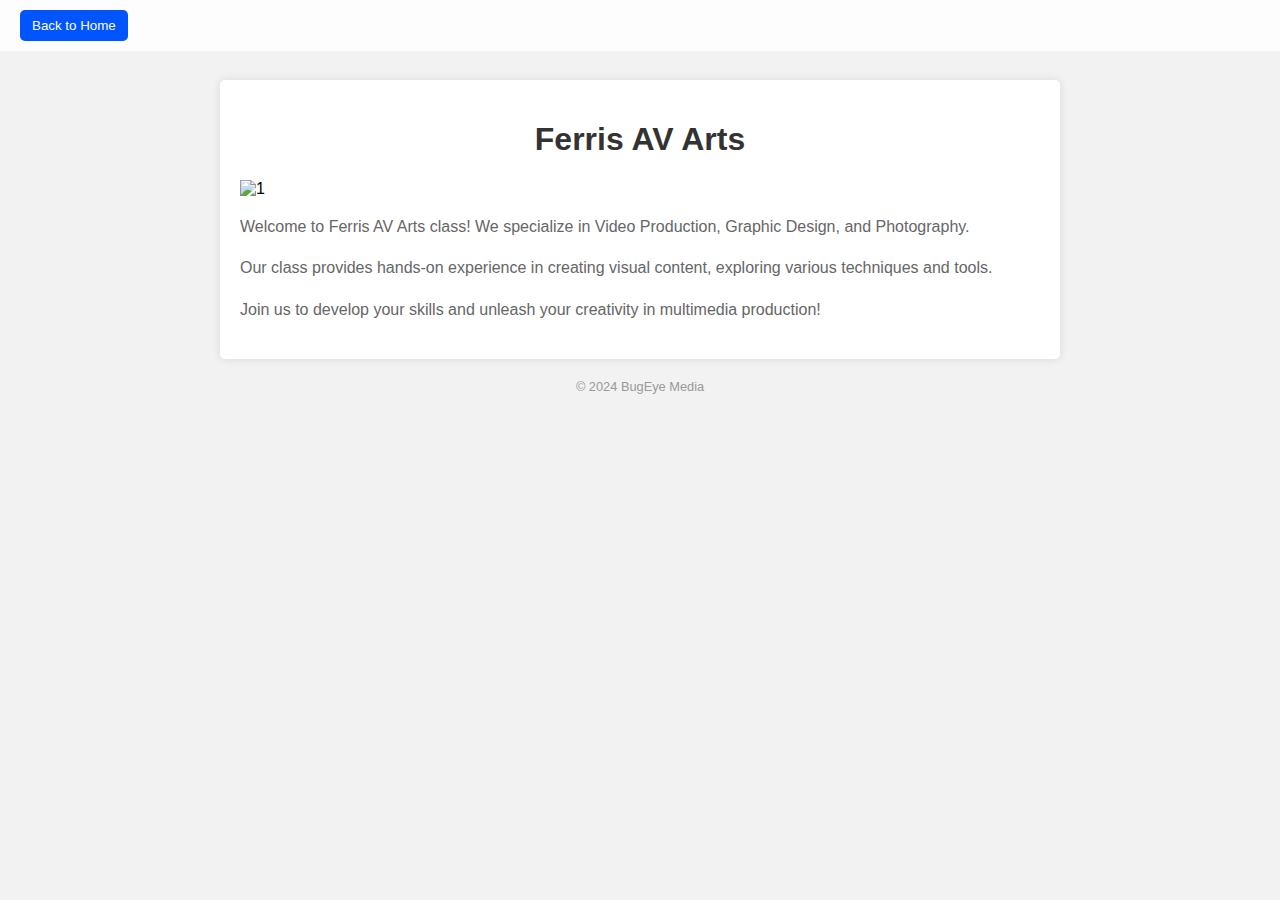
==== av/index.html @ dc014fbe "Update index.html" ====
<!DOCTYPE html>
<html lang="en">
<head>
   <meta charset="UTF-8">
   <meta name="author" content="Shaping Young Minds Into Creative Content">
   <meta name="viewport" content="width=device-width, initial-scale=1.0">
   <link rel="stylesheet" href="styles.css">
   <link rel="icon" type="image/png" href="https://bugeyemedia.com/images/favicon.png"> <!-- Favicon -->
   <meta name="theme-color" content="#0055ff">
   <meta name="description" content="PLACEHOLDER">
   <title>Ferris AV Arts</title>
   <style>
      body {
         font-family: Arial, sans-serif;
         margin: 0;
         padding: 0;
         background-color: #f2f2f2;
      }
      header {
         background-color: rgba(255, 255, 255, 0.8);
         padding: 10px 20px;
         position: fixed;
         width: 100%;
         top: 0;
         z-index: 1000;
      }
      header a {
         text-decoration: none;
         color: #fff;
      }
      header button {
         background-color: #0055ff;
         color: #fff;
         border: none;
         padding: 8px 12px;
         border-radius: 5px;
         cursor: pointer;
      }
      .container {
         max-width: 800px;
         margin: 80px auto 20px;
         background-color: #fff;
         padding: 20px;
         border-radius: 5px;
         box-shadow: 0 0 10px rgba(0,0,0,0.1);
      }
      h1 {
         text-align: center;
         color: #333;
      }
      p {
         color: #666;
         line-height: 1.6;
      }
      .carousel {
         width: 100%;
         overflow: hidden;
         position: relative;
         margin-top: 20px;
      }
      .carousel-inner {
         display: flex;
         transition: transform 0.5s ease;
      }
      .carousel-item {
         width: 100%;
         flex-shrink: 0;
      }
      .footer {
         text-align: center;
         margin-top: 20px;
         color: #999;
         font-size: 0.8em;
      }
   </style>
</head>
<body>
   <header>
      <a href="https://bugeyemedia.com"><button>Back to Home</button></a>
   </header>
   <div class="container" id="home">
      <h1>Ferris AV Arts</h1>
      <div class="carousel">
         <div class="carousel-inner">
            <div class="carousel-item"><img src="/images/1.jpg" alt="1"></div>
            <div class="carousel-item"><img src="images/2.jpg" alt="2"></div>
            <div class="carousel-item"><img src="images/3.jpg" alt="3"></div>
            <div class="carousel-item"><img src="images/4.jpg" alt="4"></div>
            <div class="carousel-item"><img src="images/5.jpg" alt="5"></div>
         </div>
      </div>
      <p>Welcome to Ferris AV Arts class! We specialize in Video Production, Graphic Design, and Photography.</p>
      <p>Our class provides hands-on experience in creating visual content, exploring various techniques and tools.</p>
      <p>Join us to develop your skills and unleash your creativity in multimedia production!</p>
   </div>
   <div class="footer">
      &copy; 2024 BugEye Media
   </div>
</body>
</html>
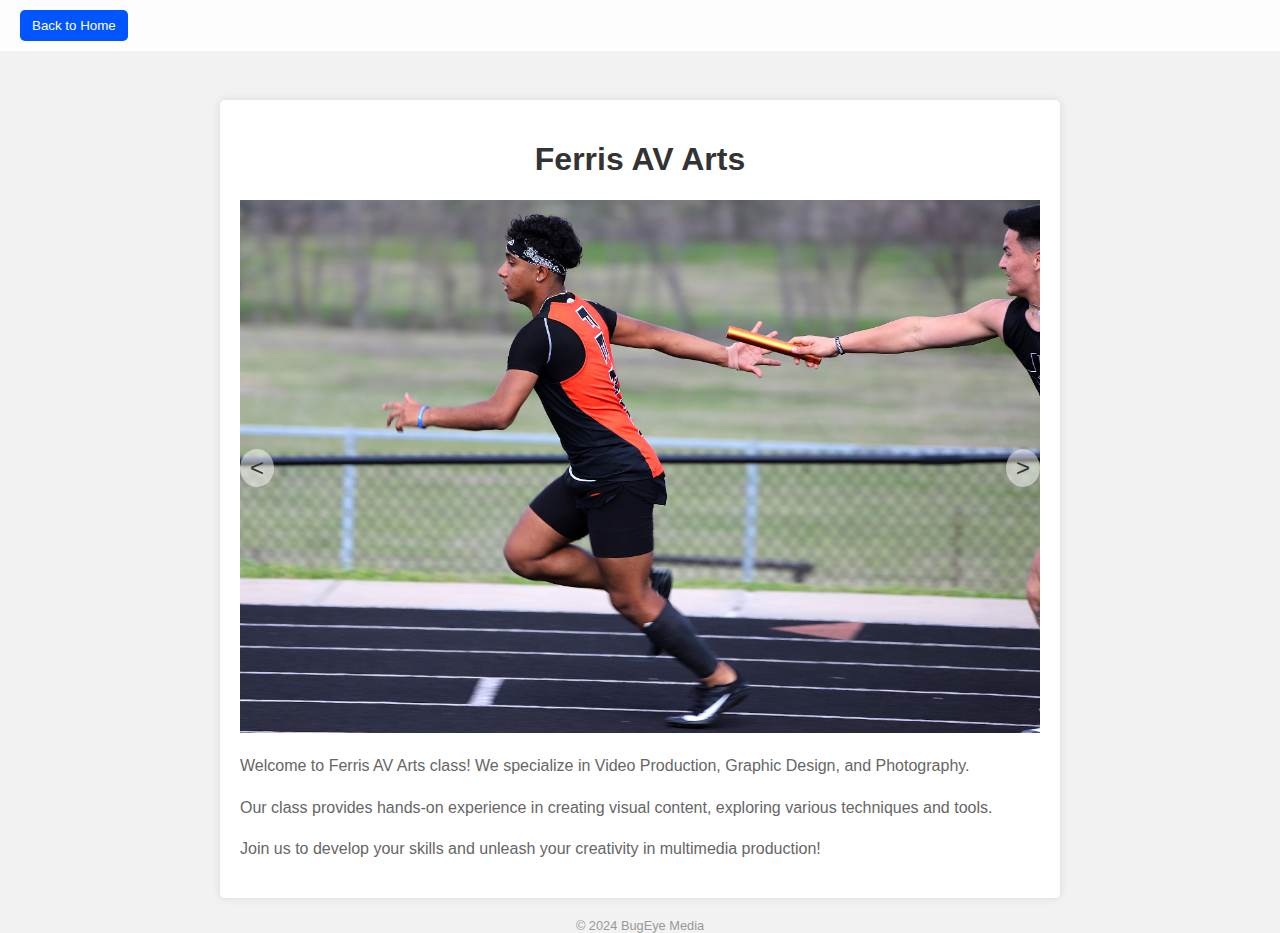
==== commit 8783ea5f: "Update index.html" ====
--- a/av/index.html
+++ b/av/index.html
@@ -38,7 +38,7 @@
       }
       .container {
          max-width: 800px;
-         margin: 80px auto 20px;
+         margin: 100px auto 20px; /* Adjusted margin top */
          background-color: #fff;
          padding: 20px;
          border-radius: 5px;
@@ -66,6 +66,37 @@
          width: 100%;
          flex-shrink: 0;
       }
+      .carousel-item img {
+         width: 100%; /* Ensure images fill the carousel */
+      }
+      .carousel-nav {
+         position: absolute;
+         top: 50%;
+         transform: translateY(-50%);
+         width: 100%;
+         display: flex;
+         justify-content: space-between;
+         pointer-events: none; /* Avoid nav interfering with click events on images */
+      }
+      .carousel-nav button {
+         background: rgba(255, 255, 255, 0.5);
+         border: none;
+         color: #333;
+         font-size: 1.5em;
+         padding: 5px 10px;
+         border-radius: 50%;
+         cursor: pointer;
+         pointer-events: all;
+      }
+      .carousel-nav button:hover {
+         background: rgba(255, 255, 255, 0.8);
+      }
+      .carousel-prev {
+         left: 10px;
+      }
+      .carousel-next {
+         right: 10px;
+      }
       .footer {
          text-align: center;
          margin-top: 20px;
@@ -81,12 +112,16 @@
    <div class="container" id="home">
       <h1>Ferris AV Arts</h1>
       <div class="carousel">
+         <div class="carousel-nav">
+            <button class="carousel-prev">&lt;</button>
+            <button class="carousel-next">&gt;</button>
+         </div>
          <div class="carousel-inner">
-            <div class="carousel-item"><img src="/images/1.jpg" alt="1"></div>
-            <div class="carousel-item"><img src="images/2.jpg" alt="2"></div>
-            <div class="carousel-item"><img src="images/3.jpg" alt="3"></div>
-            <div class="carousel-item"><img src="images/4.jpg" alt="4"></div>
-            <div class="carousel-item"><img src="images/5.jpg" alt="5"></div>
+            <div class="carousel-item"><img src="images/IMG_3672.jpg" alt="1"></div>
+            <div class="carousel-item"><img src="images/IMG_3787.jpg" alt="2"></div>
+            <div class="carousel-item"><img src="images/IMG_0081.jpg" alt="3"></div>
+            <div class="carousel-item"><img src="images/IMG_0081.jpg" alt="4"></div>
+            <div class="carousel-item"><img src="images/IMG_0092.jpg" alt="5"></div>
          </div>
       </div>
       <p>Welcome to Ferris AV Arts class! We specialize in Video Production, Graphic Design, and Photography.</p>
@@ -96,5 +131,37 @@
    <div class="footer">
       &copy; 2024 BugEye Media
    </div>
+   <script>
+      document.addEventListener('DOMContentLoaded', function() {
+         const prevBtn = document.querySelector('.carousel-prev');
+         const nextBtn = document.querySelector('.carousel-next');
+         const carousel = document.querySelector('.carousel-inner');
+         const items = document.querySelectorAll('.carousel-item');
+         let currentIndex = 0;
+
+         function showItem(index) {
+            items.forEach(item => {
+               item.style.transform = `translateX(-${index * 100}%)`;
+            });
+         }
+
+         function nextSlide() {
+            if (currentIndex < items.length - 1) {
+               currentIndex++;
+               showItem(currentIndex);
+            }
+         }
+
+         function prevSlide() {
+            if (currentIndex > 0) {
+               currentIndex--;
+               showItem(currentIndex);
+            }
+         }
+
+         nextBtn.addEventListener('click', nextSlide);
+         prevBtn.addEventListener('click', prevSlide);
+      });
+   </script>
 </body>
 </html>
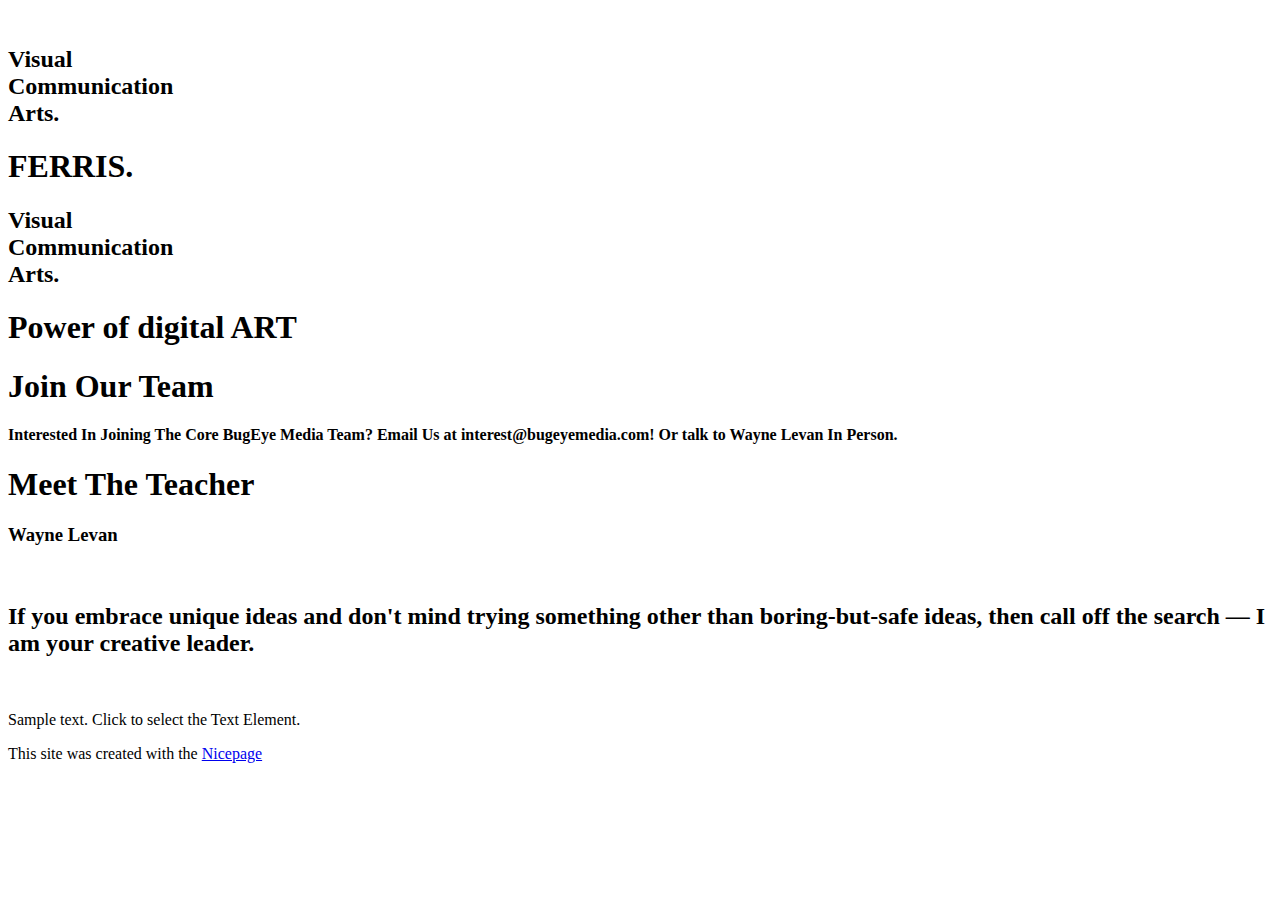
==== commit 945ab0be: "Update index.html" ====
--- a/av/index.html
+++ b/av/index.html
@@ -1,167 +1,121 @@
 <!DOCTYPE html>
-<html lang="en">
-<head>
-   <meta charset="UTF-8">
-   <meta name="author" content="Shaping Young Minds Into Creative Content">
-   <meta name="viewport" content="width=device-width, initial-scale=1.0">
-   <link rel="stylesheet" href="styles.css">
-   <link rel="icon" type="image/png" href="https://bugeyemedia.com/images/favicon.png"> <!-- Favicon -->
-   <meta name="theme-color" content="#0055ff">
-   <meta name="description" content="PLACEHOLDER">
-   <title>Ferris AV Arts</title>
-   <style>
-      body {
-         font-family: Arial, sans-serif;
-         margin: 0;
-         padding: 0;
-         background-color: #f2f2f2;
-      }
-      header {
-         background-color: rgba(255, 255, 255, 0.8);
-         padding: 10px 20px;
-         position: fixed;
-         width: 100%;
-         top: 0;
-         z-index: 1000;
-      }
-      header a {
-         text-decoration: none;
-         color: #fff;
-      }
-      header button {
-         background-color: #0055ff;
-         color: #fff;
-         border: none;
-         padding: 8px 12px;
-         border-radius: 5px;
-         cursor: pointer;
-      }
-      .container {
-         max-width: 800px;
-         margin: 100px auto 20px; /* Adjusted margin top */
-         background-color: #fff;
-         padding: 20px;
-         border-radius: 5px;
-         box-shadow: 0 0 10px rgba(0,0,0,0.1);
-      }
-      h1 {
-         text-align: center;
-         color: #333;
-      }
-      p {
-         color: #666;
-         line-height: 1.6;
-      }
-      .carousel {
-         width: 100%;
-         overflow: hidden;
-         position: relative;
-         margin-top: 20px;
-      }
-      .carousel-inner {
-         display: flex;
-         transition: transform 0.5s ease;
-      }
-      .carousel-item {
-         width: 100%;
-         flex-shrink: 0;
-      }
-      .carousel-item img {
-         width: 100%; /* Ensure images fill the carousel */
-      }
-      .carousel-nav {
-         position: absolute;
-         top: 50%;
-         transform: translateY(-50%);
-         width: 100%;
-         display: flex;
-         justify-content: space-between;
-         pointer-events: none; /* Avoid nav interfering with click events on images */
-      }
-      .carousel-nav button {
-         background: rgba(255, 255, 255, 0.5);
-         border: none;
-         color: #333;
-         font-size: 1.5em;
-         padding: 5px 10px;
-         border-radius: 50%;
-         cursor: pointer;
-         pointer-events: all;
-      }
-      .carousel-nav button:hover {
-         background: rgba(255, 255, 255, 0.8);
-      }
-      .carousel-prev {
-         left: 10px;
-      }
-      .carousel-next {
-         right: 10px;
-      }
-      .footer {
-         text-align: center;
-         margin-top: 20px;
-         color: #999;
-         font-size: 0.8em;
-      }
-   </style>
-</head>
-<body>
-   <header>
-      <a href="https://bugeyemedia.com"><button>Back to Home</button></a>
-   </header>
-   <div class="container" id="home">
-      <h1>Ferris AV Arts</h1>
-      <div class="carousel">
-         <div class="carousel-nav">
-            <button class="carousel-prev">&lt;</button>
-            <button class="carousel-next">&gt;</button>
-         </div>
-         <div class="carousel-inner">
-            <div class="carousel-item"><img src="images/IMG_3672.jpg" alt="1"></div>
-            <div class="carousel-item"><img src="images/IMG_3787.jpg" alt="2"></div>
-            <div class="carousel-item"><img src="images/IMG_0081.jpg" alt="3"></div>
-            <div class="carousel-item"><img src="images/IMG_0081.jpg" alt="4"></div>
-            <div class="carousel-item"><img src="images/IMG_0092.jpg" alt="5"></div>
-         </div>
+<html style="font-size: 16px;" lang="en"><head>
+    <meta name="viewport" content="width=device-width, initial-scale=1.0">
+    <meta charset="utf-8">
+    <meta name="keywords" content="digital​, ​A Legacy of Digital Excellence and Innovation, ​Ignite Your Brand&amp;apos;s Success With Us, Power of digital​, ​We Are The Digital Marketing Agency, Digital agency, Our Services, ​Powerful Features, Elevating Your Digital Success, What Say Our Clients​, subscribe">
+    <meta name="description" content="">
+    <title>Home</title>
+    <link rel="stylesheet" href="nicepage.css" media="screen">
+<link rel="stylesheet" href="Home.css" media="screen">
+    <script class="u-script" type="text/javascript" src="jquery.js" defer=""></script>
+    <script class="u-script" type="text/javascript" src="nicepage.js" defer=""></script>
+    <meta name="generator" content="Nicepage 6.9.2, nicepage.com">
+    <link id="u-theme-google-font" rel="stylesheet" href="https://fonts.googleapis.com/css?family=Roboto:100,100i,300,300i,400,400i,500,500i,700,700i,900,900i|Open+Sans:300,300i,400,400i,500,500i,600,600i,700,700i,800,800i">
+    <link id="u-page-google-font" rel="stylesheet" href="https://fonts.googleapis.com/css?family=Montserrat:100,100i,200,200i,300,300i,400,400i,500,500i,600,600i,700,700i,800,800i,900,900i|Titillium+Web:200,200i,300,300i,400,400i,600,600i,700,700i,900">
+    
+    
+    
+    
+    
+    
+    
+    <script type="application/ld+json">{
+		"@context": "http://schema.org",
+		"@type": "Organization",
+		"name": ""
+}</script>
+    <meta name="theme-color" content="#2359e8">
+    <meta property="og:title" content="Home">
+    <meta property="og:type" content="website">
+  <meta data-intl-tel-input-cdn-path="intlTelInput/"></head>
+  <body data-home-page="Home.html" data-home-page-title="Home" data-path-to-root="./" data-include-products="false" class="u-body u-xl-mode" data-lang="en"><header class=" u-border-no-bottom u-border-no-left u-border-no-right u-border-no-top u-clearfix u-header u-section-row-container" id="sec-8106" style="background-image: none"><div class="u-section-rows">
+        <div class="u-clearfix u-section-row u-section-row-1" data-animation-name="" data-animation-duration="0" data-animation-delay="0" data-animation-direction="" id="sec-85c7">
+          <div class="u-clearfix u-sheet u-sheet-1"></div>
+          
+          
+          
+          
+          
+        </div>
+        <div class="u-section-row u-section-row-2" id="sec-060c">
+          <div class="u-clearfix u-sheet u-sheet-2">
+            <img class="u-image u-image-circle u-image-contain u-preserve-proportions u-image-1" src="images/425126438_1030786167979731_2538899710640548622_n-removebg-preview.png" alt="" data-image-width="289" data-image-height="289">
+            <h2 class="u-custom-font u-font-montserrat u-text u-text-1">Visual<br>Communication<br>Arts.
+            </h2>
+          </div>
+          
+          
+          
+          
+          
+        </div>
+      </div></header>
+    <section class="u-clearfix u-container-align-center-xs u-container-align-left-md u-container-align-left-sm u-palette-2-light-3 u-section-1" id="sec-5283">
+      <div class="u-clearfix u-sheet u-sheet-1">
+        <h1 class="u-align-center u-text u-text-default u-text-palette-1-base u-text-1" data-animation-name="customAnimationIn" data-animation-duration="2000" data-animation-delay="0">FERRIS.</h1>
+        <div class="custom-expanded u-container-style u-group u-shape-rectangle u-group-1" data-animation-name="customAnimationIn" data-animation-duration="2000" data-animation-delay="0">
+          <div class="u-container-layout u-container-layout-1">
+            <h2 class="u-custom-font u-font-montserrat u-text u-text-2">Visual<br>Communication<br>Arts.
+            </h2>
+            <div class="u-palette-2-base u-preserve-proportions u-shape u-shape-circle u-shape-1"></div>
+          </div>
+        </div>
+        <div class="custom-expanded u-container-style u-group u-shape-rectangle u-group-2" data-animation-name="customAnimationIn" data-animation-duration="2000" data-animation-delay="0">
+          <div class="u-container-layout u-container-layout-2"></div>
+        </div>
       </div>
-      <p>Welcome to Ferris AV Arts class! We specialize in Video Production, Graphic Design, and Photography.</p>
-      <p>Our class provides hands-on experience in creating visual content, exploring various techniques and tools.</p>
-      <p>Join us to develop your skills and unleash your creativity in multimedia production!</p>
-   </div>
-   <div class="footer">
-      &copy; 2024 BugEye Media
-   </div>
-   <script>
-      document.addEventListener('DOMContentLoaded', function() {
-         const prevBtn = document.querySelector('.carousel-prev');
-         const nextBtn = document.querySelector('.carousel-next');
-         const carousel = document.querySelector('.carousel-inner');
-         const items = document.querySelectorAll('.carousel-item');
-         let currentIndex = 0;
-
-         function showItem(index) {
-            items.forEach(item => {
-               item.style.transform = `translateX(-${index * 100}%)`;
-            });
-         }
-
-         function nextSlide() {
-            if (currentIndex < items.length - 1) {
-               currentIndex++;
-               showItem(currentIndex);
-            }
-         }
-
-         function prevSlide() {
-            if (currentIndex > 0) {
-               currentIndex--;
-               showItem(currentIndex);
-            }
-         }
-
-         nextBtn.addEventListener('click', nextSlide);
-         prevBtn.addEventListener('click', prevSlide);
-      });
-   </script>
-</body>
-</html>
+    </section>
+    <section class="u-clearfix u-container-align-center u-image u-section-2" id="sec-cd82" data-image-width="2000" data-image-height="1333">
+      <div class="u-clearfix u-sheet u-sheet-1">
+        <h1 class="u-align-center u-text u-text-body-alt-color u-text-default u-text-1" data-animation-name="customAnimationIn" data-animation-duration="2000" data-animation-delay="0">Power of digital​ ART</h1>
+      </div>
+    </section>
+    <section class="u-clearfix u-palette-2-light-3 u-section-3" id="sec-819b">
+      <div class="u-clearfix u-sheet u-valign-middle-md u-sheet-1">
+        <h1 class="u-text u-text-default u-text-1">Join Our Team</h1>
+        <h4 class="u-text u-text-default u-text-2">Interested In Joining The Core BugEye Media Team? Email Us at interest@bugeyemedia.com! Or talk to Wayne Levan In Person.&nbsp;</h4>
+      </div>
+    </section>
+    <section class="u-clearfix u-container-align-center u-palette-1-base u-section-4" id="sec-9240">
+      <div class="u-clearfix u-sheet u-valign-middle-md u-valign-middle-sm u-valign-middle-xs u-sheet-1">
+        <h1 class="u-align-center u-text u-text-default u-text-1" data-animation-name="customAnimationIn" data-animation-duration="2000" data-animation-delay="0">Meet The Teacher<br>
+        </h1>
+        <h3 class="u-align-center u-text u-text-default u-text-2" data-animation-name="customAnimationIn" data-animation-duration="2000" data-animation-delay="0">Wayne Levan</h3>
+      </div>
+    </section>
+    <section class="u-clearfix u-white u-section-5" id="carousel_c618">
+      <div class="u-clearfix u-sheet u-sheet-1">
+        <div class="data-layout-selected u-clearfix u-expanded-width u-layout-wrap u-layout-wrap-1">
+          <div class="u-layout">
+            <div class="u-layout-row">
+              <div class="u-container-style u-layout-cell u-size-25 u-layout-cell-1">
+                <div class="u-container-layout u-container-layout-1"><span class="u-align-left u-file-icon u-icon u-text-palette-1-light-3 u-icon-1" data-animation-name="customAnimationIn" data-animation-duration="2000" data-animation-delay="0"><img src="images/4338295-963012ae.png" alt=""></span>
+                  <h2 class="u-align-left u-text u-text-1"> If you embrace unique ideas and don't mind trying something other than boring-but-safe ideas, then call off the search — I am your creative leader.</h2>
+                </div>
+              </div>
+              <div class="u-container-style u-layout-cell u-size-35 u-layout-cell-2">
+                <div class="u-container-layout u-valign-middle u-container-layout-2">
+                  <img class="u-expanded-width u-image u-image-default u-image-1" src="images/Wayneright.jpg" alt="" data-image-width="1500" data-image-height="843" data-animation-name="customAnimationIn" data-animation-duration="2000" data-animation-delay="0">
+                </div>
+              </div>
+            </div>
+          </div>
+        </div>
+      </div>
+    </section>
+    
+    
+    
+    <footer class="u-align-center u-clearfix u-footer u-palette-1-base u-footer" id="sec-2eda"><div class="u-clearfix u-sheet u-sheet-1">
+        <p class="u-small-text u-text u-text-variant u-text-1">Sample text. Click to select the Text Element.</p>
+      </div></footer>
+    <section class="u-backlink u-clearfix u-grey-80">
+      <p class="u-text">
+        <span>This site was created with the </span>
+        <a class="u-link" href="https://nicepage.com/" target="_blank" rel="nofollow">
+          <span>Nicepage</span>
+        </a>
+      </p>
+    </section>
+  
+</body></html>
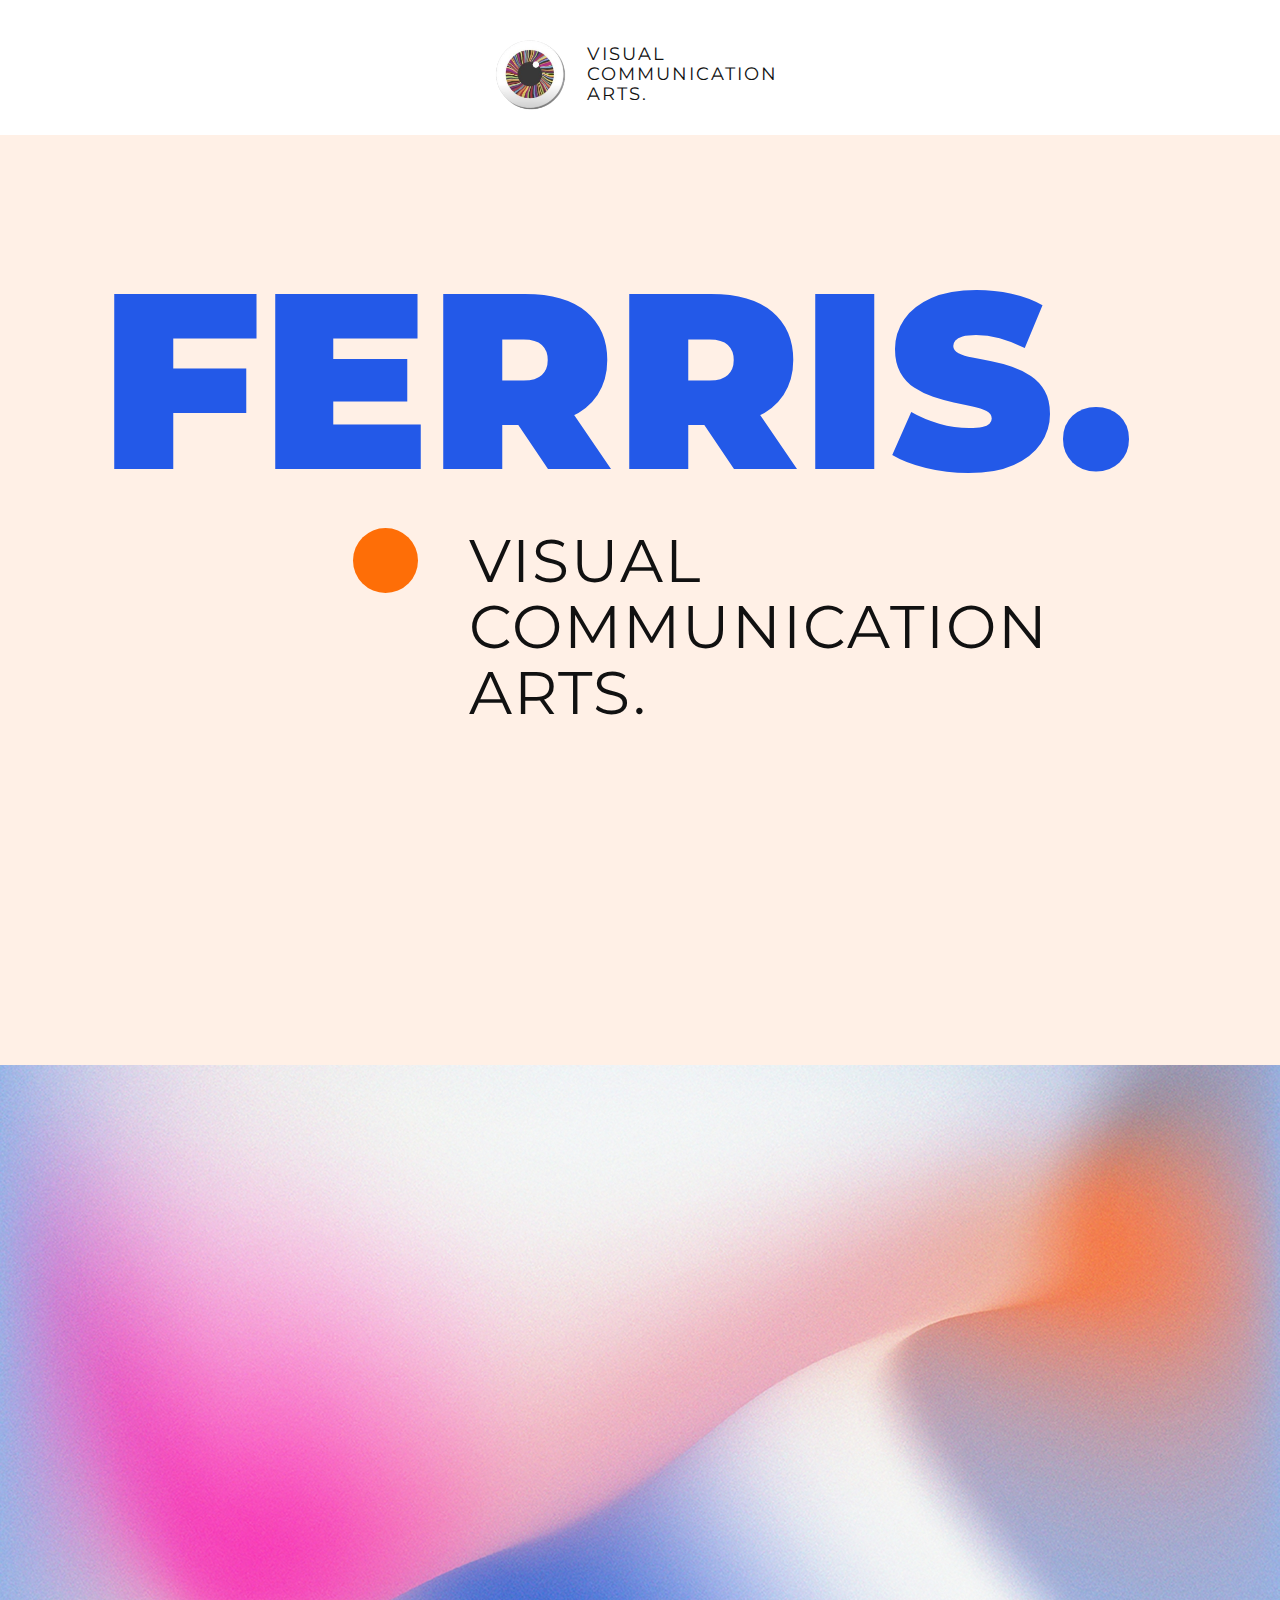
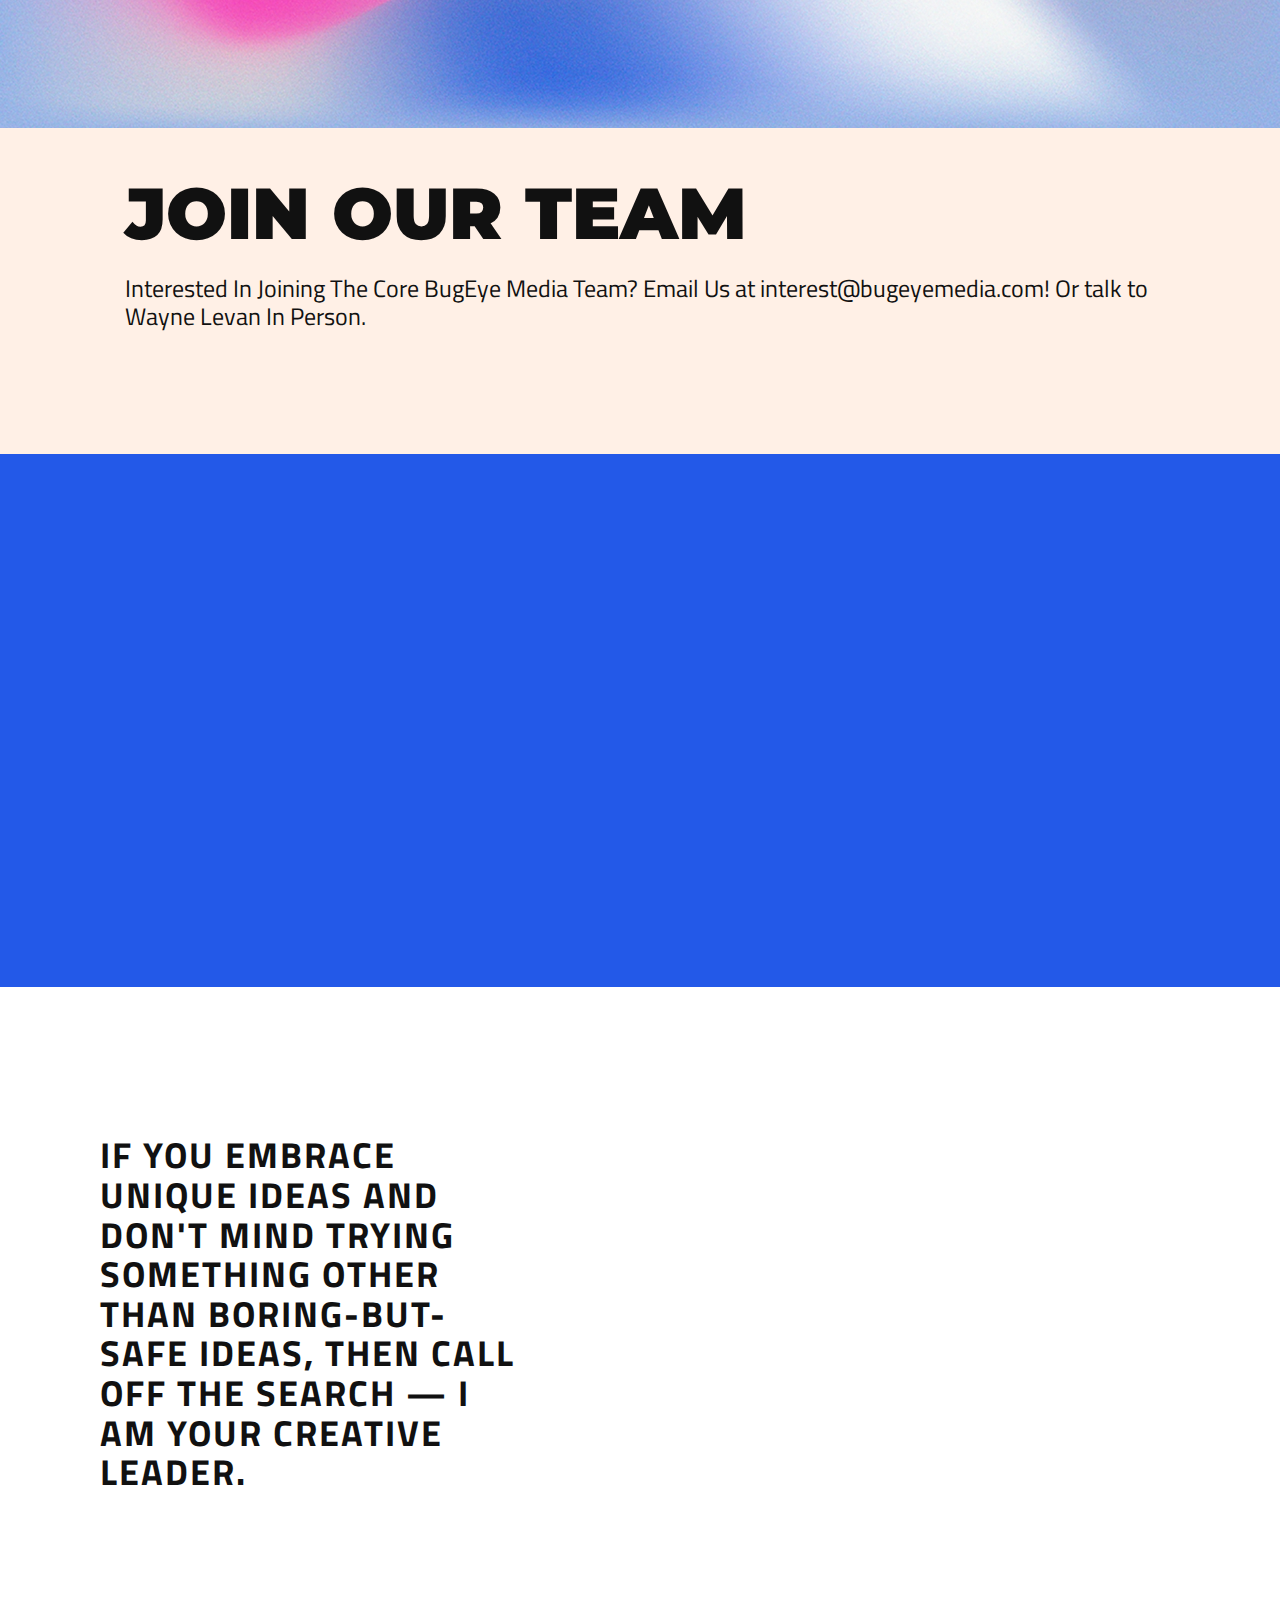
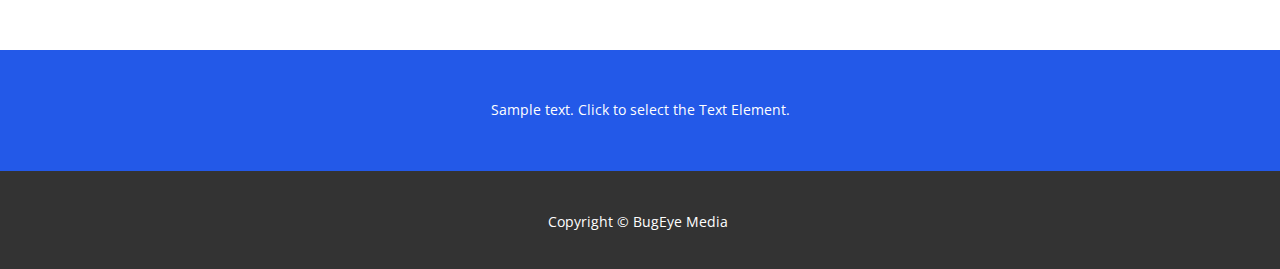
==== commit 6298812f: "Update index.html" ====
--- a/av/index.html
+++ b/av/index.html
@@ -111,9 +111,7 @@
       </div></footer>
     <section class="u-backlink u-clearfix u-grey-80">
       <p class="u-text">
-        <span>This site was created with the </span>
-        <a class="u-link" href="https://nicepage.com/" target="_blank" rel="nofollow">
-          <span>Nicepage</span>
+         <p class="u-small-text u-text u-text-variant u-text-1">Copyright © BugEye Media</p>
         </a>
       </p>
     </section>
--- a/av/nicepage.css
+++ b/av/nicepage.css
@@ -0,0 +1,42680 @@
+/*begin-commonstyles library*//*!
+ * froala_editor v4.0.6 (https://www.froala.com/wysiwyg-editor)
+ * License https://froala.com/wysiwyg-editor/terms/
+ * Copyright 2014-2021 Froala Labs
+ */
+
+.fr-clearfix::after {
+  clear: both;
+  display: block;
+  content: "";
+  height: 0; }
+
+.fr-hide-by-clipping {
+  position: absolute;
+  width: 1px;
+  height: 1px;
+  padding: 0;
+  margin: -1px;
+  overflow: hidden;
+  clip: rect(0, 0, 0, 0);
+  border: 0; }
+
+.fr-view img.fr-rounded, .fr-view .fr-img-caption.fr-rounded img {
+  border-radius: 10px;
+  -moz-border-radius: 10px;
+  -webkit-border-radius: 10px;
+  -moz-background-clip: padding;
+  -webkit-background-clip: padding-box;
+  background-clip: padding-box; }
+
+.fr-view img.fr-shadow, .fr-view .fr-img-caption.fr-shadow img {
+  -webkit-box-shadow: 10px 10px 5px 0px #cccccc;
+  -moz-box-shadow: 10px 10px 5px 0px #cccccc;
+  box-shadow: 10px 10px 5px 0px #cccccc; }
+
+.fr-view img.fr-bordered, .fr-view .fr-img-caption.fr-bordered img {
+  border: solid 5px #CCC; }
+
+.fr-view img.fr-bordered {
+  -webkit-box-sizing: content-box;
+  -moz-box-sizing: content-box;
+  box-sizing: content-box; }
+
+.fr-view .fr-img-caption.fr-bordered img {
+  -webkit-box-sizing: border-box;
+  -moz-box-sizing: border-box;
+  box-sizing: border-box; }
+
+.fr-view {
+  word-wrap: break-word; }
+  .fr-view span[style~="color:"] a {
+    color: inherit; }
+  .fr-view strong {
+    font-weight: 700; }
+  .fr-view table[border='0'] td:not([class]), .fr-view table[border='0'] th:not([class]), .fr-view table[border='0'] td[class=""], .fr-view table[border='0'] th[class=""] {
+    border-width: 0px; }
+  .fr-view table {
+    border: none;
+    border-collapse: collapse;
+    empty-cells: show;
+    max-width: 100%; }
+    .fr-view table td {
+      min-width: 5px; }
+    .fr-view table.fr-dashed-borders td, .fr-view table.fr-dashed-borders th {
+      border-style: dashed; }
+    .fr-view table.fr-alternate-rows tbody tr:nth-child(2n) {
+      background: whitesmoke; }
+    .fr-view table td, .fr-view table th {
+      border: 1px solid #DDD; }
+      .fr-view table td:empty, .fr-view table th:empty {
+        height: 20px; }
+      .fr-view table td.fr-highlighted, .fr-view table th.fr-highlighted {
+        border: 1px double red; }
+      .fr-view table td.fr-thick, .fr-view table th.fr-thick {
+        border-width: 2px; }
+    .fr-view table th {
+      background: #ececec; }
+  .fr-view hr {
+    clear: both;
+    user-select: none;
+    -o-user-select: none;
+    -moz-user-select: none;
+    -khtml-user-select: none;
+    -webkit-user-select: none;
+    -ms-user-select: none;
+    break-after: always;
+    page-break-after: always; }
+  .fr-view .fr-file {
+    position: relative; }
+    .fr-view .fr-file::after {
+      position: relative;
+      content: "\1F4CE";
+      font-weight: normal; }
+  .fr-view pre {
+    white-space: pre-wrap;
+    word-wrap: break-word;
+    overflow: visible; }
+/*  .fr-view[dir="rtl"] blockquote {
+    border-left: none;
+    border-right: solid 2px #5E35B1;
+    margin-right: 0;
+    padding-right: 5px;
+    padding-left: 0; }
+    .fr-view[dir="rtl"] blockquote blockquote {
+      border-color: #00BCD4; }
+      .fr-view[dir="rtl"] blockquote blockquote blockquote {
+        border-color: #43A047; }
+  .fr-view blockquote {
+    border-left: solid 2px #5E35B1;
+    margin-left: 0;
+    padding-left: 5px;
+    color: #5E35B1; }
+    .fr-view blockquote blockquote {
+      border-color: #00BCD4;
+      color: #00BCD4; }
+      .fr-view blockquote blockquote blockquote {
+        border-color: #43A047;
+        color: #43A047; } */
+  .fr-view span.fr-emoticon {
+    font-weight: normal;
+    font-family: "Apple Color Emoji","Segoe UI Emoji","NotoColorEmoji","Segoe UI Symbol","Android Emoji","EmojiSymbols";
+    display: inline;
+    line-height: 0; }
+    .fr-view span.fr-emoticon.fr-emoticon-img {
+      background-repeat: no-repeat !important;
+      font-size: inherit;
+      height: 1em;
+      width: 1em;
+      min-height: 20px;
+      min-width: 20px;
+      display: inline-block;
+      margin: -.1em .1em .1em;
+      line-height: 1;
+      vertical-align: middle; }
+  .fr-view .fr-text-gray {
+    color: #AAA !important; }
+  .fr-view .fr-text-bordered {
+    border-top: solid 1px #222;
+    border-bottom: solid 1px #222;
+    padding: 10px 0; }
+  .fr-view .fr-text-spaced {
+    letter-spacing: 1px; }
+  .fr-view .fr-text-uppercase {
+    text-transform: uppercase; }
+  .fr-view .fr-class-highlighted {
+    background-color: #ffff00; }
+  .fr-view .fr-class-code {
+    border-color: #cccccc;
+    border-radius: 2px;
+    -moz-border-radius: 2px;
+    -webkit-border-radius: 2px;
+    -moz-background-clip: padding;
+    -webkit-background-clip: padding-box;
+    background-clip: padding-box;
+    background: #f5f5f5;
+    padding: 10px;
+    font-family: "Courier New", Courier, monospace; }
+  .fr-view .fr-class-transparency {
+    opacity: 0.5; }
+  .fr-view img {
+    position: relative;
+    max-width: 100%; }
+    .fr-view img.fr-dib {
+      margin: 10px auto;
+      display: block;
+      float: none;
+      vertical-align: top; }
+      .fr-view img.fr-dib.fr-fil {
+        margin-left: 0;
+        text-align: left; }
+      .fr-view img.fr-dib.fr-fir {
+        margin-right: 0;
+        text-align: right; }
+    .fr-view img.fr-dii {
+      display: inline-block;
+      float: none;
+      vertical-align: bottom;
+      margin-left: 5px;
+      margin-right: 5px;
+      max-width: calc(100% - (2 * 5px)); }
+      .fr-view img.fr-dii.fr-fil {
+        float: left;
+        margin: 10px 15px 10px 0;
+        max-width: calc(100% - 5px); }
+      .fr-view img.fr-dii.fr-fir {
+        float: right;
+        margin: 10px 0 10px 15px;
+        max-width: calc(100% - 5px); }
+  .fr-view span.fr-img-caption {
+    position: relative;
+    max-width: 100%; }
+    .fr-view span.fr-img-caption.fr-dib {
+      margin: 5px auto;
+      display: block;
+      float: none;
+      vertical-align: top; }
+      .fr-view span.fr-img-caption.fr-dib.fr-fil {
+        margin-left: 0;
+        text-align: left; }
+      .fr-view span.fr-img-caption.fr-dib.fr-fir {
+        margin-right: 0;
+        text-align: right; }
+    .fr-view span.fr-img-caption.fr-dii {
+      display: inline-block;
+      float: none;
+      vertical-align: bottom;
+      margin-left: 5px;
+      margin-right: 5px;
+      max-width: calc(100% - (2 * 5px)); }
+      .fr-view span.fr-img-caption.fr-dii.fr-fil {
+        float: left;
+        margin: 5px 5px 5px 0;
+        max-width: calc(100% - 5px); }
+      .fr-view span.fr-img-caption.fr-dii.fr-fir {
+        float: right;
+        margin: 5px 0 5px 5px;
+        max-width: calc(100% - 5px); }
+  .fr-view .fr-video {
+    text-align: center;
+    position: relative; }
+    .fr-view .fr-video.fr-rv {
+      padding-bottom: 56.25%;
+      padding-top: 30px;
+      height: 0;
+      overflow: hidden; }
+      .fr-view .fr-video.fr-rv > iframe, .fr-view .fr-video.fr-rv object, .fr-view .fr-video.fr-rv embed {
+        position: absolute !important;
+        top: 0;
+        left: 0;
+        width: 100%;
+        height: 100%; }
+    .fr-view .fr-video > * {
+      -webkit-box-sizing: content-box;
+      -moz-box-sizing: content-box;
+      box-sizing: content-box;
+      max-width: 100%;
+      border: none; }
+    .fr-view .fr-video.fr-dvb {
+      display: block;
+      clear: both; }
+      .fr-view .fr-video.fr-dvb.fr-fvl {
+        text-align: left; }
+      .fr-view .fr-video.fr-dvb.fr-fvr {
+        text-align: right; }
+    .fr-view .fr-video.fr-dvi {
+      display: inline-block; }
+      .fr-view .fr-video.fr-dvi.fr-fvl {
+        float: left; }
+      .fr-view .fr-video.fr-dvi.fr-fvr {
+        float: right; }
+  .fr-view a.fr-strong {
+    font-weight: 700; }
+  .fr-view a.fr-green {
+    color: green; }
+  .fr-view .fr-img-caption {
+    text-align: center; }
+    .fr-view .fr-img-caption .fr-img-wrap {
+      padding: 0;
+      margin: auto;
+      text-align: center;
+      width: 100%; }
+      .fr-view .fr-img-caption .fr-img-wrap a {
+        display: block; }
+      .fr-view .fr-img-caption .fr-img-wrap img {
+        display: block;
+        margin: auto;
+        width: 100%; }
+      .fr-view .fr-img-caption .fr-img-wrap > span {
+        margin: auto;
+        display: block;
+        padding: 5px 5px 10px;
+        font-size: 14px;
+        font-weight: initial;
+        -webkit-box-sizing: border-box;
+        -moz-box-sizing: border-box;
+        box-sizing: border-box;
+        -webkit-opacity: 0.9;
+        -moz-opacity: 0.9;
+        opacity: 0.9;
+        -ms-filter: "progid:DXImageTransform.Microsoft.Alpha(Opacity=0)";
+        width: 100%;
+        text-align: center; }
+  .fr-view button.fr-rounded, .fr-view input.fr-rounded, .fr-view textarea.fr-rounded {
+    border-radius: 10px;
+    -moz-border-radius: 10px;
+    -webkit-border-radius: 10px;
+    -moz-background-clip: padding;
+    -webkit-background-clip: padding-box;
+    background-clip: padding-box; }
+  .fr-view button.fr-large, .fr-view input.fr-large, .fr-view textarea.fr-large {
+    font-size: 24px; }
+
+/**
+ * Image style.
+ */
+a.fr-view.fr-strong {
+  font-weight: 700; }
+a.fr-view.fr-green {
+  color: green; }
+
+/**
+ * Link style.
+ */
+img.fr-view {
+  position: relative;
+  max-width: 100%; }
+  img.fr-view.fr-dib {
+    margin: 5px auto;
+    display: block;
+    float: none;
+    vertical-align: top; }
+    img.fr-view.fr-dib.fr-fil {
+      margin-left: 0;
+      text-align: left; }
+    img.fr-view.fr-dib.fr-fir {
+      margin-right: 0;
+      text-align: right; }
+  img.fr-view.fr-dii {
+    display: inline-block;
+    float: none;
+    vertical-align: bottom;
+    margin-left: 5px;
+    margin-right: 5px;
+    max-width: calc(100% - (2 * 5px)); }
+    img.fr-view.fr-dii.fr-fil {
+      float: left;
+      margin: 5px 5px 5px 0;
+      max-width: calc(100% - 5px); }
+    img.fr-view.fr-dii.fr-fir {
+      float: right;
+      margin: 5px 0 5px 5px;
+      max-width: calc(100% - 5px); }
+
+span.fr-img-caption.fr-view {
+  position: relative;
+  max-width: 100%; }
+  span.fr-img-caption.fr-view.fr-dib {
+    margin: 5px auto;
+    display: block;
+    float: none;
+    vertical-align: top; }
+    span.fr-img-caption.fr-view.fr-dib.fr-fil {
+      margin-left: 0;
+      text-align: left; }
+    span.fr-img-caption.fr-view.fr-dib.fr-fir {
+      margin-right: 0;
+      text-align: right; }
+  span.fr-img-caption.fr-view.fr-dii {
+    display: inline-block;
+    float: none;
+    vertical-align: bottom;
+    margin-left: 5px;
+    margin-right: 5px;
+    max-width: calc(100% - (2 * 5px)); }
+    span.fr-img-caption.fr-view.fr-dii.fr-fil {
+      float: left;
+      margin: 5px 5px 5px 0;
+      max-width: calc(100% - 5px); }
+    span.fr-img-caption.fr-view.fr-dii.fr-fir {
+      float: right;
+      margin: 5px 0 5px 5px;
+      max-width: calc(100% - 5px); }
+/*end-commonstyles library*/@charset "UTF-8";
+.u-hidden-block {
+  visibility: hidden!important;
+}
+.u-locked-block {
+  pointer-events: none!important;
+}
+/*! normalize.css v4.1.1 | MIT License | github.com/necolas/normalize.css */
+html {
+  font-family: sans-serif;
+  -ms-text-size-adjust: 100%;
+  -webkit-text-size-adjust: 100%;
+}
+body {
+  margin: 0;
+}
+article,
+aside,
+details,
+figcaption,
+figure,
+footer,
+header,
+main,
+menu,
+nav,
+section,
+summary {
+  display: block;
+}
+audio,
+canvas,
+progress,
+video {
+  display: inline-block;
+}
+audio:not([controls]) {
+  display: none;
+  height: 0;
+}
+progress {
+  vertical-align: baseline;
+}
+template,
+[hidden] {
+  display: none;
+}
+a {
+  background-color: transparent;
+  -webkit-text-decoration-skip: objects;
+}
+a:active,
+a:hover {
+  outline-width: 0;
+}
+abbr[title] {
+  border-bottom: none;
+  text-decoration: underline;
+}
+b,
+strong {
+  font-weight: inherit;
+  font-weight: bold;
+}
+dfn {
+  font-style: italic;
+}
+h1 {
+  font-size: 2em;
+  margin: 0.67em 0;
+}
+mark {
+  background-color: #ff0;
+  color: #000;
+}
+small {
+  font-size: 80%;
+}
+sub,
+sup {
+  font-size: 75%;
+  line-height: 0;
+  position: relative;
+  vertical-align: baseline;
+}
+sub {
+  bottom: -0.25em;
+}
+sup {
+  top: -0.5em;
+}
+img {
+  border-style: none;
+}
+svg:not(:root) {
+  overflow: hidden;
+}
+code,
+kbd,
+pre,
+samp {
+  font-family: monospace,monospace;
+  font-size: 1em;
+}
+hr {
+  box-sizing: content-box;
+  height: 0;
+  overflow: visible;
+}
+button,
+input,
+optgroup,
+select,
+textarea {
+  color: inherit;
+  font: inherit;
+  margin: 0;
+}
+optgroup {
+  font-weight: 700;
+}
+button,
+input {
+  overflow: visible;
+}
+button,
+select {
+  text-transform: none;
+}
+button,
+html [type="button"],
+[type="reset"],
+[type="submit"] {
+  -webkit-appearance: button;
+}
+button::-moz-focus-inner,
+[type="button"]::-moz-focus-inner,
+[type="reset"]::-moz-focus-inner,
+[type="submit"]::-moz-focus-inner {
+  border-style: none;
+  padding: 0;
+}
+button:-moz-focusring,
+[type="button"]:-moz-focusring,
+[type="reset"]:-moz-focusring,
+[type="submit"]:-moz-focusring {
+  outline: 1px dotted ButtonText;
+}
+fieldset {
+  border: 1px solid silver;
+  margin: 0 2px;
+  padding: 0.35em 0.625em 0.75em;
+}
+legend {
+  box-sizing: border-box;
+  color: inherit;
+  display: table;
+  max-width: 100%;
+  padding: 0;
+  white-space: normal;
+}
+textarea {
+  overflow: auto;
+  outline: none;
+}
+button,
+select,
+input,
+textarea {
+  outline: none;
+}
+[type="checkbox"],
+[type="radio"] {
+  box-sizing: border-box;
+  padding: 0;
+}
+[type="number"]::-webkit-inner-spin-button,
+[type="number"]::-webkit-outer-spin-button {
+  height: auto;
+}
+[type="search"] {
+  -webkit-appearance: textfield;
+  outline-offset: -2px;
+}
+[type="search"]::-webkit-search-cancel-button,
+[type="search"]::-webkit-search-decoration {
+  -webkit-appearance: none;
+}
+::-webkit-input-placeholder {
+  color: inherit;
+  opacity: 0.54;
+}
+::-webkit-file-upload-button {
+  -webkit-appearance: button;
+  font: inherit;
+}
+ul,
+ol {
+  padding-left: 20px;
+}
+/* Fade effect */
+/* Over effect */
+/* Slide effect */
+/* Over and Slide effect */
+/* Flip Left effect */
+/* Flip Right effect */
+/* Flip Top effect */
+/* Flip Bottom effect */
+/* Wobble Left effect */
+/* Wobble Right effect */
+/* Wobble top effect */
+/* Wobble bottom effect */
+/* Zoom and Rotate Effects */
+/* Utility */
+.u-over-slide {
+  position: absolute;
+  left: 0;
+  top: 0;
+  width: 100%;
+  height: 100%;
+}
+.u-background-effect {
+  overflow: hidden;
+}
+.u-background-effect ~ .u-container-layout {
+  cursor: pointer;
+}
+/* Fade effect */
+.u-effect-fade .u-over-slide {
+  opacity: 0;
+  transition: all 500ms ease;
+}
+.u-effect-fade:hover .u-over-slide,
+.u-effect-fade.u-effect-active .u-over-slide {
+  opacity: 1;
+}
+/* Over effect */
+.u-effect-over-left .u-over-slide {
+  transform: translate(-100%, 0);
+  transition: all 500ms ease;
+}
+.u-effect-over-left:hover .u-over-slide,
+.u-effect-over-left.u-effect-active .u-over-slide {
+  transform: translate(0, 0);
+}
+.u-effect-over-right .u-over-slide {
+  transform: translate(100%, 0);
+  transition: all 500ms ease;
+}
+.u-effect-over-right:hover .u-over-slide,
+.u-effect-over-right.u-effect-active .u-over-slide {
+  transform: translate(0, 0);
+}
+.u-effect-over-top .u-over-slide {
+  transform: translate(0, -100%);
+  transition: all 500ms ease;
+}
+.u-effect-over-top:hover .u-over-slide,
+.u-effect-over-top.u-effect-active .u-over-slide {
+  transform: translate(0, 0);
+}
+.u-effect-over-bottom .u-over-slide {
+  transform: translate(0, 100%);
+  transition: all 500ms ease;
+}
+.u-effect-over-bottom:hover .u-over-slide,
+.u-effect-over-bottom.u-effect-active .u-over-slide {
+  transform: translate(0, 0);
+}
+.u-effect-over-topleft .u-over-slide {
+  transform: translate(-100%, -100%);
+  transition: all 500ms ease;
+}
+.u-effect-over-topleft:hover .u-over-slide,
+.u-effect-over-topleft.u-effect-active .u-over-slide {
+  transform: translate(0, 0);
+}
+.u-effect-over-topright .u-over-slide {
+  transform: translate(100%, -100%);
+  transition: all 500ms ease;
+}
+.u-effect-over-topright:hover .u-over-slide,
+.u-effect-over-topright.u-effect-active .u-over-slide {
+  transform: translate(0, 0);
+}
+.u-effect-over-bottomleft .u-over-slide {
+  transform: translate(-100%, 100%);
+  transition: all 500ms ease;
+}
+.u-effect-over-bottomleft:hover .u-over-slide,
+.u-effect-over-bottomleft.u-effect-active .u-over-slide {
+  transform: translate(0, 0);
+}
+.u-effect-over-bottomright .u-over-slide {
+  transform: translate(100%, 100%);
+  transition: all 500ms ease;
+}
+.u-effect-over-bottomright:hover .u-over-slide,
+.u-effect-over-bottomright.u-effect-active .u-over-slide {
+  transform: translate(0, 0);
+}
+/* Slide effect */
+.u-effect-slide-left .u-over-slide {
+  transform: translate(-100%, 0);
+  transition: all 500ms ease;
+}
+.u-effect-slide-left:hover .u-over-slide,
+.u-effect-slide-left.u-effect-active .u-over-slide {
+  transform: translate(0, 0);
+}
+.u-effect-slide-left .u-back-slide {
+  transition: all 500ms ease;
+}
+.u-effect-slide-left:hover .u-back-slide,
+.u-effect-slide-left.u-effect-active .u-back-slide {
+  transform: translate(100%, 0);
+}
+.u-effect-slide-right .u-over-slide {
+  transform: translate(100%, 0);
+  transition: all 500ms ease;
+}
+.u-effect-slide-right:hover .u-over-slide,
+.u-effect-slide-right.u-effect-active .u-over-slide {
+  transform: translate(0, 0);
+}
+.u-effect-slide-right .u-back-slide {
+  transition: all 500ms ease;
+}
+.u-effect-slide-right:hover .u-back-slide,
+.u-effect-slide-right.u-effect-active .u-back-slide {
+  transform: translate(-100%, 0);
+}
+.u-effect-slide-top .u-over-slide {
+  transform: translate(0, -100%);
+  transition: all 500ms ease;
+}
+.u-effect-slide-top:hover .u-over-slide,
+.u-effect-slide-top.u-effect-active .u-over-slide {
+  transform: translate(0, 0);
+}
+.u-effect-slide-top .u-back-slide {
+  transition: all 500ms ease;
+}
+.u-effect-slide-top:hover .u-back-slide,
+.u-effect-slide-top.u-effect-active .u-back-slide {
+  transform: translate(0, 100%);
+}
+.u-effect-slide-bottom .u-over-slide {
+  transform: translate(0, 100%);
+  transition: all 500ms ease;
+}
+.u-effect-slide-bottom:hover .u-over-slide,
+.u-effect-slide-bottom.u-effect-active .u-over-slide {
+  transform: translate(0, 0);
+}
+.u-effect-slide-bottom .u-back-slide {
+  transition: all 500ms ease;
+}
+.u-effect-slide-bottom:hover .u-back-slide,
+.u-effect-slide-bottom.u-effect-active .u-back-slide {
+  transform: translate(0, -100%);
+}
+.u-effect-slide-topleft .u-over-slide {
+  transform: translate(-100%, -100%);
+  transition: all 500ms ease;
+}
+.u-effect-slide-topleft:hover .u-over-slide,
+.u-effect-slide-topleft.u-effect-active .u-over-slide {
+  transform: translate(0, 0);
+}
+.u-effect-slide-topleft .u-back-slide {
+  transition: all 500ms ease;
+}
+.u-effect-slide-topleft:hover .u-back-slide,
+.u-effect-slide-topleft.u-effect-active .u-back-slide {
+  transform: translate(100%, 100%);
+}
+.u-effect-slide-topright .u-over-slide {
+  transform: translate(100%, -100%);
+  transition: all 500ms ease;
+}
+.u-effect-slide-topright:hover .u-over-slide,
+.u-effect-slide-topright.u-effect-active .u-over-slide {
+  transform: translate(0, 0);
+}
+.u-effect-slide-topright .u-back-slide {
+  transition: all 500ms ease;
+}
+.u-effect-slide-topright:hover .u-back-slide,
+.u-effect-slide-topright.u-effect-active .u-back-slide {
+  transform: translate(-100%, 100%);
+}
+.u-effect-slide-bottomleft .u-over-slide {
+  transform: translate(-100%, 100%);
+  transition: all 500ms ease;
+}
+.u-effect-slide-bottomleft:hover .u-over-slide,
+.u-effect-slide-bottomleft.u-effect-active .u-over-slide {
+  transform: translate(0, 0);
+}
+.u-effect-slide-bottomleft .u-back-slide {
+  transition: all 500ms ease;
+}
+.u-effect-slide-bottomleft:hover .u-back-slide,
+.u-effect-slide-bottomleft.u-effect-active .u-back-slide {
+  transform: translate(100%, -100%);
+}
+.u-effect-slide-bottomright .u-over-slide {
+  transform: translate(100%, 100%);
+  transition: all 500ms ease;
+}
+.u-effect-slide-bottomright:hover .u-over-slide,
+.u-effect-slide-bottomright.u-effect-active .u-over-slide {
+  transform: translate(0, 0);
+}
+.u-effect-slide-bottomright .u-back-slide {
+  transition: all 500ms ease;
+}
+.u-effect-slide-bottomright:hover .u-back-slide,
+.u-effect-slide-bottomright.u-effect-active .u-back-slide {
+  transform: translate(-100%, -100%);
+}
+/* Flip */
+.u-effect-flip-left,
+.u-effect-flip-left .u-slidesWrapper {
+  perspective: 300px;
+}
+.u-effect-flip-left .u-over-slide {
+  opacity: 0;
+  transform: rotateY(180deg);
+  transform-origin: center left;
+  transition: transform 500ms ease, transform-origin 500ms ease, opacity 0ms ease 500ms;
+}
+.u-effect-flip-left:hover .u-over-slide,
+.u-effect-flip-left.u-effect-active .u-over-slide {
+  opacity: 1;
+  transform: rotateY(0deg);
+  transition: transform 500ms ease, transform-origin 500ms ease;
+}
+.u-effect-flip-right,
+.u-effect-flip-right .u-slidesWrapper {
+  perspective: 300px;
+}
+.u-effect-flip-right .u-over-slide {
+  opacity: 0;
+  transform: rotateY(-180deg);
+  transform-origin: center right;
+  transition: transform 500ms ease, transform-origin 500ms ease, opacity 0ms ease 500ms;
+}
+.u-effect-flip-right:hover .u-over-slide,
+.u-effect-flip-right.u-effect-active .u-over-slide {
+  opacity: 1;
+  transform: rotateY(0deg);
+  transition: transform 500ms ease, transform-origin 500ms ease;
+}
+.u-effect-flip-top,
+.u-effect-flip-top .u-slidesWrapper {
+  perspective: 300px;
+}
+.u-effect-flip-top .u-over-slide {
+  opacity: 0;
+  transform: rotateX(-180deg);
+  transform-origin: center top;
+  transition: transform 500ms ease, transform-origin 500ms ease, opacity 0ms ease 500ms;
+}
+.u-effect-flip-top:hover .u-over-slide,
+.u-effect-flip-top.u-effect-active .u-over-slide {
+  opacity: 1;
+  transform: rotateX(0deg);
+  transition: transform 500ms ease, transform-origin 500ms ease;
+}
+.u-effect-flip-bottom,
+.u-effect-flip-bottom .u-slidesWrapper {
+  perspective: 300px;
+}
+.u-effect-flip-bottom .u-over-slide {
+  opacity: 0;
+  transform: rotateX(180deg);
+  transform-origin: center bottom;
+  transition: transform 500ms ease, transform-origin 500ms ease, opacity 0ms ease 500ms;
+}
+.u-effect-flip-bottom:hover .u-over-slide,
+.u-effect-flip-bottom.u-effect-active .u-over-slide {
+  opacity: 1;
+  transform: rotateX(0deg);
+  transition: transform 500ms ease, transform-origin 500ms ease;
+}
+/* Wooble */
+.u-effect-wobble-left,
+.u-effect-wobble-left .u-slidesWrapper {
+  perspective: 300px;
+}
+.u-effect-wobble-left .u-over-slide {
+  opacity: 0;
+  transform: rotateY(130deg);
+  transform-origin: center left;
+  transition: transform 500ms ease, transform-origin 500ms ease, opacity 0ms ease 500ms;
+}
+.u-effect-wobble-left:hover .u-over-slide,
+.u-effect-wobble-left.u-effect-active .u-over-slide {
+  opacity: 1;
+  transform: rotateY(0deg);
+  transform-origin: center right;
+  transition: transform 500ms ease, transform-origin 500ms ease;
+}
+.u-effect-wobble-right,
+.u-effect-wobble-right .u-slidesWrapper {
+  perspective: 300px;
+}
+.u-effect-wobble-right .u-over-slide {
+  opacity: 0;
+  transform: rotateY(-130deg);
+  transform-origin: center right;
+  transition: transform 500ms ease, transform-origin 500ms ease, opacity 0ms ease 500ms;
+}
+.u-effect-wobble-right:hover .u-over-slide,
+.u-effect-wobble-right.u-effect-active .u-over-slide {
+  opacity: 1;
+  transform: rotateY(0deg);
+  transform-origin: center left;
+  transition: transform 500ms ease, transform-origin 500ms ease;
+}
+.u-effect-wobble-top,
+.u-effect-wobble-top .u-slidesWrapper {
+  perspective: 300px;
+}
+.u-effect-wobble-top .u-over-slide {
+  opacity: 0;
+  transform: rotateX(-130deg);
+  transform-origin: center top;
+  transition: transform 500ms ease, transform-origin 500ms ease, opacity 0ms ease 500ms;
+}
+.u-effect-wobble-top:hover .u-over-slide,
+.u-effect-wobble-top.u-effect-active .u-over-slide {
+  opacity: 1;
+  transform: rotateX(0deg);
+  transform-origin: center bottom;
+  transition: transform 500ms ease, transform-origin 500ms ease;
+}
+.u-effect-wobble-bottom,
+.u-effect-wobble-bottom .u-slidesWrapper {
+  perspective: 300px;
+}
+.u-effect-wobble-bottom .u-over-slide {
+  opacity: 0;
+  transform: rotateX(130deg);
+  transform-origin: center bottom;
+  transition: transform 500ms ease, transform-origin 500ms ease, opacity 0ms ease 500ms;
+}
+.u-effect-wobble-bottom:hover .u-over-slide,
+.u-effect-wobble-bottom.u-effect-active .u-over-slide {
+  opacity: 1;
+  transform: rotateX(0deg);
+  transform-origin: center top;
+  transition: transform 500ms ease, transform-origin 500ms ease;
+}
+/* Zoom */
+.u-effect-zoom .u-over-slide {
+  transition: transform 500ms ease;
+  transform: scale(0, 0);
+}
+.u-effect-zoom:hover .u-over-slide,
+.u-effect-zoom.u-effect-active .u-over-slide {
+  transform: scale(1, 1);
+}
+.u-effect-hover-zoom .u-back-slide,
+.u-effect-hover-zoom .u-background-effect-image {
+  transition: transform 500ms ease;
+  transform: scale(1);
+}
+.u-effect-hover-zoom:hover .u-back-slide,
+.u-effect-hover-zoom:hover .u-background-effect-image,
+.u-effect-hover-zoom.u-effect-active .u-back-slide,
+.u-effect-hover-zoom.u-effect-active .u-background-effect-image {
+  transform: scale(var(--effect-scale));
+}
+.u-effect-hover-zoomOut .u-back-slide,
+.u-effect-hover-zoomOut .u-background-effect-image {
+  transition: transform 500ms ease;
+  transform: scale(var(--effect-scale));
+}
+.u-effect-hover-zoomOut:hover .u-back-slide,
+.u-effect-hover-zoomOut:hover .u-background-effect-image,
+.u-effect-hover-zoomOut.u-effect-active .u-back-slide,
+.u-effect-hover-zoomOut.u-effect-active .u-background-effect-image {
+  transform: scale(1);
+}
+.u-effect-hover-liftUp > .u-background-effect {
+  overflow: visible;
+}
+.u-effect-hover-liftUp .u-back-slide,
+.u-effect-hover-liftUp .u-background-effect-image {
+  transition: transform 500ms ease;
+  transform: scale(1);
+}
+.u-effect-hover-liftUp:hover .u-back-slide,
+.u-effect-hover-liftUp.u-effect-active .u-back-slide,
+.u-effect-hover-liftUp:hover .u-background-effect-image,
+.u-effect-hover-liftUp.u-effect-active .u-background-effect-image {
+  transform: scale(var(--effect-scale));
+  z-index: 1;
+}
+.u-effect-hover-liftUp:hover > .u-container-layout {
+  z-index: 2;
+}
+.u-effect-zoom-rotate .u-over-slide {
+  transition: transform 500ms ease;
+  transform: rotate(0deg) scale(0, 0);
+}
+.u-effect-zoom-rotate:hover .u-over-slide,
+.u-effect-zoom-rotate.u-effect-active .u-over-slide {
+  transform: rotate(360deg) scale(1, 1);
+}
+.u-effect-zoom-rotateX .u-over-slide {
+  transition: transform 500ms ease;
+  transform: rotateX(0deg) scale(0, 0);
+}
+.u-effect-zoom-rotateX:hover .u-over-slide,
+.u-effect-zoom-rotateX.u-effect-active .u-over-slide {
+  transform: rotateX(360deg) scale(1, 1);
+}
+.u-effect-zoom-rotateY .u-over-slide {
+  transition: transform 500ms ease;
+  transform: rotateY(0deg) scale(0, 0);
+}
+.u-effect-zoom-rotateY:hover .u-over-slide,
+.u-effect-zoom-rotateY.u-effect-active .u-over-slide {
+  transform: rotateY(360deg) scale(1, 1);
+}
+.u-effect-hover-slide .u-back-image,
+.u-effect-hover-slide .u-background-effect-image {
+  transition-duration: 500ms;
+  transition-timing-function: ease;
+  transition-property: left, right, top, bottom;
+}
+.u-effect-hover-slide .u-effect-hover-slide-direction-right {
+  left: auto;
+}
+.u-effect-hover-slide .u-effect-hover-slide-direction-up {
+  top: auto;
+}
+.u-effect-hover-slide:hover .u-back-image.u-effect-hover-slide-direction-left,
+.u-effect-hover-slide:hover .u-background-effect-image.u-effect-hover-slide-direction-left,
+.u-effect-hover-slide.u-effect-active .u-back-image.u-effect-hover-slide-direction-left,
+.u-effect-hover-slide.u-effect-active .u-background-effect-image.u-effect-hover-slide-direction-left {
+  left: 0 !important;
+}
+.u-effect-hover-slide:hover .u-back-image.u-effect-hover-slide-direction-right,
+.u-effect-hover-slide:hover .u-background-effect-image.u-effect-hover-slide-direction-right,
+.u-effect-hover-slide.u-effect-active .u-back-image.u-effect-hover-slide-direction-right,
+.u-effect-hover-slide.u-effect-active .u-background-effect-image.u-effect-hover-slide-direction-right {
+  right: 0 !important;
+}
+.u-effect-hover-slide:hover .u-back-image.u-effect-hover-slide-direction-up,
+.u-effect-hover-slide:hover .u-background-effect-image.u-effect-hover-slide-direction-up,
+.u-effect-hover-slide.u-effect-active .u-back-image.u-effect-hover-slide-direction-up,
+.u-effect-hover-slide.u-effect-active .u-background-effect-image.u-effect-hover-slide-direction-up {
+  bottom: 0 !important;
+}
+.u-effect-hover-slide:hover .u-back-image.u-effect-hover-slide-direction-down,
+.u-effect-hover-slide:hover .u-background-effect-image.u-effect-hover-slide-direction-down,
+.u-effect-hover-slide.u-effect-active .u-back-image.u-effect-hover-slide-direction-down,
+.u-effect-hover-slide.u-effect-active .u-background-effect-image.u-effect-hover-slide-direction-down {
+  top: 0 !important;
+}
+.u-btn {
+  /*display: inline-block;*/
+  display: table;
+  /*TODO maye need another solution for negative marin*/
+  cursor: pointer;
+  color: inherit;
+  font-size: inherit;
+  font-family: inherit;
+  line-height: inherit;
+  letter-spacing: inherit;
+  text-transform: inherit;
+  font-style: inherit;
+  font-weight: inherit;
+  text-decoration: none;
+  border: 0 none transparent;
+  outline-width: 0;
+  background-color: transparent;
+  margin: 0;
+  -webkit-text-decoration-skip: objects;
+  font-style: initial;
+  white-space: nowrap;
+  -webkit-user-select: none;
+      -ms-user-select: none;
+          user-select: none;
+  vertical-align: middle;
+  text-align: center;
+  padding: 10px 30px;
+  border-radius: 0;
+  --border-radius: 0;
+  align-self: flex-start;
+}
+.u-btn:focus,
+.u-btn:active:focus,
+.u-btn.active:focus {
+  outline: thin dotted;
+  outline: 5px auto -webkit-focus-ring-color;
+  outline-offset: -2px;
+}
+.u-btn:hover,
+.u-btn:focus {
+  text-decoration: none;
+}
+.u-btn:active,
+.u-btn.active {
+  outline: 0;
+  background-image: none;
+}
+.u-btn.disabled,
+.u-btn[disabled] {
+  opacity: 0.6;
+}
+.u-btn-circle {
+  border-radius: 50%;
+}
+.u-button-style.u-border-no-right.u-border-no-left.u-border-no-bottom,
+.u-button-style.u-border-no-top.u-border-no-left.u-border-no-bottom,
+.u-button-style.u-border-no-top.u-border-no-right.u-border-no-bottom,
+.u-button-style.u-border-no-top.u-border-no-right.u-border-no-left,
+.u-btn-rectangle {
+  border-radius: 0 !important;
+}
+.u-button-style {
+  transition-property: background-color, color, border-color;
+}
+.u-text a,
+.u-post-content a,
+.u-tab-item a,
+.u-nav-item a,
+.u-filter-item a,
+.u-product-control.u-text a {
+  font-size: inherit;
+  font-family: inherit;
+  line-height: inherit;
+  letter-spacing: inherit;
+  text-transform: inherit;
+}
+.u-text:not(ul):not(ol):not(p):not(.u-post-content):not(.u-block-content):not(.u-product-desc):not(.u-cart-block-content):not(.u-checkout-block-content) a {
+  color: inherit;
+}
+.u-text:not(ul):not(ol):not(p):not(.u-post-content):not(.u-block-content):not(.u-product-desc):not(.u-cart-block-content):not(.u-checkout-block-content) a,
+.u-text:not(ul):not(ol):not(p):not(.u-post-content):not(.u-block-content):not(.u-product-desc):not(.u-cart-block-content):not(.u-checkout-block-content) a:hover {
+  text-decoration: none;
+}
+.u-link,
+a {
+  border-top-width: 0;
+  border-left-width: 0;
+  border-right-width: 0;
+}
+.u-link {
+  display: table;
+  border-style: solid;
+  border-bottom-width: 0;
+  white-space: nowrap;
+  align-self: flex-start;
+}
+.u-link,
+.u-link:hover,
+.u-link:focus {
+  text-decoration: none;
+}
+.u-link:focus,
+.u-link:active:focus,
+.u-link.active:focus {
+  outline: thin dotted;
+  outline: 5px auto -webkit-focus-ring-color;
+  outline-offset: -2px;
+}
+.u-underline,
+.u-underline:hover {
+  text-decoration: underline;
+  border-bottom-width: 0;
+}
+.u-no-underline,
+.u-no-underline:hover {
+  text-decoration: none;
+  border-bottom-width: 0;
+}
+.u-block-content > :first-child,
+.u-product-desc > :first-child,
+.u-product-tab-pane > :first-child,
+.u-post-content > :first-child {
+  margin-top: 0;
+}
+.u-block-content > :last-child,
+.u-product-desc > :last-child,
+.u-product-tab-pane > :last-child,
+.u-post-content > :last-child {
+  margin-bottom: 0;
+}
+.u-block-content p,
+.u-product-desc p,
+.u-product-tab-pane p,
+.u-post-content p {
+  text-decoration: inherit !important;
+  color: inherit !important;
+  font-style: inherit !important;
+  font-size: inherit !important;
+  font-weight: inherit !important;
+  font-family: inherit !important;
+  line-height: inherit !important;
+  letter-spacing: inherit !important;
+  text-transform: inherit !important;
+}
+.u-logo {
+  color: inherit;
+  font-size: inherit;
+  font-family: inherit;
+  line-height: inherit;
+  letter-spacing: inherit;
+  text-transform: inherit;
+  font-style: inherit;
+  font-weight: inherit;
+  text-decoration: none;
+  border: 0 none transparent;
+  outline-width: 0;
+  background-color: transparent;
+  margin: 0;
+  -webkit-text-decoration-skip: objects;
+}
+.u-image.u-logo {
+  display: table;
+  white-space: nowrap;
+}
+.u-image.u-logo img {
+  display: block;
+}
+.u-form-horizontal {
+  display: flex;
+  flex-flow: row;
+  align-items: center;
+  flex-grow: 1;
+}
+.u-input {
+  display: block;
+  width: 100%;
+  padding: 10px 12px;
+  background-image: none;
+  background-clip: padding-box;
+  border-width: 0;
+  border-radius: 3px;
+  transition: border-color ease-in-out 0.15s, box-shadow ease-in-out 0.15s;
+  background-color: transparent;
+  color: inherit;
+  height: auto;
+}
+.u-form-horizontal .u-form-group:not(.u-label-top) label,
+.u-form-horizontal .u-form-group:not(.u-label-top) input,
+.u-form-horizontal .u-form-select-wrapper,
+.u-form-horizontal .u-form-radio-button-wrapper {
+  display: flex;
+  align-items: center;
+  justify-content: center;
+  margin-bottom: 0;
+  flex-grow: 1;
+}
+.u-form-vertical {
+  display: flex;
+  flex-wrap: wrap;
+  align-items: flex-end;
+}
+.u-form-vertical.u-form-spacing-50,
+.u-form-vertical.u-form-spacing-50 .u-form-step {
+  margin-left: -50px;
+  width: calc(100% +  50px);
+}
+.u-form-vertical.u-form-spacing-50 .u-form-group,
+.u-form-vertical.u-form-spacing-50 .u-form-step .u-form-group {
+  margin-bottom: 50px;
+}
+.u-form-vertical.u-form-spacing-50 .u-form-group:not(.u-image):not(.u-form-progress),
+.u-form-vertical.u-form-spacing-50 .u-form-step .u-form-group:not(.u-image):not(.u-form-progress) {
+  padding-left: 50px;
+}
+.u-form-vertical.u-form-spacing-50 .u-form-group.u-image,
+.u-form-vertical.u-form-spacing-50 .u-form-step .u-form-group.u-image {
+  margin-left: 50px !important;
+}
+.u-form-vertical.u-form-spacing-50 .u-form-group.u-form-line,
+.u-form-vertical.u-form-spacing-50 .u-form-step .u-form-group.u-form-line {
+  margin-left: 50px;
+}
+.u-form-vertical.u-form-spacing-49,
+.u-form-vertical.u-form-spacing-49 .u-form-step {
+  margin-left: -49px;
+  width: calc(100% +  49px);
+}
+.u-form-vertical.u-form-spacing-49 .u-form-group,
+.u-form-vertical.u-form-spacing-49 .u-form-step .u-form-group {
+  margin-bottom: 49px;
+}
+.u-form-vertical.u-form-spacing-49 .u-form-group:not(.u-image):not(.u-form-progress),
+.u-form-vertical.u-form-spacing-49 .u-form-step .u-form-group:not(.u-image):not(.u-form-progress) {
+  padding-left: 49px;
+}
+.u-form-vertical.u-form-spacing-49 .u-form-group.u-image,
+.u-form-vertical.u-form-spacing-49 .u-form-step .u-form-group.u-image {
+  margin-left: 49px !important;
+}
+.u-form-vertical.u-form-spacing-49 .u-form-group.u-form-line,
+.u-form-vertical.u-form-spacing-49 .u-form-step .u-form-group.u-form-line {
+  margin-left: 49px;
+}
+.u-form-vertical.u-form-spacing-48,
+.u-form-vertical.u-form-spacing-48 .u-form-step {
+  margin-left: -48px;
+  width: calc(100% +  48px);
+}
+.u-form-vertical.u-form-spacing-48 .u-form-group,
+.u-form-vertical.u-form-spacing-48 .u-form-step .u-form-group {
+  margin-bottom: 48px;
+}
+.u-form-vertical.u-form-spacing-48 .u-form-group:not(.u-image):not(.u-form-progress),
+.u-form-vertical.u-form-spacing-48 .u-form-step .u-form-group:not(.u-image):not(.u-form-progress) {
+  padding-left: 48px;
+}
+.u-form-vertical.u-form-spacing-48 .u-form-group.u-image,
+.u-form-vertical.u-form-spacing-48 .u-form-step .u-form-group.u-image {
+  margin-left: 48px !important;
+}
+.u-form-vertical.u-form-spacing-48 .u-form-group.u-form-line,
+.u-form-vertical.u-form-spacing-48 .u-form-step .u-form-group.u-form-line {
+  margin-left: 48px;
+}
+.u-form-vertical.u-form-spacing-47,
+.u-form-vertical.u-form-spacing-47 .u-form-step {
+  margin-left: -47px;
+  width: calc(100% +  47px);
+}
+.u-form-vertical.u-form-spacing-47 .u-form-group,
+.u-form-vertical.u-form-spacing-47 .u-form-step .u-form-group {
+  margin-bottom: 47px;
+}
+.u-form-vertical.u-form-spacing-47 .u-form-group:not(.u-image):not(.u-form-progress),
+.u-form-vertical.u-form-spacing-47 .u-form-step .u-form-group:not(.u-image):not(.u-form-progress) {
+  padding-left: 47px;
+}
+.u-form-vertical.u-form-spacing-47 .u-form-group.u-image,
+.u-form-vertical.u-form-spacing-47 .u-form-step .u-form-group.u-image {
+  margin-left: 47px !important;
+}
+.u-form-vertical.u-form-spacing-47 .u-form-group.u-form-line,
+.u-form-vertical.u-form-spacing-47 .u-form-step .u-form-group.u-form-line {
+  margin-left: 47px;
+}
+.u-form-vertical.u-form-spacing-46,
+.u-form-vertical.u-form-spacing-46 .u-form-step {
+  margin-left: -46px;
+  width: calc(100% +  46px);
+}
+.u-form-vertical.u-form-spacing-46 .u-form-group,
+.u-form-vertical.u-form-spacing-46 .u-form-step .u-form-group {
+  margin-bottom: 46px;
+}
+.u-form-vertical.u-form-spacing-46 .u-form-group:not(.u-image):not(.u-form-progress),
+.u-form-vertical.u-form-spacing-46 .u-form-step .u-form-group:not(.u-image):not(.u-form-progress) {
+  padding-left: 46px;
+}
+.u-form-vertical.u-form-spacing-46 .u-form-group.u-image,
+.u-form-vertical.u-form-spacing-46 .u-form-step .u-form-group.u-image {
+  margin-left: 46px !important;
+}
+.u-form-vertical.u-form-spacing-46 .u-form-group.u-form-line,
+.u-form-vertical.u-form-spacing-46 .u-form-step .u-form-group.u-form-line {
+  margin-left: 46px;
+}
+.u-form-vertical.u-form-spacing-45,
+.u-form-vertical.u-form-spacing-45 .u-form-step {
+  margin-left: -45px;
+  width: calc(100% +  45px);
+}
+.u-form-vertical.u-form-spacing-45 .u-form-group,
+.u-form-vertical.u-form-spacing-45 .u-form-step .u-form-group {
+  margin-bottom: 45px;
+}
+.u-form-vertical.u-form-spacing-45 .u-form-group:not(.u-image):not(.u-form-progress),
+.u-form-vertical.u-form-spacing-45 .u-form-step .u-form-group:not(.u-image):not(.u-form-progress) {
+  padding-left: 45px;
+}
+.u-form-vertical.u-form-spacing-45 .u-form-group.u-image,
+.u-form-vertical.u-form-spacing-45 .u-form-step .u-form-group.u-image {
+  margin-left: 45px !important;
+}
+.u-form-vertical.u-form-spacing-45 .u-form-group.u-form-line,
+.u-form-vertical.u-form-spacing-45 .u-form-step .u-form-group.u-form-line {
+  margin-left: 45px;
+}
+.u-form-vertical.u-form-spacing-44,
+.u-form-vertical.u-form-spacing-44 .u-form-step {
+  margin-left: -44px;
+  width: calc(100% +  44px);
+}
+.u-form-vertical.u-form-spacing-44 .u-form-group,
+.u-form-vertical.u-form-spacing-44 .u-form-step .u-form-group {
+  margin-bottom: 44px;
+}
+.u-form-vertical.u-form-spacing-44 .u-form-group:not(.u-image):not(.u-form-progress),
+.u-form-vertical.u-form-spacing-44 .u-form-step .u-form-group:not(.u-image):not(.u-form-progress) {
+  padding-left: 44px;
+}
+.u-form-vertical.u-form-spacing-44 .u-form-group.u-image,
+.u-form-vertical.u-form-spacing-44 .u-form-step .u-form-group.u-image {
+  margin-left: 44px !important;
+}
+.u-form-vertical.u-form-spacing-44 .u-form-group.u-form-line,
+.u-form-vertical.u-form-spacing-44 .u-form-step .u-form-group.u-form-line {
+  margin-left: 44px;
+}
+.u-form-vertical.u-form-spacing-43,
+.u-form-vertical.u-form-spacing-43 .u-form-step {
+  margin-left: -43px;
+  width: calc(100% +  43px);
+}
+.u-form-vertical.u-form-spacing-43 .u-form-group,
+.u-form-vertical.u-form-spacing-43 .u-form-step .u-form-group {
+  margin-bottom: 43px;
+}
+.u-form-vertical.u-form-spacing-43 .u-form-group:not(.u-image):not(.u-form-progress),
+.u-form-vertical.u-form-spacing-43 .u-form-step .u-form-group:not(.u-image):not(.u-form-progress) {
+  padding-left: 43px;
+}
+.u-form-vertical.u-form-spacing-43 .u-form-group.u-image,
+.u-form-vertical.u-form-spacing-43 .u-form-step .u-form-group.u-image {
+  margin-left: 43px !important;
+}
+.u-form-vertical.u-form-spacing-43 .u-form-group.u-form-line,
+.u-form-vertical.u-form-spacing-43 .u-form-step .u-form-group.u-form-line {
+  margin-left: 43px;
+}
+.u-form-vertical.u-form-spacing-42,
+.u-form-vertical.u-form-spacing-42 .u-form-step {
+  margin-left: -42px;
+  width: calc(100% +  42px);
+}
+.u-form-vertical.u-form-spacing-42 .u-form-group,
+.u-form-vertical.u-form-spacing-42 .u-form-step .u-form-group {
+  margin-bottom: 42px;
+}
+.u-form-vertical.u-form-spacing-42 .u-form-group:not(.u-image):not(.u-form-progress),
+.u-form-vertical.u-form-spacing-42 .u-form-step .u-form-group:not(.u-image):not(.u-form-progress) {
+  padding-left: 42px;
+}
+.u-form-vertical.u-form-spacing-42 .u-form-group.u-image,
+.u-form-vertical.u-form-spacing-42 .u-form-step .u-form-group.u-image {
+  margin-left: 42px !important;
+}
+.u-form-vertical.u-form-spacing-42 .u-form-group.u-form-line,
+.u-form-vertical.u-form-spacing-42 .u-form-step .u-form-group.u-form-line {
+  margin-left: 42px;
+}
+.u-form-vertical.u-form-spacing-41,
+.u-form-vertical.u-form-spacing-41 .u-form-step {
+  margin-left: -41px;
+  width: calc(100% +  41px);
+}
+.u-form-vertical.u-form-spacing-41 .u-form-group,
+.u-form-vertical.u-form-spacing-41 .u-form-step .u-form-group {
+  margin-bottom: 41px;
+}
+.u-form-vertical.u-form-spacing-41 .u-form-group:not(.u-image):not(.u-form-progress),
+.u-form-vertical.u-form-spacing-41 .u-form-step .u-form-group:not(.u-image):not(.u-form-progress) {
+  padding-left: 41px;
+}
+.u-form-vertical.u-form-spacing-41 .u-form-group.u-image,
+.u-form-vertical.u-form-spacing-41 .u-form-step .u-form-group.u-image {
+  margin-left: 41px !important;
+}
+.u-form-vertical.u-form-spacing-41 .u-form-group.u-form-line,
+.u-form-vertical.u-form-spacing-41 .u-form-step .u-form-group.u-form-line {
+  margin-left: 41px;
+}
+.u-form-vertical.u-form-spacing-40,
+.u-form-vertical.u-form-spacing-40 .u-form-step {
+  margin-left: -40px;
+  width: calc(100% +  40px);
+}
+.u-form-vertical.u-form-spacing-40 .u-form-group,
+.u-form-vertical.u-form-spacing-40 .u-form-step .u-form-group {
+  margin-bottom: 40px;
+}
+.u-form-vertical.u-form-spacing-40 .u-form-group:not(.u-image):not(.u-form-progress),
+.u-form-vertical.u-form-spacing-40 .u-form-step .u-form-group:not(.u-image):not(.u-form-progress) {
+  padding-left: 40px;
+}
+.u-form-vertical.u-form-spacing-40 .u-form-group.u-image,
+.u-form-vertical.u-form-spacing-40 .u-form-step .u-form-group.u-image {
+  margin-left: 40px !important;
+}
+.u-form-vertical.u-form-spacing-40 .u-form-group.u-form-line,
+.u-form-vertical.u-form-spacing-40 .u-form-step .u-form-group.u-form-line {
+  margin-left: 40px;
+}
+.u-form-vertical.u-form-spacing-39,
+.u-form-vertical.u-form-spacing-39 .u-form-step {
+  margin-left: -39px;
+  width: calc(100% +  39px);
+}
+.u-form-vertical.u-form-spacing-39 .u-form-group,
+.u-form-vertical.u-form-spacing-39 .u-form-step .u-form-group {
+  margin-bottom: 39px;
+}
+.u-form-vertical.u-form-spacing-39 .u-form-group:not(.u-image):not(.u-form-progress),
+.u-form-vertical.u-form-spacing-39 .u-form-step .u-form-group:not(.u-image):not(.u-form-progress) {
+  padding-left: 39px;
+}
+.u-form-vertical.u-form-spacing-39 .u-form-group.u-image,
+.u-form-vertical.u-form-spacing-39 .u-form-step .u-form-group.u-image {
+  margin-left: 39px !important;
+}
+.u-form-vertical.u-form-spacing-39 .u-form-group.u-form-line,
+.u-form-vertical.u-form-spacing-39 .u-form-step .u-form-group.u-form-line {
+  margin-left: 39px;
+}
+.u-form-vertical.u-form-spacing-38,
+.u-form-vertical.u-form-spacing-38 .u-form-step {
+  margin-left: -38px;
+  width: calc(100% +  38px);
+}
+.u-form-vertical.u-form-spacing-38 .u-form-group,
+.u-form-vertical.u-form-spacing-38 .u-form-step .u-form-group {
+  margin-bottom: 38px;
+}
+.u-form-vertical.u-form-spacing-38 .u-form-group:not(.u-image):not(.u-form-progress),
+.u-form-vertical.u-form-spacing-38 .u-form-step .u-form-group:not(.u-image):not(.u-form-progress) {
+  padding-left: 38px;
+}
+.u-form-vertical.u-form-spacing-38 .u-form-group.u-image,
+.u-form-vertical.u-form-spacing-38 .u-form-step .u-form-group.u-image {
+  margin-left: 38px !important;
+}
+.u-form-vertical.u-form-spacing-38 .u-form-group.u-form-line,
+.u-form-vertical.u-form-spacing-38 .u-form-step .u-form-group.u-form-line {
+  margin-left: 38px;
+}
+.u-form-vertical.u-form-spacing-37,
+.u-form-vertical.u-form-spacing-37 .u-form-step {
+  margin-left: -37px;
+  width: calc(100% +  37px);
+}
+.u-form-vertical.u-form-spacing-37 .u-form-group,
+.u-form-vertical.u-form-spacing-37 .u-form-step .u-form-group {
+  margin-bottom: 37px;
+}
+.u-form-vertical.u-form-spacing-37 .u-form-group:not(.u-image):not(.u-form-progress),
+.u-form-vertical.u-form-spacing-37 .u-form-step .u-form-group:not(.u-image):not(.u-form-progress) {
+  padding-left: 37px;
+}
+.u-form-vertical.u-form-spacing-37 .u-form-group.u-image,
+.u-form-vertical.u-form-spacing-37 .u-form-step .u-form-group.u-image {
+  margin-left: 37px !important;
+}
+.u-form-vertical.u-form-spacing-37 .u-form-group.u-form-line,
+.u-form-vertical.u-form-spacing-37 .u-form-step .u-form-group.u-form-line {
+  margin-left: 37px;
+}
+.u-form-vertical.u-form-spacing-36,
+.u-form-vertical.u-form-spacing-36 .u-form-step {
+  margin-left: -36px;
+  width: calc(100% +  36px);
+}
+.u-form-vertical.u-form-spacing-36 .u-form-group,
+.u-form-vertical.u-form-spacing-36 .u-form-step .u-form-group {
+  margin-bottom: 36px;
+}
+.u-form-vertical.u-form-spacing-36 .u-form-group:not(.u-image):not(.u-form-progress),
+.u-form-vertical.u-form-spacing-36 .u-form-step .u-form-group:not(.u-image):not(.u-form-progress) {
+  padding-left: 36px;
+}
+.u-form-vertical.u-form-spacing-36 .u-form-group.u-image,
+.u-form-vertical.u-form-spacing-36 .u-form-step .u-form-group.u-image {
+  margin-left: 36px !important;
+}
+.u-form-vertical.u-form-spacing-36 .u-form-group.u-form-line,
+.u-form-vertical.u-form-spacing-36 .u-form-step .u-form-group.u-form-line {
+  margin-left: 36px;
+}
+.u-form-vertical.u-form-spacing-35,
+.u-form-vertical.u-form-spacing-35 .u-form-step {
+  margin-left: -35px;
+  width: calc(100% +  35px);
+}
+.u-form-vertical.u-form-spacing-35 .u-form-group,
+.u-form-vertical.u-form-spacing-35 .u-form-step .u-form-group {
+  margin-bottom: 35px;
+}
+.u-form-vertical.u-form-spacing-35 .u-form-group:not(.u-image):not(.u-form-progress),
+.u-form-vertical.u-form-spacing-35 .u-form-step .u-form-group:not(.u-image):not(.u-form-progress) {
+  padding-left: 35px;
+}
+.u-form-vertical.u-form-spacing-35 .u-form-group.u-image,
+.u-form-vertical.u-form-spacing-35 .u-form-step .u-form-group.u-image {
+  margin-left: 35px !important;
+}
+.u-form-vertical.u-form-spacing-35 .u-form-group.u-form-line,
+.u-form-vertical.u-form-spacing-35 .u-form-step .u-form-group.u-form-line {
+  margin-left: 35px;
+}
+.u-form-vertical.u-form-spacing-34,
+.u-form-vertical.u-form-spacing-34 .u-form-step {
+  margin-left: -34px;
+  width: calc(100% +  34px);
+}
+.u-form-vertical.u-form-spacing-34 .u-form-group,
+.u-form-vertical.u-form-spacing-34 .u-form-step .u-form-group {
+  margin-bottom: 34px;
+}
+.u-form-vertical.u-form-spacing-34 .u-form-group:not(.u-image):not(.u-form-progress),
+.u-form-vertical.u-form-spacing-34 .u-form-step .u-form-group:not(.u-image):not(.u-form-progress) {
+  padding-left: 34px;
+}
+.u-form-vertical.u-form-spacing-34 .u-form-group.u-image,
+.u-form-vertical.u-form-spacing-34 .u-form-step .u-form-group.u-image {
+  margin-left: 34px !important;
+}
+.u-form-vertical.u-form-spacing-34 .u-form-group.u-form-line,
+.u-form-vertical.u-form-spacing-34 .u-form-step .u-form-group.u-form-line {
+  margin-left: 34px;
+}
+.u-form-vertical.u-form-spacing-33,
+.u-form-vertical.u-form-spacing-33 .u-form-step {
+  margin-left: -33px;
+  width: calc(100% +  33px);
+}
+.u-form-vertical.u-form-spacing-33 .u-form-group,
+.u-form-vertical.u-form-spacing-33 .u-form-step .u-form-group {
+  margin-bottom: 33px;
+}
+.u-form-vertical.u-form-spacing-33 .u-form-group:not(.u-image):not(.u-form-progress),
+.u-form-vertical.u-form-spacing-33 .u-form-step .u-form-group:not(.u-image):not(.u-form-progress) {
+  padding-left: 33px;
+}
+.u-form-vertical.u-form-spacing-33 .u-form-group.u-image,
+.u-form-vertical.u-form-spacing-33 .u-form-step .u-form-group.u-image {
+  margin-left: 33px !important;
+}
+.u-form-vertical.u-form-spacing-33 .u-form-group.u-form-line,
+.u-form-vertical.u-form-spacing-33 .u-form-step .u-form-group.u-form-line {
+  margin-left: 33px;
+}
+.u-form-vertical.u-form-spacing-32,
+.u-form-vertical.u-form-spacing-32 .u-form-step {
+  margin-left: -32px;
+  width: calc(100% +  32px);
+}
+.u-form-vertical.u-form-spacing-32 .u-form-group,
+.u-form-vertical.u-form-spacing-32 .u-form-step .u-form-group {
+  margin-bottom: 32px;
+}
+.u-form-vertical.u-form-spacing-32 .u-form-group:not(.u-image):not(.u-form-progress),
+.u-form-vertical.u-form-spacing-32 .u-form-step .u-form-group:not(.u-image):not(.u-form-progress) {
+  padding-left: 32px;
+}
+.u-form-vertical.u-form-spacing-32 .u-form-group.u-image,
+.u-form-vertical.u-form-spacing-32 .u-form-step .u-form-group.u-image {
+  margin-left: 32px !important;
+}
+.u-form-vertical.u-form-spacing-32 .u-form-group.u-form-line,
+.u-form-vertical.u-form-spacing-32 .u-form-step .u-form-group.u-form-line {
+  margin-left: 32px;
+}
+.u-form-vertical.u-form-spacing-31,
+.u-form-vertical.u-form-spacing-31 .u-form-step {
+  margin-left: -31px;
+  width: calc(100% +  31px);
+}
+.u-form-vertical.u-form-spacing-31 .u-form-group,
+.u-form-vertical.u-form-spacing-31 .u-form-step .u-form-group {
+  margin-bottom: 31px;
+}
+.u-form-vertical.u-form-spacing-31 .u-form-group:not(.u-image):not(.u-form-progress),
+.u-form-vertical.u-form-spacing-31 .u-form-step .u-form-group:not(.u-image):not(.u-form-progress) {
+  padding-left: 31px;
+}
+.u-form-vertical.u-form-spacing-31 .u-form-group.u-image,
+.u-form-vertical.u-form-spacing-31 .u-form-step .u-form-group.u-image {
+  margin-left: 31px !important;
+}
+.u-form-vertical.u-form-spacing-31 .u-form-group.u-form-line,
+.u-form-vertical.u-form-spacing-31 .u-form-step .u-form-group.u-form-line {
+  margin-left: 31px;
+}
+.u-form-vertical.u-form-spacing-30,
+.u-form-vertical.u-form-spacing-30 .u-form-step {
+  margin-left: -30px;
+  width: calc(100% +  30px);
+}
+.u-form-vertical.u-form-spacing-30 .u-form-group,
+.u-form-vertical.u-form-spacing-30 .u-form-step .u-form-group {
+  margin-bottom: 30px;
+}
+.u-form-vertical.u-form-spacing-30 .u-form-group:not(.u-image):not(.u-form-progress),
+.u-form-vertical.u-form-spacing-30 .u-form-step .u-form-group:not(.u-image):not(.u-form-progress) {
+  padding-left: 30px;
+}
+.u-form-vertical.u-form-spacing-30 .u-form-group.u-image,
+.u-form-vertical.u-form-spacing-30 .u-form-step .u-form-group.u-image {
+  margin-left: 30px !important;
+}
+.u-form-vertical.u-form-spacing-30 .u-form-group.u-form-line,
+.u-form-vertical.u-form-spacing-30 .u-form-step .u-form-group.u-form-line {
+  margin-left: 30px;
+}
+.u-form-vertical.u-form-spacing-29,
+.u-form-vertical.u-form-spacing-29 .u-form-step {
+  margin-left: -29px;
+  width: calc(100% +  29px);
+}
+.u-form-vertical.u-form-spacing-29 .u-form-group,
+.u-form-vertical.u-form-spacing-29 .u-form-step .u-form-group {
+  margin-bottom: 29px;
+}
+.u-form-vertical.u-form-spacing-29 .u-form-group:not(.u-image):not(.u-form-progress),
+.u-form-vertical.u-form-spacing-29 .u-form-step .u-form-group:not(.u-image):not(.u-form-progress) {
+  padding-left: 29px;
+}
+.u-form-vertical.u-form-spacing-29 .u-form-group.u-image,
+.u-form-vertical.u-form-spacing-29 .u-form-step .u-form-group.u-image {
+  margin-left: 29px !important;
+}
+.u-form-vertical.u-form-spacing-29 .u-form-group.u-form-line,
+.u-form-vertical.u-form-spacing-29 .u-form-step .u-form-group.u-form-line {
+  margin-left: 29px;
+}
+.u-form-vertical.u-form-spacing-28,
+.u-form-vertical.u-form-spacing-28 .u-form-step {
+  margin-left: -28px;
+  width: calc(100% +  28px);
+}
+.u-form-vertical.u-form-spacing-28 .u-form-group,
+.u-form-vertical.u-form-spacing-28 .u-form-step .u-form-group {
+  margin-bottom: 28px;
+}
+.u-form-vertical.u-form-spacing-28 .u-form-group:not(.u-image):not(.u-form-progress),
+.u-form-vertical.u-form-spacing-28 .u-form-step .u-form-group:not(.u-image):not(.u-form-progress) {
+  padding-left: 28px;
+}
+.u-form-vertical.u-form-spacing-28 .u-form-group.u-image,
+.u-form-vertical.u-form-spacing-28 .u-form-step .u-form-group.u-image {
+  margin-left: 28px !important;
+}
+.u-form-vertical.u-form-spacing-28 .u-form-group.u-form-line,
+.u-form-vertical.u-form-spacing-28 .u-form-step .u-form-group.u-form-line {
+  margin-left: 28px;
+}
+.u-form-vertical.u-form-spacing-27,
+.u-form-vertical.u-form-spacing-27 .u-form-step {
+  margin-left: -27px;
+  width: calc(100% +  27px);
+}
+.u-form-vertical.u-form-spacing-27 .u-form-group,
+.u-form-vertical.u-form-spacing-27 .u-form-step .u-form-group {
+  margin-bottom: 27px;
+}
+.u-form-vertical.u-form-spacing-27 .u-form-group:not(.u-image):not(.u-form-progress),
+.u-form-vertical.u-form-spacing-27 .u-form-step .u-form-group:not(.u-image):not(.u-form-progress) {
+  padding-left: 27px;
+}
+.u-form-vertical.u-form-spacing-27 .u-form-group.u-image,
+.u-form-vertical.u-form-spacing-27 .u-form-step .u-form-group.u-image {
+  margin-left: 27px !important;
+}
+.u-form-vertical.u-form-spacing-27 .u-form-group.u-form-line,
+.u-form-vertical.u-form-spacing-27 .u-form-step .u-form-group.u-form-line {
+  margin-left: 27px;
+}
+.u-form-vertical.u-form-spacing-26,
+.u-form-vertical.u-form-spacing-26 .u-form-step {
+  margin-left: -26px;
+  width: calc(100% +  26px);
+}
+.u-form-vertical.u-form-spacing-26 .u-form-group,
+.u-form-vertical.u-form-spacing-26 .u-form-step .u-form-group {
+  margin-bottom: 26px;
+}
+.u-form-vertical.u-form-spacing-26 .u-form-group:not(.u-image):not(.u-form-progress),
+.u-form-vertical.u-form-spacing-26 .u-form-step .u-form-group:not(.u-image):not(.u-form-progress) {
+  padding-left: 26px;
+}
+.u-form-vertical.u-form-spacing-26 .u-form-group.u-image,
+.u-form-vertical.u-form-spacing-26 .u-form-step .u-form-group.u-image {
+  margin-left: 26px !important;
+}
+.u-form-vertical.u-form-spacing-26 .u-form-group.u-form-line,
+.u-form-vertical.u-form-spacing-26 .u-form-step .u-form-group.u-form-line {
+  margin-left: 26px;
+}
+.u-form-vertical.u-form-spacing-25,
+.u-form-vertical.u-form-spacing-25 .u-form-step {
+  margin-left: -25px;
+  width: calc(100% +  25px);
+}
+.u-form-vertical.u-form-spacing-25 .u-form-group,
+.u-form-vertical.u-form-spacing-25 .u-form-step .u-form-group {
+  margin-bottom: 25px;
+}
+.u-form-vertical.u-form-spacing-25 .u-form-group:not(.u-image):not(.u-form-progress),
+.u-form-vertical.u-form-spacing-25 .u-form-step .u-form-group:not(.u-image):not(.u-form-progress) {
+  padding-left: 25px;
+}
+.u-form-vertical.u-form-spacing-25 .u-form-group.u-image,
+.u-form-vertical.u-form-spacing-25 .u-form-step .u-form-group.u-image {
+  margin-left: 25px !important;
+}
+.u-form-vertical.u-form-spacing-25 .u-form-group.u-form-line,
+.u-form-vertical.u-form-spacing-25 .u-form-step .u-form-group.u-form-line {
+  margin-left: 25px;
+}
+.u-form-vertical.u-form-spacing-24,
+.u-form-vertical.u-form-spacing-24 .u-form-step {
+  margin-left: -24px;
+  width: calc(100% +  24px);
+}
+.u-form-vertical.u-form-spacing-24 .u-form-group,
+.u-form-vertical.u-form-spacing-24 .u-form-step .u-form-group {
+  margin-bottom: 24px;
+}
+.u-form-vertical.u-form-spacing-24 .u-form-group:not(.u-image):not(.u-form-progress),
+.u-form-vertical.u-form-spacing-24 .u-form-step .u-form-group:not(.u-image):not(.u-form-progress) {
+  padding-left: 24px;
+}
+.u-form-vertical.u-form-spacing-24 .u-form-group.u-image,
+.u-form-vertical.u-form-spacing-24 .u-form-step .u-form-group.u-image {
+  margin-left: 24px !important;
+}
+.u-form-vertical.u-form-spacing-24 .u-form-group.u-form-line,
+.u-form-vertical.u-form-spacing-24 .u-form-step .u-form-group.u-form-line {
+  margin-left: 24px;
+}
+.u-form-vertical.u-form-spacing-23,
+.u-form-vertical.u-form-spacing-23 .u-form-step {
+  margin-left: -23px;
+  width: calc(100% +  23px);
+}
+.u-form-vertical.u-form-spacing-23 .u-form-group,
+.u-form-vertical.u-form-spacing-23 .u-form-step .u-form-group {
+  margin-bottom: 23px;
+}
+.u-form-vertical.u-form-spacing-23 .u-form-group:not(.u-image):not(.u-form-progress),
+.u-form-vertical.u-form-spacing-23 .u-form-step .u-form-group:not(.u-image):not(.u-form-progress) {
+  padding-left: 23px;
+}
+.u-form-vertical.u-form-spacing-23 .u-form-group.u-image,
+.u-form-vertical.u-form-spacing-23 .u-form-step .u-form-group.u-image {
+  margin-left: 23px !important;
+}
+.u-form-vertical.u-form-spacing-23 .u-form-group.u-form-line,
+.u-form-vertical.u-form-spacing-23 .u-form-step .u-form-group.u-form-line {
+  margin-left: 23px;
+}
+.u-form-vertical.u-form-spacing-22,
+.u-form-vertical.u-form-spacing-22 .u-form-step {
+  margin-left: -22px;
+  width: calc(100% +  22px);
+}
+.u-form-vertical.u-form-spacing-22 .u-form-group,
+.u-form-vertical.u-form-spacing-22 .u-form-step .u-form-group {
+  margin-bottom: 22px;
+}
+.u-form-vertical.u-form-spacing-22 .u-form-group:not(.u-image):not(.u-form-progress),
+.u-form-vertical.u-form-spacing-22 .u-form-step .u-form-group:not(.u-image):not(.u-form-progress) {
+  padding-left: 22px;
+}
+.u-form-vertical.u-form-spacing-22 .u-form-group.u-image,
+.u-form-vertical.u-form-spacing-22 .u-form-step .u-form-group.u-image {
+  margin-left: 22px !important;
+}
+.u-form-vertical.u-form-spacing-22 .u-form-group.u-form-line,
+.u-form-vertical.u-form-spacing-22 .u-form-step .u-form-group.u-form-line {
+  margin-left: 22px;
+}
+.u-form-vertical.u-form-spacing-21,
+.u-form-vertical.u-form-spacing-21 .u-form-step {
+  margin-left: -21px;
+  width: calc(100% +  21px);
+}
+.u-form-vertical.u-form-spacing-21 .u-form-group,
+.u-form-vertical.u-form-spacing-21 .u-form-step .u-form-group {
+  margin-bottom: 21px;
+}
+.u-form-vertical.u-form-spacing-21 .u-form-group:not(.u-image):not(.u-form-progress),
+.u-form-vertical.u-form-spacing-21 .u-form-step .u-form-group:not(.u-image):not(.u-form-progress) {
+  padding-left: 21px;
+}
+.u-form-vertical.u-form-spacing-21 .u-form-group.u-image,
+.u-form-vertical.u-form-spacing-21 .u-form-step .u-form-group.u-image {
+  margin-left: 21px !important;
+}
+.u-form-vertical.u-form-spacing-21 .u-form-group.u-form-line,
+.u-form-vertical.u-form-spacing-21 .u-form-step .u-form-group.u-form-line {
+  margin-left: 21px;
+}
+.u-form-vertical.u-form-spacing-20,
+.u-form-vertical.u-form-spacing-20 .u-form-step {
+  margin-left: -20px;
+  width: calc(100% +  20px);
+}
+.u-form-vertical.u-form-spacing-20 .u-form-group,
+.u-form-vertical.u-form-spacing-20 .u-form-step .u-form-group {
+  margin-bottom: 20px;
+}
+.u-form-vertical.u-form-spacing-20 .u-form-group:not(.u-image):not(.u-form-progress),
+.u-form-vertical.u-form-spacing-20 .u-form-step .u-form-group:not(.u-image):not(.u-form-progress) {
+  padding-left: 20px;
+}
+.u-form-vertical.u-form-spacing-20 .u-form-group.u-image,
+.u-form-vertical.u-form-spacing-20 .u-form-step .u-form-group.u-image {
+  margin-left: 20px !important;
+}
+.u-form-vertical.u-form-spacing-20 .u-form-group.u-form-line,
+.u-form-vertical.u-form-spacing-20 .u-form-step .u-form-group.u-form-line {
+  margin-left: 20px;
+}
+.u-form-vertical.u-form-spacing-19,
+.u-form-vertical.u-form-spacing-19 .u-form-step {
+  margin-left: -19px;
+  width: calc(100% +  19px);
+}
+.u-form-vertical.u-form-spacing-19 .u-form-group,
+.u-form-vertical.u-form-spacing-19 .u-form-step .u-form-group {
+  margin-bottom: 19px;
+}
+.u-form-vertical.u-form-spacing-19 .u-form-group:not(.u-image):not(.u-form-progress),
+.u-form-vertical.u-form-spacing-19 .u-form-step .u-form-group:not(.u-image):not(.u-form-progress) {
+  padding-left: 19px;
+}
+.u-form-vertical.u-form-spacing-19 .u-form-group.u-image,
+.u-form-vertical.u-form-spacing-19 .u-form-step .u-form-group.u-image {
+  margin-left: 19px !important;
+}
+.u-form-vertical.u-form-spacing-19 .u-form-group.u-form-line,
+.u-form-vertical.u-form-spacing-19 .u-form-step .u-form-group.u-form-line {
+  margin-left: 19px;
+}
+.u-form-vertical.u-form-spacing-18,
+.u-form-vertical.u-form-spacing-18 .u-form-step {
+  margin-left: -18px;
+  width: calc(100% +  18px);
+}
+.u-form-vertical.u-form-spacing-18 .u-form-group,
+.u-form-vertical.u-form-spacing-18 .u-form-step .u-form-group {
+  margin-bottom: 18px;
+}
+.u-form-vertical.u-form-spacing-18 .u-form-group:not(.u-image):not(.u-form-progress),
+.u-form-vertical.u-form-spacing-18 .u-form-step .u-form-group:not(.u-image):not(.u-form-progress) {
+  padding-left: 18px;
+}
+.u-form-vertical.u-form-spacing-18 .u-form-group.u-image,
+.u-form-vertical.u-form-spacing-18 .u-form-step .u-form-group.u-image {
+  margin-left: 18px !important;
+}
+.u-form-vertical.u-form-spacing-18 .u-form-group.u-form-line,
+.u-form-vertical.u-form-spacing-18 .u-form-step .u-form-group.u-form-line {
+  margin-left: 18px;
+}
+.u-form-vertical.u-form-spacing-17,
+.u-form-vertical.u-form-spacing-17 .u-form-step {
+  margin-left: -17px;
+  width: calc(100% +  17px);
+}
+.u-form-vertical.u-form-spacing-17 .u-form-group,
+.u-form-vertical.u-form-spacing-17 .u-form-step .u-form-group {
+  margin-bottom: 17px;
+}
+.u-form-vertical.u-form-spacing-17 .u-form-group:not(.u-image):not(.u-form-progress),
+.u-form-vertical.u-form-spacing-17 .u-form-step .u-form-group:not(.u-image):not(.u-form-progress) {
+  padding-left: 17px;
+}
+.u-form-vertical.u-form-spacing-17 .u-form-group.u-image,
+.u-form-vertical.u-form-spacing-17 .u-form-step .u-form-group.u-image {
+  margin-left: 17px !important;
+}
+.u-form-vertical.u-form-spacing-17 .u-form-group.u-form-line,
+.u-form-vertical.u-form-spacing-17 .u-form-step .u-form-group.u-form-line {
+  margin-left: 17px;
+}
+.u-form-vertical.u-form-spacing-16,
+.u-form-vertical.u-form-spacing-16 .u-form-step {
+  margin-left: -16px;
+  width: calc(100% +  16px);
+}
+.u-form-vertical.u-form-spacing-16 .u-form-group,
+.u-form-vertical.u-form-spacing-16 .u-form-step .u-form-group {
+  margin-bottom: 16px;
+}
+.u-form-vertical.u-form-spacing-16 .u-form-group:not(.u-image):not(.u-form-progress),
+.u-form-vertical.u-form-spacing-16 .u-form-step .u-form-group:not(.u-image):not(.u-form-progress) {
+  padding-left: 16px;
+}
+.u-form-vertical.u-form-spacing-16 .u-form-group.u-image,
+.u-form-vertical.u-form-spacing-16 .u-form-step .u-form-group.u-image {
+  margin-left: 16px !important;
+}
+.u-form-vertical.u-form-spacing-16 .u-form-group.u-form-line,
+.u-form-vertical.u-form-spacing-16 .u-form-step .u-form-group.u-form-line {
+  margin-left: 16px;
+}
+.u-form-vertical.u-form-spacing-15,
+.u-form-vertical.u-form-spacing-15 .u-form-step {
+  margin-left: -15px;
+  width: calc(100% +  15px);
+}
+.u-form-vertical.u-form-spacing-15 .u-form-group,
+.u-form-vertical.u-form-spacing-15 .u-form-step .u-form-group {
+  margin-bottom: 15px;
+}
+.u-form-vertical.u-form-spacing-15 .u-form-group:not(.u-image):not(.u-form-progress),
+.u-form-vertical.u-form-spacing-15 .u-form-step .u-form-group:not(.u-image):not(.u-form-progress) {
+  padding-left: 15px;
+}
+.u-form-vertical.u-form-spacing-15 .u-form-group.u-image,
+.u-form-vertical.u-form-spacing-15 .u-form-step .u-form-group.u-image {
+  margin-left: 15px !important;
+}
+.u-form-vertical.u-form-spacing-15 .u-form-group.u-form-line,
+.u-form-vertical.u-form-spacing-15 .u-form-step .u-form-group.u-form-line {
+  margin-left: 15px;
+}
+.u-form-vertical.u-form-spacing-14,
+.u-form-vertical.u-form-spacing-14 .u-form-step {
+  margin-left: -14px;
+  width: calc(100% +  14px);
+}
+.u-form-vertical.u-form-spacing-14 .u-form-group,
+.u-form-vertical.u-form-spacing-14 .u-form-step .u-form-group {
+  margin-bottom: 14px;
+}
+.u-form-vertical.u-form-spacing-14 .u-form-group:not(.u-image):not(.u-form-progress),
+.u-form-vertical.u-form-spacing-14 .u-form-step .u-form-group:not(.u-image):not(.u-form-progress) {
+  padding-left: 14px;
+}
+.u-form-vertical.u-form-spacing-14 .u-form-group.u-image,
+.u-form-vertical.u-form-spacing-14 .u-form-step .u-form-group.u-image {
+  margin-left: 14px !important;
+}
+.u-form-vertical.u-form-spacing-14 .u-form-group.u-form-line,
+.u-form-vertical.u-form-spacing-14 .u-form-step .u-form-group.u-form-line {
+  margin-left: 14px;
+}
+.u-form-vertical.u-form-spacing-13,
+.u-form-vertical.u-form-spacing-13 .u-form-step {
+  margin-left: -13px;
+  width: calc(100% +  13px);
+}
+.u-form-vertical.u-form-spacing-13 .u-form-group,
+.u-form-vertical.u-form-spacing-13 .u-form-step .u-form-group {
+  margin-bottom: 13px;
+}
+.u-form-vertical.u-form-spacing-13 .u-form-group:not(.u-image):not(.u-form-progress),
+.u-form-vertical.u-form-spacing-13 .u-form-step .u-form-group:not(.u-image):not(.u-form-progress) {
+  padding-left: 13px;
+}
+.u-form-vertical.u-form-spacing-13 .u-form-group.u-image,
+.u-form-vertical.u-form-spacing-13 .u-form-step .u-form-group.u-image {
+  margin-left: 13px !important;
+}
+.u-form-vertical.u-form-spacing-13 .u-form-group.u-form-line,
+.u-form-vertical.u-form-spacing-13 .u-form-step .u-form-group.u-form-line {
+  margin-left: 13px;
+}
+.u-form-vertical.u-form-spacing-12,
+.u-form-vertical.u-form-spacing-12 .u-form-step {
+  margin-left: -12px;
+  width: calc(100% +  12px);
+}
+.u-form-vertical.u-form-spacing-12 .u-form-group,
+.u-form-vertical.u-form-spacing-12 .u-form-step .u-form-group {
+  margin-bottom: 12px;
+}
+.u-form-vertical.u-form-spacing-12 .u-form-group:not(.u-image):not(.u-form-progress),
+.u-form-vertical.u-form-spacing-12 .u-form-step .u-form-group:not(.u-image):not(.u-form-progress) {
+  padding-left: 12px;
+}
+.u-form-vertical.u-form-spacing-12 .u-form-group.u-image,
+.u-form-vertical.u-form-spacing-12 .u-form-step .u-form-group.u-image {
+  margin-left: 12px !important;
+}
+.u-form-vertical.u-form-spacing-12 .u-form-group.u-form-line,
+.u-form-vertical.u-form-spacing-12 .u-form-step .u-form-group.u-form-line {
+  margin-left: 12px;
+}
+.u-form-vertical.u-form-spacing-11,
+.u-form-vertical.u-form-spacing-11 .u-form-step {
+  margin-left: -11px;
+  width: calc(100% +  11px);
+}
+.u-form-vertical.u-form-spacing-11 .u-form-group,
+.u-form-vertical.u-form-spacing-11 .u-form-step .u-form-group {
+  margin-bottom: 11px;
+}
+.u-form-vertical.u-form-spacing-11 .u-form-group:not(.u-image):not(.u-form-progress),
+.u-form-vertical.u-form-spacing-11 .u-form-step .u-form-group:not(.u-image):not(.u-form-progress) {
+  padding-left: 11px;
+}
+.u-form-vertical.u-form-spacing-11 .u-form-group.u-image,
+.u-form-vertical.u-form-spacing-11 .u-form-step .u-form-group.u-image {
+  margin-left: 11px !important;
+}
+.u-form-vertical.u-form-spacing-11 .u-form-group.u-form-line,
+.u-form-vertical.u-form-spacing-11 .u-form-step .u-form-group.u-form-line {
+  margin-left: 11px;
+}
+.u-form-vertical.u-form-spacing-10,
+.u-form-vertical.u-form-spacing-10 .u-form-step {
+  margin-left: -10px;
+  width: calc(100% +  10px);
+}
+.u-form-vertical.u-form-spacing-10 .u-form-group,
+.u-form-vertical.u-form-spacing-10 .u-form-step .u-form-group {
+  margin-bottom: 10px;
+}
+.u-form-vertical.u-form-spacing-10 .u-form-group:not(.u-image):not(.u-form-progress),
+.u-form-vertical.u-form-spacing-10 .u-form-step .u-form-group:not(.u-image):not(.u-form-progress) {
+  padding-left: 10px;
+}
+.u-form-vertical.u-form-spacing-10 .u-form-group.u-image,
+.u-form-vertical.u-form-spacing-10 .u-form-step .u-form-group.u-image {
+  margin-left: 10px !important;
+}
+.u-form-vertical.u-form-spacing-10 .u-form-group.u-form-line,
+.u-form-vertical.u-form-spacing-10 .u-form-step .u-form-group.u-form-line {
+  margin-left: 10px;
+}
+.u-form-vertical.u-form-spacing-9,
+.u-form-vertical.u-form-spacing-9 .u-form-step {
+  margin-left: -9px;
+  width: calc(100% +  9px);
+}
+.u-form-vertical.u-form-spacing-9 .u-form-group,
+.u-form-vertical.u-form-spacing-9 .u-form-step .u-form-group {
+  margin-bottom: 9px;
+}
+.u-form-vertical.u-form-spacing-9 .u-form-group:not(.u-image):not(.u-form-progress),
+.u-form-vertical.u-form-spacing-9 .u-form-step .u-form-group:not(.u-image):not(.u-form-progress) {
+  padding-left: 9px;
+}
+.u-form-vertical.u-form-spacing-9 .u-form-group.u-image,
+.u-form-vertical.u-form-spacing-9 .u-form-step .u-form-group.u-image {
+  margin-left: 9px !important;
+}
+.u-form-vertical.u-form-spacing-9 .u-form-group.u-form-line,
+.u-form-vertical.u-form-spacing-9 .u-form-step .u-form-group.u-form-line {
+  margin-left: 9px;
+}
+.u-form-vertical.u-form-spacing-8,
+.u-form-vertical.u-form-spacing-8 .u-form-step {
+  margin-left: -8px;
+  width: calc(100% +  8px);
+}
+.u-form-vertical.u-form-spacing-8 .u-form-group,
+.u-form-vertical.u-form-spacing-8 .u-form-step .u-form-group {
+  margin-bottom: 8px;
+}
+.u-form-vertical.u-form-spacing-8 .u-form-group:not(.u-image):not(.u-form-progress),
+.u-form-vertical.u-form-spacing-8 .u-form-step .u-form-group:not(.u-image):not(.u-form-progress) {
+  padding-left: 8px;
+}
+.u-form-vertical.u-form-spacing-8 .u-form-group.u-image,
+.u-form-vertical.u-form-spacing-8 .u-form-step .u-form-group.u-image {
+  margin-left: 8px !important;
+}
+.u-form-vertical.u-form-spacing-8 .u-form-group.u-form-line,
+.u-form-vertical.u-form-spacing-8 .u-form-step .u-form-group.u-form-line {
+  margin-left: 8px;
+}
+.u-form-vertical.u-form-spacing-7,
+.u-form-vertical.u-form-spacing-7 .u-form-step {
+  margin-left: -7px;
+  width: calc(100% +  7px);
+}
+.u-form-vertical.u-form-spacing-7 .u-form-group,
+.u-form-vertical.u-form-spacing-7 .u-form-step .u-form-group {
+  margin-bottom: 7px;
+}
+.u-form-vertical.u-form-spacing-7 .u-form-group:not(.u-image):not(.u-form-progress),
+.u-form-vertical.u-form-spacing-7 .u-form-step .u-form-group:not(.u-image):not(.u-form-progress) {
+  padding-left: 7px;
+}
+.u-form-vertical.u-form-spacing-7 .u-form-group.u-image,
+.u-form-vertical.u-form-spacing-7 .u-form-step .u-form-group.u-image {
+  margin-left: 7px !important;
+}
+.u-form-vertical.u-form-spacing-7 .u-form-group.u-form-line,
+.u-form-vertical.u-form-spacing-7 .u-form-step .u-form-group.u-form-line {
+  margin-left: 7px;
+}
+.u-form-vertical.u-form-spacing-6,
+.u-form-vertical.u-form-spacing-6 .u-form-step {
+  margin-left: -6px;
+  width: calc(100% +  6px);
+}
+.u-form-vertical.u-form-spacing-6 .u-form-group,
+.u-form-vertical.u-form-spacing-6 .u-form-step .u-form-group {
+  margin-bottom: 6px;
+}
+.u-form-vertical.u-form-spacing-6 .u-form-group:not(.u-image):not(.u-form-progress),
+.u-form-vertical.u-form-spacing-6 .u-form-step .u-form-group:not(.u-image):not(.u-form-progress) {
+  padding-left: 6px;
+}
+.u-form-vertical.u-form-spacing-6 .u-form-group.u-image,
+.u-form-vertical.u-form-spacing-6 .u-form-step .u-form-group.u-image {
+  margin-left: 6px !important;
+}
+.u-form-vertical.u-form-spacing-6 .u-form-group.u-form-line,
+.u-form-vertical.u-form-spacing-6 .u-form-step .u-form-group.u-form-line {
+  margin-left: 6px;
+}
+.u-form-vertical.u-form-spacing-5,
+.u-form-vertical.u-form-spacing-5 .u-form-step {
+  margin-left: -5px;
+  width: calc(100% +  5px);
+}
+.u-form-vertical.u-form-spacing-5 .u-form-group,
+.u-form-vertical.u-form-spacing-5 .u-form-step .u-form-group {
+  margin-bottom: 5px;
+}
+.u-form-vertical.u-form-spacing-5 .u-form-group:not(.u-image):not(.u-form-progress),
+.u-form-vertical.u-form-spacing-5 .u-form-step .u-form-group:not(.u-image):not(.u-form-progress) {
+  padding-left: 5px;
+}
+.u-form-vertical.u-form-spacing-5 .u-form-group.u-image,
+.u-form-vertical.u-form-spacing-5 .u-form-step .u-form-group.u-image {
+  margin-left: 5px !important;
+}
+.u-form-vertical.u-form-spacing-5 .u-form-group.u-form-line,
+.u-form-vertical.u-form-spacing-5 .u-form-step .u-form-group.u-form-line {
+  margin-left: 5px;
+}
+.u-form-vertical.u-form-spacing-4,
+.u-form-vertical.u-form-spacing-4 .u-form-step {
+  margin-left: -4px;
+  width: calc(100% +  4px);
+}
+.u-form-vertical.u-form-spacing-4 .u-form-group,
+.u-form-vertical.u-form-spacing-4 .u-form-step .u-form-group {
+  margin-bottom: 4px;
+}
+.u-form-vertical.u-form-spacing-4 .u-form-group:not(.u-image):not(.u-form-progress),
+.u-form-vertical.u-form-spacing-4 .u-form-step .u-form-group:not(.u-image):not(.u-form-progress) {
+  padding-left: 4px;
+}
+.u-form-vertical.u-form-spacing-4 .u-form-group.u-image,
+.u-form-vertical.u-form-spacing-4 .u-form-step .u-form-group.u-image {
+  margin-left: 4px !important;
+}
+.u-form-vertical.u-form-spacing-4 .u-form-group.u-form-line,
+.u-form-vertical.u-form-spacing-4 .u-form-step .u-form-group.u-form-line {
+  margin-left: 4px;
+}
+.u-form-vertical.u-form-spacing-3,
+.u-form-vertical.u-form-spacing-3 .u-form-step {
+  margin-left: -3px;
+  width: calc(100% +  3px);
+}
+.u-form-vertical.u-form-spacing-3 .u-form-group,
+.u-form-vertical.u-form-spacing-3 .u-form-step .u-form-group {
+  margin-bottom: 3px;
+}
+.u-form-vertical.u-form-spacing-3 .u-form-group:not(.u-image):not(.u-form-progress),
+.u-form-vertical.u-form-spacing-3 .u-form-step .u-form-group:not(.u-image):not(.u-form-progress) {
+  padding-left: 3px;
+}
+.u-form-vertical.u-form-spacing-3 .u-form-group.u-image,
+.u-form-vertical.u-form-spacing-3 .u-form-step .u-form-group.u-image {
+  margin-left: 3px !important;
+}
+.u-form-vertical.u-form-spacing-3 .u-form-group.u-form-line,
+.u-form-vertical.u-form-spacing-3 .u-form-step .u-form-group.u-form-line {
+  margin-left: 3px;
+}
+.u-form-vertical.u-form-spacing-2,
+.u-form-vertical.u-form-spacing-2 .u-form-step {
+  margin-left: -2px;
+  width: calc(100% +  2px);
+}
+.u-form-vertical.u-form-spacing-2 .u-form-group,
+.u-form-vertical.u-form-spacing-2 .u-form-step .u-form-group {
+  margin-bottom: 2px;
+}
+.u-form-vertical.u-form-spacing-2 .u-form-group:not(.u-image):not(.u-form-progress),
+.u-form-vertical.u-form-spacing-2 .u-form-step .u-form-group:not(.u-image):not(.u-form-progress) {
+  padding-left: 2px;
+}
+.u-form-vertical.u-form-spacing-2 .u-form-group.u-image,
+.u-form-vertical.u-form-spacing-2 .u-form-step .u-form-group.u-image {
+  margin-left: 2px !important;
+}
+.u-form-vertical.u-form-spacing-2 .u-form-group.u-form-line,
+.u-form-vertical.u-form-spacing-2 .u-form-step .u-form-group.u-form-line {
+  margin-left: 2px;
+}
+.u-form-vertical.u-form-spacing-1,
+.u-form-vertical.u-form-spacing-1 .u-form-step {
+  margin-left: -1px;
+  width: calc(100% +  1px);
+}
+.u-form-vertical.u-form-spacing-1 .u-form-group,
+.u-form-vertical.u-form-spacing-1 .u-form-step .u-form-group {
+  margin-bottom: 1px;
+}
+.u-form-vertical.u-form-spacing-1 .u-form-group:not(.u-image):not(.u-form-progress),
+.u-form-vertical.u-form-spacing-1 .u-form-step .u-form-group:not(.u-image):not(.u-form-progress) {
+  padding-left: 1px;
+}
+.u-form-vertical.u-form-spacing-1 .u-form-group.u-image,
+.u-form-vertical.u-form-spacing-1 .u-form-step .u-form-group.u-image {
+  margin-left: 1px !important;
+}
+.u-form-vertical.u-form-spacing-1 .u-form-group.u-form-line,
+.u-form-vertical.u-form-spacing-1 .u-form-step .u-form-group.u-form-line {
+  margin-left: 1px;
+}
+.u-form-vertical.u-form-spacing-0,
+.u-form-vertical.u-form-spacing-0 .u-form-step {
+  margin-left: 0px;
+  width: calc(100% +  0px);
+}
+.u-form-vertical.u-form-spacing-0 .u-form-group,
+.u-form-vertical.u-form-spacing-0 .u-form-step .u-form-group {
+  margin-bottom: 0px;
+}
+.u-form-vertical.u-form-spacing-0 .u-form-group:not(.u-image):not(.u-form-progress),
+.u-form-vertical.u-form-spacing-0 .u-form-step .u-form-group:not(.u-image):not(.u-form-progress) {
+  padding-left: 0px;
+}
+.u-form-vertical.u-form-spacing-0 .u-form-group.u-image,
+.u-form-vertical.u-form-spacing-0 .u-form-step .u-form-group.u-image {
+  margin-left: 0px !important;
+}
+.u-form-vertical.u-form-spacing-0 .u-form-group.u-form-line,
+.u-form-vertical.u-form-spacing-0 .u-form-step .u-form-group.u-form-line {
+  margin-left: 0px;
+}
+.u-form-vertical .u-form-group {
+  width: 100%;
+}
+.u-form-vertical .u-form-partition-factor-10 {
+  width: 10%;
+}
+.u-form-vertical .u-form-partition-factor-9 {
+  width: 11.11111111%;
+}
+.u-form-vertical .u-form-partition-factor-8 {
+  width: 12.5%;
+}
+.u-form-vertical .u-form-partition-factor-7 {
+  width: 14.28571429%;
+}
+.u-form-vertical .u-form-partition-factor-6 {
+  width: 16.66666667%;
+}
+.u-form-vertical .u-form-partition-factor-5 {
+  width: 20%;
+}
+.u-form-vertical .u-form-partition-factor-4 {
+  width: 25%;
+}
+.u-form-vertical .u-form-partition-factor-3 {
+  width: 33.33333333%;
+}
+.u-form-vertical .u-form-partition-factor-2 {
+  width: 50%;
+}
+.u-form-vertical .u-form-partition-factor-1 {
+  width: 100%;
+}
+@media (max-width: 575px) {
+  .u-form-vertical .u-form-group {
+    width: 100%;
+  }
+}
+@media (max-width: 575px) {
+  .u-form-vertical .u-form-group.u-label-left {
+    display: block;
+  }
+}
+.u-form-vertical.u-inner-form::before,
+.u-form-vertical.u-inner-form::after {
+  content: "";
+  width: 100%;
+  height: 0;
+  order: 1;
+}
+.u-form-vertical .u-form-image ~ .u-form-group {
+  order: 1;
+}
+.u-form-vertical .u-form-image ~ .u-form-image ~ .u-form-group {
+  order: 2;
+}
+.u-label-left {
+  display: flex;
+}
+.u-label-left label:nth-child(1) {
+  flex: none;
+  min-width: 100px;
+}
+.u-label-left label + input,
+.u-label-left label + textarea,
+.u-label-left label + .u-form-select-wrapper,
+.u-label-left label + div.u-input {
+  flex-grow: 1;
+}
+.u-agree-label {
+  width: auto!important;
+}
+.u-label-left.u-form-agree label + input {
+  flex-grow: 0;
+}
+.u-form-submit.u-label-left label {
+  pointer-events: none;
+}
+.u-form-submit.u-label-left .u-btn-submit {
+  pointer-events: auto;
+}
+.u-form-horizontal .u-form-group:not(.u-label-top) {
+  display: flex;
+  flex: 0 0 auto;
+  flex-flow: row nowrap;
+  align-items: center;
+  margin-bottom: 0;
+  flex-grow: 1;
+}
+.u-form-horizontal .u-form-group.u-label-top:not(.u-form-submit) {
+  width: 100%;
+}
+.u-form-horizontal .u-form-group.u-form-image {
+  display: none;
+}
+.u-form-horizontal .u-form-group.u-form-line {
+  display: none;
+}
+.u-form-horizontal .u-form-submit {
+  display: flex;
+  flex-grow: 0 !important;
+}
+.u-form-horizontal .u-form-submit label {
+  display: none !important;
+}
+.u-form-horizontal .u-form-group.u-label-top.u-form-submit {
+  align-self: flex-end;
+}
+.u-form-horizontal .u-form-group:not(.u-label-top) label {
+  display: flex;
+  flex-grow: 0;
+  margin-right: 10px;
+}
+.u-form-horizontal .u-form-group:not(.u-label-top) .u-input {
+  display: flex;
+  width: 0;
+  vertical-align: middle;
+  flex-grow: 1;
+  flex-shrink: 1;
+  min-width: 0px;
+}
+.u-label-none:not(.u-form-agree):not(.u-form-checkbox) > label {
+  display: none !important;
+}
+.u-form-horizontal .input-group {
+  width: auto;
+}
+.u-form-control-hidden {
+  display: none !important;
+}
+.u-form .u-btn-submit,
+.u-form .u-btn-step {
+  margin-top: 1px;
+  margin-bottom: 1px;
+  position: relative;
+}
+.u-form-horizontal .u-form-group:not(.u-label-top) {
+  flex-shrink: 1;
+  min-width: 0;
+}
+/* ********  spacing ******** */
+.u-form-horizontal.u-form-spacing-50 .u-form-group {
+  margin-right: 50px;
+}
+.u-form-horizontal.u-form-spacing-49 .u-form-group {
+  margin-right: 49px;
+}
+.u-form-horizontal.u-form-spacing-48 .u-form-group {
+  margin-right: 48px;
+}
+.u-form-horizontal.u-form-spacing-47 .u-form-group {
+  margin-right: 47px;
+}
+.u-form-horizontal.u-form-spacing-46 .u-form-group {
+  margin-right: 46px;
+}
+.u-form-horizontal.u-form-spacing-45 .u-form-group {
+  margin-right: 45px;
+}
+.u-form-horizontal.u-form-spacing-44 .u-form-group {
+  margin-right: 44px;
+}
+.u-form-horizontal.u-form-spacing-43 .u-form-group {
+  margin-right: 43px;
+}
+.u-form-horizontal.u-form-spacing-42 .u-form-group {
+  margin-right: 42px;
+}
+.u-form-horizontal.u-form-spacing-41 .u-form-group {
+  margin-right: 41px;
+}
+.u-form-horizontal.u-form-spacing-40 .u-form-group {
+  margin-right: 40px;
+}
+.u-form-horizontal.u-form-spacing-39 .u-form-group {
+  margin-right: 39px;
+}
+.u-form-horizontal.u-form-spacing-38 .u-form-group {
+  margin-right: 38px;
+}
+.u-form-horizontal.u-form-spacing-37 .u-form-group {
+  margin-right: 37px;
+}
+.u-form-horizontal.u-form-spacing-36 .u-form-group {
+  margin-right: 36px;
+}
+.u-form-horizontal.u-form-spacing-35 .u-form-group {
+  margin-right: 35px;
+}
+.u-form-horizontal.u-form-spacing-34 .u-form-group {
+  margin-right: 34px;
+}
+.u-form-horizontal.u-form-spacing-33 .u-form-group {
+  margin-right: 33px;
+}
+.u-form-horizontal.u-form-spacing-32 .u-form-group {
+  margin-right: 32px;
+}
+.u-form-horizontal.u-form-spacing-31 .u-form-group {
+  margin-right: 31px;
+}
+.u-form-horizontal.u-form-spacing-30 .u-form-group {
+  margin-right: 30px;
+}
+.u-form-horizontal.u-form-spacing-29 .u-form-group {
+  margin-right: 29px;
+}
+.u-form-horizontal.u-form-spacing-28 .u-form-group {
+  margin-right: 28px;
+}
+.u-form-horizontal.u-form-spacing-27 .u-form-group {
+  margin-right: 27px;
+}
+.u-form-horizontal.u-form-spacing-26 .u-form-group {
+  margin-right: 26px;
+}
+.u-form-horizontal.u-form-spacing-25 .u-form-group {
+  margin-right: 25px;
+}
+.u-form-horizontal.u-form-spacing-24 .u-form-group {
+  margin-right: 24px;
+}
+.u-form-horizontal.u-form-spacing-23 .u-form-group {
+  margin-right: 23px;
+}
+.u-form-horizontal.u-form-spacing-22 .u-form-group {
+  margin-right: 22px;
+}
+.u-form-horizontal.u-form-spacing-21 .u-form-group {
+  margin-right: 21px;
+}
+.u-form-horizontal.u-form-spacing-20 .u-form-group {
+  margin-right: 20px;
+}
+.u-form-horizontal.u-form-spacing-19 .u-form-group {
+  margin-right: 19px;
+}
+.u-form-horizontal.u-form-spacing-18 .u-form-group {
+  margin-right: 18px;
+}
+.u-form-horizontal.u-form-spacing-17 .u-form-group {
+  margin-right: 17px;
+}
+.u-form-horizontal.u-form-spacing-16 .u-form-group {
+  margin-right: 16px;
+}
+.u-form-horizontal.u-form-spacing-15 .u-form-group {
+  margin-right: 15px;
+}
+.u-form-horizontal.u-form-spacing-14 .u-form-group {
+  margin-right: 14px;
+}
+.u-form-horizontal.u-form-spacing-13 .u-form-group {
+  margin-right: 13px;
+}
+.u-form-horizontal.u-form-spacing-12 .u-form-group {
+  margin-right: 12px;
+}
+.u-form-horizontal.u-form-spacing-11 .u-form-group {
+  margin-right: 11px;
+}
+.u-form-horizontal.u-form-spacing-10 .u-form-group {
+  margin-right: 10px;
+}
+.u-form-horizontal.u-form-spacing-9 .u-form-group {
+  margin-right: 9px;
+}
+.u-form-horizontal.u-form-spacing-8 .u-form-group {
+  margin-right: 8px;
+}
+.u-form-horizontal.u-form-spacing-7 .u-form-group {
+  margin-right: 7px;
+}
+.u-form-horizontal.u-form-spacing-6 .u-form-group {
+  margin-right: 6px;
+}
+.u-form-horizontal.u-form-spacing-5 .u-form-group {
+  margin-right: 5px;
+}
+.u-form-horizontal.u-form-spacing-4 .u-form-group {
+  margin-right: 4px;
+}
+.u-form-horizontal.u-form-spacing-3 .u-form-group {
+  margin-right: 3px;
+}
+.u-form-horizontal.u-form-spacing-2 .u-form-group {
+  margin-right: 2px;
+}
+.u-form-horizontal.u-form-spacing-1 .u-form-group {
+  margin-right: 1px;
+}
+.u-form-horizontal.u-form-spacing-0 .u-form-group {
+  margin-right: 0px;
+}
+/* ********  end of spacing ******** */
+.u-form-horizontal .u-form-group.u-form-submit {
+  margin-right: 0;
+}
+.u-form div.u-form-send-error,
+.u-form div.u-form-send-success {
+  display: none;
+  position: absolute;
+  bottom: 0px;
+  left: 0px;
+  width: 100%;
+  text-align: center;
+  color: #fff;
+  padding: 20px;
+  border: none;
+}
+.u-form .u-form-group.u-form-checkbox,
+.u-form .u-form-group.u-form-agree {
+  display: flex;
+}
+.u-form .u-form-group.u-form-checkbox input[type="checkbox"],
+.u-form .u-form-group.u-form-agree input[type="checkbox"] {
+  float: left;
+  flex-shrink: 0;
+}
+.u-form .u-form-group.u-form-checkbox label.u-field-label:last-child,
+.u-form .u-form-group.u-form-agree label.u-field-label:last-child,
+.u-form .u-form-group.u-form-checkbox label.u-label:last-child,
+.u-form .u-form-group.u-form-agree label.u-label:last-child {
+  margin-left: 5px;
+}
+.u-form .u-form-group.u-form-checkbox label.u-field-label:last-child a,
+.u-form .u-form-group.u-form-agree label.u-field-label:last-child a,
+.u-form .u-form-group.u-form-checkbox label.u-label:last-child a,
+.u-form .u-form-group.u-form-agree label.u-label:last-child a {
+  margin-top: 0;
+  margin-bottom: 0;
+}
+.u-form .u-form-horizontal .u-form-group.u-form-checkbox,
+.u-form .u-form-horizontal .u-form-group.u-form-agree {
+  align-items: center;
+}
+.u-form .u-form-horizontal input[type="checkbox"] {
+  width: 13px;
+  max-width: 13px;
+  margin-bottom: 3px;
+  min-width: 13px;
+}
+.u-form .u-form-vertical .u-form-group.u-form-checkbox,
+.u-form .u-form-vertical .u-form-group.u-form-agree {
+  align-items: baseline;
+}
+.u-form .u-form-send-message-close {
+  color: white;
+  position: absolute;
+  right: 8px;
+  top: 0;
+}
+.u-form-send-message {
+  z-index: 1;
+}
+.u-form-send-error {
+  background: #F95D51;
+}
+.u-form-send-success {
+  background: #62C584;
+}
+.u-form {
+  position: relative;
+  font-size: 1rem;
+  height: auto !important;
+}
+.u-form-group {
+  text-align: start;
+}
+.u-btn-submit,
+.u-btn-step {
+  display: inline-block;
+}
+.u-field-label,
+.u-label {
+  font-weight: normal;
+}
+.u-form ::placeholder {
+  opacity: 0.5;
+}
+.u-form :-ms-input-placeholder {
+  opacity: 1;
+}
+.u-form-horizontal .u-form-submit {
+  margin-right: 0 !important;
+}
+@media (max-width: 767px) {
+  .u-form-horizontal {
+    flex-direction: column;
+    align-items: stretch;
+    margin: -0.5rem !important;
+  }
+  .u-form-horizontal .u-form-group {
+    border: 0.5rem solid transparent !important;
+    margin-right: 0 !important;
+  }
+  .u-form-horizontal label {
+    display: none;
+  }
+  .u-form-horizontal .u-btn-submit {
+    flex-grow: 1;
+  }
+}
+.u-input-round {
+  border-radius: 4px;
+}
+.u-input-rectangle {
+  border-radius: 0;
+}
+.u-form-select-wrapper {
+  position: relative;
+}
+.u-form-select-wrapper select {
+  -webkit-appearance: none;
+     -moz-appearance: none;
+          appearance: none;
+}
+.u-form-select-wrapper .u-caret {
+  position: absolute;
+  top: 50%;
+  transform: translateY(-50%);
+  right: 10px;
+  pointer-events: none;
+}
+.u-form-select-wrapper select[size] ~ .u-caret {
+  display: none;
+}
+.u-btn-submit-container {
+  width: 100%;
+  pointer-events: none;
+}
+.u-form-file-upload input[type="file"] {
+  display: none !important;
+}
+.u-form-file-upload .u-file-template {
+  display: none !important;
+}
+.u-form-file-upload .u-file-input-wrapper,
+.u-form-file-upload .u-file-list,
+.u-form-file-upload .u-file-item {
+  display: flex;
+}
+.u-form-file-upload .u-file-input-wrapper {
+  flex-wrap: wrap;
+}
+.u-form-file-upload .u-file-item {
+  align-items: center;
+}
+.u-form-file-upload .u-file-name {
+  overflow: hidden;
+  text-overflow: ellipsis;
+  word-wrap: normal;
+}
+.u-form-file-upload .u-file-list {
+  flex: 1 0 auto;
+  flex-direction: column;
+  max-width: 100%;
+}
+.u-form-file-upload .u-file-remove {
+  margin-left: 0.5em;
+}
+.u-form-file-upload .u-upload-button {
+  margin: 0 0.5em 0 0;
+}
+.u-form-file-upload .u-file-remove {
+  cursor: pointer;
+}
+.u-form-file-upload .u-file-max {
+  flex-basis: 100%;
+  margin-top: 0.5em;
+  margin-bottom: 0;
+}
+.u-form-text.u-text {
+  margin-top: 0;
+  margin-bottom: 0;
+}
+.u-input-row {
+  display: flex;
+  align-items: center;
+}
+.u-input-row:first-child {
+  margin-top: 0 !important;
+}
+.u-input-row input {
+  margin: 0;
+  flex-shrink: 0;
+}
+.u-input-row .u-field-label,
+.u-input-row .u-label {
+  display: inline-block;
+  margin-left: 5px;
+  margin-bottom: 0;
+}
+.u-form-radiobutton.u-form-input-layout-horizontal .u-form-radio-button-wrapper,
+.u-form-radiobutton.u-form-input-layout-horizontal .u-form-checkbox-group-wrapper,
+.u-form-checkbox-group.u-form-input-layout-horizontal .u-form-radio-button-wrapper,
+.u-form-checkbox-group.u-form-input-layout-horizontal .u-form-checkbox-group-wrapper {
+  display: flex;
+  align-items: center;
+  flex-wrap: wrap;
+}
+.u-form-radiobutton.u-form-input-layout-horizontal .u-form-radio-button-wrapper .u-input-row,
+.u-form-radiobutton.u-form-input-layout-horizontal .u-form-checkbox-group-wrapper .u-input-row,
+.u-form-checkbox-group.u-form-input-layout-horizontal .u-form-radio-button-wrapper .u-input-row,
+.u-form-checkbox-group.u-form-input-layout-horizontal .u-form-checkbox-group-wrapper .u-input-row {
+  margin-top: 0;
+  margin-right: 1em;
+}
+.u-form-rating .u-input-hidden {
+  height: 100%;
+  width: 0 !important;
+  opacity: 0;
+  flex-grow: 0;
+  float: right;
+  display: block;
+  border: none;
+  pointer-events: none;
+  margin-left: -12%;
+}
+.u-form-rating .u-rating-icons {
+  display: flex;
+}
+.u-form-rating .u-rating-icons .u-form-rating-item {
+  display: inline;
+  line-height: 0;
+  cursor: pointer;
+}
+.u-form-horizontal .u-form-rating.u-form-group {
+  display: none;
+}
+.u-form-signature div {
+  position: relative;
+}
+.u-form-signature div canvas {
+  width: 100%;
+  height: 200px;
+}
+.u-form-signature div .u-clear-button {
+  position: absolute;
+  top: 2px;
+  right: 5px;
+  cursor: pointer;
+  margin: 0;
+}
+.u-form-gallery.u-layout-grid .u-back-slide {
+  height: auto;
+}
+.u-form-gallery.u-layout-grid .u-over-slide {
+  display: flex;
+  position: relative;
+  height: auto;
+}
+.u-form-gallery.u-layout-grid input {
+  margin: 0;
+  vertical-align: middle;
+}
+.u-form {
+  --thumb-color: transparent;
+  --thumb-hover-color: transparent;
+  --thumb-border-width: 0;
+  --thumb-border-color: transparent;
+  --thumb-radius: 50%;
+  --thumb-shadow: none;
+  --thumb-size: 13px;
+  --track-color: transparent;
+  --track-active-color: transparent;
+  --range-width: 50%;
+  --number-width: 100px;
+}
+.u-form-number {
+  --progress: 0%;
+}
+.u-form-number .u-input-row {
+  flex: 1;
+}
+.u-form-number .u-input-row .u-input:not(:first-child) {
+  margin-left: 12px;
+}
+.u-form-number.u-form-number-layout-range .u-input-row:after {
+  content: attr(data-value);
+  display: inline-block;
+  margin-left: 12px;
+}
+.u-form-number input[type="number"] {
+  width: var(--number-width);
+}
+.u-form-number input[type="range"] {
+  -webkit-appearance: none;
+  padding-left: 0;
+  padding-right: 0;
+  border: 0;
+}
+.u-form-number-layout-range.u-form-number input[type="range"] {
+  flex-shrink: 1;
+  width: var(--range-width);
+}
+.u-form-number-layout-range-number.u-form-number input[type="range"] {
+  flex: 1 1 0;
+}
+.u-form-number input[type="range"]:focus {
+  outline: none;
+}
+.u-form-number input[type="range"]::-webkit-slider-thumb {
+  -webkit-appearance: none;
+  width: var(--thumb-size);
+  height: var(--thumb-size);
+  border-radius: var(--thumb-radius);
+  background: var(--thumb-color);
+  border: var(--thumb-border-width) solid var(--thumb-border-color);
+  box-shadow: var(--thumb-shadow);
+  margin-top: -6px;
+}
+.u-form-number input[type="range"]::-webkit-slider-thumb:hover {
+  background: var(--thumb-hover-color);
+}
+.u-form-number input[type="range"]::-webkit-slider-runnable-track {
+  height: 2px;
+  border: none;
+  border-radius: 0;
+  box-shadow: none;
+}
+.u-form-number input[type="range"]::-webkit-slider-runnable-track {
+  background: linear-gradient(var(--track-active-color), var(--track-active-color)) 0/var(--progress) 100% no-repeat, var(--track-color);
+}
+.u-form-number input[type="range"]::-moz-range-thumb {
+  width: var(--thumb-size);
+  height: var(--thumb-size);
+  transform: translateY(-1px);
+  border-radius: var(--thumb-radius);
+  background: var(--thumb-color);
+  border: var(--thumb-border-width) solid var(--thumb-border-color);
+  box-shadow: var(--thumb-shadow);
+}
+.u-form-number input[type="range"]::-moz-range-thumb:hover {
+  background: var(--thumb-hover-color);
+}
+.u-form-number input[type="range"]::-moz-range-track {
+  height: 2px;
+  border: none;
+  border-radius: 0;
+  box-shadow: none;
+}
+.u-form-number input[type="range"]::-moz-range-track {
+  background: linear-gradient(var(--track-active-color), var(--track-active-color)) 0/var(--progress) 100% no-repeat, var(--track-color);
+}
+.u-form.u-carousel form {
+  width: 100%;
+  margin-left: unset;
+}
+.u-form.u-carousel .u-carousel-inner {
+  z-index: 1;
+}
+.u-form.u-carousel .u-form-step.u-carousel-item.u-active {
+  display: flex;
+  flex-wrap: wrap;
+  align-items: flex-end;
+}
+.u-form.u-carousel .u-form-submit {
+  padding-left: 0 !important;
+  margin-bottom: 0 !important;
+}
+.u-form.u-carousel .u-form-submit .u-btn {
+  margin-left: 0;
+  margin-right: 12px;
+}
+.u-form.u-carousel .u-form-submit.u-align-right .u-btn {
+  margin-left: 12px;
+  margin-right: 0;
+}
+.u-form {
+  --progress-spacing: 0px;
+  --bar-size: 0px;
+  --bar-default-color: transparent;
+  --bar-active-color: transparent;
+  --step-icon-default-color: transparent;
+  --step-icon-done-color: transparent;
+  --step-icon-active-color: transparent;
+  --step-icon-text-default-color: transparent;
+  --step-icon-text-done-color: transparent;
+  --step-icon-text-active-color: transparent;
+  --step-text-default-color: transparent;
+  --step-text-done-color: transparent;
+  --step-text-active-color: transparent;
+  --step-icon-border-color: transparent;
+  --step-icon-border-width: 0px;
+  --step-icon-border-radius: 0px;
+  --step-icon-size: 0px;
+  
+}
+.u-form-progress-responsive {
+  --step-icon-size: 0px;
+}
+.u-form-progress-inner {
+  display: flex;
+  justify-content: space-between;
+  counter-reset: step;
+  margin-top: 0;
+  margin-bottom: 2em;
+  position: relative;
+  margin-left: var(--progress-spacing);
+  margin-right: var(--progress-spacing);
+}
+.u-form-progress-inner:before,
+.u-form-progress-bar {
+  content: '';
+  position: absolute;
+  top: 50%;
+  left: calc(var(--step-icon-size) / 2);
+  width: calc(100% - var(--step-icon-size));
+  transform: translateY(-50%);
+  background-color: var(--bar-default-color);
+  height: var(--bar-size);
+}
+.u-form-progress.u-hidden-bar .u-form-progress-inner:before,
+.u-form-progress.u-hidden-bar .u-form-progress-bar {
+  display: none;
+}
+.u-form-progress-bar {
+  background-color: var(--bar-active-color);
+  transition: 0.5s;
+  width: 0;
+}
+.u-form-progress-step {
+  display: flex;
+  justify-content: center;
+  align-items: center;
+  z-index: 1;
+  margin-right: 7px;
+}
+.u-form-progress-step:last-child {
+  margin-right: 0;
+}
+.u-form-progress-responsive .u-form-progress-step {
+  display: none;
+}
+.u-form-progress-icon.u-icon {
+  display: flex;
+  align-items: center;
+  justify-content: center;
+  overflow: hidden;
+  transition: .5s;
+  counter-increment: step;
+  background-color: var(--step-icon-default-color);
+  border: var(--step-icon-border-width) solid var(--step-icon-border-color);
+  border-radius: var(--step-icon-border-radius);
+  color: var(--step-icon-text-default-color);
+  width: var(--step-icon-size);
+  height: var(--step-icon-size);
+}
+.u-form-progress-icon.u-icon svg:first-child {
+  width: 100% !important;
+  height: 100% !important;
+}
+.u-form-progress-icon.u-icon img {
+  height: 100% !important;
+  width: auto !important;
+}
+.u-form-progress-icon.u-icon:empty:before {
+  line-height: normal;
+}
+.u-form-progress-icon-text .u-form-progress-step .u-form-progress-icon.u-icon {
+  transform: none;
+}
+.u-form-progress-icon-text .u-form-progress-step .u-form-progress-icon.u-icon:empty:before {
+  content: counter(step);
+}
+.u-form-progress-step.active .u-form-progress-icon {
+  transform: scale(2);
+  background-color: var(--step-icon-active-color);
+  color: var(--step-icon-text-active-color);
+}
+.u-form-progress-step.done .u-form-progress-icon {
+  background-color: var(--step-icon-done-color);
+  color: var(--step-icon-text-done-color);
+}
+.u-form-progress .u-form-progress-text {
+  position: absolute;
+  top: calc(100% + 0.5rem);
+  bottom: auto;
+  color: var(--step-text-default-color);
+}
+.u-form-progress .u-form-progress-step.active .u-form-progress-text {
+  color: var(--step-text-active-color);
+}
+.u-form-progress .u-form-progress-step.done .u-form-progress-text {
+  color: var(--step-text-done-color);
+}
+.u-form-progress-text-top .u-form-progress-text {
+  top: auto;
+  bottom: calc(100% + 0.5rem);
+}
+.u-form-progress-text-top .u-form-progress-inner {
+  margin-bottom: 0;
+  margin-top: 2em;
+}
+.u-progress-text-hidden .u-form-progress-inner {
+  margin-bottom: 0;
+}
+.u-progress-text-hidden .u-form-progress-text {
+  display: none !important;
+}
+@media (min-width: 1400px) {
+  .u-progress-text-hidden-xxl .u-form-progress-inner {
+    margin-bottom: 0;
+  }
+  .u-progress-text-hidden-xxl .u-form-progress-text {
+    display: none !important;
+  }
+}
+@media (min-width: 1200px) {
+  .u-xl-mode .u-progress-text-hidden-xl .u-form-progress-inner {
+    margin-bottom: 0;
+  }
+  .u-xl-mode .u-progress-text-hidden-xl .u-form-progress-text {
+    display: none !important;
+  }
+}
+@media (min-width: 1200px) and (max-width: 1399px) {
+  .u-xxl-mode .u-progress-text-hidden-xl .u-form-progress-inner {
+    margin-bottom: 0;
+  }
+  .u-xxl-mode .u-progress-text-hidden-xl .u-form-progress-text {
+    display: none !important;
+  }
+}
+@media (min-width: 992px) and (max-width: 1199px) {
+  .u-progress-text-hidden-lg .u-form-progress-inner {
+    margin-bottom: 0;
+  }
+  .u-progress-text-hidden-lg .u-form-progress-text {
+    display: none !important;
+  }
+}
+@media (min-width: 768px) and (max-width: 991px) {
+  .u-progress-text-hidden-md .u-form-progress-inner {
+    margin-bottom: 0;
+  }
+  .u-progress-text-hidden-md .u-form-progress-text {
+    display: none !important;
+  }
+}
+@media (min-width: 576px) and (max-width: 767px) {
+  .u-progress-text-hidden-sm .u-form-progress-inner {
+    margin-bottom: 0;
+  }
+  .u-progress-text-hidden-sm .u-form-progress-text {
+    display: none !important;
+  }
+}
+@media (max-width: 575px) {
+  .u-progress-text-hidden-xs .u-form-progress-inner {
+    margin-bottom: 0;
+  }
+  .u-progress-text-hidden-xs .u-form-progress-text {
+    display: none !important;
+  }
+}
+*,
+*:before,
+*:after {
+  box-sizing: border-box;
+}
+html {
+  height: 100%;
+  overflow-y: auto;
+  overflow-x: hidden;
+}
+body {
+  height: auto;
+  min-height: 100%;
+  overflow-y: clip;
+}
+body,
+aside,
+.u-sidebar-block,
+section,
+header,
+footer {
+  position: relative;
+}
+section > *,
+header > *,
+footer > *,
+.u-sheet > *,
+.u-section-row > * {
+  position: relative;
+}
+base {
+  display: none;
+}
+a {
+  color: #259bca;
+  text-decoration: none;
+}
+a:hover {
+  color: #0676a4;
+}
+a:focus {
+  outline: thin dotted;
+  outline: 5px auto -webkit-focus-ring-color;
+  outline-offset: -2px;
+}
+.u-clearfix:after,
+.u-clearfix:before {
+  content: '';
+  display: table;
+}
+.u-clearfix:after {
+  clear: both;
+}
+.u-textlink,
+.u-textlink:hover,
+.u-textlink:focus,
+.u-textlink:active {
+  color: inherit;
+}
+.u-spacing-100.u-language-layout-dropdown .u-language-url + .u-language-url,
+.u-form-checks-spacing-100 .u-form-checkbox-group .u-input-row,
+.u-form-radios-spacing-100 .u-form-radiobutton .u-input-row {
+  margin-top: 100px;
+}
+.u-spacing-100.u-countdown-item .u-countdown-counter,
+.u-text.u-spacing-100 li {
+  margin-bottom: 100px;
+}
+.u-spacing-100.u-countdown-counter > div + div,
+.u-spacing-100.u-price-wrapper > div + div,
+.u-spacing-100.u-language-layout-icons .u-language-url + .u-language-url,
+.u-spacing-100 .u-social-url + .u-social-url {
+  margin-left: 100px;
+}
+.u-spacing-100.u-countdown-wrapper > div:not(.u-hidden) + div {
+  margin-left: 50px;
+}
+.u-form-vertical .u-label-left .u-spacing-100.u-field-label,
+.u-form-vertical .u-label-left .u-spacing-100.u-label,
+.u-rating-icons.u-spacing-100 > .u-form-rating-item,
+.u-form-checks-spacing-100 .u-form-checkbox-group.u-form-input-layout-horizontal .u-input-row,
+.u-form-radios-spacing-100 .u-form-radiobutton.u-form-input-layout-horizontal .u-input-row {
+  margin-right: 100px;
+}
+blockquote.u-text.u-indent-100 {
+  padding-left: 100px;
+}
+.u-text.u-indent-100,
+.u-text.u-indent-100 ul,
+.u-text.u-indent-100 ol {
+  padding-left: 120px;
+}
+.u-spacing-100.u-search-icon,
+.u-spacing-100.u-gallery-nav,
+.u-spacing-100.u-carousel-control {
+  padding: 100px;
+}
+.u-spacing-99.u-language-layout-dropdown .u-language-url + .u-language-url,
+.u-form-checks-spacing-99 .u-form-checkbox-group .u-input-row,
+.u-form-radios-spacing-99 .u-form-radiobutton .u-input-row {
+  margin-top: 99px;
+}
+.u-spacing-99.u-countdown-item .u-countdown-counter,
+.u-text.u-spacing-99 li {
+  margin-bottom: 99px;
+}
+.u-spacing-99.u-countdown-counter > div + div,
+.u-spacing-99.u-price-wrapper > div + div,
+.u-spacing-99.u-language-layout-icons .u-language-url + .u-language-url,
+.u-spacing-99 .u-social-url + .u-social-url {
+  margin-left: 99px;
+}
+.u-spacing-99.u-countdown-wrapper > div:not(.u-hidden) + div {
+  margin-left: 49.5px;
+}
+.u-form-vertical .u-label-left .u-spacing-99.u-field-label,
+.u-form-vertical .u-label-left .u-spacing-99.u-label,
+.u-rating-icons.u-spacing-99 > .u-form-rating-item,
+.u-form-checks-spacing-99 .u-form-checkbox-group.u-form-input-layout-horizontal .u-input-row,
+.u-form-radios-spacing-99 .u-form-radiobutton.u-form-input-layout-horizontal .u-input-row {
+  margin-right: 99px;
+}
+blockquote.u-text.u-indent-99 {
+  padding-left: 99px;
+}
+.u-text.u-indent-99,
+.u-text.u-indent-99 ul,
+.u-text.u-indent-99 ol {
+  padding-left: 119px;
+}
+.u-spacing-99.u-search-icon,
+.u-spacing-99.u-gallery-nav,
+.u-spacing-99.u-carousel-control {
+  padding: 99px;
+}
+.u-spacing-98.u-language-layout-dropdown .u-language-url + .u-language-url,
+.u-form-checks-spacing-98 .u-form-checkbox-group .u-input-row,
+.u-form-radios-spacing-98 .u-form-radiobutton .u-input-row {
+  margin-top: 98px;
+}
+.u-spacing-98.u-countdown-item .u-countdown-counter,
+.u-text.u-spacing-98 li {
+  margin-bottom: 98px;
+}
+.u-spacing-98.u-countdown-counter > div + div,
+.u-spacing-98.u-price-wrapper > div + div,
+.u-spacing-98.u-language-layout-icons .u-language-url + .u-language-url,
+.u-spacing-98 .u-social-url + .u-social-url {
+  margin-left: 98px;
+}
+.u-spacing-98.u-countdown-wrapper > div:not(.u-hidden) + div {
+  margin-left: 49px;
+}
+.u-form-vertical .u-label-left .u-spacing-98.u-field-label,
+.u-form-vertical .u-label-left .u-spacing-98.u-label,
+.u-rating-icons.u-spacing-98 > .u-form-rating-item,
+.u-form-checks-spacing-98 .u-form-checkbox-group.u-form-input-layout-horizontal .u-input-row,
+.u-form-radios-spacing-98 .u-form-radiobutton.u-form-input-layout-horizontal .u-input-row {
+  margin-right: 98px;
+}
+blockquote.u-text.u-indent-98 {
+  padding-left: 98px;
+}
+.u-text.u-indent-98,
+.u-text.u-indent-98 ul,
+.u-text.u-indent-98 ol {
+  padding-left: 118px;
+}
+.u-spacing-98.u-search-icon,
+.u-spacing-98.u-gallery-nav,
+.u-spacing-98.u-carousel-control {
+  padding: 98px;
+}
+.u-spacing-97.u-language-layout-dropdown .u-language-url + .u-language-url,
+.u-form-checks-spacing-97 .u-form-checkbox-group .u-input-row,
+.u-form-radios-spacing-97 .u-form-radiobutton .u-input-row {
+  margin-top: 97px;
+}
+.u-spacing-97.u-countdown-item .u-countdown-counter,
+.u-text.u-spacing-97 li {
+  margin-bottom: 97px;
+}
+.u-spacing-97.u-countdown-counter > div + div,
+.u-spacing-97.u-price-wrapper > div + div,
+.u-spacing-97.u-language-layout-icons .u-language-url + .u-language-url,
+.u-spacing-97 .u-social-url + .u-social-url {
+  margin-left: 97px;
+}
+.u-spacing-97.u-countdown-wrapper > div:not(.u-hidden) + div {
+  margin-left: 48.5px;
+}
+.u-form-vertical .u-label-left .u-spacing-97.u-field-label,
+.u-form-vertical .u-label-left .u-spacing-97.u-label,
+.u-rating-icons.u-spacing-97 > .u-form-rating-item,
+.u-form-checks-spacing-97 .u-form-checkbox-group.u-form-input-layout-horizontal .u-input-row,
+.u-form-radios-spacing-97 .u-form-radiobutton.u-form-input-layout-horizontal .u-input-row {
+  margin-right: 97px;
+}
+blockquote.u-text.u-indent-97 {
+  padding-left: 97px;
+}
+.u-text.u-indent-97,
+.u-text.u-indent-97 ul,
+.u-text.u-indent-97 ol {
+  padding-left: 117px;
+}
+.u-spacing-97.u-search-icon,
+.u-spacing-97.u-gallery-nav,
+.u-spacing-97.u-carousel-control {
+  padding: 97px;
+}
+.u-spacing-96.u-language-layout-dropdown .u-language-url + .u-language-url,
+.u-form-checks-spacing-96 .u-form-checkbox-group .u-input-row,
+.u-form-radios-spacing-96 .u-form-radiobutton .u-input-row {
+  margin-top: 96px;
+}
+.u-spacing-96.u-countdown-item .u-countdown-counter,
+.u-text.u-spacing-96 li {
+  margin-bottom: 96px;
+}
+.u-spacing-96.u-countdown-counter > div + div,
+.u-spacing-96.u-price-wrapper > div + div,
+.u-spacing-96.u-language-layout-icons .u-language-url + .u-language-url,
+.u-spacing-96 .u-social-url + .u-social-url {
+  margin-left: 96px;
+}
+.u-spacing-96.u-countdown-wrapper > div:not(.u-hidden) + div {
+  margin-left: 48px;
+}
+.u-form-vertical .u-label-left .u-spacing-96.u-field-label,
+.u-form-vertical .u-label-left .u-spacing-96.u-label,
+.u-rating-icons.u-spacing-96 > .u-form-rating-item,
+.u-form-checks-spacing-96 .u-form-checkbox-group.u-form-input-layout-horizontal .u-input-row,
+.u-form-radios-spacing-96 .u-form-radiobutton.u-form-input-layout-horizontal .u-input-row {
+  margin-right: 96px;
+}
+blockquote.u-text.u-indent-96 {
+  padding-left: 96px;
+}
+.u-text.u-indent-96,
+.u-text.u-indent-96 ul,
+.u-text.u-indent-96 ol {
+  padding-left: 116px;
+}
+.u-spacing-96.u-search-icon,
+.u-spacing-96.u-gallery-nav,
+.u-spacing-96.u-carousel-control {
+  padding: 96px;
+}
+.u-spacing-95.u-language-layout-dropdown .u-language-url + .u-language-url,
+.u-form-checks-spacing-95 .u-form-checkbox-group .u-input-row,
+.u-form-radios-spacing-95 .u-form-radiobutton .u-input-row {
+  margin-top: 95px;
+}
+.u-spacing-95.u-countdown-item .u-countdown-counter,
+.u-text.u-spacing-95 li {
+  margin-bottom: 95px;
+}
+.u-spacing-95.u-countdown-counter > div + div,
+.u-spacing-95.u-price-wrapper > div + div,
+.u-spacing-95.u-language-layout-icons .u-language-url + .u-language-url,
+.u-spacing-95 .u-social-url + .u-social-url {
+  margin-left: 95px;
+}
+.u-spacing-95.u-countdown-wrapper > div:not(.u-hidden) + div {
+  margin-left: 47.5px;
+}
+.u-form-vertical .u-label-left .u-spacing-95.u-field-label,
+.u-form-vertical .u-label-left .u-spacing-95.u-label,
+.u-rating-icons.u-spacing-95 > .u-form-rating-item,
+.u-form-checks-spacing-95 .u-form-checkbox-group.u-form-input-layout-horizontal .u-input-row,
+.u-form-radios-spacing-95 .u-form-radiobutton.u-form-input-layout-horizontal .u-input-row {
+  margin-right: 95px;
+}
+blockquote.u-text.u-indent-95 {
+  padding-left: 95px;
+}
+.u-text.u-indent-95,
+.u-text.u-indent-95 ul,
+.u-text.u-indent-95 ol {
+  padding-left: 115px;
+}
+.u-spacing-95.u-search-icon,
+.u-spacing-95.u-gallery-nav,
+.u-spacing-95.u-carousel-control {
+  padding: 95px;
+}
+.u-spacing-94.u-language-layout-dropdown .u-language-url + .u-language-url,
+.u-form-checks-spacing-94 .u-form-checkbox-group .u-input-row,
+.u-form-radios-spacing-94 .u-form-radiobutton .u-input-row {
+  margin-top: 94px;
+}
+.u-spacing-94.u-countdown-item .u-countdown-counter,
+.u-text.u-spacing-94 li {
+  margin-bottom: 94px;
+}
+.u-spacing-94.u-countdown-counter > div + div,
+.u-spacing-94.u-price-wrapper > div + div,
+.u-spacing-94.u-language-layout-icons .u-language-url + .u-language-url,
+.u-spacing-94 .u-social-url + .u-social-url {
+  margin-left: 94px;
+}
+.u-spacing-94.u-countdown-wrapper > div:not(.u-hidden) + div {
+  margin-left: 47px;
+}
+.u-form-vertical .u-label-left .u-spacing-94.u-field-label,
+.u-form-vertical .u-label-left .u-spacing-94.u-label,
+.u-rating-icons.u-spacing-94 > .u-form-rating-item,
+.u-form-checks-spacing-94 .u-form-checkbox-group.u-form-input-layout-horizontal .u-input-row,
+.u-form-radios-spacing-94 .u-form-radiobutton.u-form-input-layout-horizontal .u-input-row {
+  margin-right: 94px;
+}
+blockquote.u-text.u-indent-94 {
+  padding-left: 94px;
+}
+.u-text.u-indent-94,
+.u-text.u-indent-94 ul,
+.u-text.u-indent-94 ol {
+  padding-left: 114px;
+}
+.u-spacing-94.u-search-icon,
+.u-spacing-94.u-gallery-nav,
+.u-spacing-94.u-carousel-control {
+  padding: 94px;
+}
+.u-spacing-93.u-language-layout-dropdown .u-language-url + .u-language-url,
+.u-form-checks-spacing-93 .u-form-checkbox-group .u-input-row,
+.u-form-radios-spacing-93 .u-form-radiobutton .u-input-row {
+  margin-top: 93px;
+}
+.u-spacing-93.u-countdown-item .u-countdown-counter,
+.u-text.u-spacing-93 li {
+  margin-bottom: 93px;
+}
+.u-spacing-93.u-countdown-counter > div + div,
+.u-spacing-93.u-price-wrapper > div + div,
+.u-spacing-93.u-language-layout-icons .u-language-url + .u-language-url,
+.u-spacing-93 .u-social-url + .u-social-url {
+  margin-left: 93px;
+}
+.u-spacing-93.u-countdown-wrapper > div:not(.u-hidden) + div {
+  margin-left: 46.5px;
+}
+.u-form-vertical .u-label-left .u-spacing-93.u-field-label,
+.u-form-vertical .u-label-left .u-spacing-93.u-label,
+.u-rating-icons.u-spacing-93 > .u-form-rating-item,
+.u-form-checks-spacing-93 .u-form-checkbox-group.u-form-input-layout-horizontal .u-input-row,
+.u-form-radios-spacing-93 .u-form-radiobutton.u-form-input-layout-horizontal .u-input-row {
+  margin-right: 93px;
+}
+blockquote.u-text.u-indent-93 {
+  padding-left: 93px;
+}
+.u-text.u-indent-93,
+.u-text.u-indent-93 ul,
+.u-text.u-indent-93 ol {
+  padding-left: 113px;
+}
+.u-spacing-93.u-search-icon,
+.u-spacing-93.u-gallery-nav,
+.u-spacing-93.u-carousel-control {
+  padding: 93px;
+}
+.u-spacing-92.u-language-layout-dropdown .u-language-url + .u-language-url,
+.u-form-checks-spacing-92 .u-form-checkbox-group .u-input-row,
+.u-form-radios-spacing-92 .u-form-radiobutton .u-input-row {
+  margin-top: 92px;
+}
+.u-spacing-92.u-countdown-item .u-countdown-counter,
+.u-text.u-spacing-92 li {
+  margin-bottom: 92px;
+}
+.u-spacing-92.u-countdown-counter > div + div,
+.u-spacing-92.u-price-wrapper > div + div,
+.u-spacing-92.u-language-layout-icons .u-language-url + .u-language-url,
+.u-spacing-92 .u-social-url + .u-social-url {
+  margin-left: 92px;
+}
+.u-spacing-92.u-countdown-wrapper > div:not(.u-hidden) + div {
+  margin-left: 46px;
+}
+.u-form-vertical .u-label-left .u-spacing-92.u-field-label,
+.u-form-vertical .u-label-left .u-spacing-92.u-label,
+.u-rating-icons.u-spacing-92 > .u-form-rating-item,
+.u-form-checks-spacing-92 .u-form-checkbox-group.u-form-input-layout-horizontal .u-input-row,
+.u-form-radios-spacing-92 .u-form-radiobutton.u-form-input-layout-horizontal .u-input-row {
+  margin-right: 92px;
+}
+blockquote.u-text.u-indent-92 {
+  padding-left: 92px;
+}
+.u-text.u-indent-92,
+.u-text.u-indent-92 ul,
+.u-text.u-indent-92 ol {
+  padding-left: 112px;
+}
+.u-spacing-92.u-search-icon,
+.u-spacing-92.u-gallery-nav,
+.u-spacing-92.u-carousel-control {
+  padding: 92px;
+}
+.u-spacing-91.u-language-layout-dropdown .u-language-url + .u-language-url,
+.u-form-checks-spacing-91 .u-form-checkbox-group .u-input-row,
+.u-form-radios-spacing-91 .u-form-radiobutton .u-input-row {
+  margin-top: 91px;
+}
+.u-spacing-91.u-countdown-item .u-countdown-counter,
+.u-text.u-spacing-91 li {
+  margin-bottom: 91px;
+}
+.u-spacing-91.u-countdown-counter > div + div,
+.u-spacing-91.u-price-wrapper > div + div,
+.u-spacing-91.u-language-layout-icons .u-language-url + .u-language-url,
+.u-spacing-91 .u-social-url + .u-social-url {
+  margin-left: 91px;
+}
+.u-spacing-91.u-countdown-wrapper > div:not(.u-hidden) + div {
+  margin-left: 45.5px;
+}
+.u-form-vertical .u-label-left .u-spacing-91.u-field-label,
+.u-form-vertical .u-label-left .u-spacing-91.u-label,
+.u-rating-icons.u-spacing-91 > .u-form-rating-item,
+.u-form-checks-spacing-91 .u-form-checkbox-group.u-form-input-layout-horizontal .u-input-row,
+.u-form-radios-spacing-91 .u-form-radiobutton.u-form-input-layout-horizontal .u-input-row {
+  margin-right: 91px;
+}
+blockquote.u-text.u-indent-91 {
+  padding-left: 91px;
+}
+.u-text.u-indent-91,
+.u-text.u-indent-91 ul,
+.u-text.u-indent-91 ol {
+  padding-left: 111px;
+}
+.u-spacing-91.u-search-icon,
+.u-spacing-91.u-gallery-nav,
+.u-spacing-91.u-carousel-control {
+  padding: 91px;
+}
+.u-spacing-90.u-language-layout-dropdown .u-language-url + .u-language-url,
+.u-form-checks-spacing-90 .u-form-checkbox-group .u-input-row,
+.u-form-radios-spacing-90 .u-form-radiobutton .u-input-row {
+  margin-top: 90px;
+}
+.u-spacing-90.u-countdown-item .u-countdown-counter,
+.u-text.u-spacing-90 li {
+  margin-bottom: 90px;
+}
+.u-spacing-90.u-countdown-counter > div + div,
+.u-spacing-90.u-price-wrapper > div + div,
+.u-spacing-90.u-language-layout-icons .u-language-url + .u-language-url,
+.u-spacing-90 .u-social-url + .u-social-url {
+  margin-left: 90px;
+}
+.u-spacing-90.u-countdown-wrapper > div:not(.u-hidden) + div {
+  margin-left: 45px;
+}
+.u-form-vertical .u-label-left .u-spacing-90.u-field-label,
+.u-form-vertical .u-label-left .u-spacing-90.u-label,
+.u-rating-icons.u-spacing-90 > .u-form-rating-item,
+.u-form-checks-spacing-90 .u-form-checkbox-group.u-form-input-layout-horizontal .u-input-row,
+.u-form-radios-spacing-90 .u-form-radiobutton.u-form-input-layout-horizontal .u-input-row {
+  margin-right: 90px;
+}
+blockquote.u-text.u-indent-90 {
+  padding-left: 90px;
+}
+.u-text.u-indent-90,
+.u-text.u-indent-90 ul,
+.u-text.u-indent-90 ol {
+  padding-left: 110px;
+}
+.u-spacing-90.u-search-icon,
+.u-spacing-90.u-gallery-nav,
+.u-spacing-90.u-carousel-control {
+  padding: 90px;
+}
+.u-spacing-89.u-language-layout-dropdown .u-language-url + .u-language-url,
+.u-form-checks-spacing-89 .u-form-checkbox-group .u-input-row,
+.u-form-radios-spacing-89 .u-form-radiobutton .u-input-row {
+  margin-top: 89px;
+}
+.u-spacing-89.u-countdown-item .u-countdown-counter,
+.u-text.u-spacing-89 li {
+  margin-bottom: 89px;
+}
+.u-spacing-89.u-countdown-counter > div + div,
+.u-spacing-89.u-price-wrapper > div + div,
+.u-spacing-89.u-language-layout-icons .u-language-url + .u-language-url,
+.u-spacing-89 .u-social-url + .u-social-url {
+  margin-left: 89px;
+}
+.u-spacing-89.u-countdown-wrapper > div:not(.u-hidden) + div {
+  margin-left: 44.5px;
+}
+.u-form-vertical .u-label-left .u-spacing-89.u-field-label,
+.u-form-vertical .u-label-left .u-spacing-89.u-label,
+.u-rating-icons.u-spacing-89 > .u-form-rating-item,
+.u-form-checks-spacing-89 .u-form-checkbox-group.u-form-input-layout-horizontal .u-input-row,
+.u-form-radios-spacing-89 .u-form-radiobutton.u-form-input-layout-horizontal .u-input-row {
+  margin-right: 89px;
+}
+blockquote.u-text.u-indent-89 {
+  padding-left: 89px;
+}
+.u-text.u-indent-89,
+.u-text.u-indent-89 ul,
+.u-text.u-indent-89 ol {
+  padding-left: 109px;
+}
+.u-spacing-89.u-search-icon,
+.u-spacing-89.u-gallery-nav,
+.u-spacing-89.u-carousel-control {
+  padding: 89px;
+}
+.u-spacing-88.u-language-layout-dropdown .u-language-url + .u-language-url,
+.u-form-checks-spacing-88 .u-form-checkbox-group .u-input-row,
+.u-form-radios-spacing-88 .u-form-radiobutton .u-input-row {
+  margin-top: 88px;
+}
+.u-spacing-88.u-countdown-item .u-countdown-counter,
+.u-text.u-spacing-88 li {
+  margin-bottom: 88px;
+}
+.u-spacing-88.u-countdown-counter > div + div,
+.u-spacing-88.u-price-wrapper > div + div,
+.u-spacing-88.u-language-layout-icons .u-language-url + .u-language-url,
+.u-spacing-88 .u-social-url + .u-social-url {
+  margin-left: 88px;
+}
+.u-spacing-88.u-countdown-wrapper > div:not(.u-hidden) + div {
+  margin-left: 44px;
+}
+.u-form-vertical .u-label-left .u-spacing-88.u-field-label,
+.u-form-vertical .u-label-left .u-spacing-88.u-label,
+.u-rating-icons.u-spacing-88 > .u-form-rating-item,
+.u-form-checks-spacing-88 .u-form-checkbox-group.u-form-input-layout-horizontal .u-input-row,
+.u-form-radios-spacing-88 .u-form-radiobutton.u-form-input-layout-horizontal .u-input-row {
+  margin-right: 88px;
+}
+blockquote.u-text.u-indent-88 {
+  padding-left: 88px;
+}
+.u-text.u-indent-88,
+.u-text.u-indent-88 ul,
+.u-text.u-indent-88 ol {
+  padding-left: 108px;
+}
+.u-spacing-88.u-search-icon,
+.u-spacing-88.u-gallery-nav,
+.u-spacing-88.u-carousel-control {
+  padding: 88px;
+}
+.u-spacing-87.u-language-layout-dropdown .u-language-url + .u-language-url,
+.u-form-checks-spacing-87 .u-form-checkbox-group .u-input-row,
+.u-form-radios-spacing-87 .u-form-radiobutton .u-input-row {
+  margin-top: 87px;
+}
+.u-spacing-87.u-countdown-item .u-countdown-counter,
+.u-text.u-spacing-87 li {
+  margin-bottom: 87px;
+}
+.u-spacing-87.u-countdown-counter > div + div,
+.u-spacing-87.u-price-wrapper > div + div,
+.u-spacing-87.u-language-layout-icons .u-language-url + .u-language-url,
+.u-spacing-87 .u-social-url + .u-social-url {
+  margin-left: 87px;
+}
+.u-spacing-87.u-countdown-wrapper > div:not(.u-hidden) + div {
+  margin-left: 43.5px;
+}
+.u-form-vertical .u-label-left .u-spacing-87.u-field-label,
+.u-form-vertical .u-label-left .u-spacing-87.u-label,
+.u-rating-icons.u-spacing-87 > .u-form-rating-item,
+.u-form-checks-spacing-87 .u-form-checkbox-group.u-form-input-layout-horizontal .u-input-row,
+.u-form-radios-spacing-87 .u-form-radiobutton.u-form-input-layout-horizontal .u-input-row {
+  margin-right: 87px;
+}
+blockquote.u-text.u-indent-87 {
+  padding-left: 87px;
+}
+.u-text.u-indent-87,
+.u-text.u-indent-87 ul,
+.u-text.u-indent-87 ol {
+  padding-left: 107px;
+}
+.u-spacing-87.u-search-icon,
+.u-spacing-87.u-gallery-nav,
+.u-spacing-87.u-carousel-control {
+  padding: 87px;
+}
+.u-spacing-86.u-language-layout-dropdown .u-language-url + .u-language-url,
+.u-form-checks-spacing-86 .u-form-checkbox-group .u-input-row,
+.u-form-radios-spacing-86 .u-form-radiobutton .u-input-row {
+  margin-top: 86px;
+}
+.u-spacing-86.u-countdown-item .u-countdown-counter,
+.u-text.u-spacing-86 li {
+  margin-bottom: 86px;
+}
+.u-spacing-86.u-countdown-counter > div + div,
+.u-spacing-86.u-price-wrapper > div + div,
+.u-spacing-86.u-language-layout-icons .u-language-url + .u-language-url,
+.u-spacing-86 .u-social-url + .u-social-url {
+  margin-left: 86px;
+}
+.u-spacing-86.u-countdown-wrapper > div:not(.u-hidden) + div {
+  margin-left: 43px;
+}
+.u-form-vertical .u-label-left .u-spacing-86.u-field-label,
+.u-form-vertical .u-label-left .u-spacing-86.u-label,
+.u-rating-icons.u-spacing-86 > .u-form-rating-item,
+.u-form-checks-spacing-86 .u-form-checkbox-group.u-form-input-layout-horizontal .u-input-row,
+.u-form-radios-spacing-86 .u-form-radiobutton.u-form-input-layout-horizontal .u-input-row {
+  margin-right: 86px;
+}
+blockquote.u-text.u-indent-86 {
+  padding-left: 86px;
+}
+.u-text.u-indent-86,
+.u-text.u-indent-86 ul,
+.u-text.u-indent-86 ol {
+  padding-left: 106px;
+}
+.u-spacing-86.u-search-icon,
+.u-spacing-86.u-gallery-nav,
+.u-spacing-86.u-carousel-control {
+  padding: 86px;
+}
+.u-spacing-85.u-language-layout-dropdown .u-language-url + .u-language-url,
+.u-form-checks-spacing-85 .u-form-checkbox-group .u-input-row,
+.u-form-radios-spacing-85 .u-form-radiobutton .u-input-row {
+  margin-top: 85px;
+}
+.u-spacing-85.u-countdown-item .u-countdown-counter,
+.u-text.u-spacing-85 li {
+  margin-bottom: 85px;
+}
+.u-spacing-85.u-countdown-counter > div + div,
+.u-spacing-85.u-price-wrapper > div + div,
+.u-spacing-85.u-language-layout-icons .u-language-url + .u-language-url,
+.u-spacing-85 .u-social-url + .u-social-url {
+  margin-left: 85px;
+}
+.u-spacing-85.u-countdown-wrapper > div:not(.u-hidden) + div {
+  margin-left: 42.5px;
+}
+.u-form-vertical .u-label-left .u-spacing-85.u-field-label,
+.u-form-vertical .u-label-left .u-spacing-85.u-label,
+.u-rating-icons.u-spacing-85 > .u-form-rating-item,
+.u-form-checks-spacing-85 .u-form-checkbox-group.u-form-input-layout-horizontal .u-input-row,
+.u-form-radios-spacing-85 .u-form-radiobutton.u-form-input-layout-horizontal .u-input-row {
+  margin-right: 85px;
+}
+blockquote.u-text.u-indent-85 {
+  padding-left: 85px;
+}
+.u-text.u-indent-85,
+.u-text.u-indent-85 ul,
+.u-text.u-indent-85 ol {
+  padding-left: 105px;
+}
+.u-spacing-85.u-search-icon,
+.u-spacing-85.u-gallery-nav,
+.u-spacing-85.u-carousel-control {
+  padding: 85px;
+}
+.u-spacing-84.u-language-layout-dropdown .u-language-url + .u-language-url,
+.u-form-checks-spacing-84 .u-form-checkbox-group .u-input-row,
+.u-form-radios-spacing-84 .u-form-radiobutton .u-input-row {
+  margin-top: 84px;
+}
+.u-spacing-84.u-countdown-item .u-countdown-counter,
+.u-text.u-spacing-84 li {
+  margin-bottom: 84px;
+}
+.u-spacing-84.u-countdown-counter > div + div,
+.u-spacing-84.u-price-wrapper > div + div,
+.u-spacing-84.u-language-layout-icons .u-language-url + .u-language-url,
+.u-spacing-84 .u-social-url + .u-social-url {
+  margin-left: 84px;
+}
+.u-spacing-84.u-countdown-wrapper > div:not(.u-hidden) + div {
+  margin-left: 42px;
+}
+.u-form-vertical .u-label-left .u-spacing-84.u-field-label,
+.u-form-vertical .u-label-left .u-spacing-84.u-label,
+.u-rating-icons.u-spacing-84 > .u-form-rating-item,
+.u-form-checks-spacing-84 .u-form-checkbox-group.u-form-input-layout-horizontal .u-input-row,
+.u-form-radios-spacing-84 .u-form-radiobutton.u-form-input-layout-horizontal .u-input-row {
+  margin-right: 84px;
+}
+blockquote.u-text.u-indent-84 {
+  padding-left: 84px;
+}
+.u-text.u-indent-84,
+.u-text.u-indent-84 ul,
+.u-text.u-indent-84 ol {
+  padding-left: 104px;
+}
+.u-spacing-84.u-search-icon,
+.u-spacing-84.u-gallery-nav,
+.u-spacing-84.u-carousel-control {
+  padding: 84px;
+}
+.u-spacing-83.u-language-layout-dropdown .u-language-url + .u-language-url,
+.u-form-checks-spacing-83 .u-form-checkbox-group .u-input-row,
+.u-form-radios-spacing-83 .u-form-radiobutton .u-input-row {
+  margin-top: 83px;
+}
+.u-spacing-83.u-countdown-item .u-countdown-counter,
+.u-text.u-spacing-83 li {
+  margin-bottom: 83px;
+}
+.u-spacing-83.u-countdown-counter > div + div,
+.u-spacing-83.u-price-wrapper > div + div,
+.u-spacing-83.u-language-layout-icons .u-language-url + .u-language-url,
+.u-spacing-83 .u-social-url + .u-social-url {
+  margin-left: 83px;
+}
+.u-spacing-83.u-countdown-wrapper > div:not(.u-hidden) + div {
+  margin-left: 41.5px;
+}
+.u-form-vertical .u-label-left .u-spacing-83.u-field-label,
+.u-form-vertical .u-label-left .u-spacing-83.u-label,
+.u-rating-icons.u-spacing-83 > .u-form-rating-item,
+.u-form-checks-spacing-83 .u-form-checkbox-group.u-form-input-layout-horizontal .u-input-row,
+.u-form-radios-spacing-83 .u-form-radiobutton.u-form-input-layout-horizontal .u-input-row {
+  margin-right: 83px;
+}
+blockquote.u-text.u-indent-83 {
+  padding-left: 83px;
+}
+.u-text.u-indent-83,
+.u-text.u-indent-83 ul,
+.u-text.u-indent-83 ol {
+  padding-left: 103px;
+}
+.u-spacing-83.u-search-icon,
+.u-spacing-83.u-gallery-nav,
+.u-spacing-83.u-carousel-control {
+  padding: 83px;
+}
+.u-spacing-82.u-language-layout-dropdown .u-language-url + .u-language-url,
+.u-form-checks-spacing-82 .u-form-checkbox-group .u-input-row,
+.u-form-radios-spacing-82 .u-form-radiobutton .u-input-row {
+  margin-top: 82px;
+}
+.u-spacing-82.u-countdown-item .u-countdown-counter,
+.u-text.u-spacing-82 li {
+  margin-bottom: 82px;
+}
+.u-spacing-82.u-countdown-counter > div + div,
+.u-spacing-82.u-price-wrapper > div + div,
+.u-spacing-82.u-language-layout-icons .u-language-url + .u-language-url,
+.u-spacing-82 .u-social-url + .u-social-url {
+  margin-left: 82px;
+}
+.u-spacing-82.u-countdown-wrapper > div:not(.u-hidden) + div {
+  margin-left: 41px;
+}
+.u-form-vertical .u-label-left .u-spacing-82.u-field-label,
+.u-form-vertical .u-label-left .u-spacing-82.u-label,
+.u-rating-icons.u-spacing-82 > .u-form-rating-item,
+.u-form-checks-spacing-82 .u-form-checkbox-group.u-form-input-layout-horizontal .u-input-row,
+.u-form-radios-spacing-82 .u-form-radiobutton.u-form-input-layout-horizontal .u-input-row {
+  margin-right: 82px;
+}
+blockquote.u-text.u-indent-82 {
+  padding-left: 82px;
+}
+.u-text.u-indent-82,
+.u-text.u-indent-82 ul,
+.u-text.u-indent-82 ol {
+  padding-left: 102px;
+}
+.u-spacing-82.u-search-icon,
+.u-spacing-82.u-gallery-nav,
+.u-spacing-82.u-carousel-control {
+  padding: 82px;
+}
+.u-spacing-81.u-language-layout-dropdown .u-language-url + .u-language-url,
+.u-form-checks-spacing-81 .u-form-checkbox-group .u-input-row,
+.u-form-radios-spacing-81 .u-form-radiobutton .u-input-row {
+  margin-top: 81px;
+}
+.u-spacing-81.u-countdown-item .u-countdown-counter,
+.u-text.u-spacing-81 li {
+  margin-bottom: 81px;
+}
+.u-spacing-81.u-countdown-counter > div + div,
+.u-spacing-81.u-price-wrapper > div + div,
+.u-spacing-81.u-language-layout-icons .u-language-url + .u-language-url,
+.u-spacing-81 .u-social-url + .u-social-url {
+  margin-left: 81px;
+}
+.u-spacing-81.u-countdown-wrapper > div:not(.u-hidden) + div {
+  margin-left: 40.5px;
+}
+.u-form-vertical .u-label-left .u-spacing-81.u-field-label,
+.u-form-vertical .u-label-left .u-spacing-81.u-label,
+.u-rating-icons.u-spacing-81 > .u-form-rating-item,
+.u-form-checks-spacing-81 .u-form-checkbox-group.u-form-input-layout-horizontal .u-input-row,
+.u-form-radios-spacing-81 .u-form-radiobutton.u-form-input-layout-horizontal .u-input-row {
+  margin-right: 81px;
+}
+blockquote.u-text.u-indent-81 {
+  padding-left: 81px;
+}
+.u-text.u-indent-81,
+.u-text.u-indent-81 ul,
+.u-text.u-indent-81 ol {
+  padding-left: 101px;
+}
+.u-spacing-81.u-search-icon,
+.u-spacing-81.u-gallery-nav,
+.u-spacing-81.u-carousel-control {
+  padding: 81px;
+}
+.u-spacing-80.u-language-layout-dropdown .u-language-url + .u-language-url,
+.u-form-checks-spacing-80 .u-form-checkbox-group .u-input-row,
+.u-form-radios-spacing-80 .u-form-radiobutton .u-input-row {
+  margin-top: 80px;
+}
+.u-spacing-80.u-countdown-item .u-countdown-counter,
+.u-text.u-spacing-80 li {
+  margin-bottom: 80px;
+}
+.u-spacing-80.u-countdown-counter > div + div,
+.u-spacing-80.u-price-wrapper > div + div,
+.u-spacing-80.u-language-layout-icons .u-language-url + .u-language-url,
+.u-spacing-80 .u-social-url + .u-social-url {
+  margin-left: 80px;
+}
+.u-spacing-80.u-countdown-wrapper > div:not(.u-hidden) + div {
+  margin-left: 40px;
+}
+.u-form-vertical .u-label-left .u-spacing-80.u-field-label,
+.u-form-vertical .u-label-left .u-spacing-80.u-label,
+.u-rating-icons.u-spacing-80 > .u-form-rating-item,
+.u-form-checks-spacing-80 .u-form-checkbox-group.u-form-input-layout-horizontal .u-input-row,
+.u-form-radios-spacing-80 .u-form-radiobutton.u-form-input-layout-horizontal .u-input-row {
+  margin-right: 80px;
+}
+blockquote.u-text.u-indent-80 {
+  padding-left: 80px;
+}
+.u-text.u-indent-80,
+.u-text.u-indent-80 ul,
+.u-text.u-indent-80 ol {
+  padding-left: 100px;
+}
+.u-spacing-80.u-search-icon,
+.u-spacing-80.u-gallery-nav,
+.u-spacing-80.u-carousel-control {
+  padding: 80px;
+}
+.u-spacing-79.u-language-layout-dropdown .u-language-url + .u-language-url,
+.u-form-checks-spacing-79 .u-form-checkbox-group .u-input-row,
+.u-form-radios-spacing-79 .u-form-radiobutton .u-input-row {
+  margin-top: 79px;
+}
+.u-spacing-79.u-countdown-item .u-countdown-counter,
+.u-text.u-spacing-79 li {
+  margin-bottom: 79px;
+}
+.u-spacing-79.u-countdown-counter > div + div,
+.u-spacing-79.u-price-wrapper > div + div,
+.u-spacing-79.u-language-layout-icons .u-language-url + .u-language-url,
+.u-spacing-79 .u-social-url + .u-social-url {
+  margin-left: 79px;
+}
+.u-spacing-79.u-countdown-wrapper > div:not(.u-hidden) + div {
+  margin-left: 39.5px;
+}
+.u-form-vertical .u-label-left .u-spacing-79.u-field-label,
+.u-form-vertical .u-label-left .u-spacing-79.u-label,
+.u-rating-icons.u-spacing-79 > .u-form-rating-item,
+.u-form-checks-spacing-79 .u-form-checkbox-group.u-form-input-layout-horizontal .u-input-row,
+.u-form-radios-spacing-79 .u-form-radiobutton.u-form-input-layout-horizontal .u-input-row {
+  margin-right: 79px;
+}
+blockquote.u-text.u-indent-79 {
+  padding-left: 79px;
+}
+.u-text.u-indent-79,
+.u-text.u-indent-79 ul,
+.u-text.u-indent-79 ol {
+  padding-left: 99px;
+}
+.u-spacing-79.u-search-icon,
+.u-spacing-79.u-gallery-nav,
+.u-spacing-79.u-carousel-control {
+  padding: 79px;
+}
+.u-spacing-78.u-language-layout-dropdown .u-language-url + .u-language-url,
+.u-form-checks-spacing-78 .u-form-checkbox-group .u-input-row,
+.u-form-radios-spacing-78 .u-form-radiobutton .u-input-row {
+  margin-top: 78px;
+}
+.u-spacing-78.u-countdown-item .u-countdown-counter,
+.u-text.u-spacing-78 li {
+  margin-bottom: 78px;
+}
+.u-spacing-78.u-countdown-counter > div + div,
+.u-spacing-78.u-price-wrapper > div + div,
+.u-spacing-78.u-language-layout-icons .u-language-url + .u-language-url,
+.u-spacing-78 .u-social-url + .u-social-url {
+  margin-left: 78px;
+}
+.u-spacing-78.u-countdown-wrapper > div:not(.u-hidden) + div {
+  margin-left: 39px;
+}
+.u-form-vertical .u-label-left .u-spacing-78.u-field-label,
+.u-form-vertical .u-label-left .u-spacing-78.u-label,
+.u-rating-icons.u-spacing-78 > .u-form-rating-item,
+.u-form-checks-spacing-78 .u-form-checkbox-group.u-form-input-layout-horizontal .u-input-row,
+.u-form-radios-spacing-78 .u-form-radiobutton.u-form-input-layout-horizontal .u-input-row {
+  margin-right: 78px;
+}
+blockquote.u-text.u-indent-78 {
+  padding-left: 78px;
+}
+.u-text.u-indent-78,
+.u-text.u-indent-78 ul,
+.u-text.u-indent-78 ol {
+  padding-left: 98px;
+}
+.u-spacing-78.u-search-icon,
+.u-spacing-78.u-gallery-nav,
+.u-spacing-78.u-carousel-control {
+  padding: 78px;
+}
+.u-spacing-77.u-language-layout-dropdown .u-language-url + .u-language-url,
+.u-form-checks-spacing-77 .u-form-checkbox-group .u-input-row,
+.u-form-radios-spacing-77 .u-form-radiobutton .u-input-row {
+  margin-top: 77px;
+}
+.u-spacing-77.u-countdown-item .u-countdown-counter,
+.u-text.u-spacing-77 li {
+  margin-bottom: 77px;
+}
+.u-spacing-77.u-countdown-counter > div + div,
+.u-spacing-77.u-price-wrapper > div + div,
+.u-spacing-77.u-language-layout-icons .u-language-url + .u-language-url,
+.u-spacing-77 .u-social-url + .u-social-url {
+  margin-left: 77px;
+}
+.u-spacing-77.u-countdown-wrapper > div:not(.u-hidden) + div {
+  margin-left: 38.5px;
+}
+.u-form-vertical .u-label-left .u-spacing-77.u-field-label,
+.u-form-vertical .u-label-left .u-spacing-77.u-label,
+.u-rating-icons.u-spacing-77 > .u-form-rating-item,
+.u-form-checks-spacing-77 .u-form-checkbox-group.u-form-input-layout-horizontal .u-input-row,
+.u-form-radios-spacing-77 .u-form-radiobutton.u-form-input-layout-horizontal .u-input-row {
+  margin-right: 77px;
+}
+blockquote.u-text.u-indent-77 {
+  padding-left: 77px;
+}
+.u-text.u-indent-77,
+.u-text.u-indent-77 ul,
+.u-text.u-indent-77 ol {
+  padding-left: 97px;
+}
+.u-spacing-77.u-search-icon,
+.u-spacing-77.u-gallery-nav,
+.u-spacing-77.u-carousel-control {
+  padding: 77px;
+}
+.u-spacing-76.u-language-layout-dropdown .u-language-url + .u-language-url,
+.u-form-checks-spacing-76 .u-form-checkbox-group .u-input-row,
+.u-form-radios-spacing-76 .u-form-radiobutton .u-input-row {
+  margin-top: 76px;
+}
+.u-spacing-76.u-countdown-item .u-countdown-counter,
+.u-text.u-spacing-76 li {
+  margin-bottom: 76px;
+}
+.u-spacing-76.u-countdown-counter > div + div,
+.u-spacing-76.u-price-wrapper > div + div,
+.u-spacing-76.u-language-layout-icons .u-language-url + .u-language-url,
+.u-spacing-76 .u-social-url + .u-social-url {
+  margin-left: 76px;
+}
+.u-spacing-76.u-countdown-wrapper > div:not(.u-hidden) + div {
+  margin-left: 38px;
+}
+.u-form-vertical .u-label-left .u-spacing-76.u-field-label,
+.u-form-vertical .u-label-left .u-spacing-76.u-label,
+.u-rating-icons.u-spacing-76 > .u-form-rating-item,
+.u-form-checks-spacing-76 .u-form-checkbox-group.u-form-input-layout-horizontal .u-input-row,
+.u-form-radios-spacing-76 .u-form-radiobutton.u-form-input-layout-horizontal .u-input-row {
+  margin-right: 76px;
+}
+blockquote.u-text.u-indent-76 {
+  padding-left: 76px;
+}
+.u-text.u-indent-76,
+.u-text.u-indent-76 ul,
+.u-text.u-indent-76 ol {
+  padding-left: 96px;
+}
+.u-spacing-76.u-search-icon,
+.u-spacing-76.u-gallery-nav,
+.u-spacing-76.u-carousel-control {
+  padding: 76px;
+}
+.u-spacing-75.u-language-layout-dropdown .u-language-url + .u-language-url,
+.u-form-checks-spacing-75 .u-form-checkbox-group .u-input-row,
+.u-form-radios-spacing-75 .u-form-radiobutton .u-input-row {
+  margin-top: 75px;
+}
+.u-spacing-75.u-countdown-item .u-countdown-counter,
+.u-text.u-spacing-75 li {
+  margin-bottom: 75px;
+}
+.u-spacing-75.u-countdown-counter > div + div,
+.u-spacing-75.u-price-wrapper > div + div,
+.u-spacing-75.u-language-layout-icons .u-language-url + .u-language-url,
+.u-spacing-75 .u-social-url + .u-social-url {
+  margin-left: 75px;
+}
+.u-spacing-75.u-countdown-wrapper > div:not(.u-hidden) + div {
+  margin-left: 37.5px;
+}
+.u-form-vertical .u-label-left .u-spacing-75.u-field-label,
+.u-form-vertical .u-label-left .u-spacing-75.u-label,
+.u-rating-icons.u-spacing-75 > .u-form-rating-item,
+.u-form-checks-spacing-75 .u-form-checkbox-group.u-form-input-layout-horizontal .u-input-row,
+.u-form-radios-spacing-75 .u-form-radiobutton.u-form-input-layout-horizontal .u-input-row {
+  margin-right: 75px;
+}
+blockquote.u-text.u-indent-75 {
+  padding-left: 75px;
+}
+.u-text.u-indent-75,
+.u-text.u-indent-75 ul,
+.u-text.u-indent-75 ol {
+  padding-left: 95px;
+}
+.u-spacing-75.u-search-icon,
+.u-spacing-75.u-gallery-nav,
+.u-spacing-75.u-carousel-control {
+  padding: 75px;
+}
+.u-spacing-74.u-language-layout-dropdown .u-language-url + .u-language-url,
+.u-form-checks-spacing-74 .u-form-checkbox-group .u-input-row,
+.u-form-radios-spacing-74 .u-form-radiobutton .u-input-row {
+  margin-top: 74px;
+}
+.u-spacing-74.u-countdown-item .u-countdown-counter,
+.u-text.u-spacing-74 li {
+  margin-bottom: 74px;
+}
+.u-spacing-74.u-countdown-counter > div + div,
+.u-spacing-74.u-price-wrapper > div + div,
+.u-spacing-74.u-language-layout-icons .u-language-url + .u-language-url,
+.u-spacing-74 .u-social-url + .u-social-url {
+  margin-left: 74px;
+}
+.u-spacing-74.u-countdown-wrapper > div:not(.u-hidden) + div {
+  margin-left: 37px;
+}
+.u-form-vertical .u-label-left .u-spacing-74.u-field-label,
+.u-form-vertical .u-label-left .u-spacing-74.u-label,
+.u-rating-icons.u-spacing-74 > .u-form-rating-item,
+.u-form-checks-spacing-74 .u-form-checkbox-group.u-form-input-layout-horizontal .u-input-row,
+.u-form-radios-spacing-74 .u-form-radiobutton.u-form-input-layout-horizontal .u-input-row {
+  margin-right: 74px;
+}
+blockquote.u-text.u-indent-74 {
+  padding-left: 74px;
+}
+.u-text.u-indent-74,
+.u-text.u-indent-74 ul,
+.u-text.u-indent-74 ol {
+  padding-left: 94px;
+}
+.u-spacing-74.u-search-icon,
+.u-spacing-74.u-gallery-nav,
+.u-spacing-74.u-carousel-control {
+  padding: 74px;
+}
+.u-spacing-73.u-language-layout-dropdown .u-language-url + .u-language-url,
+.u-form-checks-spacing-73 .u-form-checkbox-group .u-input-row,
+.u-form-radios-spacing-73 .u-form-radiobutton .u-input-row {
+  margin-top: 73px;
+}
+.u-spacing-73.u-countdown-item .u-countdown-counter,
+.u-text.u-spacing-73 li {
+  margin-bottom: 73px;
+}
+.u-spacing-73.u-countdown-counter > div + div,
+.u-spacing-73.u-price-wrapper > div + div,
+.u-spacing-73.u-language-layout-icons .u-language-url + .u-language-url,
+.u-spacing-73 .u-social-url + .u-social-url {
+  margin-left: 73px;
+}
+.u-spacing-73.u-countdown-wrapper > div:not(.u-hidden) + div {
+  margin-left: 36.5px;
+}
+.u-form-vertical .u-label-left .u-spacing-73.u-field-label,
+.u-form-vertical .u-label-left .u-spacing-73.u-label,
+.u-rating-icons.u-spacing-73 > .u-form-rating-item,
+.u-form-checks-spacing-73 .u-form-checkbox-group.u-form-input-layout-horizontal .u-input-row,
+.u-form-radios-spacing-73 .u-form-radiobutton.u-form-input-layout-horizontal .u-input-row {
+  margin-right: 73px;
+}
+blockquote.u-text.u-indent-73 {
+  padding-left: 73px;
+}
+.u-text.u-indent-73,
+.u-text.u-indent-73 ul,
+.u-text.u-indent-73 ol {
+  padding-left: 93px;
+}
+.u-spacing-73.u-search-icon,
+.u-spacing-73.u-gallery-nav,
+.u-spacing-73.u-carousel-control {
+  padding: 73px;
+}
+.u-spacing-72.u-language-layout-dropdown .u-language-url + .u-language-url,
+.u-form-checks-spacing-72 .u-form-checkbox-group .u-input-row,
+.u-form-radios-spacing-72 .u-form-radiobutton .u-input-row {
+  margin-top: 72px;
+}
+.u-spacing-72.u-countdown-item .u-countdown-counter,
+.u-text.u-spacing-72 li {
+  margin-bottom: 72px;
+}
+.u-spacing-72.u-countdown-counter > div + div,
+.u-spacing-72.u-price-wrapper > div + div,
+.u-spacing-72.u-language-layout-icons .u-language-url + .u-language-url,
+.u-spacing-72 .u-social-url + .u-social-url {
+  margin-left: 72px;
+}
+.u-spacing-72.u-countdown-wrapper > div:not(.u-hidden) + div {
+  margin-left: 36px;
+}
+.u-form-vertical .u-label-left .u-spacing-72.u-field-label,
+.u-form-vertical .u-label-left .u-spacing-72.u-label,
+.u-rating-icons.u-spacing-72 > .u-form-rating-item,
+.u-form-checks-spacing-72 .u-form-checkbox-group.u-form-input-layout-horizontal .u-input-row,
+.u-form-radios-spacing-72 .u-form-radiobutton.u-form-input-layout-horizontal .u-input-row {
+  margin-right: 72px;
+}
+blockquote.u-text.u-indent-72 {
+  padding-left: 72px;
+}
+.u-text.u-indent-72,
+.u-text.u-indent-72 ul,
+.u-text.u-indent-72 ol {
+  padding-left: 92px;
+}
+.u-spacing-72.u-search-icon,
+.u-spacing-72.u-gallery-nav,
+.u-spacing-72.u-carousel-control {
+  padding: 72px;
+}
+.u-spacing-71.u-language-layout-dropdown .u-language-url + .u-language-url,
+.u-form-checks-spacing-71 .u-form-checkbox-group .u-input-row,
+.u-form-radios-spacing-71 .u-form-radiobutton .u-input-row {
+  margin-top: 71px;
+}
+.u-spacing-71.u-countdown-item .u-countdown-counter,
+.u-text.u-spacing-71 li {
+  margin-bottom: 71px;
+}
+.u-spacing-71.u-countdown-counter > div + div,
+.u-spacing-71.u-price-wrapper > div + div,
+.u-spacing-71.u-language-layout-icons .u-language-url + .u-language-url,
+.u-spacing-71 .u-social-url + .u-social-url {
+  margin-left: 71px;
+}
+.u-spacing-71.u-countdown-wrapper > div:not(.u-hidden) + div {
+  margin-left: 35.5px;
+}
+.u-form-vertical .u-label-left .u-spacing-71.u-field-label,
+.u-form-vertical .u-label-left .u-spacing-71.u-label,
+.u-rating-icons.u-spacing-71 > .u-form-rating-item,
+.u-form-checks-spacing-71 .u-form-checkbox-group.u-form-input-layout-horizontal .u-input-row,
+.u-form-radios-spacing-71 .u-form-radiobutton.u-form-input-layout-horizontal .u-input-row {
+  margin-right: 71px;
+}
+blockquote.u-text.u-indent-71 {
+  padding-left: 71px;
+}
+.u-text.u-indent-71,
+.u-text.u-indent-71 ul,
+.u-text.u-indent-71 ol {
+  padding-left: 91px;
+}
+.u-spacing-71.u-search-icon,
+.u-spacing-71.u-gallery-nav,
+.u-spacing-71.u-carousel-control {
+  padding: 71px;
+}
+.u-spacing-70.u-language-layout-dropdown .u-language-url + .u-language-url,
+.u-form-checks-spacing-70 .u-form-checkbox-group .u-input-row,
+.u-form-radios-spacing-70 .u-form-radiobutton .u-input-row {
+  margin-top: 70px;
+}
+.u-spacing-70.u-countdown-item .u-countdown-counter,
+.u-text.u-spacing-70 li {
+  margin-bottom: 70px;
+}
+.u-spacing-70.u-countdown-counter > div + div,
+.u-spacing-70.u-price-wrapper > div + div,
+.u-spacing-70.u-language-layout-icons .u-language-url + .u-language-url,
+.u-spacing-70 .u-social-url + .u-social-url {
+  margin-left: 70px;
+}
+.u-spacing-70.u-countdown-wrapper > div:not(.u-hidden) + div {
+  margin-left: 35px;
+}
+.u-form-vertical .u-label-left .u-spacing-70.u-field-label,
+.u-form-vertical .u-label-left .u-spacing-70.u-label,
+.u-rating-icons.u-spacing-70 > .u-form-rating-item,
+.u-form-checks-spacing-70 .u-form-checkbox-group.u-form-input-layout-horizontal .u-input-row,
+.u-form-radios-spacing-70 .u-form-radiobutton.u-form-input-layout-horizontal .u-input-row {
+  margin-right: 70px;
+}
+blockquote.u-text.u-indent-70 {
+  padding-left: 70px;
+}
+.u-text.u-indent-70,
+.u-text.u-indent-70 ul,
+.u-text.u-indent-70 ol {
+  padding-left: 90px;
+}
+.u-spacing-70.u-search-icon,
+.u-spacing-70.u-gallery-nav,
+.u-spacing-70.u-carousel-control {
+  padding: 70px;
+}
+.u-spacing-69.u-language-layout-dropdown .u-language-url + .u-language-url,
+.u-form-checks-spacing-69 .u-form-checkbox-group .u-input-row,
+.u-form-radios-spacing-69 .u-form-radiobutton .u-input-row {
+  margin-top: 69px;
+}
+.u-spacing-69.u-countdown-item .u-countdown-counter,
+.u-text.u-spacing-69 li {
+  margin-bottom: 69px;
+}
+.u-spacing-69.u-countdown-counter > div + div,
+.u-spacing-69.u-price-wrapper > div + div,
+.u-spacing-69.u-language-layout-icons .u-language-url + .u-language-url,
+.u-spacing-69 .u-social-url + .u-social-url {
+  margin-left: 69px;
+}
+.u-spacing-69.u-countdown-wrapper > div:not(.u-hidden) + div {
+  margin-left: 34.5px;
+}
+.u-form-vertical .u-label-left .u-spacing-69.u-field-label,
+.u-form-vertical .u-label-left .u-spacing-69.u-label,
+.u-rating-icons.u-spacing-69 > .u-form-rating-item,
+.u-form-checks-spacing-69 .u-form-checkbox-group.u-form-input-layout-horizontal .u-input-row,
+.u-form-radios-spacing-69 .u-form-radiobutton.u-form-input-layout-horizontal .u-input-row {
+  margin-right: 69px;
+}
+blockquote.u-text.u-indent-69 {
+  padding-left: 69px;
+}
+.u-text.u-indent-69,
+.u-text.u-indent-69 ul,
+.u-text.u-indent-69 ol {
+  padding-left: 89px;
+}
+.u-spacing-69.u-search-icon,
+.u-spacing-69.u-gallery-nav,
+.u-spacing-69.u-carousel-control {
+  padding: 69px;
+}
+.u-spacing-68.u-language-layout-dropdown .u-language-url + .u-language-url,
+.u-form-checks-spacing-68 .u-form-checkbox-group .u-input-row,
+.u-form-radios-spacing-68 .u-form-radiobutton .u-input-row {
+  margin-top: 68px;
+}
+.u-spacing-68.u-countdown-item .u-countdown-counter,
+.u-text.u-spacing-68 li {
+  margin-bottom: 68px;
+}
+.u-spacing-68.u-countdown-counter > div + div,
+.u-spacing-68.u-price-wrapper > div + div,
+.u-spacing-68.u-language-layout-icons .u-language-url + .u-language-url,
+.u-spacing-68 .u-social-url + .u-social-url {
+  margin-left: 68px;
+}
+.u-spacing-68.u-countdown-wrapper > div:not(.u-hidden) + div {
+  margin-left: 34px;
+}
+.u-form-vertical .u-label-left .u-spacing-68.u-field-label,
+.u-form-vertical .u-label-left .u-spacing-68.u-label,
+.u-rating-icons.u-spacing-68 > .u-form-rating-item,
+.u-form-checks-spacing-68 .u-form-checkbox-group.u-form-input-layout-horizontal .u-input-row,
+.u-form-radios-spacing-68 .u-form-radiobutton.u-form-input-layout-horizontal .u-input-row {
+  margin-right: 68px;
+}
+blockquote.u-text.u-indent-68 {
+  padding-left: 68px;
+}
+.u-text.u-indent-68,
+.u-text.u-indent-68 ul,
+.u-text.u-indent-68 ol {
+  padding-left: 88px;
+}
+.u-spacing-68.u-search-icon,
+.u-spacing-68.u-gallery-nav,
+.u-spacing-68.u-carousel-control {
+  padding: 68px;
+}
+.u-spacing-67.u-language-layout-dropdown .u-language-url + .u-language-url,
+.u-form-checks-spacing-67 .u-form-checkbox-group .u-input-row,
+.u-form-radios-spacing-67 .u-form-radiobutton .u-input-row {
+  margin-top: 67px;
+}
+.u-spacing-67.u-countdown-item .u-countdown-counter,
+.u-text.u-spacing-67 li {
+  margin-bottom: 67px;
+}
+.u-spacing-67.u-countdown-counter > div + div,
+.u-spacing-67.u-price-wrapper > div + div,
+.u-spacing-67.u-language-layout-icons .u-language-url + .u-language-url,
+.u-spacing-67 .u-social-url + .u-social-url {
+  margin-left: 67px;
+}
+.u-spacing-67.u-countdown-wrapper > div:not(.u-hidden) + div {
+  margin-left: 33.5px;
+}
+.u-form-vertical .u-label-left .u-spacing-67.u-field-label,
+.u-form-vertical .u-label-left .u-spacing-67.u-label,
+.u-rating-icons.u-spacing-67 > .u-form-rating-item,
+.u-form-checks-spacing-67 .u-form-checkbox-group.u-form-input-layout-horizontal .u-input-row,
+.u-form-radios-spacing-67 .u-form-radiobutton.u-form-input-layout-horizontal .u-input-row {
+  margin-right: 67px;
+}
+blockquote.u-text.u-indent-67 {
+  padding-left: 67px;
+}
+.u-text.u-indent-67,
+.u-text.u-indent-67 ul,
+.u-text.u-indent-67 ol {
+  padding-left: 87px;
+}
+.u-spacing-67.u-search-icon,
+.u-spacing-67.u-gallery-nav,
+.u-spacing-67.u-carousel-control {
+  padding: 67px;
+}
+.u-spacing-66.u-language-layout-dropdown .u-language-url + .u-language-url,
+.u-form-checks-spacing-66 .u-form-checkbox-group .u-input-row,
+.u-form-radios-spacing-66 .u-form-radiobutton .u-input-row {
+  margin-top: 66px;
+}
+.u-spacing-66.u-countdown-item .u-countdown-counter,
+.u-text.u-spacing-66 li {
+  margin-bottom: 66px;
+}
+.u-spacing-66.u-countdown-counter > div + div,
+.u-spacing-66.u-price-wrapper > div + div,
+.u-spacing-66.u-language-layout-icons .u-language-url + .u-language-url,
+.u-spacing-66 .u-social-url + .u-social-url {
+  margin-left: 66px;
+}
+.u-spacing-66.u-countdown-wrapper > div:not(.u-hidden) + div {
+  margin-left: 33px;
+}
+.u-form-vertical .u-label-left .u-spacing-66.u-field-label,
+.u-form-vertical .u-label-left .u-spacing-66.u-label,
+.u-rating-icons.u-spacing-66 > .u-form-rating-item,
+.u-form-checks-spacing-66 .u-form-checkbox-group.u-form-input-layout-horizontal .u-input-row,
+.u-form-radios-spacing-66 .u-form-radiobutton.u-form-input-layout-horizontal .u-input-row {
+  margin-right: 66px;
+}
+blockquote.u-text.u-indent-66 {
+  padding-left: 66px;
+}
+.u-text.u-indent-66,
+.u-text.u-indent-66 ul,
+.u-text.u-indent-66 ol {
+  padding-left: 86px;
+}
+.u-spacing-66.u-search-icon,
+.u-spacing-66.u-gallery-nav,
+.u-spacing-66.u-carousel-control {
+  padding: 66px;
+}
+.u-spacing-65.u-language-layout-dropdown .u-language-url + .u-language-url,
+.u-form-checks-spacing-65 .u-form-checkbox-group .u-input-row,
+.u-form-radios-spacing-65 .u-form-radiobutton .u-input-row {
+  margin-top: 65px;
+}
+.u-spacing-65.u-countdown-item .u-countdown-counter,
+.u-text.u-spacing-65 li {
+  margin-bottom: 65px;
+}
+.u-spacing-65.u-countdown-counter > div + div,
+.u-spacing-65.u-price-wrapper > div + div,
+.u-spacing-65.u-language-layout-icons .u-language-url + .u-language-url,
+.u-spacing-65 .u-social-url + .u-social-url {
+  margin-left: 65px;
+}
+.u-spacing-65.u-countdown-wrapper > div:not(.u-hidden) + div {
+  margin-left: 32.5px;
+}
+.u-form-vertical .u-label-left .u-spacing-65.u-field-label,
+.u-form-vertical .u-label-left .u-spacing-65.u-label,
+.u-rating-icons.u-spacing-65 > .u-form-rating-item,
+.u-form-checks-spacing-65 .u-form-checkbox-group.u-form-input-layout-horizontal .u-input-row,
+.u-form-radios-spacing-65 .u-form-radiobutton.u-form-input-layout-horizontal .u-input-row {
+  margin-right: 65px;
+}
+blockquote.u-text.u-indent-65 {
+  padding-left: 65px;
+}
+.u-text.u-indent-65,
+.u-text.u-indent-65 ul,
+.u-text.u-indent-65 ol {
+  padding-left: 85px;
+}
+.u-spacing-65.u-search-icon,
+.u-spacing-65.u-gallery-nav,
+.u-spacing-65.u-carousel-control {
+  padding: 65px;
+}
+.u-spacing-64.u-language-layout-dropdown .u-language-url + .u-language-url,
+.u-form-checks-spacing-64 .u-form-checkbox-group .u-input-row,
+.u-form-radios-spacing-64 .u-form-radiobutton .u-input-row {
+  margin-top: 64px;
+}
+.u-spacing-64.u-countdown-item .u-countdown-counter,
+.u-text.u-spacing-64 li {
+  margin-bottom: 64px;
+}
+.u-spacing-64.u-countdown-counter > div + div,
+.u-spacing-64.u-price-wrapper > div + div,
+.u-spacing-64.u-language-layout-icons .u-language-url + .u-language-url,
+.u-spacing-64 .u-social-url + .u-social-url {
+  margin-left: 64px;
+}
+.u-spacing-64.u-countdown-wrapper > div:not(.u-hidden) + div {
+  margin-left: 32px;
+}
+.u-form-vertical .u-label-left .u-spacing-64.u-field-label,
+.u-form-vertical .u-label-left .u-spacing-64.u-label,
+.u-rating-icons.u-spacing-64 > .u-form-rating-item,
+.u-form-checks-spacing-64 .u-form-checkbox-group.u-form-input-layout-horizontal .u-input-row,
+.u-form-radios-spacing-64 .u-form-radiobutton.u-form-input-layout-horizontal .u-input-row {
+  margin-right: 64px;
+}
+blockquote.u-text.u-indent-64 {
+  padding-left: 64px;
+}
+.u-text.u-indent-64,
+.u-text.u-indent-64 ul,
+.u-text.u-indent-64 ol {
+  padding-left: 84px;
+}
+.u-spacing-64.u-search-icon,
+.u-spacing-64.u-gallery-nav,
+.u-spacing-64.u-carousel-control {
+  padding: 64px;
+}
+.u-spacing-63.u-language-layout-dropdown .u-language-url + .u-language-url,
+.u-form-checks-spacing-63 .u-form-checkbox-group .u-input-row,
+.u-form-radios-spacing-63 .u-form-radiobutton .u-input-row {
+  margin-top: 63px;
+}
+.u-spacing-63.u-countdown-item .u-countdown-counter,
+.u-text.u-spacing-63 li {
+  margin-bottom: 63px;
+}
+.u-spacing-63.u-countdown-counter > div + div,
+.u-spacing-63.u-price-wrapper > div + div,
+.u-spacing-63.u-language-layout-icons .u-language-url + .u-language-url,
+.u-spacing-63 .u-social-url + .u-social-url {
+  margin-left: 63px;
+}
+.u-spacing-63.u-countdown-wrapper > div:not(.u-hidden) + div {
+  margin-left: 31.5px;
+}
+.u-form-vertical .u-label-left .u-spacing-63.u-field-label,
+.u-form-vertical .u-label-left .u-spacing-63.u-label,
+.u-rating-icons.u-spacing-63 > .u-form-rating-item,
+.u-form-checks-spacing-63 .u-form-checkbox-group.u-form-input-layout-horizontal .u-input-row,
+.u-form-radios-spacing-63 .u-form-radiobutton.u-form-input-layout-horizontal .u-input-row {
+  margin-right: 63px;
+}
+blockquote.u-text.u-indent-63 {
+  padding-left: 63px;
+}
+.u-text.u-indent-63,
+.u-text.u-indent-63 ul,
+.u-text.u-indent-63 ol {
+  padding-left: 83px;
+}
+.u-spacing-63.u-search-icon,
+.u-spacing-63.u-gallery-nav,
+.u-spacing-63.u-carousel-control {
+  padding: 63px;
+}
+.u-spacing-62.u-language-layout-dropdown .u-language-url + .u-language-url,
+.u-form-checks-spacing-62 .u-form-checkbox-group .u-input-row,
+.u-form-radios-spacing-62 .u-form-radiobutton .u-input-row {
+  margin-top: 62px;
+}
+.u-spacing-62.u-countdown-item .u-countdown-counter,
+.u-text.u-spacing-62 li {
+  margin-bottom: 62px;
+}
+.u-spacing-62.u-countdown-counter > div + div,
+.u-spacing-62.u-price-wrapper > div + div,
+.u-spacing-62.u-language-layout-icons .u-language-url + .u-language-url,
+.u-spacing-62 .u-social-url + .u-social-url {
+  margin-left: 62px;
+}
+.u-spacing-62.u-countdown-wrapper > div:not(.u-hidden) + div {
+  margin-left: 31px;
+}
+.u-form-vertical .u-label-left .u-spacing-62.u-field-label,
+.u-form-vertical .u-label-left .u-spacing-62.u-label,
+.u-rating-icons.u-spacing-62 > .u-form-rating-item,
+.u-form-checks-spacing-62 .u-form-checkbox-group.u-form-input-layout-horizontal .u-input-row,
+.u-form-radios-spacing-62 .u-form-radiobutton.u-form-input-layout-horizontal .u-input-row {
+  margin-right: 62px;
+}
+blockquote.u-text.u-indent-62 {
+  padding-left: 62px;
+}
+.u-text.u-indent-62,
+.u-text.u-indent-62 ul,
+.u-text.u-indent-62 ol {
+  padding-left: 82px;
+}
+.u-spacing-62.u-search-icon,
+.u-spacing-62.u-gallery-nav,
+.u-spacing-62.u-carousel-control {
+  padding: 62px;
+}
+.u-spacing-61.u-language-layout-dropdown .u-language-url + .u-language-url,
+.u-form-checks-spacing-61 .u-form-checkbox-group .u-input-row,
+.u-form-radios-spacing-61 .u-form-radiobutton .u-input-row {
+  margin-top: 61px;
+}
+.u-spacing-61.u-countdown-item .u-countdown-counter,
+.u-text.u-spacing-61 li {
+  margin-bottom: 61px;
+}
+.u-spacing-61.u-countdown-counter > div + div,
+.u-spacing-61.u-price-wrapper > div + div,
+.u-spacing-61.u-language-layout-icons .u-language-url + .u-language-url,
+.u-spacing-61 .u-social-url + .u-social-url {
+  margin-left: 61px;
+}
+.u-spacing-61.u-countdown-wrapper > div:not(.u-hidden) + div {
+  margin-left: 30.5px;
+}
+.u-form-vertical .u-label-left .u-spacing-61.u-field-label,
+.u-form-vertical .u-label-left .u-spacing-61.u-label,
+.u-rating-icons.u-spacing-61 > .u-form-rating-item,
+.u-form-checks-spacing-61 .u-form-checkbox-group.u-form-input-layout-horizontal .u-input-row,
+.u-form-radios-spacing-61 .u-form-radiobutton.u-form-input-layout-horizontal .u-input-row {
+  margin-right: 61px;
+}
+blockquote.u-text.u-indent-61 {
+  padding-left: 61px;
+}
+.u-text.u-indent-61,
+.u-text.u-indent-61 ul,
+.u-text.u-indent-61 ol {
+  padding-left: 81px;
+}
+.u-spacing-61.u-search-icon,
+.u-spacing-61.u-gallery-nav,
+.u-spacing-61.u-carousel-control {
+  padding: 61px;
+}
+.u-spacing-60.u-language-layout-dropdown .u-language-url + .u-language-url,
+.u-form-checks-spacing-60 .u-form-checkbox-group .u-input-row,
+.u-form-radios-spacing-60 .u-form-radiobutton .u-input-row {
+  margin-top: 60px;
+}
+.u-spacing-60.u-countdown-item .u-countdown-counter,
+.u-text.u-spacing-60 li {
+  margin-bottom: 60px;
+}
+.u-spacing-60.u-countdown-counter > div + div,
+.u-spacing-60.u-price-wrapper > div + div,
+.u-spacing-60.u-language-layout-icons .u-language-url + .u-language-url,
+.u-spacing-60 .u-social-url + .u-social-url {
+  margin-left: 60px;
+}
+.u-spacing-60.u-countdown-wrapper > div:not(.u-hidden) + div {
+  margin-left: 30px;
+}
+.u-form-vertical .u-label-left .u-spacing-60.u-field-label,
+.u-form-vertical .u-label-left .u-spacing-60.u-label,
+.u-rating-icons.u-spacing-60 > .u-form-rating-item,
+.u-form-checks-spacing-60 .u-form-checkbox-group.u-form-input-layout-horizontal .u-input-row,
+.u-form-radios-spacing-60 .u-form-radiobutton.u-form-input-layout-horizontal .u-input-row {
+  margin-right: 60px;
+}
+blockquote.u-text.u-indent-60 {
+  padding-left: 60px;
+}
+.u-text.u-indent-60,
+.u-text.u-indent-60 ul,
+.u-text.u-indent-60 ol {
+  padding-left: 80px;
+}
+.u-spacing-60.u-search-icon,
+.u-spacing-60.u-gallery-nav,
+.u-spacing-60.u-carousel-control {
+  padding: 60px;
+}
+.u-spacing-59.u-language-layout-dropdown .u-language-url + .u-language-url,
+.u-form-checks-spacing-59 .u-form-checkbox-group .u-input-row,
+.u-form-radios-spacing-59 .u-form-radiobutton .u-input-row {
+  margin-top: 59px;
+}
+.u-spacing-59.u-countdown-item .u-countdown-counter,
+.u-text.u-spacing-59 li {
+  margin-bottom: 59px;
+}
+.u-spacing-59.u-countdown-counter > div + div,
+.u-spacing-59.u-price-wrapper > div + div,
+.u-spacing-59.u-language-layout-icons .u-language-url + .u-language-url,
+.u-spacing-59 .u-social-url + .u-social-url {
+  margin-left: 59px;
+}
+.u-spacing-59.u-countdown-wrapper > div:not(.u-hidden) + div {
+  margin-left: 29.5px;
+}
+.u-form-vertical .u-label-left .u-spacing-59.u-field-label,
+.u-form-vertical .u-label-left .u-spacing-59.u-label,
+.u-rating-icons.u-spacing-59 > .u-form-rating-item,
+.u-form-checks-spacing-59 .u-form-checkbox-group.u-form-input-layout-horizontal .u-input-row,
+.u-form-radios-spacing-59 .u-form-radiobutton.u-form-input-layout-horizontal .u-input-row {
+  margin-right: 59px;
+}
+blockquote.u-text.u-indent-59 {
+  padding-left: 59px;
+}
+.u-text.u-indent-59,
+.u-text.u-indent-59 ul,
+.u-text.u-indent-59 ol {
+  padding-left: 79px;
+}
+.u-spacing-59.u-search-icon,
+.u-spacing-59.u-gallery-nav,
+.u-spacing-59.u-carousel-control {
+  padding: 59px;
+}
+.u-spacing-58.u-language-layout-dropdown .u-language-url + .u-language-url,
+.u-form-checks-spacing-58 .u-form-checkbox-group .u-input-row,
+.u-form-radios-spacing-58 .u-form-radiobutton .u-input-row {
+  margin-top: 58px;
+}
+.u-spacing-58.u-countdown-item .u-countdown-counter,
+.u-text.u-spacing-58 li {
+  margin-bottom: 58px;
+}
+.u-spacing-58.u-countdown-counter > div + div,
+.u-spacing-58.u-price-wrapper > div + div,
+.u-spacing-58.u-language-layout-icons .u-language-url + .u-language-url,
+.u-spacing-58 .u-social-url + .u-social-url {
+  margin-left: 58px;
+}
+.u-spacing-58.u-countdown-wrapper > div:not(.u-hidden) + div {
+  margin-left: 29px;
+}
+.u-form-vertical .u-label-left .u-spacing-58.u-field-label,
+.u-form-vertical .u-label-left .u-spacing-58.u-label,
+.u-rating-icons.u-spacing-58 > .u-form-rating-item,
+.u-form-checks-spacing-58 .u-form-checkbox-group.u-form-input-layout-horizontal .u-input-row,
+.u-form-radios-spacing-58 .u-form-radiobutton.u-form-input-layout-horizontal .u-input-row {
+  margin-right: 58px;
+}
+blockquote.u-text.u-indent-58 {
+  padding-left: 58px;
+}
+.u-text.u-indent-58,
+.u-text.u-indent-58 ul,
+.u-text.u-indent-58 ol {
+  padding-left: 78px;
+}
+.u-spacing-58.u-search-icon,
+.u-spacing-58.u-gallery-nav,
+.u-spacing-58.u-carousel-control {
+  padding: 58px;
+}
+.u-spacing-57.u-language-layout-dropdown .u-language-url + .u-language-url,
+.u-form-checks-spacing-57 .u-form-checkbox-group .u-input-row,
+.u-form-radios-spacing-57 .u-form-radiobutton .u-input-row {
+  margin-top: 57px;
+}
+.u-spacing-57.u-countdown-item .u-countdown-counter,
+.u-text.u-spacing-57 li {
+  margin-bottom: 57px;
+}
+.u-spacing-57.u-countdown-counter > div + div,
+.u-spacing-57.u-price-wrapper > div + div,
+.u-spacing-57.u-language-layout-icons .u-language-url + .u-language-url,
+.u-spacing-57 .u-social-url + .u-social-url {
+  margin-left: 57px;
+}
+.u-spacing-57.u-countdown-wrapper > div:not(.u-hidden) + div {
+  margin-left: 28.5px;
+}
+.u-form-vertical .u-label-left .u-spacing-57.u-field-label,
+.u-form-vertical .u-label-left .u-spacing-57.u-label,
+.u-rating-icons.u-spacing-57 > .u-form-rating-item,
+.u-form-checks-spacing-57 .u-form-checkbox-group.u-form-input-layout-horizontal .u-input-row,
+.u-form-radios-spacing-57 .u-form-radiobutton.u-form-input-layout-horizontal .u-input-row {
+  margin-right: 57px;
+}
+blockquote.u-text.u-indent-57 {
+  padding-left: 57px;
+}
+.u-text.u-indent-57,
+.u-text.u-indent-57 ul,
+.u-text.u-indent-57 ol {
+  padding-left: 77px;
+}
+.u-spacing-57.u-search-icon,
+.u-spacing-57.u-gallery-nav,
+.u-spacing-57.u-carousel-control {
+  padding: 57px;
+}
+.u-spacing-56.u-language-layout-dropdown .u-language-url + .u-language-url,
+.u-form-checks-spacing-56 .u-form-checkbox-group .u-input-row,
+.u-form-radios-spacing-56 .u-form-radiobutton .u-input-row {
+  margin-top: 56px;
+}
+.u-spacing-56.u-countdown-item .u-countdown-counter,
+.u-text.u-spacing-56 li {
+  margin-bottom: 56px;
+}
+.u-spacing-56.u-countdown-counter > div + div,
+.u-spacing-56.u-price-wrapper > div + div,
+.u-spacing-56.u-language-layout-icons .u-language-url + .u-language-url,
+.u-spacing-56 .u-social-url + .u-social-url {
+  margin-left: 56px;
+}
+.u-spacing-56.u-countdown-wrapper > div:not(.u-hidden) + div {
+  margin-left: 28px;
+}
+.u-form-vertical .u-label-left .u-spacing-56.u-field-label,
+.u-form-vertical .u-label-left .u-spacing-56.u-label,
+.u-rating-icons.u-spacing-56 > .u-form-rating-item,
+.u-form-checks-spacing-56 .u-form-checkbox-group.u-form-input-layout-horizontal .u-input-row,
+.u-form-radios-spacing-56 .u-form-radiobutton.u-form-input-layout-horizontal .u-input-row {
+  margin-right: 56px;
+}
+blockquote.u-text.u-indent-56 {
+  padding-left: 56px;
+}
+.u-text.u-indent-56,
+.u-text.u-indent-56 ul,
+.u-text.u-indent-56 ol {
+  padding-left: 76px;
+}
+.u-spacing-56.u-search-icon,
+.u-spacing-56.u-gallery-nav,
+.u-spacing-56.u-carousel-control {
+  padding: 56px;
+}
+.u-spacing-55.u-language-layout-dropdown .u-language-url + .u-language-url,
+.u-form-checks-spacing-55 .u-form-checkbox-group .u-input-row,
+.u-form-radios-spacing-55 .u-form-radiobutton .u-input-row {
+  margin-top: 55px;
+}
+.u-spacing-55.u-countdown-item .u-countdown-counter,
+.u-text.u-spacing-55 li {
+  margin-bottom: 55px;
+}
+.u-spacing-55.u-countdown-counter > div + div,
+.u-spacing-55.u-price-wrapper > div + div,
+.u-spacing-55.u-language-layout-icons .u-language-url + .u-language-url,
+.u-spacing-55 .u-social-url + .u-social-url {
+  margin-left: 55px;
+}
+.u-spacing-55.u-countdown-wrapper > div:not(.u-hidden) + div {
+  margin-left: 27.5px;
+}
+.u-form-vertical .u-label-left .u-spacing-55.u-field-label,
+.u-form-vertical .u-label-left .u-spacing-55.u-label,
+.u-rating-icons.u-spacing-55 > .u-form-rating-item,
+.u-form-checks-spacing-55 .u-form-checkbox-group.u-form-input-layout-horizontal .u-input-row,
+.u-form-radios-spacing-55 .u-form-radiobutton.u-form-input-layout-horizontal .u-input-row {
+  margin-right: 55px;
+}
+blockquote.u-text.u-indent-55 {
+  padding-left: 55px;
+}
+.u-text.u-indent-55,
+.u-text.u-indent-55 ul,
+.u-text.u-indent-55 ol {
+  padding-left: 75px;
+}
+.u-spacing-55.u-search-icon,
+.u-spacing-55.u-gallery-nav,
+.u-spacing-55.u-carousel-control {
+  padding: 55px;
+}
+.u-spacing-54.u-language-layout-dropdown .u-language-url + .u-language-url,
+.u-form-checks-spacing-54 .u-form-checkbox-group .u-input-row,
+.u-form-radios-spacing-54 .u-form-radiobutton .u-input-row {
+  margin-top: 54px;
+}
+.u-spacing-54.u-countdown-item .u-countdown-counter,
+.u-text.u-spacing-54 li {
+  margin-bottom: 54px;
+}
+.u-spacing-54.u-countdown-counter > div + div,
+.u-spacing-54.u-price-wrapper > div + div,
+.u-spacing-54.u-language-layout-icons .u-language-url + .u-language-url,
+.u-spacing-54 .u-social-url + .u-social-url {
+  margin-left: 54px;
+}
+.u-spacing-54.u-countdown-wrapper > div:not(.u-hidden) + div {
+  margin-left: 27px;
+}
+.u-form-vertical .u-label-left .u-spacing-54.u-field-label,
+.u-form-vertical .u-label-left .u-spacing-54.u-label,
+.u-rating-icons.u-spacing-54 > .u-form-rating-item,
+.u-form-checks-spacing-54 .u-form-checkbox-group.u-form-input-layout-horizontal .u-input-row,
+.u-form-radios-spacing-54 .u-form-radiobutton.u-form-input-layout-horizontal .u-input-row {
+  margin-right: 54px;
+}
+blockquote.u-text.u-indent-54 {
+  padding-left: 54px;
+}
+.u-text.u-indent-54,
+.u-text.u-indent-54 ul,
+.u-text.u-indent-54 ol {
+  padding-left: 74px;
+}
+.u-spacing-54.u-search-icon,
+.u-spacing-54.u-gallery-nav,
+.u-spacing-54.u-carousel-control {
+  padding: 54px;
+}
+.u-spacing-53.u-language-layout-dropdown .u-language-url + .u-language-url,
+.u-form-checks-spacing-53 .u-form-checkbox-group .u-input-row,
+.u-form-radios-spacing-53 .u-form-radiobutton .u-input-row {
+  margin-top: 53px;
+}
+.u-spacing-53.u-countdown-item .u-countdown-counter,
+.u-text.u-spacing-53 li {
+  margin-bottom: 53px;
+}
+.u-spacing-53.u-countdown-counter > div + div,
+.u-spacing-53.u-price-wrapper > div + div,
+.u-spacing-53.u-language-layout-icons .u-language-url + .u-language-url,
+.u-spacing-53 .u-social-url + .u-social-url {
+  margin-left: 53px;
+}
+.u-spacing-53.u-countdown-wrapper > div:not(.u-hidden) + div {
+  margin-left: 26.5px;
+}
+.u-form-vertical .u-label-left .u-spacing-53.u-field-label,
+.u-form-vertical .u-label-left .u-spacing-53.u-label,
+.u-rating-icons.u-spacing-53 > .u-form-rating-item,
+.u-form-checks-spacing-53 .u-form-checkbox-group.u-form-input-layout-horizontal .u-input-row,
+.u-form-radios-spacing-53 .u-form-radiobutton.u-form-input-layout-horizontal .u-input-row {
+  margin-right: 53px;
+}
+blockquote.u-text.u-indent-53 {
+  padding-left: 53px;
+}
+.u-text.u-indent-53,
+.u-text.u-indent-53 ul,
+.u-text.u-indent-53 ol {
+  padding-left: 73px;
+}
+.u-spacing-53.u-search-icon,
+.u-spacing-53.u-gallery-nav,
+.u-spacing-53.u-carousel-control {
+  padding: 53px;
+}
+.u-spacing-52.u-language-layout-dropdown .u-language-url + .u-language-url,
+.u-form-checks-spacing-52 .u-form-checkbox-group .u-input-row,
+.u-form-radios-spacing-52 .u-form-radiobutton .u-input-row {
+  margin-top: 52px;
+}
+.u-spacing-52.u-countdown-item .u-countdown-counter,
+.u-text.u-spacing-52 li {
+  margin-bottom: 52px;
+}
+.u-spacing-52.u-countdown-counter > div + div,
+.u-spacing-52.u-price-wrapper > div + div,
+.u-spacing-52.u-language-layout-icons .u-language-url + .u-language-url,
+.u-spacing-52 .u-social-url + .u-social-url {
+  margin-left: 52px;
+}
+.u-spacing-52.u-countdown-wrapper > div:not(.u-hidden) + div {
+  margin-left: 26px;
+}
+.u-form-vertical .u-label-left .u-spacing-52.u-field-label,
+.u-form-vertical .u-label-left .u-spacing-52.u-label,
+.u-rating-icons.u-spacing-52 > .u-form-rating-item,
+.u-form-checks-spacing-52 .u-form-checkbox-group.u-form-input-layout-horizontal .u-input-row,
+.u-form-radios-spacing-52 .u-form-radiobutton.u-form-input-layout-horizontal .u-input-row {
+  margin-right: 52px;
+}
+blockquote.u-text.u-indent-52 {
+  padding-left: 52px;
+}
+.u-text.u-indent-52,
+.u-text.u-indent-52 ul,
+.u-text.u-indent-52 ol {
+  padding-left: 72px;
+}
+.u-spacing-52.u-search-icon,
+.u-spacing-52.u-gallery-nav,
+.u-spacing-52.u-carousel-control {
+  padding: 52px;
+}
+.u-spacing-51.u-language-layout-dropdown .u-language-url + .u-language-url,
+.u-form-checks-spacing-51 .u-form-checkbox-group .u-input-row,
+.u-form-radios-spacing-51 .u-form-radiobutton .u-input-row {
+  margin-top: 51px;
+}
+.u-spacing-51.u-countdown-item .u-countdown-counter,
+.u-text.u-spacing-51 li {
+  margin-bottom: 51px;
+}
+.u-spacing-51.u-countdown-counter > div + div,
+.u-spacing-51.u-price-wrapper > div + div,
+.u-spacing-51.u-language-layout-icons .u-language-url + .u-language-url,
+.u-spacing-51 .u-social-url + .u-social-url {
+  margin-left: 51px;
+}
+.u-spacing-51.u-countdown-wrapper > div:not(.u-hidden) + div {
+  margin-left: 25.5px;
+}
+.u-form-vertical .u-label-left .u-spacing-51.u-field-label,
+.u-form-vertical .u-label-left .u-spacing-51.u-label,
+.u-rating-icons.u-spacing-51 > .u-form-rating-item,
+.u-form-checks-spacing-51 .u-form-checkbox-group.u-form-input-layout-horizontal .u-input-row,
+.u-form-radios-spacing-51 .u-form-radiobutton.u-form-input-layout-horizontal .u-input-row {
+  margin-right: 51px;
+}
+blockquote.u-text.u-indent-51 {
+  padding-left: 51px;
+}
+.u-text.u-indent-51,
+.u-text.u-indent-51 ul,
+.u-text.u-indent-51 ol {
+  padding-left: 71px;
+}
+.u-spacing-51.u-search-icon,
+.u-spacing-51.u-gallery-nav,
+.u-spacing-51.u-carousel-control {
+  padding: 51px;
+}
+.u-spacing-50.u-language-layout-dropdown .u-language-url + .u-language-url,
+.u-form-checks-spacing-50 .u-form-checkbox-group .u-input-row,
+.u-form-radios-spacing-50 .u-form-radiobutton .u-input-row {
+  margin-top: 50px;
+}
+.u-spacing-50.u-countdown-item .u-countdown-counter,
+.u-text.u-spacing-50 li {
+  margin-bottom: 50px;
+}
+.u-spacing-50.u-countdown-counter > div + div,
+.u-spacing-50.u-price-wrapper > div + div,
+.u-spacing-50.u-language-layout-icons .u-language-url + .u-language-url,
+.u-spacing-50 .u-social-url + .u-social-url {
+  margin-left: 50px;
+}
+.u-spacing-50.u-countdown-wrapper > div:not(.u-hidden) + div {
+  margin-left: 25px;
+}
+.u-form-vertical .u-label-left .u-spacing-50.u-field-label,
+.u-form-vertical .u-label-left .u-spacing-50.u-label,
+.u-rating-icons.u-spacing-50 > .u-form-rating-item,
+.u-form-checks-spacing-50 .u-form-checkbox-group.u-form-input-layout-horizontal .u-input-row,
+.u-form-radios-spacing-50 .u-form-radiobutton.u-form-input-layout-horizontal .u-input-row {
+  margin-right: 50px;
+}
+blockquote.u-text.u-indent-50 {
+  padding-left: 50px;
+}
+.u-text.u-indent-50,
+.u-text.u-indent-50 ul,
+.u-text.u-indent-50 ol {
+  padding-left: 70px;
+}
+.u-spacing-50.u-search-icon,
+.u-spacing-50.u-gallery-nav,
+.u-spacing-50.u-carousel-control {
+  padding: 50px;
+}
+.u-spacing-49.u-language-layout-dropdown .u-language-url + .u-language-url,
+.u-form-checks-spacing-49 .u-form-checkbox-group .u-input-row,
+.u-form-radios-spacing-49 .u-form-radiobutton .u-input-row {
+  margin-top: 49px;
+}
+.u-spacing-49.u-countdown-item .u-countdown-counter,
+.u-text.u-spacing-49 li {
+  margin-bottom: 49px;
+}
+.u-spacing-49.u-countdown-counter > div + div,
+.u-spacing-49.u-price-wrapper > div + div,
+.u-spacing-49.u-language-layout-icons .u-language-url + .u-language-url,
+.u-spacing-49 .u-social-url + .u-social-url {
+  margin-left: 49px;
+}
+.u-spacing-49.u-countdown-wrapper > div:not(.u-hidden) + div {
+  margin-left: 24.5px;
+}
+.u-form-vertical .u-label-left .u-spacing-49.u-field-label,
+.u-form-vertical .u-label-left .u-spacing-49.u-label,
+.u-rating-icons.u-spacing-49 > .u-form-rating-item,
+.u-form-checks-spacing-49 .u-form-checkbox-group.u-form-input-layout-horizontal .u-input-row,
+.u-form-radios-spacing-49 .u-form-radiobutton.u-form-input-layout-horizontal .u-input-row {
+  margin-right: 49px;
+}
+blockquote.u-text.u-indent-49 {
+  padding-left: 49px;
+}
+.u-text.u-indent-49,
+.u-text.u-indent-49 ul,
+.u-text.u-indent-49 ol {
+  padding-left: 69px;
+}
+.u-spacing-49.u-search-icon,
+.u-spacing-49.u-gallery-nav,
+.u-spacing-49.u-carousel-control {
+  padding: 49px;
+}
+.u-spacing-48.u-language-layout-dropdown .u-language-url + .u-language-url,
+.u-form-checks-spacing-48 .u-form-checkbox-group .u-input-row,
+.u-form-radios-spacing-48 .u-form-radiobutton .u-input-row {
+  margin-top: 48px;
+}
+.u-spacing-48.u-countdown-item .u-countdown-counter,
+.u-text.u-spacing-48 li {
+  margin-bottom: 48px;
+}
+.u-spacing-48.u-countdown-counter > div + div,
+.u-spacing-48.u-price-wrapper > div + div,
+.u-spacing-48.u-language-layout-icons .u-language-url + .u-language-url,
+.u-spacing-48 .u-social-url + .u-social-url {
+  margin-left: 48px;
+}
+.u-spacing-48.u-countdown-wrapper > div:not(.u-hidden) + div {
+  margin-left: 24px;
+}
+.u-form-vertical .u-label-left .u-spacing-48.u-field-label,
+.u-form-vertical .u-label-left .u-spacing-48.u-label,
+.u-rating-icons.u-spacing-48 > .u-form-rating-item,
+.u-form-checks-spacing-48 .u-form-checkbox-group.u-form-input-layout-horizontal .u-input-row,
+.u-form-radios-spacing-48 .u-form-radiobutton.u-form-input-layout-horizontal .u-input-row {
+  margin-right: 48px;
+}
+blockquote.u-text.u-indent-48 {
+  padding-left: 48px;
+}
+.u-text.u-indent-48,
+.u-text.u-indent-48 ul,
+.u-text.u-indent-48 ol {
+  padding-left: 68px;
+}
+.u-spacing-48.u-search-icon,
+.u-spacing-48.u-gallery-nav,
+.u-spacing-48.u-carousel-control {
+  padding: 48px;
+}
+.u-spacing-47.u-language-layout-dropdown .u-language-url + .u-language-url,
+.u-form-checks-spacing-47 .u-form-checkbox-group .u-input-row,
+.u-form-radios-spacing-47 .u-form-radiobutton .u-input-row {
+  margin-top: 47px;
+}
+.u-spacing-47.u-countdown-item .u-countdown-counter,
+.u-text.u-spacing-47 li {
+  margin-bottom: 47px;
+}
+.u-spacing-47.u-countdown-counter > div + div,
+.u-spacing-47.u-price-wrapper > div + div,
+.u-spacing-47.u-language-layout-icons .u-language-url + .u-language-url,
+.u-spacing-47 .u-social-url + .u-social-url {
+  margin-left: 47px;
+}
+.u-spacing-47.u-countdown-wrapper > div:not(.u-hidden) + div {
+  margin-left: 23.5px;
+}
+.u-form-vertical .u-label-left .u-spacing-47.u-field-label,
+.u-form-vertical .u-label-left .u-spacing-47.u-label,
+.u-rating-icons.u-spacing-47 > .u-form-rating-item,
+.u-form-checks-spacing-47 .u-form-checkbox-group.u-form-input-layout-horizontal .u-input-row,
+.u-form-radios-spacing-47 .u-form-radiobutton.u-form-input-layout-horizontal .u-input-row {
+  margin-right: 47px;
+}
+blockquote.u-text.u-indent-47 {
+  padding-left: 47px;
+}
+.u-text.u-indent-47,
+.u-text.u-indent-47 ul,
+.u-text.u-indent-47 ol {
+  padding-left: 67px;
+}
+.u-spacing-47.u-search-icon,
+.u-spacing-47.u-gallery-nav,
+.u-spacing-47.u-carousel-control {
+  padding: 47px;
+}
+.u-spacing-46.u-language-layout-dropdown .u-language-url + .u-language-url,
+.u-form-checks-spacing-46 .u-form-checkbox-group .u-input-row,
+.u-form-radios-spacing-46 .u-form-radiobutton .u-input-row {
+  margin-top: 46px;
+}
+.u-spacing-46.u-countdown-item .u-countdown-counter,
+.u-text.u-spacing-46 li {
+  margin-bottom: 46px;
+}
+.u-spacing-46.u-countdown-counter > div + div,
+.u-spacing-46.u-price-wrapper > div + div,
+.u-spacing-46.u-language-layout-icons .u-language-url + .u-language-url,
+.u-spacing-46 .u-social-url + .u-social-url {
+  margin-left: 46px;
+}
+.u-spacing-46.u-countdown-wrapper > div:not(.u-hidden) + div {
+  margin-left: 23px;
+}
+.u-form-vertical .u-label-left .u-spacing-46.u-field-label,
+.u-form-vertical .u-label-left .u-spacing-46.u-label,
+.u-rating-icons.u-spacing-46 > .u-form-rating-item,
+.u-form-checks-spacing-46 .u-form-checkbox-group.u-form-input-layout-horizontal .u-input-row,
+.u-form-radios-spacing-46 .u-form-radiobutton.u-form-input-layout-horizontal .u-input-row {
+  margin-right: 46px;
+}
+blockquote.u-text.u-indent-46 {
+  padding-left: 46px;
+}
+.u-text.u-indent-46,
+.u-text.u-indent-46 ul,
+.u-text.u-indent-46 ol {
+  padding-left: 66px;
+}
+.u-spacing-46.u-search-icon,
+.u-spacing-46.u-gallery-nav,
+.u-spacing-46.u-carousel-control {
+  padding: 46px;
+}
+.u-spacing-45.u-language-layout-dropdown .u-language-url + .u-language-url,
+.u-form-checks-spacing-45 .u-form-checkbox-group .u-input-row,
+.u-form-radios-spacing-45 .u-form-radiobutton .u-input-row {
+  margin-top: 45px;
+}
+.u-spacing-45.u-countdown-item .u-countdown-counter,
+.u-text.u-spacing-45 li {
+  margin-bottom: 45px;
+}
+.u-spacing-45.u-countdown-counter > div + div,
+.u-spacing-45.u-price-wrapper > div + div,
+.u-spacing-45.u-language-layout-icons .u-language-url + .u-language-url,
+.u-spacing-45 .u-social-url + .u-social-url {
+  margin-left: 45px;
+}
+.u-spacing-45.u-countdown-wrapper > div:not(.u-hidden) + div {
+  margin-left: 22.5px;
+}
+.u-form-vertical .u-label-left .u-spacing-45.u-field-label,
+.u-form-vertical .u-label-left .u-spacing-45.u-label,
+.u-rating-icons.u-spacing-45 > .u-form-rating-item,
+.u-form-checks-spacing-45 .u-form-checkbox-group.u-form-input-layout-horizontal .u-input-row,
+.u-form-radios-spacing-45 .u-form-radiobutton.u-form-input-layout-horizontal .u-input-row {
+  margin-right: 45px;
+}
+blockquote.u-text.u-indent-45 {
+  padding-left: 45px;
+}
+.u-text.u-indent-45,
+.u-text.u-indent-45 ul,
+.u-text.u-indent-45 ol {
+  padding-left: 65px;
+}
+.u-spacing-45.u-search-icon,
+.u-spacing-45.u-gallery-nav,
+.u-spacing-45.u-carousel-control {
+  padding: 45px;
+}
+.u-spacing-44.u-language-layout-dropdown .u-language-url + .u-language-url,
+.u-form-checks-spacing-44 .u-form-checkbox-group .u-input-row,
+.u-form-radios-spacing-44 .u-form-radiobutton .u-input-row {
+  margin-top: 44px;
+}
+.u-spacing-44.u-countdown-item .u-countdown-counter,
+.u-text.u-spacing-44 li {
+  margin-bottom: 44px;
+}
+.u-spacing-44.u-countdown-counter > div + div,
+.u-spacing-44.u-price-wrapper > div + div,
+.u-spacing-44.u-language-layout-icons .u-language-url + .u-language-url,
+.u-spacing-44 .u-social-url + .u-social-url {
+  margin-left: 44px;
+}
+.u-spacing-44.u-countdown-wrapper > div:not(.u-hidden) + div {
+  margin-left: 22px;
+}
+.u-form-vertical .u-label-left .u-spacing-44.u-field-label,
+.u-form-vertical .u-label-left .u-spacing-44.u-label,
+.u-rating-icons.u-spacing-44 > .u-form-rating-item,
+.u-form-checks-spacing-44 .u-form-checkbox-group.u-form-input-layout-horizontal .u-input-row,
+.u-form-radios-spacing-44 .u-form-radiobutton.u-form-input-layout-horizontal .u-input-row {
+  margin-right: 44px;
+}
+blockquote.u-text.u-indent-44 {
+  padding-left: 44px;
+}
+.u-text.u-indent-44,
+.u-text.u-indent-44 ul,
+.u-text.u-indent-44 ol {
+  padding-left: 64px;
+}
+.u-spacing-44.u-search-icon,
+.u-spacing-44.u-gallery-nav,
+.u-spacing-44.u-carousel-control {
+  padding: 44px;
+}
+.u-spacing-43.u-language-layout-dropdown .u-language-url + .u-language-url,
+.u-form-checks-spacing-43 .u-form-checkbox-group .u-input-row,
+.u-form-radios-spacing-43 .u-form-radiobutton .u-input-row {
+  margin-top: 43px;
+}
+.u-spacing-43.u-countdown-item .u-countdown-counter,
+.u-text.u-spacing-43 li {
+  margin-bottom: 43px;
+}
+.u-spacing-43.u-countdown-counter > div + div,
+.u-spacing-43.u-price-wrapper > div + div,
+.u-spacing-43.u-language-layout-icons .u-language-url + .u-language-url,
+.u-spacing-43 .u-social-url + .u-social-url {
+  margin-left: 43px;
+}
+.u-spacing-43.u-countdown-wrapper > div:not(.u-hidden) + div {
+  margin-left: 21.5px;
+}
+.u-form-vertical .u-label-left .u-spacing-43.u-field-label,
+.u-form-vertical .u-label-left .u-spacing-43.u-label,
+.u-rating-icons.u-spacing-43 > .u-form-rating-item,
+.u-form-checks-spacing-43 .u-form-checkbox-group.u-form-input-layout-horizontal .u-input-row,
+.u-form-radios-spacing-43 .u-form-radiobutton.u-form-input-layout-horizontal .u-input-row {
+  margin-right: 43px;
+}
+blockquote.u-text.u-indent-43 {
+  padding-left: 43px;
+}
+.u-text.u-indent-43,
+.u-text.u-indent-43 ul,
+.u-text.u-indent-43 ol {
+  padding-left: 63px;
+}
+.u-spacing-43.u-search-icon,
+.u-spacing-43.u-gallery-nav,
+.u-spacing-43.u-carousel-control {
+  padding: 43px;
+}
+.u-spacing-42.u-language-layout-dropdown .u-language-url + .u-language-url,
+.u-form-checks-spacing-42 .u-form-checkbox-group .u-input-row,
+.u-form-radios-spacing-42 .u-form-radiobutton .u-input-row {
+  margin-top: 42px;
+}
+.u-spacing-42.u-countdown-item .u-countdown-counter,
+.u-text.u-spacing-42 li {
+  margin-bottom: 42px;
+}
+.u-spacing-42.u-countdown-counter > div + div,
+.u-spacing-42.u-price-wrapper > div + div,
+.u-spacing-42.u-language-layout-icons .u-language-url + .u-language-url,
+.u-spacing-42 .u-social-url + .u-social-url {
+  margin-left: 42px;
+}
+.u-spacing-42.u-countdown-wrapper > div:not(.u-hidden) + div {
+  margin-left: 21px;
+}
+.u-form-vertical .u-label-left .u-spacing-42.u-field-label,
+.u-form-vertical .u-label-left .u-spacing-42.u-label,
+.u-rating-icons.u-spacing-42 > .u-form-rating-item,
+.u-form-checks-spacing-42 .u-form-checkbox-group.u-form-input-layout-horizontal .u-input-row,
+.u-form-radios-spacing-42 .u-form-radiobutton.u-form-input-layout-horizontal .u-input-row {
+  margin-right: 42px;
+}
+blockquote.u-text.u-indent-42 {
+  padding-left: 42px;
+}
+.u-text.u-indent-42,
+.u-text.u-indent-42 ul,
+.u-text.u-indent-42 ol {
+  padding-left: 62px;
+}
+.u-spacing-42.u-search-icon,
+.u-spacing-42.u-gallery-nav,
+.u-spacing-42.u-carousel-control {
+  padding: 42px;
+}
+.u-spacing-41.u-language-layout-dropdown .u-language-url + .u-language-url,
+.u-form-checks-spacing-41 .u-form-checkbox-group .u-input-row,
+.u-form-radios-spacing-41 .u-form-radiobutton .u-input-row {
+  margin-top: 41px;
+}
+.u-spacing-41.u-countdown-item .u-countdown-counter,
+.u-text.u-spacing-41 li {
+  margin-bottom: 41px;
+}
+.u-spacing-41.u-countdown-counter > div + div,
+.u-spacing-41.u-price-wrapper > div + div,
+.u-spacing-41.u-language-layout-icons .u-language-url + .u-language-url,
+.u-spacing-41 .u-social-url + .u-social-url {
+  margin-left: 41px;
+}
+.u-spacing-41.u-countdown-wrapper > div:not(.u-hidden) + div {
+  margin-left: 20.5px;
+}
+.u-form-vertical .u-label-left .u-spacing-41.u-field-label,
+.u-form-vertical .u-label-left .u-spacing-41.u-label,
+.u-rating-icons.u-spacing-41 > .u-form-rating-item,
+.u-form-checks-spacing-41 .u-form-checkbox-group.u-form-input-layout-horizontal .u-input-row,
+.u-form-radios-spacing-41 .u-form-radiobutton.u-form-input-layout-horizontal .u-input-row {
+  margin-right: 41px;
+}
+blockquote.u-text.u-indent-41 {
+  padding-left: 41px;
+}
+.u-text.u-indent-41,
+.u-text.u-indent-41 ul,
+.u-text.u-indent-41 ol {
+  padding-left: 61px;
+}
+.u-spacing-41.u-search-icon,
+.u-spacing-41.u-gallery-nav,
+.u-spacing-41.u-carousel-control {
+  padding: 41px;
+}
+.u-spacing-40.u-language-layout-dropdown .u-language-url + .u-language-url,
+.u-form-checks-spacing-40 .u-form-checkbox-group .u-input-row,
+.u-form-radios-spacing-40 .u-form-radiobutton .u-input-row {
+  margin-top: 40px;
+}
+.u-spacing-40.u-countdown-item .u-countdown-counter,
+.u-text.u-spacing-40 li {
+  margin-bottom: 40px;
+}
+.u-spacing-40.u-countdown-counter > div + div,
+.u-spacing-40.u-price-wrapper > div + div,
+.u-spacing-40.u-language-layout-icons .u-language-url + .u-language-url,
+.u-spacing-40 .u-social-url + .u-social-url {
+  margin-left: 40px;
+}
+.u-spacing-40.u-countdown-wrapper > div:not(.u-hidden) + div {
+  margin-left: 20px;
+}
+.u-form-vertical .u-label-left .u-spacing-40.u-field-label,
+.u-form-vertical .u-label-left .u-spacing-40.u-label,
+.u-rating-icons.u-spacing-40 > .u-form-rating-item,
+.u-form-checks-spacing-40 .u-form-checkbox-group.u-form-input-layout-horizontal .u-input-row,
+.u-form-radios-spacing-40 .u-form-radiobutton.u-form-input-layout-horizontal .u-input-row {
+  margin-right: 40px;
+}
+blockquote.u-text.u-indent-40 {
+  padding-left: 40px;
+}
+.u-text.u-indent-40,
+.u-text.u-indent-40 ul,
+.u-text.u-indent-40 ol {
+  padding-left: 60px;
+}
+.u-spacing-40.u-search-icon,
+.u-spacing-40.u-gallery-nav,
+.u-spacing-40.u-carousel-control {
+  padding: 40px;
+}
+.u-spacing-39.u-language-layout-dropdown .u-language-url + .u-language-url,
+.u-form-checks-spacing-39 .u-form-checkbox-group .u-input-row,
+.u-form-radios-spacing-39 .u-form-radiobutton .u-input-row {
+  margin-top: 39px;
+}
+.u-spacing-39.u-countdown-item .u-countdown-counter,
+.u-text.u-spacing-39 li {
+  margin-bottom: 39px;
+}
+.u-spacing-39.u-countdown-counter > div + div,
+.u-spacing-39.u-price-wrapper > div + div,
+.u-spacing-39.u-language-layout-icons .u-language-url + .u-language-url,
+.u-spacing-39 .u-social-url + .u-social-url {
+  margin-left: 39px;
+}
+.u-spacing-39.u-countdown-wrapper > div:not(.u-hidden) + div {
+  margin-left: 19.5px;
+}
+.u-form-vertical .u-label-left .u-spacing-39.u-field-label,
+.u-form-vertical .u-label-left .u-spacing-39.u-label,
+.u-rating-icons.u-spacing-39 > .u-form-rating-item,
+.u-form-checks-spacing-39 .u-form-checkbox-group.u-form-input-layout-horizontal .u-input-row,
+.u-form-radios-spacing-39 .u-form-radiobutton.u-form-input-layout-horizontal .u-input-row {
+  margin-right: 39px;
+}
+blockquote.u-text.u-indent-39 {
+  padding-left: 39px;
+}
+.u-text.u-indent-39,
+.u-text.u-indent-39 ul,
+.u-text.u-indent-39 ol {
+  padding-left: 59px;
+}
+.u-spacing-39.u-search-icon,
+.u-spacing-39.u-gallery-nav,
+.u-spacing-39.u-carousel-control {
+  padding: 39px;
+}
+.u-spacing-38.u-language-layout-dropdown .u-language-url + .u-language-url,
+.u-form-checks-spacing-38 .u-form-checkbox-group .u-input-row,
+.u-form-radios-spacing-38 .u-form-radiobutton .u-input-row {
+  margin-top: 38px;
+}
+.u-spacing-38.u-countdown-item .u-countdown-counter,
+.u-text.u-spacing-38 li {
+  margin-bottom: 38px;
+}
+.u-spacing-38.u-countdown-counter > div + div,
+.u-spacing-38.u-price-wrapper > div + div,
+.u-spacing-38.u-language-layout-icons .u-language-url + .u-language-url,
+.u-spacing-38 .u-social-url + .u-social-url {
+  margin-left: 38px;
+}
+.u-spacing-38.u-countdown-wrapper > div:not(.u-hidden) + div {
+  margin-left: 19px;
+}
+.u-form-vertical .u-label-left .u-spacing-38.u-field-label,
+.u-form-vertical .u-label-left .u-spacing-38.u-label,
+.u-rating-icons.u-spacing-38 > .u-form-rating-item,
+.u-form-checks-spacing-38 .u-form-checkbox-group.u-form-input-layout-horizontal .u-input-row,
+.u-form-radios-spacing-38 .u-form-radiobutton.u-form-input-layout-horizontal .u-input-row {
+  margin-right: 38px;
+}
+blockquote.u-text.u-indent-38 {
+  padding-left: 38px;
+}
+.u-text.u-indent-38,
+.u-text.u-indent-38 ul,
+.u-text.u-indent-38 ol {
+  padding-left: 58px;
+}
+.u-spacing-38.u-search-icon,
+.u-spacing-38.u-gallery-nav,
+.u-spacing-38.u-carousel-control {
+  padding: 38px;
+}
+.u-spacing-37.u-language-layout-dropdown .u-language-url + .u-language-url,
+.u-form-checks-spacing-37 .u-form-checkbox-group .u-input-row,
+.u-form-radios-spacing-37 .u-form-radiobutton .u-input-row {
+  margin-top: 37px;
+}
+.u-spacing-37.u-countdown-item .u-countdown-counter,
+.u-text.u-spacing-37 li {
+  margin-bottom: 37px;
+}
+.u-spacing-37.u-countdown-counter > div + div,
+.u-spacing-37.u-price-wrapper > div + div,
+.u-spacing-37.u-language-layout-icons .u-language-url + .u-language-url,
+.u-spacing-37 .u-social-url + .u-social-url {
+  margin-left: 37px;
+}
+.u-spacing-37.u-countdown-wrapper > div:not(.u-hidden) + div {
+  margin-left: 18.5px;
+}
+.u-form-vertical .u-label-left .u-spacing-37.u-field-label,
+.u-form-vertical .u-label-left .u-spacing-37.u-label,
+.u-rating-icons.u-spacing-37 > .u-form-rating-item,
+.u-form-checks-spacing-37 .u-form-checkbox-group.u-form-input-layout-horizontal .u-input-row,
+.u-form-radios-spacing-37 .u-form-radiobutton.u-form-input-layout-horizontal .u-input-row {
+  margin-right: 37px;
+}
+blockquote.u-text.u-indent-37 {
+  padding-left: 37px;
+}
+.u-text.u-indent-37,
+.u-text.u-indent-37 ul,
+.u-text.u-indent-37 ol {
+  padding-left: 57px;
+}
+.u-spacing-37.u-search-icon,
+.u-spacing-37.u-gallery-nav,
+.u-spacing-37.u-carousel-control {
+  padding: 37px;
+}
+.u-spacing-36.u-language-layout-dropdown .u-language-url + .u-language-url,
+.u-form-checks-spacing-36 .u-form-checkbox-group .u-input-row,
+.u-form-radios-spacing-36 .u-form-radiobutton .u-input-row {
+  margin-top: 36px;
+}
+.u-spacing-36.u-countdown-item .u-countdown-counter,
+.u-text.u-spacing-36 li {
+  margin-bottom: 36px;
+}
+.u-spacing-36.u-countdown-counter > div + div,
+.u-spacing-36.u-price-wrapper > div + div,
+.u-spacing-36.u-language-layout-icons .u-language-url + .u-language-url,
+.u-spacing-36 .u-social-url + .u-social-url {
+  margin-left: 36px;
+}
+.u-spacing-36.u-countdown-wrapper > div:not(.u-hidden) + div {
+  margin-left: 18px;
+}
+.u-form-vertical .u-label-left .u-spacing-36.u-field-label,
+.u-form-vertical .u-label-left .u-spacing-36.u-label,
+.u-rating-icons.u-spacing-36 > .u-form-rating-item,
+.u-form-checks-spacing-36 .u-form-checkbox-group.u-form-input-layout-horizontal .u-input-row,
+.u-form-radios-spacing-36 .u-form-radiobutton.u-form-input-layout-horizontal .u-input-row {
+  margin-right: 36px;
+}
+blockquote.u-text.u-indent-36 {
+  padding-left: 36px;
+}
+.u-text.u-indent-36,
+.u-text.u-indent-36 ul,
+.u-text.u-indent-36 ol {
+  padding-left: 56px;
+}
+.u-spacing-36.u-search-icon,
+.u-spacing-36.u-gallery-nav,
+.u-spacing-36.u-carousel-control {
+  padding: 36px;
+}
+.u-spacing-35.u-language-layout-dropdown .u-language-url + .u-language-url,
+.u-form-checks-spacing-35 .u-form-checkbox-group .u-input-row,
+.u-form-radios-spacing-35 .u-form-radiobutton .u-input-row {
+  margin-top: 35px;
+}
+.u-spacing-35.u-countdown-item .u-countdown-counter,
+.u-text.u-spacing-35 li {
+  margin-bottom: 35px;
+}
+.u-spacing-35.u-countdown-counter > div + div,
+.u-spacing-35.u-price-wrapper > div + div,
+.u-spacing-35.u-language-layout-icons .u-language-url + .u-language-url,
+.u-spacing-35 .u-social-url + .u-social-url {
+  margin-left: 35px;
+}
+.u-spacing-35.u-countdown-wrapper > div:not(.u-hidden) + div {
+  margin-left: 17.5px;
+}
+.u-form-vertical .u-label-left .u-spacing-35.u-field-label,
+.u-form-vertical .u-label-left .u-spacing-35.u-label,
+.u-rating-icons.u-spacing-35 > .u-form-rating-item,
+.u-form-checks-spacing-35 .u-form-checkbox-group.u-form-input-layout-horizontal .u-input-row,
+.u-form-radios-spacing-35 .u-form-radiobutton.u-form-input-layout-horizontal .u-input-row {
+  margin-right: 35px;
+}
+blockquote.u-text.u-indent-35 {
+  padding-left: 35px;
+}
+.u-text.u-indent-35,
+.u-text.u-indent-35 ul,
+.u-text.u-indent-35 ol {
+  padding-left: 55px;
+}
+.u-spacing-35.u-search-icon,
+.u-spacing-35.u-gallery-nav,
+.u-spacing-35.u-carousel-control {
+  padding: 35px;
+}
+.u-spacing-34.u-language-layout-dropdown .u-language-url + .u-language-url,
+.u-form-checks-spacing-34 .u-form-checkbox-group .u-input-row,
+.u-form-radios-spacing-34 .u-form-radiobutton .u-input-row {
+  margin-top: 34px;
+}
+.u-spacing-34.u-countdown-item .u-countdown-counter,
+.u-text.u-spacing-34 li {
+  margin-bottom: 34px;
+}
+.u-spacing-34.u-countdown-counter > div + div,
+.u-spacing-34.u-price-wrapper > div + div,
+.u-spacing-34.u-language-layout-icons .u-language-url + .u-language-url,
+.u-spacing-34 .u-social-url + .u-social-url {
+  margin-left: 34px;
+}
+.u-spacing-34.u-countdown-wrapper > div:not(.u-hidden) + div {
+  margin-left: 17px;
+}
+.u-form-vertical .u-label-left .u-spacing-34.u-field-label,
+.u-form-vertical .u-label-left .u-spacing-34.u-label,
+.u-rating-icons.u-spacing-34 > .u-form-rating-item,
+.u-form-checks-spacing-34 .u-form-checkbox-group.u-form-input-layout-horizontal .u-input-row,
+.u-form-radios-spacing-34 .u-form-radiobutton.u-form-input-layout-horizontal .u-input-row {
+  margin-right: 34px;
+}
+blockquote.u-text.u-indent-34 {
+  padding-left: 34px;
+}
+.u-text.u-indent-34,
+.u-text.u-indent-34 ul,
+.u-text.u-indent-34 ol {
+  padding-left: 54px;
+}
+.u-spacing-34.u-search-icon,
+.u-spacing-34.u-gallery-nav,
+.u-spacing-34.u-carousel-control {
+  padding: 34px;
+}
+.u-spacing-33.u-language-layout-dropdown .u-language-url + .u-language-url,
+.u-form-checks-spacing-33 .u-form-checkbox-group .u-input-row,
+.u-form-radios-spacing-33 .u-form-radiobutton .u-input-row {
+  margin-top: 33px;
+}
+.u-spacing-33.u-countdown-item .u-countdown-counter,
+.u-text.u-spacing-33 li {
+  margin-bottom: 33px;
+}
+.u-spacing-33.u-countdown-counter > div + div,
+.u-spacing-33.u-price-wrapper > div + div,
+.u-spacing-33.u-language-layout-icons .u-language-url + .u-language-url,
+.u-spacing-33 .u-social-url + .u-social-url {
+  margin-left: 33px;
+}
+.u-spacing-33.u-countdown-wrapper > div:not(.u-hidden) + div {
+  margin-left: 16.5px;
+}
+.u-form-vertical .u-label-left .u-spacing-33.u-field-label,
+.u-form-vertical .u-label-left .u-spacing-33.u-label,
+.u-rating-icons.u-spacing-33 > .u-form-rating-item,
+.u-form-checks-spacing-33 .u-form-checkbox-group.u-form-input-layout-horizontal .u-input-row,
+.u-form-radios-spacing-33 .u-form-radiobutton.u-form-input-layout-horizontal .u-input-row {
+  margin-right: 33px;
+}
+blockquote.u-text.u-indent-33 {
+  padding-left: 33px;
+}
+.u-text.u-indent-33,
+.u-text.u-indent-33 ul,
+.u-text.u-indent-33 ol {
+  padding-left: 53px;
+}
+.u-spacing-33.u-search-icon,
+.u-spacing-33.u-gallery-nav,
+.u-spacing-33.u-carousel-control {
+  padding: 33px;
+}
+.u-spacing-32.u-language-layout-dropdown .u-language-url + .u-language-url,
+.u-form-checks-spacing-32 .u-form-checkbox-group .u-input-row,
+.u-form-radios-spacing-32 .u-form-radiobutton .u-input-row {
+  margin-top: 32px;
+}
+.u-spacing-32.u-countdown-item .u-countdown-counter,
+.u-text.u-spacing-32 li {
+  margin-bottom: 32px;
+}
+.u-spacing-32.u-countdown-counter > div + div,
+.u-spacing-32.u-price-wrapper > div + div,
+.u-spacing-32.u-language-layout-icons .u-language-url + .u-language-url,
+.u-spacing-32 .u-social-url + .u-social-url {
+  margin-left: 32px;
+}
+.u-spacing-32.u-countdown-wrapper > div:not(.u-hidden) + div {
+  margin-left: 16px;
+}
+.u-form-vertical .u-label-left .u-spacing-32.u-field-label,
+.u-form-vertical .u-label-left .u-spacing-32.u-label,
+.u-rating-icons.u-spacing-32 > .u-form-rating-item,
+.u-form-checks-spacing-32 .u-form-checkbox-group.u-form-input-layout-horizontal .u-input-row,
+.u-form-radios-spacing-32 .u-form-radiobutton.u-form-input-layout-horizontal .u-input-row {
+  margin-right: 32px;
+}
+blockquote.u-text.u-indent-32 {
+  padding-left: 32px;
+}
+.u-text.u-indent-32,
+.u-text.u-indent-32 ul,
+.u-text.u-indent-32 ol {
+  padding-left: 52px;
+}
+.u-spacing-32.u-search-icon,
+.u-spacing-32.u-gallery-nav,
+.u-spacing-32.u-carousel-control {
+  padding: 32px;
+}
+.u-spacing-31.u-language-layout-dropdown .u-language-url + .u-language-url,
+.u-form-checks-spacing-31 .u-form-checkbox-group .u-input-row,
+.u-form-radios-spacing-31 .u-form-radiobutton .u-input-row {
+  margin-top: 31px;
+}
+.u-spacing-31.u-countdown-item .u-countdown-counter,
+.u-text.u-spacing-31 li {
+  margin-bottom: 31px;
+}
+.u-spacing-31.u-countdown-counter > div + div,
+.u-spacing-31.u-price-wrapper > div + div,
+.u-spacing-31.u-language-layout-icons .u-language-url + .u-language-url,
+.u-spacing-31 .u-social-url + .u-social-url {
+  margin-left: 31px;
+}
+.u-spacing-31.u-countdown-wrapper > div:not(.u-hidden) + div {
+  margin-left: 15.5px;
+}
+.u-form-vertical .u-label-left .u-spacing-31.u-field-label,
+.u-form-vertical .u-label-left .u-spacing-31.u-label,
+.u-rating-icons.u-spacing-31 > .u-form-rating-item,
+.u-form-checks-spacing-31 .u-form-checkbox-group.u-form-input-layout-horizontal .u-input-row,
+.u-form-radios-spacing-31 .u-form-radiobutton.u-form-input-layout-horizontal .u-input-row {
+  margin-right: 31px;
+}
+blockquote.u-text.u-indent-31 {
+  padding-left: 31px;
+}
+.u-text.u-indent-31,
+.u-text.u-indent-31 ul,
+.u-text.u-indent-31 ol {
+  padding-left: 51px;
+}
+.u-spacing-31.u-search-icon,
+.u-spacing-31.u-gallery-nav,
+.u-spacing-31.u-carousel-control {
+  padding: 31px;
+}
+.u-spacing-30.u-language-layout-dropdown .u-language-url + .u-language-url,
+.u-form-checks-spacing-30 .u-form-checkbox-group .u-input-row,
+.u-form-radios-spacing-30 .u-form-radiobutton .u-input-row {
+  margin-top: 30px;
+}
+.u-spacing-30.u-countdown-item .u-countdown-counter,
+.u-text.u-spacing-30 li {
+  margin-bottom: 30px;
+}
+.u-spacing-30.u-countdown-counter > div + div,
+.u-spacing-30.u-price-wrapper > div + div,
+.u-spacing-30.u-language-layout-icons .u-language-url + .u-language-url,
+.u-spacing-30 .u-social-url + .u-social-url {
+  margin-left: 30px;
+}
+.u-spacing-30.u-countdown-wrapper > div:not(.u-hidden) + div {
+  margin-left: 15px;
+}
+.u-form-vertical .u-label-left .u-spacing-30.u-field-label,
+.u-form-vertical .u-label-left .u-spacing-30.u-label,
+.u-rating-icons.u-spacing-30 > .u-form-rating-item,
+.u-form-checks-spacing-30 .u-form-checkbox-group.u-form-input-layout-horizontal .u-input-row,
+.u-form-radios-spacing-30 .u-form-radiobutton.u-form-input-layout-horizontal .u-input-row {
+  margin-right: 30px;
+}
+blockquote.u-text.u-indent-30 {
+  padding-left: 30px;
+}
+.u-text.u-indent-30,
+.u-text.u-indent-30 ul,
+.u-text.u-indent-30 ol {
+  padding-left: 50px;
+}
+.u-spacing-30.u-search-icon,
+.u-spacing-30.u-gallery-nav,
+.u-spacing-30.u-carousel-control {
+  padding: 30px;
+}
+.u-spacing-29.u-language-layout-dropdown .u-language-url + .u-language-url,
+.u-form-checks-spacing-29 .u-form-checkbox-group .u-input-row,
+.u-form-radios-spacing-29 .u-form-radiobutton .u-input-row {
+  margin-top: 29px;
+}
+.u-spacing-29.u-countdown-item .u-countdown-counter,
+.u-text.u-spacing-29 li {
+  margin-bottom: 29px;
+}
+.u-spacing-29.u-countdown-counter > div + div,
+.u-spacing-29.u-price-wrapper > div + div,
+.u-spacing-29.u-language-layout-icons .u-language-url + .u-language-url,
+.u-spacing-29 .u-social-url + .u-social-url {
+  margin-left: 29px;
+}
+.u-spacing-29.u-countdown-wrapper > div:not(.u-hidden) + div {
+  margin-left: 14.5px;
+}
+.u-form-vertical .u-label-left .u-spacing-29.u-field-label,
+.u-form-vertical .u-label-left .u-spacing-29.u-label,
+.u-rating-icons.u-spacing-29 > .u-form-rating-item,
+.u-form-checks-spacing-29 .u-form-checkbox-group.u-form-input-layout-horizontal .u-input-row,
+.u-form-radios-spacing-29 .u-form-radiobutton.u-form-input-layout-horizontal .u-input-row {
+  margin-right: 29px;
+}
+blockquote.u-text.u-indent-29 {
+  padding-left: 29px;
+}
+.u-text.u-indent-29,
+.u-text.u-indent-29 ul,
+.u-text.u-indent-29 ol {
+  padding-left: 49px;
+}
+.u-spacing-29.u-search-icon,
+.u-spacing-29.u-gallery-nav,
+.u-spacing-29.u-carousel-control {
+  padding: 29px;
+}
+.u-spacing-28.u-language-layout-dropdown .u-language-url + .u-language-url,
+.u-form-checks-spacing-28 .u-form-checkbox-group .u-input-row,
+.u-form-radios-spacing-28 .u-form-radiobutton .u-input-row {
+  margin-top: 28px;
+}
+.u-spacing-28.u-countdown-item .u-countdown-counter,
+.u-text.u-spacing-28 li {
+  margin-bottom: 28px;
+}
+.u-spacing-28.u-countdown-counter > div + div,
+.u-spacing-28.u-price-wrapper > div + div,
+.u-spacing-28.u-language-layout-icons .u-language-url + .u-language-url,
+.u-spacing-28 .u-social-url + .u-social-url {
+  margin-left: 28px;
+}
+.u-spacing-28.u-countdown-wrapper > div:not(.u-hidden) + div {
+  margin-left: 14px;
+}
+.u-form-vertical .u-label-left .u-spacing-28.u-field-label,
+.u-form-vertical .u-label-left .u-spacing-28.u-label,
+.u-rating-icons.u-spacing-28 > .u-form-rating-item,
+.u-form-checks-spacing-28 .u-form-checkbox-group.u-form-input-layout-horizontal .u-input-row,
+.u-form-radios-spacing-28 .u-form-radiobutton.u-form-input-layout-horizontal .u-input-row {
+  margin-right: 28px;
+}
+blockquote.u-text.u-indent-28 {
+  padding-left: 28px;
+}
+.u-text.u-indent-28,
+.u-text.u-indent-28 ul,
+.u-text.u-indent-28 ol {
+  padding-left: 48px;
+}
+.u-spacing-28.u-search-icon,
+.u-spacing-28.u-gallery-nav,
+.u-spacing-28.u-carousel-control {
+  padding: 28px;
+}
+.u-spacing-27.u-language-layout-dropdown .u-language-url + .u-language-url,
+.u-form-checks-spacing-27 .u-form-checkbox-group .u-input-row,
+.u-form-radios-spacing-27 .u-form-radiobutton .u-input-row {
+  margin-top: 27px;
+}
+.u-spacing-27.u-countdown-item .u-countdown-counter,
+.u-text.u-spacing-27 li {
+  margin-bottom: 27px;
+}
+.u-spacing-27.u-countdown-counter > div + div,
+.u-spacing-27.u-price-wrapper > div + div,
+.u-spacing-27.u-language-layout-icons .u-language-url + .u-language-url,
+.u-spacing-27 .u-social-url + .u-social-url {
+  margin-left: 27px;
+}
+.u-spacing-27.u-countdown-wrapper > div:not(.u-hidden) + div {
+  margin-left: 13.5px;
+}
+.u-form-vertical .u-label-left .u-spacing-27.u-field-label,
+.u-form-vertical .u-label-left .u-spacing-27.u-label,
+.u-rating-icons.u-spacing-27 > .u-form-rating-item,
+.u-form-checks-spacing-27 .u-form-checkbox-group.u-form-input-layout-horizontal .u-input-row,
+.u-form-radios-spacing-27 .u-form-radiobutton.u-form-input-layout-horizontal .u-input-row {
+  margin-right: 27px;
+}
+blockquote.u-text.u-indent-27 {
+  padding-left: 27px;
+}
+.u-text.u-indent-27,
+.u-text.u-indent-27 ul,
+.u-text.u-indent-27 ol {
+  padding-left: 47px;
+}
+.u-spacing-27.u-search-icon,
+.u-spacing-27.u-gallery-nav,
+.u-spacing-27.u-carousel-control {
+  padding: 27px;
+}
+.u-spacing-26.u-language-layout-dropdown .u-language-url + .u-language-url,
+.u-form-checks-spacing-26 .u-form-checkbox-group .u-input-row,
+.u-form-radios-spacing-26 .u-form-radiobutton .u-input-row {
+  margin-top: 26px;
+}
+.u-spacing-26.u-countdown-item .u-countdown-counter,
+.u-text.u-spacing-26 li {
+  margin-bottom: 26px;
+}
+.u-spacing-26.u-countdown-counter > div + div,
+.u-spacing-26.u-price-wrapper > div + div,
+.u-spacing-26.u-language-layout-icons .u-language-url + .u-language-url,
+.u-spacing-26 .u-social-url + .u-social-url {
+  margin-left: 26px;
+}
+.u-spacing-26.u-countdown-wrapper > div:not(.u-hidden) + div {
+  margin-left: 13px;
+}
+.u-form-vertical .u-label-left .u-spacing-26.u-field-label,
+.u-form-vertical .u-label-left .u-spacing-26.u-label,
+.u-rating-icons.u-spacing-26 > .u-form-rating-item,
+.u-form-checks-spacing-26 .u-form-checkbox-group.u-form-input-layout-horizontal .u-input-row,
+.u-form-radios-spacing-26 .u-form-radiobutton.u-form-input-layout-horizontal .u-input-row {
+  margin-right: 26px;
+}
+blockquote.u-text.u-indent-26 {
+  padding-left: 26px;
+}
+.u-text.u-indent-26,
+.u-text.u-indent-26 ul,
+.u-text.u-indent-26 ol {
+  padding-left: 46px;
+}
+.u-spacing-26.u-search-icon,
+.u-spacing-26.u-gallery-nav,
+.u-spacing-26.u-carousel-control {
+  padding: 26px;
+}
+.u-spacing-25.u-language-layout-dropdown .u-language-url + .u-language-url,
+.u-form-checks-spacing-25 .u-form-checkbox-group .u-input-row,
+.u-form-radios-spacing-25 .u-form-radiobutton .u-input-row {
+  margin-top: 25px;
+}
+.u-spacing-25.u-countdown-item .u-countdown-counter,
+.u-text.u-spacing-25 li {
+  margin-bottom: 25px;
+}
+.u-spacing-25.u-countdown-counter > div + div,
+.u-spacing-25.u-price-wrapper > div + div,
+.u-spacing-25.u-language-layout-icons .u-language-url + .u-language-url,
+.u-spacing-25 .u-social-url + .u-social-url {
+  margin-left: 25px;
+}
+.u-spacing-25.u-countdown-wrapper > div:not(.u-hidden) + div {
+  margin-left: 12.5px;
+}
+.u-form-vertical .u-label-left .u-spacing-25.u-field-label,
+.u-form-vertical .u-label-left .u-spacing-25.u-label,
+.u-rating-icons.u-spacing-25 > .u-form-rating-item,
+.u-form-checks-spacing-25 .u-form-checkbox-group.u-form-input-layout-horizontal .u-input-row,
+.u-form-radios-spacing-25 .u-form-radiobutton.u-form-input-layout-horizontal .u-input-row {
+  margin-right: 25px;
+}
+blockquote.u-text.u-indent-25 {
+  padding-left: 25px;
+}
+.u-text.u-indent-25,
+.u-text.u-indent-25 ul,
+.u-text.u-indent-25 ol {
+  padding-left: 45px;
+}
+.u-spacing-25.u-search-icon,
+.u-spacing-25.u-gallery-nav,
+.u-spacing-25.u-carousel-control {
+  padding: 25px;
+}
+.u-spacing-24.u-language-layout-dropdown .u-language-url + .u-language-url,
+.u-form-checks-spacing-24 .u-form-checkbox-group .u-input-row,
+.u-form-radios-spacing-24 .u-form-radiobutton .u-input-row {
+  margin-top: 24px;
+}
+.u-spacing-24.u-countdown-item .u-countdown-counter,
+.u-text.u-spacing-24 li {
+  margin-bottom: 24px;
+}
+.u-spacing-24.u-countdown-counter > div + div,
+.u-spacing-24.u-price-wrapper > div + div,
+.u-spacing-24.u-language-layout-icons .u-language-url + .u-language-url,
+.u-spacing-24 .u-social-url + .u-social-url {
+  margin-left: 24px;
+}
+.u-spacing-24.u-countdown-wrapper > div:not(.u-hidden) + div {
+  margin-left: 12px;
+}
+.u-form-vertical .u-label-left .u-spacing-24.u-field-label,
+.u-form-vertical .u-label-left .u-spacing-24.u-label,
+.u-rating-icons.u-spacing-24 > .u-form-rating-item,
+.u-form-checks-spacing-24 .u-form-checkbox-group.u-form-input-layout-horizontal .u-input-row,
+.u-form-radios-spacing-24 .u-form-radiobutton.u-form-input-layout-horizontal .u-input-row {
+  margin-right: 24px;
+}
+blockquote.u-text.u-indent-24 {
+  padding-left: 24px;
+}
+.u-text.u-indent-24,
+.u-text.u-indent-24 ul,
+.u-text.u-indent-24 ol {
+  padding-left: 44px;
+}
+.u-spacing-24.u-search-icon,
+.u-spacing-24.u-gallery-nav,
+.u-spacing-24.u-carousel-control {
+  padding: 24px;
+}
+.u-spacing-23.u-language-layout-dropdown .u-language-url + .u-language-url,
+.u-form-checks-spacing-23 .u-form-checkbox-group .u-input-row,
+.u-form-radios-spacing-23 .u-form-radiobutton .u-input-row {
+  margin-top: 23px;
+}
+.u-spacing-23.u-countdown-item .u-countdown-counter,
+.u-text.u-spacing-23 li {
+  margin-bottom: 23px;
+}
+.u-spacing-23.u-countdown-counter > div + div,
+.u-spacing-23.u-price-wrapper > div + div,
+.u-spacing-23.u-language-layout-icons .u-language-url + .u-language-url,
+.u-spacing-23 .u-social-url + .u-social-url {
+  margin-left: 23px;
+}
+.u-spacing-23.u-countdown-wrapper > div:not(.u-hidden) + div {
+  margin-left: 11.5px;
+}
+.u-form-vertical .u-label-left .u-spacing-23.u-field-label,
+.u-form-vertical .u-label-left .u-spacing-23.u-label,
+.u-rating-icons.u-spacing-23 > .u-form-rating-item,
+.u-form-checks-spacing-23 .u-form-checkbox-group.u-form-input-layout-horizontal .u-input-row,
+.u-form-radios-spacing-23 .u-form-radiobutton.u-form-input-layout-horizontal .u-input-row {
+  margin-right: 23px;
+}
+blockquote.u-text.u-indent-23 {
+  padding-left: 23px;
+}
+.u-text.u-indent-23,
+.u-text.u-indent-23 ul,
+.u-text.u-indent-23 ol {
+  padding-left: 43px;
+}
+.u-spacing-23.u-search-icon,
+.u-spacing-23.u-gallery-nav,
+.u-spacing-23.u-carousel-control {
+  padding: 23px;
+}
+.u-spacing-22.u-language-layout-dropdown .u-language-url + .u-language-url,
+.u-form-checks-spacing-22 .u-form-checkbox-group .u-input-row,
+.u-form-radios-spacing-22 .u-form-radiobutton .u-input-row {
+  margin-top: 22px;
+}
+.u-spacing-22.u-countdown-item .u-countdown-counter,
+.u-text.u-spacing-22 li {
+  margin-bottom: 22px;
+}
+.u-spacing-22.u-countdown-counter > div + div,
+.u-spacing-22.u-price-wrapper > div + div,
+.u-spacing-22.u-language-layout-icons .u-language-url + .u-language-url,
+.u-spacing-22 .u-social-url + .u-social-url {
+  margin-left: 22px;
+}
+.u-spacing-22.u-countdown-wrapper > div:not(.u-hidden) + div {
+  margin-left: 11px;
+}
+.u-form-vertical .u-label-left .u-spacing-22.u-field-label,
+.u-form-vertical .u-label-left .u-spacing-22.u-label,
+.u-rating-icons.u-spacing-22 > .u-form-rating-item,
+.u-form-checks-spacing-22 .u-form-checkbox-group.u-form-input-layout-horizontal .u-input-row,
+.u-form-radios-spacing-22 .u-form-radiobutton.u-form-input-layout-horizontal .u-input-row {
+  margin-right: 22px;
+}
+blockquote.u-text.u-indent-22 {
+  padding-left: 22px;
+}
+.u-text.u-indent-22,
+.u-text.u-indent-22 ul,
+.u-text.u-indent-22 ol {
+  padding-left: 42px;
+}
+.u-spacing-22.u-search-icon,
+.u-spacing-22.u-gallery-nav,
+.u-spacing-22.u-carousel-control {
+  padding: 22px;
+}
+.u-spacing-21.u-language-layout-dropdown .u-language-url + .u-language-url,
+.u-form-checks-spacing-21 .u-form-checkbox-group .u-input-row,
+.u-form-radios-spacing-21 .u-form-radiobutton .u-input-row {
+  margin-top: 21px;
+}
+.u-spacing-21.u-countdown-item .u-countdown-counter,
+.u-text.u-spacing-21 li {
+  margin-bottom: 21px;
+}
+.u-spacing-21.u-countdown-counter > div + div,
+.u-spacing-21.u-price-wrapper > div + div,
+.u-spacing-21.u-language-layout-icons .u-language-url + .u-language-url,
+.u-spacing-21 .u-social-url + .u-social-url {
+  margin-left: 21px;
+}
+.u-spacing-21.u-countdown-wrapper > div:not(.u-hidden) + div {
+  margin-left: 10.5px;
+}
+.u-form-vertical .u-label-left .u-spacing-21.u-field-label,
+.u-form-vertical .u-label-left .u-spacing-21.u-label,
+.u-rating-icons.u-spacing-21 > .u-form-rating-item,
+.u-form-checks-spacing-21 .u-form-checkbox-group.u-form-input-layout-horizontal .u-input-row,
+.u-form-radios-spacing-21 .u-form-radiobutton.u-form-input-layout-horizontal .u-input-row {
+  margin-right: 21px;
+}
+blockquote.u-text.u-indent-21 {
+  padding-left: 21px;
+}
+.u-text.u-indent-21,
+.u-text.u-indent-21 ul,
+.u-text.u-indent-21 ol {
+  padding-left: 41px;
+}
+.u-spacing-21.u-search-icon,
+.u-spacing-21.u-gallery-nav,
+.u-spacing-21.u-carousel-control {
+  padding: 21px;
+}
+.u-spacing-20.u-language-layout-dropdown .u-language-url + .u-language-url,
+.u-form-checks-spacing-20 .u-form-checkbox-group .u-input-row,
+.u-form-radios-spacing-20 .u-form-radiobutton .u-input-row {
+  margin-top: 20px;
+}
+.u-spacing-20.u-countdown-item .u-countdown-counter,
+.u-text.u-spacing-20 li {
+  margin-bottom: 20px;
+}
+.u-spacing-20.u-countdown-counter > div + div,
+.u-spacing-20.u-price-wrapper > div + div,
+.u-spacing-20.u-language-layout-icons .u-language-url + .u-language-url,
+.u-spacing-20 .u-social-url + .u-social-url {
+  margin-left: 20px;
+}
+.u-spacing-20.u-countdown-wrapper > div:not(.u-hidden) + div {
+  margin-left: 10px;
+}
+.u-form-vertical .u-label-left .u-spacing-20.u-field-label,
+.u-form-vertical .u-label-left .u-spacing-20.u-label,
+.u-rating-icons.u-spacing-20 > .u-form-rating-item,
+.u-form-checks-spacing-20 .u-form-checkbox-group.u-form-input-layout-horizontal .u-input-row,
+.u-form-radios-spacing-20 .u-form-radiobutton.u-form-input-layout-horizontal .u-input-row {
+  margin-right: 20px;
+}
+blockquote.u-text.u-indent-20 {
+  padding-left: 20px;
+}
+.u-text.u-indent-20,
+.u-text.u-indent-20 ul,
+.u-text.u-indent-20 ol {
+  padding-left: 40px;
+}
+.u-spacing-20.u-search-icon,
+.u-spacing-20.u-gallery-nav,
+.u-spacing-20.u-carousel-control {
+  padding: 20px;
+}
+.u-spacing-19.u-language-layout-dropdown .u-language-url + .u-language-url,
+.u-form-checks-spacing-19 .u-form-checkbox-group .u-input-row,
+.u-form-radios-spacing-19 .u-form-radiobutton .u-input-row {
+  margin-top: 19px;
+}
+.u-spacing-19.u-countdown-item .u-countdown-counter,
+.u-text.u-spacing-19 li {
+  margin-bottom: 19px;
+}
+.u-spacing-19.u-countdown-counter > div + div,
+.u-spacing-19.u-price-wrapper > div + div,
+.u-spacing-19.u-language-layout-icons .u-language-url + .u-language-url,
+.u-spacing-19 .u-social-url + .u-social-url {
+  margin-left: 19px;
+}
+.u-spacing-19.u-countdown-wrapper > div:not(.u-hidden) + div {
+  margin-left: 9.5px;
+}
+.u-form-vertical .u-label-left .u-spacing-19.u-field-label,
+.u-form-vertical .u-label-left .u-spacing-19.u-label,
+.u-rating-icons.u-spacing-19 > .u-form-rating-item,
+.u-form-checks-spacing-19 .u-form-checkbox-group.u-form-input-layout-horizontal .u-input-row,
+.u-form-radios-spacing-19 .u-form-radiobutton.u-form-input-layout-horizontal .u-input-row {
+  margin-right: 19px;
+}
+blockquote.u-text.u-indent-19 {
+  padding-left: 19px;
+}
+.u-text.u-indent-19,
+.u-text.u-indent-19 ul,
+.u-text.u-indent-19 ol {
+  padding-left: 39px;
+}
+.u-spacing-19.u-search-icon,
+.u-spacing-19.u-gallery-nav,
+.u-spacing-19.u-carousel-control {
+  padding: 19px;
+}
+.u-spacing-18.u-language-layout-dropdown .u-language-url + .u-language-url,
+.u-form-checks-spacing-18 .u-form-checkbox-group .u-input-row,
+.u-form-radios-spacing-18 .u-form-radiobutton .u-input-row {
+  margin-top: 18px;
+}
+.u-spacing-18.u-countdown-item .u-countdown-counter,
+.u-text.u-spacing-18 li {
+  margin-bottom: 18px;
+}
+.u-spacing-18.u-countdown-counter > div + div,
+.u-spacing-18.u-price-wrapper > div + div,
+.u-spacing-18.u-language-layout-icons .u-language-url + .u-language-url,
+.u-spacing-18 .u-social-url + .u-social-url {
+  margin-left: 18px;
+}
+.u-spacing-18.u-countdown-wrapper > div:not(.u-hidden) + div {
+  margin-left: 9px;
+}
+.u-form-vertical .u-label-left .u-spacing-18.u-field-label,
+.u-form-vertical .u-label-left .u-spacing-18.u-label,
+.u-rating-icons.u-spacing-18 > .u-form-rating-item,
+.u-form-checks-spacing-18 .u-form-checkbox-group.u-form-input-layout-horizontal .u-input-row,
+.u-form-radios-spacing-18 .u-form-radiobutton.u-form-input-layout-horizontal .u-input-row {
+  margin-right: 18px;
+}
+blockquote.u-text.u-indent-18 {
+  padding-left: 18px;
+}
+.u-text.u-indent-18,
+.u-text.u-indent-18 ul,
+.u-text.u-indent-18 ol {
+  padding-left: 38px;
+}
+.u-spacing-18.u-search-icon,
+.u-spacing-18.u-gallery-nav,
+.u-spacing-18.u-carousel-control {
+  padding: 18px;
+}
+.u-spacing-17.u-language-layout-dropdown .u-language-url + .u-language-url,
+.u-form-checks-spacing-17 .u-form-checkbox-group .u-input-row,
+.u-form-radios-spacing-17 .u-form-radiobutton .u-input-row {
+  margin-top: 17px;
+}
+.u-spacing-17.u-countdown-item .u-countdown-counter,
+.u-text.u-spacing-17 li {
+  margin-bottom: 17px;
+}
+.u-spacing-17.u-countdown-counter > div + div,
+.u-spacing-17.u-price-wrapper > div + div,
+.u-spacing-17.u-language-layout-icons .u-language-url + .u-language-url,
+.u-spacing-17 .u-social-url + .u-social-url {
+  margin-left: 17px;
+}
+.u-spacing-17.u-countdown-wrapper > div:not(.u-hidden) + div {
+  margin-left: 8.5px;
+}
+.u-form-vertical .u-label-left .u-spacing-17.u-field-label,
+.u-form-vertical .u-label-left .u-spacing-17.u-label,
+.u-rating-icons.u-spacing-17 > .u-form-rating-item,
+.u-form-checks-spacing-17 .u-form-checkbox-group.u-form-input-layout-horizontal .u-input-row,
+.u-form-radios-spacing-17 .u-form-radiobutton.u-form-input-layout-horizontal .u-input-row {
+  margin-right: 17px;
+}
+blockquote.u-text.u-indent-17 {
+  padding-left: 17px;
+}
+.u-text.u-indent-17,
+.u-text.u-indent-17 ul,
+.u-text.u-indent-17 ol {
+  padding-left: 37px;
+}
+.u-spacing-17.u-search-icon,
+.u-spacing-17.u-gallery-nav,
+.u-spacing-17.u-carousel-control {
+  padding: 17px;
+}
+.u-spacing-16.u-language-layout-dropdown .u-language-url + .u-language-url,
+.u-form-checks-spacing-16 .u-form-checkbox-group .u-input-row,
+.u-form-radios-spacing-16 .u-form-radiobutton .u-input-row {
+  margin-top: 16px;
+}
+.u-spacing-16.u-countdown-item .u-countdown-counter,
+.u-text.u-spacing-16 li {
+  margin-bottom: 16px;
+}
+.u-spacing-16.u-countdown-counter > div + div,
+.u-spacing-16.u-price-wrapper > div + div,
+.u-spacing-16.u-language-layout-icons .u-language-url + .u-language-url,
+.u-spacing-16 .u-social-url + .u-social-url {
+  margin-left: 16px;
+}
+.u-spacing-16.u-countdown-wrapper > div:not(.u-hidden) + div {
+  margin-left: 8px;
+}
+.u-form-vertical .u-label-left .u-spacing-16.u-field-label,
+.u-form-vertical .u-label-left .u-spacing-16.u-label,
+.u-rating-icons.u-spacing-16 > .u-form-rating-item,
+.u-form-checks-spacing-16 .u-form-checkbox-group.u-form-input-layout-horizontal .u-input-row,
+.u-form-radios-spacing-16 .u-form-radiobutton.u-form-input-layout-horizontal .u-input-row {
+  margin-right: 16px;
+}
+blockquote.u-text.u-indent-16 {
+  padding-left: 16px;
+}
+.u-text.u-indent-16,
+.u-text.u-indent-16 ul,
+.u-text.u-indent-16 ol {
+  padding-left: 36px;
+}
+.u-spacing-16.u-search-icon,
+.u-spacing-16.u-gallery-nav,
+.u-spacing-16.u-carousel-control {
+  padding: 16px;
+}
+.u-spacing-15.u-language-layout-dropdown .u-language-url + .u-language-url,
+.u-form-checks-spacing-15 .u-form-checkbox-group .u-input-row,
+.u-form-radios-spacing-15 .u-form-radiobutton .u-input-row {
+  margin-top: 15px;
+}
+.u-spacing-15.u-countdown-item .u-countdown-counter,
+.u-text.u-spacing-15 li {
+  margin-bottom: 15px;
+}
+.u-spacing-15.u-countdown-counter > div + div,
+.u-spacing-15.u-price-wrapper > div + div,
+.u-spacing-15.u-language-layout-icons .u-language-url + .u-language-url,
+.u-spacing-15 .u-social-url + .u-social-url {
+  margin-left: 15px;
+}
+.u-spacing-15.u-countdown-wrapper > div:not(.u-hidden) + div {
+  margin-left: 7.5px;
+}
+.u-form-vertical .u-label-left .u-spacing-15.u-field-label,
+.u-form-vertical .u-label-left .u-spacing-15.u-label,
+.u-rating-icons.u-spacing-15 > .u-form-rating-item,
+.u-form-checks-spacing-15 .u-form-checkbox-group.u-form-input-layout-horizontal .u-input-row,
+.u-form-radios-spacing-15 .u-form-radiobutton.u-form-input-layout-horizontal .u-input-row {
+  margin-right: 15px;
+}
+blockquote.u-text.u-indent-15 {
+  padding-left: 15px;
+}
+.u-text.u-indent-15,
+.u-text.u-indent-15 ul,
+.u-text.u-indent-15 ol {
+  padding-left: 35px;
+}
+.u-spacing-15.u-search-icon,
+.u-spacing-15.u-gallery-nav,
+.u-spacing-15.u-carousel-control {
+  padding: 15px;
+}
+.u-spacing-14.u-language-layout-dropdown .u-language-url + .u-language-url,
+.u-form-checks-spacing-14 .u-form-checkbox-group .u-input-row,
+.u-form-radios-spacing-14 .u-form-radiobutton .u-input-row {
+  margin-top: 14px;
+}
+.u-spacing-14.u-countdown-item .u-countdown-counter,
+.u-text.u-spacing-14 li {
+  margin-bottom: 14px;
+}
+.u-spacing-14.u-countdown-counter > div + div,
+.u-spacing-14.u-price-wrapper > div + div,
+.u-spacing-14.u-language-layout-icons .u-language-url + .u-language-url,
+.u-spacing-14 .u-social-url + .u-social-url {
+  margin-left: 14px;
+}
+.u-spacing-14.u-countdown-wrapper > div:not(.u-hidden) + div {
+  margin-left: 7px;
+}
+.u-form-vertical .u-label-left .u-spacing-14.u-field-label,
+.u-form-vertical .u-label-left .u-spacing-14.u-label,
+.u-rating-icons.u-spacing-14 > .u-form-rating-item,
+.u-form-checks-spacing-14 .u-form-checkbox-group.u-form-input-layout-horizontal .u-input-row,
+.u-form-radios-spacing-14 .u-form-radiobutton.u-form-input-layout-horizontal .u-input-row {
+  margin-right: 14px;
+}
+blockquote.u-text.u-indent-14 {
+  padding-left: 14px;
+}
+.u-text.u-indent-14,
+.u-text.u-indent-14 ul,
+.u-text.u-indent-14 ol {
+  padding-left: 34px;
+}
+.u-spacing-14.u-search-icon,
+.u-spacing-14.u-gallery-nav,
+.u-spacing-14.u-carousel-control {
+  padding: 14px;
+}
+.u-spacing-13.u-language-layout-dropdown .u-language-url + .u-language-url,
+.u-form-checks-spacing-13 .u-form-checkbox-group .u-input-row,
+.u-form-radios-spacing-13 .u-form-radiobutton .u-input-row {
+  margin-top: 13px;
+}
+.u-spacing-13.u-countdown-item .u-countdown-counter,
+.u-text.u-spacing-13 li {
+  margin-bottom: 13px;
+}
+.u-spacing-13.u-countdown-counter > div + div,
+.u-spacing-13.u-price-wrapper > div + div,
+.u-spacing-13.u-language-layout-icons .u-language-url + .u-language-url,
+.u-spacing-13 .u-social-url + .u-social-url {
+  margin-left: 13px;
+}
+.u-spacing-13.u-countdown-wrapper > div:not(.u-hidden) + div {
+  margin-left: 6.5px;
+}
+.u-form-vertical .u-label-left .u-spacing-13.u-field-label,
+.u-form-vertical .u-label-left .u-spacing-13.u-label,
+.u-rating-icons.u-spacing-13 > .u-form-rating-item,
+.u-form-checks-spacing-13 .u-form-checkbox-group.u-form-input-layout-horizontal .u-input-row,
+.u-form-radios-spacing-13 .u-form-radiobutton.u-form-input-layout-horizontal .u-input-row {
+  margin-right: 13px;
+}
+blockquote.u-text.u-indent-13 {
+  padding-left: 13px;
+}
+.u-text.u-indent-13,
+.u-text.u-indent-13 ul,
+.u-text.u-indent-13 ol {
+  padding-left: 33px;
+}
+.u-spacing-13.u-search-icon,
+.u-spacing-13.u-gallery-nav,
+.u-spacing-13.u-carousel-control {
+  padding: 13px;
+}
+.u-spacing-12.u-language-layout-dropdown .u-language-url + .u-language-url,
+.u-form-checks-spacing-12 .u-form-checkbox-group .u-input-row,
+.u-form-radios-spacing-12 .u-form-radiobutton .u-input-row {
+  margin-top: 12px;
+}
+.u-spacing-12.u-countdown-item .u-countdown-counter,
+.u-text.u-spacing-12 li {
+  margin-bottom: 12px;
+}
+.u-spacing-12.u-countdown-counter > div + div,
+.u-spacing-12.u-price-wrapper > div + div,
+.u-spacing-12.u-language-layout-icons .u-language-url + .u-language-url,
+.u-spacing-12 .u-social-url + .u-social-url {
+  margin-left: 12px;
+}
+.u-spacing-12.u-countdown-wrapper > div:not(.u-hidden) + div {
+  margin-left: 6px;
+}
+.u-form-vertical .u-label-left .u-spacing-12.u-field-label,
+.u-form-vertical .u-label-left .u-spacing-12.u-label,
+.u-rating-icons.u-spacing-12 > .u-form-rating-item,
+.u-form-checks-spacing-12 .u-form-checkbox-group.u-form-input-layout-horizontal .u-input-row,
+.u-form-radios-spacing-12 .u-form-radiobutton.u-form-input-layout-horizontal .u-input-row {
+  margin-right: 12px;
+}
+blockquote.u-text.u-indent-12 {
+  padding-left: 12px;
+}
+.u-text.u-indent-12,
+.u-text.u-indent-12 ul,
+.u-text.u-indent-12 ol {
+  padding-left: 32px;
+}
+.u-spacing-12.u-search-icon,
+.u-spacing-12.u-gallery-nav,
+.u-spacing-12.u-carousel-control {
+  padding: 12px;
+}
+.u-spacing-11.u-language-layout-dropdown .u-language-url + .u-language-url,
+.u-form-checks-spacing-11 .u-form-checkbox-group .u-input-row,
+.u-form-radios-spacing-11 .u-form-radiobutton .u-input-row {
+  margin-top: 11px;
+}
+.u-spacing-11.u-countdown-item .u-countdown-counter,
+.u-text.u-spacing-11 li {
+  margin-bottom: 11px;
+}
+.u-spacing-11.u-countdown-counter > div + div,
+.u-spacing-11.u-price-wrapper > div + div,
+.u-spacing-11.u-language-layout-icons .u-language-url + .u-language-url,
+.u-spacing-11 .u-social-url + .u-social-url {
+  margin-left: 11px;
+}
+.u-spacing-11.u-countdown-wrapper > div:not(.u-hidden) + div {
+  margin-left: 5.5px;
+}
+.u-form-vertical .u-label-left .u-spacing-11.u-field-label,
+.u-form-vertical .u-label-left .u-spacing-11.u-label,
+.u-rating-icons.u-spacing-11 > .u-form-rating-item,
+.u-form-checks-spacing-11 .u-form-checkbox-group.u-form-input-layout-horizontal .u-input-row,
+.u-form-radios-spacing-11 .u-form-radiobutton.u-form-input-layout-horizontal .u-input-row {
+  margin-right: 11px;
+}
+blockquote.u-text.u-indent-11 {
+  padding-left: 11px;
+}
+.u-text.u-indent-11,
+.u-text.u-indent-11 ul,
+.u-text.u-indent-11 ol {
+  padding-left: 31px;
+}
+.u-spacing-11.u-search-icon,
+.u-spacing-11.u-gallery-nav,
+.u-spacing-11.u-carousel-control {
+  padding: 11px;
+}
+.u-spacing-10.u-language-layout-dropdown .u-language-url + .u-language-url,
+.u-form-checks-spacing-10 .u-form-checkbox-group .u-input-row,
+.u-form-radios-spacing-10 .u-form-radiobutton .u-input-row {
+  margin-top: 10px;
+}
+.u-spacing-10.u-countdown-item .u-countdown-counter,
+.u-text.u-spacing-10 li {
+  margin-bottom: 10px;
+}
+.u-spacing-10.u-countdown-counter > div + div,
+.u-spacing-10.u-price-wrapper > div + div,
+.u-spacing-10.u-language-layout-icons .u-language-url + .u-language-url,
+.u-spacing-10 .u-social-url + .u-social-url {
+  margin-left: 10px;
+}
+.u-spacing-10.u-countdown-wrapper > div:not(.u-hidden) + div {
+  margin-left: 5px;
+}
+.u-form-vertical .u-label-left .u-spacing-10.u-field-label,
+.u-form-vertical .u-label-left .u-spacing-10.u-label,
+.u-rating-icons.u-spacing-10 > .u-form-rating-item,
+.u-form-checks-spacing-10 .u-form-checkbox-group.u-form-input-layout-horizontal .u-input-row,
+.u-form-radios-spacing-10 .u-form-radiobutton.u-form-input-layout-horizontal .u-input-row {
+  margin-right: 10px;
+}
+blockquote.u-text.u-indent-10 {
+  padding-left: 10px;
+}
+.u-text.u-indent-10,
+.u-text.u-indent-10 ul,
+.u-text.u-indent-10 ol {
+  padding-left: 30px;
+}
+.u-spacing-10.u-search-icon,
+.u-spacing-10.u-gallery-nav,
+.u-spacing-10.u-carousel-control {
+  padding: 10px;
+}
+.u-spacing-9.u-language-layout-dropdown .u-language-url + .u-language-url,
+.u-form-checks-spacing-9 .u-form-checkbox-group .u-input-row,
+.u-form-radios-spacing-9 .u-form-radiobutton .u-input-row {
+  margin-top: 9px;
+}
+.u-spacing-9.u-countdown-item .u-countdown-counter,
+.u-text.u-spacing-9 li {
+  margin-bottom: 9px;
+}
+.u-spacing-9.u-countdown-counter > div + div,
+.u-spacing-9.u-price-wrapper > div + div,
+.u-spacing-9.u-language-layout-icons .u-language-url + .u-language-url,
+.u-spacing-9 .u-social-url + .u-social-url {
+  margin-left: 9px;
+}
+.u-spacing-9.u-countdown-wrapper > div:not(.u-hidden) + div {
+  margin-left: 4.5px;
+}
+.u-form-vertical .u-label-left .u-spacing-9.u-field-label,
+.u-form-vertical .u-label-left .u-spacing-9.u-label,
+.u-rating-icons.u-spacing-9 > .u-form-rating-item,
+.u-form-checks-spacing-9 .u-form-checkbox-group.u-form-input-layout-horizontal .u-input-row,
+.u-form-radios-spacing-9 .u-form-radiobutton.u-form-input-layout-horizontal .u-input-row {
+  margin-right: 9px;
+}
+blockquote.u-text.u-indent-9 {
+  padding-left: 9px;
+}
+.u-text.u-indent-9,
+.u-text.u-indent-9 ul,
+.u-text.u-indent-9 ol {
+  padding-left: 29px;
+}
+.u-spacing-9.u-search-icon,
+.u-spacing-9.u-gallery-nav,
+.u-spacing-9.u-carousel-control {
+  padding: 9px;
+}
+.u-spacing-8.u-language-layout-dropdown .u-language-url + .u-language-url,
+.u-form-checks-spacing-8 .u-form-checkbox-group .u-input-row,
+.u-form-radios-spacing-8 .u-form-radiobutton .u-input-row {
+  margin-top: 8px;
+}
+.u-spacing-8.u-countdown-item .u-countdown-counter,
+.u-text.u-spacing-8 li {
+  margin-bottom: 8px;
+}
+.u-spacing-8.u-countdown-counter > div + div,
+.u-spacing-8.u-price-wrapper > div + div,
+.u-spacing-8.u-language-layout-icons .u-language-url + .u-language-url,
+.u-spacing-8 .u-social-url + .u-social-url {
+  margin-left: 8px;
+}
+.u-spacing-8.u-countdown-wrapper > div:not(.u-hidden) + div {
+  margin-left: 4px;
+}
+.u-form-vertical .u-label-left .u-spacing-8.u-field-label,
+.u-form-vertical .u-label-left .u-spacing-8.u-label,
+.u-rating-icons.u-spacing-8 > .u-form-rating-item,
+.u-form-checks-spacing-8 .u-form-checkbox-group.u-form-input-layout-horizontal .u-input-row,
+.u-form-radios-spacing-8 .u-form-radiobutton.u-form-input-layout-horizontal .u-input-row {
+  margin-right: 8px;
+}
+blockquote.u-text.u-indent-8 {
+  padding-left: 8px;
+}
+.u-text.u-indent-8,
+.u-text.u-indent-8 ul,
+.u-text.u-indent-8 ol {
+  padding-left: 28px;
+}
+.u-spacing-8.u-search-icon,
+.u-spacing-8.u-gallery-nav,
+.u-spacing-8.u-carousel-control {
+  padding: 8px;
+}
+.u-spacing-7.u-language-layout-dropdown .u-language-url + .u-language-url,
+.u-form-checks-spacing-7 .u-form-checkbox-group .u-input-row,
+.u-form-radios-spacing-7 .u-form-radiobutton .u-input-row {
+  margin-top: 7px;
+}
+.u-spacing-7.u-countdown-item .u-countdown-counter,
+.u-text.u-spacing-7 li {
+  margin-bottom: 7px;
+}
+.u-spacing-7.u-countdown-counter > div + div,
+.u-spacing-7.u-price-wrapper > div + div,
+.u-spacing-7.u-language-layout-icons .u-language-url + .u-language-url,
+.u-spacing-7 .u-social-url + .u-social-url {
+  margin-left: 7px;
+}
+.u-spacing-7.u-countdown-wrapper > div:not(.u-hidden) + div {
+  margin-left: 3.5px;
+}
+.u-form-vertical .u-label-left .u-spacing-7.u-field-label,
+.u-form-vertical .u-label-left .u-spacing-7.u-label,
+.u-rating-icons.u-spacing-7 > .u-form-rating-item,
+.u-form-checks-spacing-7 .u-form-checkbox-group.u-form-input-layout-horizontal .u-input-row,
+.u-form-radios-spacing-7 .u-form-radiobutton.u-form-input-layout-horizontal .u-input-row {
+  margin-right: 7px;
+}
+blockquote.u-text.u-indent-7 {
+  padding-left: 7px;
+}
+.u-text.u-indent-7,
+.u-text.u-indent-7 ul,
+.u-text.u-indent-7 ol {
+  padding-left: 27px;
+}
+.u-spacing-7.u-search-icon,
+.u-spacing-7.u-gallery-nav,
+.u-spacing-7.u-carousel-control {
+  padding: 7px;
+}
+.u-spacing-6.u-language-layout-dropdown .u-language-url + .u-language-url,
+.u-form-checks-spacing-6 .u-form-checkbox-group .u-input-row,
+.u-form-radios-spacing-6 .u-form-radiobutton .u-input-row {
+  margin-top: 6px;
+}
+.u-spacing-6.u-countdown-item .u-countdown-counter,
+.u-text.u-spacing-6 li {
+  margin-bottom: 6px;
+}
+.u-spacing-6.u-countdown-counter > div + div,
+.u-spacing-6.u-price-wrapper > div + div,
+.u-spacing-6.u-language-layout-icons .u-language-url + .u-language-url,
+.u-spacing-6 .u-social-url + .u-social-url {
+  margin-left: 6px;
+}
+.u-spacing-6.u-countdown-wrapper > div:not(.u-hidden) + div {
+  margin-left: 3px;
+}
+.u-form-vertical .u-label-left .u-spacing-6.u-field-label,
+.u-form-vertical .u-label-left .u-spacing-6.u-label,
+.u-rating-icons.u-spacing-6 > .u-form-rating-item,
+.u-form-checks-spacing-6 .u-form-checkbox-group.u-form-input-layout-horizontal .u-input-row,
+.u-form-radios-spacing-6 .u-form-radiobutton.u-form-input-layout-horizontal .u-input-row {
+  margin-right: 6px;
+}
+blockquote.u-text.u-indent-6 {
+  padding-left: 6px;
+}
+.u-text.u-indent-6,
+.u-text.u-indent-6 ul,
+.u-text.u-indent-6 ol {
+  padding-left: 26px;
+}
+.u-spacing-6.u-search-icon,
+.u-spacing-6.u-gallery-nav,
+.u-spacing-6.u-carousel-control {
+  padding: 6px;
+}
+.u-spacing-5.u-language-layout-dropdown .u-language-url + .u-language-url,
+.u-form-checks-spacing-5 .u-form-checkbox-group .u-input-row,
+.u-form-radios-spacing-5 .u-form-radiobutton .u-input-row {
+  margin-top: 5px;
+}
+.u-spacing-5.u-countdown-item .u-countdown-counter,
+.u-text.u-spacing-5 li {
+  margin-bottom: 5px;
+}
+.u-spacing-5.u-countdown-counter > div + div,
+.u-spacing-5.u-price-wrapper > div + div,
+.u-spacing-5.u-language-layout-icons .u-language-url + .u-language-url,
+.u-spacing-5 .u-social-url + .u-social-url {
+  margin-left: 5px;
+}
+.u-spacing-5.u-countdown-wrapper > div:not(.u-hidden) + div {
+  margin-left: 2.5px;
+}
+.u-form-vertical .u-label-left .u-spacing-5.u-field-label,
+.u-form-vertical .u-label-left .u-spacing-5.u-label,
+.u-rating-icons.u-spacing-5 > .u-form-rating-item,
+.u-form-checks-spacing-5 .u-form-checkbox-group.u-form-input-layout-horizontal .u-input-row,
+.u-form-radios-spacing-5 .u-form-radiobutton.u-form-input-layout-horizontal .u-input-row {
+  margin-right: 5px;
+}
+blockquote.u-text.u-indent-5 {
+  padding-left: 5px;
+}
+.u-text.u-indent-5,
+.u-text.u-indent-5 ul,
+.u-text.u-indent-5 ol {
+  padding-left: 25px;
+}
+.u-spacing-5.u-search-icon,
+.u-spacing-5.u-gallery-nav,
+.u-spacing-5.u-carousel-control {
+  padding: 5px;
+}
+.u-spacing-4.u-language-layout-dropdown .u-language-url + .u-language-url,
+.u-form-checks-spacing-4 .u-form-checkbox-group .u-input-row,
+.u-form-radios-spacing-4 .u-form-radiobutton .u-input-row {
+  margin-top: 4px;
+}
+.u-spacing-4.u-countdown-item .u-countdown-counter,
+.u-text.u-spacing-4 li {
+  margin-bottom: 4px;
+}
+.u-spacing-4.u-countdown-counter > div + div,
+.u-spacing-4.u-price-wrapper > div + div,
+.u-spacing-4.u-language-layout-icons .u-language-url + .u-language-url,
+.u-spacing-4 .u-social-url + .u-social-url {
+  margin-left: 4px;
+}
+.u-spacing-4.u-countdown-wrapper > div:not(.u-hidden) + div {
+  margin-left: 2px;
+}
+.u-form-vertical .u-label-left .u-spacing-4.u-field-label,
+.u-form-vertical .u-label-left .u-spacing-4.u-label,
+.u-rating-icons.u-spacing-4 > .u-form-rating-item,
+.u-form-checks-spacing-4 .u-form-checkbox-group.u-form-input-layout-horizontal .u-input-row,
+.u-form-radios-spacing-4 .u-form-radiobutton.u-form-input-layout-horizontal .u-input-row {
+  margin-right: 4px;
+}
+blockquote.u-text.u-indent-4 {
+  padding-left: 4px;
+}
+.u-text.u-indent-4,
+.u-text.u-indent-4 ul,
+.u-text.u-indent-4 ol {
+  padding-left: 24px;
+}
+.u-spacing-4.u-search-icon,
+.u-spacing-4.u-gallery-nav,
+.u-spacing-4.u-carousel-control {
+  padding: 4px;
+}
+.u-spacing-3.u-language-layout-dropdown .u-language-url + .u-language-url,
+.u-form-checks-spacing-3 .u-form-checkbox-group .u-input-row,
+.u-form-radios-spacing-3 .u-form-radiobutton .u-input-row {
+  margin-top: 3px;
+}
+.u-spacing-3.u-countdown-item .u-countdown-counter,
+.u-text.u-spacing-3 li {
+  margin-bottom: 3px;
+}
+.u-spacing-3.u-countdown-counter > div + div,
+.u-spacing-3.u-price-wrapper > div + div,
+.u-spacing-3.u-language-layout-icons .u-language-url + .u-language-url,
+.u-spacing-3 .u-social-url + .u-social-url {
+  margin-left: 3px;
+}
+.u-spacing-3.u-countdown-wrapper > div:not(.u-hidden) + div {
+  margin-left: 1.5px;
+}
+.u-form-vertical .u-label-left .u-spacing-3.u-field-label,
+.u-form-vertical .u-label-left .u-spacing-3.u-label,
+.u-rating-icons.u-spacing-3 > .u-form-rating-item,
+.u-form-checks-spacing-3 .u-form-checkbox-group.u-form-input-layout-horizontal .u-input-row,
+.u-form-radios-spacing-3 .u-form-radiobutton.u-form-input-layout-horizontal .u-input-row {
+  margin-right: 3px;
+}
+blockquote.u-text.u-indent-3 {
+  padding-left: 3px;
+}
+.u-text.u-indent-3,
+.u-text.u-indent-3 ul,
+.u-text.u-indent-3 ol {
+  padding-left: 23px;
+}
+.u-spacing-3.u-search-icon,
+.u-spacing-3.u-gallery-nav,
+.u-spacing-3.u-carousel-control {
+  padding: 3px;
+}
+.u-spacing-2.u-language-layout-dropdown .u-language-url + .u-language-url,
+.u-form-checks-spacing-2 .u-form-checkbox-group .u-input-row,
+.u-form-radios-spacing-2 .u-form-radiobutton .u-input-row {
+  margin-top: 2px;
+}
+.u-spacing-2.u-countdown-item .u-countdown-counter,
+.u-text.u-spacing-2 li {
+  margin-bottom: 2px;
+}
+.u-spacing-2.u-countdown-counter > div + div,
+.u-spacing-2.u-price-wrapper > div + div,
+.u-spacing-2.u-language-layout-icons .u-language-url + .u-language-url,
+.u-spacing-2 .u-social-url + .u-social-url {
+  margin-left: 2px;
+}
+.u-spacing-2.u-countdown-wrapper > div:not(.u-hidden) + div {
+  margin-left: 1px;
+}
+.u-form-vertical .u-label-left .u-spacing-2.u-field-label,
+.u-form-vertical .u-label-left .u-spacing-2.u-label,
+.u-rating-icons.u-spacing-2 > .u-form-rating-item,
+.u-form-checks-spacing-2 .u-form-checkbox-group.u-form-input-layout-horizontal .u-input-row,
+.u-form-radios-spacing-2 .u-form-radiobutton.u-form-input-layout-horizontal .u-input-row {
+  margin-right: 2px;
+}
+blockquote.u-text.u-indent-2 {
+  padding-left: 2px;
+}
+.u-text.u-indent-2,
+.u-text.u-indent-2 ul,
+.u-text.u-indent-2 ol {
+  padding-left: 22px;
+}
+.u-spacing-2.u-search-icon,
+.u-spacing-2.u-gallery-nav,
+.u-spacing-2.u-carousel-control {
+  padding: 2px;
+}
+.u-spacing-1.u-language-layout-dropdown .u-language-url + .u-language-url,
+.u-form-checks-spacing-1 .u-form-checkbox-group .u-input-row,
+.u-form-radios-spacing-1 .u-form-radiobutton .u-input-row {
+  margin-top: 1px;
+}
+.u-spacing-1.u-countdown-item .u-countdown-counter,
+.u-text.u-spacing-1 li {
+  margin-bottom: 1px;
+}
+.u-spacing-1.u-countdown-counter > div + div,
+.u-spacing-1.u-price-wrapper > div + div,
+.u-spacing-1.u-language-layout-icons .u-language-url + .u-language-url,
+.u-spacing-1 .u-social-url + .u-social-url {
+  margin-left: 1px;
+}
+.u-spacing-1.u-countdown-wrapper > div:not(.u-hidden) + div {
+  margin-left: 0.5px;
+}
+.u-form-vertical .u-label-left .u-spacing-1.u-field-label,
+.u-form-vertical .u-label-left .u-spacing-1.u-label,
+.u-rating-icons.u-spacing-1 > .u-form-rating-item,
+.u-form-checks-spacing-1 .u-form-checkbox-group.u-form-input-layout-horizontal .u-input-row,
+.u-form-radios-spacing-1 .u-form-radiobutton.u-form-input-layout-horizontal .u-input-row {
+  margin-right: 1px;
+}
+blockquote.u-text.u-indent-1 {
+  padding-left: 1px;
+}
+.u-text.u-indent-1,
+.u-text.u-indent-1 ul,
+.u-text.u-indent-1 ol {
+  padding-left: 21px;
+}
+.u-spacing-1.u-search-icon,
+.u-spacing-1.u-gallery-nav,
+.u-spacing-1.u-carousel-control {
+  padding: 1px;
+}
+.u-spacing-0.u-language-layout-dropdown .u-language-url + .u-language-url,
+.u-form-checks-spacing-0 .u-form-checkbox-group .u-input-row,
+.u-form-radios-spacing-0 .u-form-radiobutton .u-input-row {
+  margin-top: 0px;
+}
+.u-spacing-0.u-countdown-item .u-countdown-counter,
+.u-text.u-spacing-0 li {
+  margin-bottom: 0px;
+}
+.u-spacing-0.u-countdown-counter > div + div,
+.u-spacing-0.u-price-wrapper > div + div,
+.u-spacing-0.u-language-layout-icons .u-language-url + .u-language-url,
+.u-spacing-0 .u-social-url + .u-social-url {
+  margin-left: 0px;
+}
+.u-spacing-0.u-countdown-wrapper > div:not(.u-hidden) + div {
+  margin-left: 0px;
+}
+.u-form-vertical .u-label-left .u-spacing-0.u-field-label,
+.u-form-vertical .u-label-left .u-spacing-0.u-label,
+.u-rating-icons.u-spacing-0 > .u-form-rating-item,
+.u-form-checks-spacing-0 .u-form-checkbox-group.u-form-input-layout-horizontal .u-input-row,
+.u-form-radios-spacing-0 .u-form-radiobutton.u-form-input-layout-horizontal .u-input-row {
+  margin-right: 0px;
+}
+blockquote.u-text.u-indent-0 {
+  padding-left: 0px;
+}
+.u-text.u-indent-0,
+.u-text.u-indent-0 ul,
+.u-text.u-indent-0 ol {
+  padding-left: 20px;
+}
+.u-spacing-0.u-search-icon,
+.u-spacing-0.u-gallery-nav,
+.u-spacing-0.u-carousel-control {
+  padding: 0px;
+}
+ul.u-text li:last-child {
+  margin-bottom: 0;
+}
+.u-vertical-spacing.u-spacing-100 > li:not(:last-child) {
+  margin-right: 0 !important;
+  margin-bottom: 100px;
+}
+.u-vertical-spacing.u-spacing-99 > li:not(:last-child) {
+  margin-right: 0 !important;
+  margin-bottom: 99px;
+}
+.u-vertical-spacing.u-spacing-98 > li:not(:last-child) {
+  margin-right: 0 !important;
+  margin-bottom: 98px;
+}
+.u-vertical-spacing.u-spacing-97 > li:not(:last-child) {
+  margin-right: 0 !important;
+  margin-bottom: 97px;
+}
+.u-vertical-spacing.u-spacing-96 > li:not(:last-child) {
+  margin-right: 0 !important;
+  margin-bottom: 96px;
+}
+.u-vertical-spacing.u-spacing-95 > li:not(:last-child) {
+  margin-right: 0 !important;
+  margin-bottom: 95px;
+}
+.u-vertical-spacing.u-spacing-94 > li:not(:last-child) {
+  margin-right: 0 !important;
+  margin-bottom: 94px;
+}
+.u-vertical-spacing.u-spacing-93 > li:not(:last-child) {
+  margin-right: 0 !important;
+  margin-bottom: 93px;
+}
+.u-vertical-spacing.u-spacing-92 > li:not(:last-child) {
+  margin-right: 0 !important;
+  margin-bottom: 92px;
+}
+.u-vertical-spacing.u-spacing-91 > li:not(:last-child) {
+  margin-right: 0 !important;
+  margin-bottom: 91px;
+}
+.u-vertical-spacing.u-spacing-90 > li:not(:last-child) {
+  margin-right: 0 !important;
+  margin-bottom: 90px;
+}
+.u-vertical-spacing.u-spacing-89 > li:not(:last-child) {
+  margin-right: 0 !important;
+  margin-bottom: 89px;
+}
+.u-vertical-spacing.u-spacing-88 > li:not(:last-child) {
+  margin-right: 0 !important;
+  margin-bottom: 88px;
+}
+.u-vertical-spacing.u-spacing-87 > li:not(:last-child) {
+  margin-right: 0 !important;
+  margin-bottom: 87px;
+}
+.u-vertical-spacing.u-spacing-86 > li:not(:last-child) {
+  margin-right: 0 !important;
+  margin-bottom: 86px;
+}
+.u-vertical-spacing.u-spacing-85 > li:not(:last-child) {
+  margin-right: 0 !important;
+  margin-bottom: 85px;
+}
+.u-vertical-spacing.u-spacing-84 > li:not(:last-child) {
+  margin-right: 0 !important;
+  margin-bottom: 84px;
+}
+.u-vertical-spacing.u-spacing-83 > li:not(:last-child) {
+  margin-right: 0 !important;
+  margin-bottom: 83px;
+}
+.u-vertical-spacing.u-spacing-82 > li:not(:last-child) {
+  margin-right: 0 !important;
+  margin-bottom: 82px;
+}
+.u-vertical-spacing.u-spacing-81 > li:not(:last-child) {
+  margin-right: 0 !important;
+  margin-bottom: 81px;
+}
+.u-vertical-spacing.u-spacing-80 > li:not(:last-child) {
+  margin-right: 0 !important;
+  margin-bottom: 80px;
+}
+.u-vertical-spacing.u-spacing-79 > li:not(:last-child) {
+  margin-right: 0 !important;
+  margin-bottom: 79px;
+}
+.u-vertical-spacing.u-spacing-78 > li:not(:last-child) {
+  margin-right: 0 !important;
+  margin-bottom: 78px;
+}
+.u-vertical-spacing.u-spacing-77 > li:not(:last-child) {
+  margin-right: 0 !important;
+  margin-bottom: 77px;
+}
+.u-vertical-spacing.u-spacing-76 > li:not(:last-child) {
+  margin-right: 0 !important;
+  margin-bottom: 76px;
+}
+.u-vertical-spacing.u-spacing-75 > li:not(:last-child) {
+  margin-right: 0 !important;
+  margin-bottom: 75px;
+}
+.u-vertical-spacing.u-spacing-74 > li:not(:last-child) {
+  margin-right: 0 !important;
+  margin-bottom: 74px;
+}
+.u-vertical-spacing.u-spacing-73 > li:not(:last-child) {
+  margin-right: 0 !important;
+  margin-bottom: 73px;
+}
+.u-vertical-spacing.u-spacing-72 > li:not(:last-child) {
+  margin-right: 0 !important;
+  margin-bottom: 72px;
+}
+.u-vertical-spacing.u-spacing-71 > li:not(:last-child) {
+  margin-right: 0 !important;
+  margin-bottom: 71px;
+}
+.u-vertical-spacing.u-spacing-70 > li:not(:last-child) {
+  margin-right: 0 !important;
+  margin-bottom: 70px;
+}
+.u-vertical-spacing.u-spacing-69 > li:not(:last-child) {
+  margin-right: 0 !important;
+  margin-bottom: 69px;
+}
+.u-vertical-spacing.u-spacing-68 > li:not(:last-child) {
+  margin-right: 0 !important;
+  margin-bottom: 68px;
+}
+.u-vertical-spacing.u-spacing-67 > li:not(:last-child) {
+  margin-right: 0 !important;
+  margin-bottom: 67px;
+}
+.u-vertical-spacing.u-spacing-66 > li:not(:last-child) {
+  margin-right: 0 !important;
+  margin-bottom: 66px;
+}
+.u-vertical-spacing.u-spacing-65 > li:not(:last-child) {
+  margin-right: 0 !important;
+  margin-bottom: 65px;
+}
+.u-vertical-spacing.u-spacing-64 > li:not(:last-child) {
+  margin-right: 0 !important;
+  margin-bottom: 64px;
+}
+.u-vertical-spacing.u-spacing-63 > li:not(:last-child) {
+  margin-right: 0 !important;
+  margin-bottom: 63px;
+}
+.u-vertical-spacing.u-spacing-62 > li:not(:last-child) {
+  margin-right: 0 !important;
+  margin-bottom: 62px;
+}
+.u-vertical-spacing.u-spacing-61 > li:not(:last-child) {
+  margin-right: 0 !important;
+  margin-bottom: 61px;
+}
+.u-vertical-spacing.u-spacing-60 > li:not(:last-child) {
+  margin-right: 0 !important;
+  margin-bottom: 60px;
+}
+.u-vertical-spacing.u-spacing-59 > li:not(:last-child) {
+  margin-right: 0 !important;
+  margin-bottom: 59px;
+}
+.u-vertical-spacing.u-spacing-58 > li:not(:last-child) {
+  margin-right: 0 !important;
+  margin-bottom: 58px;
+}
+.u-vertical-spacing.u-spacing-57 > li:not(:last-child) {
+  margin-right: 0 !important;
+  margin-bottom: 57px;
+}
+.u-vertical-spacing.u-spacing-56 > li:not(:last-child) {
+  margin-right: 0 !important;
+  margin-bottom: 56px;
+}
+.u-vertical-spacing.u-spacing-55 > li:not(:last-child) {
+  margin-right: 0 !important;
+  margin-bottom: 55px;
+}
+.u-vertical-spacing.u-spacing-54 > li:not(:last-child) {
+  margin-right: 0 !important;
+  margin-bottom: 54px;
+}
+.u-vertical-spacing.u-spacing-53 > li:not(:last-child) {
+  margin-right: 0 !important;
+  margin-bottom: 53px;
+}
+.u-vertical-spacing.u-spacing-52 > li:not(:last-child) {
+  margin-right: 0 !important;
+  margin-bottom: 52px;
+}
+.u-vertical-spacing.u-spacing-51 > li:not(:last-child) {
+  margin-right: 0 !important;
+  margin-bottom: 51px;
+}
+.u-vertical-spacing.u-spacing-50 > li:not(:last-child) {
+  margin-right: 0 !important;
+  margin-bottom: 50px;
+}
+.u-vertical-spacing.u-spacing-49 > li:not(:last-child) {
+  margin-right: 0 !important;
+  margin-bottom: 49px;
+}
+.u-vertical-spacing.u-spacing-48 > li:not(:last-child) {
+  margin-right: 0 !important;
+  margin-bottom: 48px;
+}
+.u-vertical-spacing.u-spacing-47 > li:not(:last-child) {
+  margin-right: 0 !important;
+  margin-bottom: 47px;
+}
+.u-vertical-spacing.u-spacing-46 > li:not(:last-child) {
+  margin-right: 0 !important;
+  margin-bottom: 46px;
+}
+.u-vertical-spacing.u-spacing-45 > li:not(:last-child) {
+  margin-right: 0 !important;
+  margin-bottom: 45px;
+}
+.u-vertical-spacing.u-spacing-44 > li:not(:last-child) {
+  margin-right: 0 !important;
+  margin-bottom: 44px;
+}
+.u-vertical-spacing.u-spacing-43 > li:not(:last-child) {
+  margin-right: 0 !important;
+  margin-bottom: 43px;
+}
+.u-vertical-spacing.u-spacing-42 > li:not(:last-child) {
+  margin-right: 0 !important;
+  margin-bottom: 42px;
+}
+.u-vertical-spacing.u-spacing-41 > li:not(:last-child) {
+  margin-right: 0 !important;
+  margin-bottom: 41px;
+}
+.u-vertical-spacing.u-spacing-40 > li:not(:last-child) {
+  margin-right: 0 !important;
+  margin-bottom: 40px;
+}
+.u-vertical-spacing.u-spacing-39 > li:not(:last-child) {
+  margin-right: 0 !important;
+  margin-bottom: 39px;
+}
+.u-vertical-spacing.u-spacing-38 > li:not(:last-child) {
+  margin-right: 0 !important;
+  margin-bottom: 38px;
+}
+.u-vertical-spacing.u-spacing-37 > li:not(:last-child) {
+  margin-right: 0 !important;
+  margin-bottom: 37px;
+}
+.u-vertical-spacing.u-spacing-36 > li:not(:last-child) {
+  margin-right: 0 !important;
+  margin-bottom: 36px;
+}
+.u-vertical-spacing.u-spacing-35 > li:not(:last-child) {
+  margin-right: 0 !important;
+  margin-bottom: 35px;
+}
+.u-vertical-spacing.u-spacing-34 > li:not(:last-child) {
+  margin-right: 0 !important;
+  margin-bottom: 34px;
+}
+.u-vertical-spacing.u-spacing-33 > li:not(:last-child) {
+  margin-right: 0 !important;
+  margin-bottom: 33px;
+}
+.u-vertical-spacing.u-spacing-32 > li:not(:last-child) {
+  margin-right: 0 !important;
+  margin-bottom: 32px;
+}
+.u-vertical-spacing.u-spacing-31 > li:not(:last-child) {
+  margin-right: 0 !important;
+  margin-bottom: 31px;
+}
+.u-vertical-spacing.u-spacing-30 > li:not(:last-child) {
+  margin-right: 0 !important;
+  margin-bottom: 30px;
+}
+.u-vertical-spacing.u-spacing-29 > li:not(:last-child) {
+  margin-right: 0 !important;
+  margin-bottom: 29px;
+}
+.u-vertical-spacing.u-spacing-28 > li:not(:last-child) {
+  margin-right: 0 !important;
+  margin-bottom: 28px;
+}
+.u-vertical-spacing.u-spacing-27 > li:not(:last-child) {
+  margin-right: 0 !important;
+  margin-bottom: 27px;
+}
+.u-vertical-spacing.u-spacing-26 > li:not(:last-child) {
+  margin-right: 0 !important;
+  margin-bottom: 26px;
+}
+.u-vertical-spacing.u-spacing-25 > li:not(:last-child) {
+  margin-right: 0 !important;
+  margin-bottom: 25px;
+}
+.u-vertical-spacing.u-spacing-24 > li:not(:last-child) {
+  margin-right: 0 !important;
+  margin-bottom: 24px;
+}
+.u-vertical-spacing.u-spacing-23 > li:not(:last-child) {
+  margin-right: 0 !important;
+  margin-bottom: 23px;
+}
+.u-vertical-spacing.u-spacing-22 > li:not(:last-child) {
+  margin-right: 0 !important;
+  margin-bottom: 22px;
+}
+.u-vertical-spacing.u-spacing-21 > li:not(:last-child) {
+  margin-right: 0 !important;
+  margin-bottom: 21px;
+}
+.u-vertical-spacing.u-spacing-20 > li:not(:last-child) {
+  margin-right: 0 !important;
+  margin-bottom: 20px;
+}
+.u-vertical-spacing.u-spacing-19 > li:not(:last-child) {
+  margin-right: 0 !important;
+  margin-bottom: 19px;
+}
+.u-vertical-spacing.u-spacing-18 > li:not(:last-child) {
+  margin-right: 0 !important;
+  margin-bottom: 18px;
+}
+.u-vertical-spacing.u-spacing-17 > li:not(:last-child) {
+  margin-right: 0 !important;
+  margin-bottom: 17px;
+}
+.u-vertical-spacing.u-spacing-16 > li:not(:last-child) {
+  margin-right: 0 !important;
+  margin-bottom: 16px;
+}
+.u-vertical-spacing.u-spacing-15 > li:not(:last-child) {
+  margin-right: 0 !important;
+  margin-bottom: 15px;
+}
+.u-vertical-spacing.u-spacing-14 > li:not(:last-child) {
+  margin-right: 0 !important;
+  margin-bottom: 14px;
+}
+.u-vertical-spacing.u-spacing-13 > li:not(:last-child) {
+  margin-right: 0 !important;
+  margin-bottom: 13px;
+}
+.u-vertical-spacing.u-spacing-12 > li:not(:last-child) {
+  margin-right: 0 !important;
+  margin-bottom: 12px;
+}
+.u-vertical-spacing.u-spacing-11 > li:not(:last-child) {
+  margin-right: 0 !important;
+  margin-bottom: 11px;
+}
+.u-vertical-spacing.u-spacing-10 > li:not(:last-child) {
+  margin-right: 0 !important;
+  margin-bottom: 10px;
+}
+.u-vertical-spacing.u-spacing-9 > li:not(:last-child) {
+  margin-right: 0 !important;
+  margin-bottom: 9px;
+}
+.u-vertical-spacing.u-spacing-8 > li:not(:last-child) {
+  margin-right: 0 !important;
+  margin-bottom: 8px;
+}
+.u-vertical-spacing.u-spacing-7 > li:not(:last-child) {
+  margin-right: 0 !important;
+  margin-bottom: 7px;
+}
+.u-vertical-spacing.u-spacing-6 > li:not(:last-child) {
+  margin-right: 0 !important;
+  margin-bottom: 6px;
+}
+.u-vertical-spacing.u-spacing-5 > li:not(:last-child) {
+  margin-right: 0 !important;
+  margin-bottom: 5px;
+}
+.u-vertical-spacing.u-spacing-4 > li:not(:last-child) {
+  margin-right: 0 !important;
+  margin-bottom: 4px;
+}
+.u-vertical-spacing.u-spacing-3 > li:not(:last-child) {
+  margin-right: 0 !important;
+  margin-bottom: 3px;
+}
+.u-vertical-spacing.u-spacing-2 > li:not(:last-child) {
+  margin-right: 0 !important;
+  margin-bottom: 2px;
+}
+.u-vertical-spacing.u-spacing-1 > li:not(:last-child) {
+  margin-right: 0 !important;
+  margin-bottom: 1px;
+}
+.u-vertical-spacing.u-spacing-0 > li:not(:last-child) {
+  margin-right: 0 !important;
+  margin-bottom: 0px;
+}
+.u-backlink {
+  position: relative;
+  text-align: center;
+  padding: 1em;
+}
+.u-backlink a:first-letter {
+  text-transform: capitalize;
+}
+.u-backlink a,
+.u-backlink p {
+  display: inline-block;
+}
+.u-backlink span {
+  font-size: 0.8rem;
+}
+.u-backlink .u-link {
+  text-decoration: underline;
+}
+.u-backlink span,
+.u-backlink .u-link:hover {
+  text-decoration: none;
+}
+.u-hidden {
+  display: none !important;
+}
+@media (min-width: 1400px) {
+  .u-hidden-xxl {
+    display: none !important;
+  }
+}
+@media (min-width: 1200px) {
+  .u-xl-mode .u-hidden-xl {
+    display: none !important;
+  }
+}
+@media (min-width: 1200px) and (max-width: 1399px) {
+  .u-xxl-mode .u-hidden-xl {
+    display: none !important;
+  }
+}
+@media (min-width: 992px) and (max-width: 1199px) {
+  .u-hidden-lg {
+    display: none !important;
+  }
+}
+@media (min-width: 768px) and (max-width: 991px) {
+  .u-hidden-md {
+    display: none !important;
+  }
+}
+@media (min-width: 576px) and (max-width: 767px) {
+  .u-hidden-sm {
+    display: none !important;
+  }
+}
+@media (max-width: 575px) {
+  .u-hidden-xs {
+    display: none !important;
+  }
+}
+.u-invisible {
+  visibility: hidden;
+}
+.u-border-none {
+  border-width: 0 !important;
+}
+.u-button-style[class*="u-border-"].u-border-no-top,
+[class*="u-border-"].u-border-no-top {
+  border-top-width: 0;
+  border-top-style: none;
+}
+.u-button-style[class*="u-border-"].u-border-no-right,
+[class*="u-border-"].u-border-no-right {
+  border-right-width: 0;
+  border-right-style: none;
+}
+.u-button-style[class*="u-border-"].u-border-no-bottom,
+[class*="u-border-"].u-border-no-bottom {
+  border-bottom-width: 0;
+  border-bottom-style: none;
+}
+.u-button-style[class*="u-border-"].u-border-no-left,
+[class*="u-border-"].u-border-no-left {
+  border-left-width: 0;
+  border-left-style: none;
+}
+.u-border-color-none {
+  background-color: transparent;
+}
+.u-text.u-indent-none {
+  padding-left: 0 !important;
+}
+.u-text-default {
+  display: table;
+  align-self: flex-start;
+  width: -webkit-fit-content;
+  width: fit-content;
+  width: -moz-fit-content;
+}
+.u-text-default:empty {
+  display: block;
+  width: 15px;
+}
+@media (min-width: 1400px) {
+  .u-text-default-xxl {
+    display: table;
+    align-self: flex-start;
+    width: -webkit-fit-content;
+    width: fit-content;
+    width: -moz-fit-content;
+  }
+  .u-text-default-xxl:empty {
+    display: block;
+    width: 15px;
+  }
+}
+@media (min-width: 1200px) {
+  .u-xl-mode .u-text-default-xl {
+    display: table;
+    align-self: flex-start;
+    width: -webkit-fit-content;
+    width: fit-content;
+    width: -moz-fit-content;
+  }
+  .u-xl-mode .u-text-default-xl:empty {
+    display: block;
+    width: 15px;
+  }
+}
+@media (min-width: 1200px) and (max-width: 1399px) {
+  .u-xxl-mode .u-text-default-xl {
+    display: table;
+    align-self: flex-start;
+    width: -webkit-fit-content;
+    width: fit-content;
+    width: -moz-fit-content;
+  }
+  .u-xxl-mode .u-text-default-xl:empty {
+    display: block;
+    width: 15px;
+  }
+}
+@media (min-width: 992px) and (max-width: 1199px) {
+  .u-text-default-lg {
+    display: table;
+    align-self: flex-start;
+    width: -webkit-fit-content;
+    width: fit-content;
+    width: -moz-fit-content;
+  }
+  .u-text-default-lg:empty {
+    display: block;
+    width: 15px;
+  }
+}
+@media (min-width: 768px) and (max-width: 991px) {
+  .u-text-default-md {
+    display: table;
+    align-self: flex-start;
+    width: -webkit-fit-content;
+    width: fit-content;
+    width: -moz-fit-content;
+  }
+  .u-text-default-md:empty {
+    display: block;
+    width: 15px;
+  }
+}
+@media (min-width: 576px) and (max-width: 767px) {
+  .u-text-default-sm {
+    display: table;
+    align-self: flex-start;
+    width: -webkit-fit-content;
+    width: fit-content;
+    width: -moz-fit-content;
+  }
+  .u-text-default-sm:empty {
+    display: block;
+    width: 15px;
+  }
+}
+@media (max-width: 575px) {
+  .u-text-default-xs {
+    display: table;
+    align-self: flex-start;
+    width: -webkit-fit-content;
+    width: fit-content;
+    width: -moz-fit-content;
+  }
+  .u-text-default-xs:empty {
+    display: block;
+    width: 15px;
+  }
+}
+.u-caret {
+  content: '';
+  display: inline-block;
+  vertical-align: middle;
+  height: 1em;
+  width: 1.5em;
+}
+.u-image,
+.u-background-effect-image,
+.u-video-poster {
+  object-fit: cover;
+  display: block;
+  vertical-align: middle;
+  background-size: cover;
+  background-position: 50% 50%;
+  background-repeat: no-repeat;
+}
+img.u-image,
+.u-video-poster {
+  overflow: hidden;
+}
+.u-back-image.u-image-contain,
+.u-image.u-image-contain {
+  object-fit: contain;
+  background-size: contain;
+}
+.u-back-image.u-image-tiles,
+.u-image.u-image-tiles {
+  background-size: initial;
+  background-repeat: repeat;
+  background-position: top left !important;
+}
+section.u-image:not(.u-hover-box),
+.u-sheet.u-image:not(.u-hover-box),
+.u-group.u-image:not(.u-hover-box),
+.u-layout-cell.u-image:not(.u-hover-box) {
+  overflow: visible;
+}
+.u-text .u-image {
+  display: inline-block;
+}
+.u-post-content .u-image {
+  margin-bottom: 0.5rem;
+}
+.u-image-circle.u-image {
+  border-radius: 50% !important;
+}
+.u-image-square {
+  border-radius: 0;
+}
+[data-post-link],
+[data-href] {
+  cursor: pointer;
+}
+.u-sheet {
+  position: relative;
+  margin: 0 auto;
+}
+.u-xl-mode .u-sheet {
+  width: var(--theme-sheet-width-xl);
+}
+.u-xxl-mode .u-sheet {
+  width: var(--theme-sheet-width-xxl);
+}
+@media (min-width: 1400px) {
+  .u-sheet {
+    width: var(--theme-sheet-width-xxl) !important;
+  }
+}
+@media (min-width: 1200px) {
+  .u-xl-mode .u-sheet {
+    width: var(--theme-sheet-width-xl) !important;
+  }
+}
+@media (min-width: 1200px) and (max-width: 1399px) {
+  .u-xxl-mode .u-sheet {
+    width: var(--theme-sheet-width-xl) !important;
+  }
+}
+@media (min-width: 992px) and (max-width: 1199px) {
+  .u-sheet {
+    width: var(--theme-sheet-width-lg) !important;
+  }
+}
+@media (min-width: 768px) and (max-width: 991px) {
+  .u-sheet {
+    width: var(--theme-sheet-width-md) !important;
+  }
+}
+@media (min-width: 576px) and (max-width: 767px) {
+  .u-sheet {
+    width: var(--theme-sheet-width-sm) !important;
+  }
+}
+@media (max-width: 575px) {
+  .u-sheet {
+    width: var(--theme-sheet-width-xs) !important;
+  }
+}
+.u-body .u-sheet .u-sheet {
+  width: 100% !important;
+}
+.u-container-layout {
+  position: relative;
+  flex: 1;
+  max-width: 100%;
+  transition-duration: inherit;
+}
+.u-audio-main-layout-wrapper,
+.u-audio-main-layout-wrapper > *,
+.u-inner-container-layout,
+.u-inner-container-layout > *,
+.u-group-elements,
+.u-group-elements > *,
+.u-container-layout > * {
+  position: relative;
+}
+.u-inner-container-layout {
+  white-space: normal;
+}
+.u-expanded {
+  position: absolute !important;
+  left: 0;
+  top: 0;
+  width: 100%;
+  height: 100%;
+}
+.u-expanded-width {
+  width: 100% !important;
+}
+@media (min-width: 1400px) {
+  .u-expanded-width-xxl {
+    width: 100% !important;
+  }
+}
+@media (min-width: 1200px) {
+  .u-xl-mode .u-expanded-width-xl {
+    width: 100% !important;
+  }
+}
+@media (min-width: 1200px) and (max-width: 1399px) {
+  .u-xxl-mode .u-expanded-width-xl {
+    width: 100% !important;
+  }
+}
+@media (min-width: 992px) and (max-width: 1199px) {
+  .u-expanded-width-lg {
+    width: 100% !important;
+  }
+}
+@media (min-width: 768px) and (max-width: 991px) {
+  .u-expanded-width-md {
+    width: 100% !important;
+  }
+}
+@media (min-width: 576px) and (max-width: 767px) {
+  .u-expanded-width-sm {
+    width: 100% !important;
+  }
+}
+@media (max-width: 575px) {
+  .u-expanded-width-xs {
+    width: 100% !important;
+  }
+}
+.u-expanded-width:not(.custom-expanded) {
+  margin-left: 0 !important;
+  margin-right: 0 !important;
+}
+@media (min-width: 1400px) {
+  .u-expanded-width:not(.custom-expanded)-xxl {
+    margin-left: 0 !important;
+    margin-right: 0 !important;
+  }
+}
+@media (min-width: 1200px) {
+  .u-xl-mode .u-expanded-width:not(.custom-expanded)-xl {
+    margin-left: 0 !important;
+    margin-right: 0 !important;
+  }
+}
+@media (min-width: 1200px) and (max-width: 1399px) {
+  .u-xxl-mode .u-expanded-width:not(.custom-expanded)-xl {
+    margin-left: 0 !important;
+    margin-right: 0 !important;
+  }
+}
+@media (min-width: 992px) and (max-width: 1199px) {
+  .u-expanded-width:not(.custom-expanded)-lg {
+    margin-left: 0 !important;
+    margin-right: 0 !important;
+  }
+}
+@media (min-width: 768px) and (max-width: 991px) {
+  .u-expanded-width:not(.custom-expanded)-md {
+    margin-left: 0 !important;
+    margin-right: 0 !important;
+  }
+}
+@media (min-width: 576px) and (max-width: 767px) {
+  .u-expanded-width:not(.custom-expanded)-sm {
+    margin-left: 0 !important;
+    margin-right: 0 !important;
+  }
+}
+@media (max-width: 575px) {
+  .u-expanded-width:not(.custom-expanded)-xs {
+    margin-left: 0 !important;
+    margin-right: 0 !important;
+  }
+}
+.u-preserve-proportions.u-expanded-width > * {
+  position: absolute !important;
+}
+.u-preserve-proportions.u-expanded-width-xl > * {
+  position: absolute !important;
+}
+.u-preserve-proportions.u-expanded-width-lg > * {
+  position: absolute !important;
+}
+.u-preserve-proportions.u-expanded-width-md > * {
+  position: absolute !important;
+}
+.u-preserve-proportions.u-expanded-width-sm > * {
+  position: absolute !important;
+}
+.u-preserve-proportions.u-expanded-width-xs > * {
+  position: absolute !important;
+}
+.u-preserve-proportions.u-expanded-width > .u-preserve-proportions-child {
+  position: relative !important;
+}
+.u-preserve-proportions.u-expanded-width-xl > .u-preserve-proportions-child {
+  position: relative !important;
+}
+.u-preserve-proportions.u-expanded-width-lg > .u-preserve-proportions-child {
+  position: relative !important;
+}
+.u-preserve-proportions.u-expanded-width-md > .u-preserve-proportions-child {
+  position: relative !important;
+}
+.u-preserve-proportions.u-expanded-width-sm > .u-preserve-proportions-child {
+  position: relative !important;
+}
+.u-preserve-proportions.u-expanded-width-xs > .u-preserve-proportions-child {
+  position: relative !important;
+}
+.u-expanded-height {
+  position: absolute !important;
+  height: 100% !important;
+}
+@media (min-width: 1400px) {
+  .u-expanded-height-xxl {
+    position: absolute !important;
+    height: 100% !important;
+  }
+}
+@media (min-width: 1200px) {
+  .u-xl-mode .u-expanded-height-xl {
+    position: absolute !important;
+    height: 100% !important;
+  }
+}
+@media (min-width: 1200px) and (max-width: 1399px) {
+  .u-xxl-mode .u-expanded-height-xl {
+    position: absolute !important;
+    height: 100% !important;
+  }
+}
+@media (min-width: 992px) and (max-width: 1199px) {
+  .u-expanded-height-lg {
+    position: absolute !important;
+    height: 100% !important;
+  }
+}
+@media (min-width: 768px) and (max-width: 991px) {
+  .u-expanded-height-md {
+    position: absolute !important;
+    height: 100% !important;
+  }
+}
+@media (min-width: 576px) and (max-width: 767px) {
+  .u-expanded-height-sm {
+    position: absolute !important;
+    height: 100% !important;
+  }
+}
+@media (max-width: 575px) {
+  .u-expanded-height-xs {
+    position: absolute !important;
+    height: 100% !important;
+  }
+}
+.u-expanded-height:not(.custom-expanded) {
+  top: 0 !important;
+}
+@media (min-width: 1400px) {
+  .u-expanded-height:not(.custom-expanded)-xxl {
+    top: 0 !important;
+  }
+}
+@media (min-width: 1200px) {
+  .u-xl-mode .u-expanded-height:not(.custom-expanded)-xl {
+    top: 0 !important;
+  }
+}
+@media (min-width: 1200px) and (max-width: 1399px) {
+  .u-xxl-mode .u-expanded-height:not(.custom-expanded)-xl {
+    top: 0 !important;
+  }
+}
+@media (min-width: 992px) and (max-width: 1199px) {
+  .u-expanded-height:not(.custom-expanded)-lg {
+    top: 0 !important;
+  }
+}
+@media (min-width: 768px) and (max-width: 991px) {
+  .u-expanded-height:not(.custom-expanded)-md {
+    top: 0 !important;
+  }
+}
+@media (min-width: 576px) and (max-width: 767px) {
+  .u-expanded-height:not(.custom-expanded)-sm {
+    top: 0 !important;
+  }
+}
+@media (max-width: 575px) {
+  .u-expanded-height:not(.custom-expanded)-xs {
+    top: 0 !important;
+  }
+}
+.u-valign-middle,
+.u-valign-top,
+.u-valign-bottom {
+  display: flex;
+  flex-direction: column;
+}
+@media (min-width: 1400px) {
+  .u-valign-middle-xxl,
+  .u-valign-top-xxl,
+  .u-valign-bottom-xxl {
+    display: flex;
+    flex-direction: column;
+  }
+}
+@media (min-width: 1200px) {
+  .u-xl-mode .u-valign-middle-xl,
+  .u-xl-mode .u-valign-top-xl,
+  .u-xl-mode .u-valign-bottom-xl {
+    display: flex;
+    flex-direction: column;
+  }
+}
+@media (min-width: 1200px) and (max-width: 1399px) {
+  .u-xxl-mode .u-valign-middle-xl,
+  .u-xxl-mode .u-valign-top-xl,
+  .u-xxl-mode .u-valign-bottom-xl {
+    display: flex;
+    flex-direction: column;
+  }
+}
+@media (min-width: 992px) and (max-width: 1199px) {
+  .u-valign-middle-lg,
+  .u-valign-top-lg,
+  .u-valign-bottom-lg {
+    display: flex;
+    flex-direction: column;
+  }
+}
+@media (min-width: 768px) and (max-width: 991px) {
+  .u-valign-middle-md,
+  .u-valign-top-md,
+  .u-valign-bottom-md {
+    display: flex;
+    flex-direction: column;
+  }
+}
+@media (min-width: 576px) and (max-width: 767px) {
+  .u-valign-middle-sm,
+  .u-valign-top-sm,
+  .u-valign-bottom-sm {
+    display: flex;
+    flex-direction: column;
+  }
+}
+@media (max-width: 575px) {
+  .u-valign-middle-xs,
+  .u-valign-top-xs,
+  .u-valign-bottom-xs {
+    display: flex;
+    flex-direction: column;
+  }
+}
+.u-valign-middle > *,
+.u-valign-top > *,
+.u-valign-bottom > * {
+  flex-shrink: 0;
+}
+.u-valign-middle {
+  justify-content: center;
+}
+@media (min-width: 1400px) {
+  .u-valign-middle-xxl {
+    justify-content: center;
+  }
+}
+@media (min-width: 1200px) {
+  .u-xl-mode .u-valign-middle-xl {
+    justify-content: center;
+  }
+}
+@media (min-width: 1200px) and (max-width: 1399px) {
+  .u-xxl-mode .u-valign-middle-xl {
+    justify-content: center;
+  }
+}
+@media (min-width: 992px) and (max-width: 1199px) {
+  .u-valign-middle-lg {
+    justify-content: center;
+  }
+}
+@media (min-width: 768px) and (max-width: 991px) {
+  .u-valign-middle-md {
+    justify-content: center;
+  }
+}
+@media (min-width: 576px) and (max-width: 767px) {
+  .u-valign-middle-sm {
+    justify-content: center;
+  }
+}
+@media (max-width: 575px) {
+  .u-valign-middle-xs {
+    justify-content: center;
+  }
+}
+.u-valign-top {
+  justify-content: flex-start;
+}
+@media (min-width: 1400px) {
+  .u-valign-top-xxl {
+    justify-content: flex-start;
+  }
+}
+@media (min-width: 1200px) {
+  .u-xl-mode .u-valign-top-xl {
+    justify-content: flex-start;
+  }
+}
+@media (min-width: 1200px) and (max-width: 1399px) {
+  .u-xxl-mode .u-valign-top-xl {
+    justify-content: flex-start;
+  }
+}
+@media (min-width: 992px) and (max-width: 1199px) {
+  .u-valign-top-lg {
+    justify-content: flex-start;
+  }
+}
+@media (min-width: 768px) and (max-width: 991px) {
+  .u-valign-top-md {
+    justify-content: flex-start;
+  }
+}
+@media (min-width: 576px) and (max-width: 767px) {
+  .u-valign-top-sm {
+    justify-content: flex-start;
+  }
+}
+@media (max-width: 575px) {
+  .u-valign-top-xs {
+    justify-content: flex-start;
+  }
+}
+.u-valign-bottom {
+  justify-content: flex-end;
+}
+@media (min-width: 1400px) {
+  .u-valign-bottom-xxl {
+    justify-content: flex-end;
+  }
+}
+@media (min-width: 1200px) {
+  .u-xl-mode .u-valign-bottom-xl {
+    justify-content: flex-end;
+  }
+}
+@media (min-width: 1200px) and (max-width: 1399px) {
+  .u-xxl-mode .u-valign-bottom-xl {
+    justify-content: flex-end;
+  }
+}
+@media (min-width: 992px) and (max-width: 1199px) {
+  .u-valign-bottom-lg {
+    justify-content: flex-end;
+  }
+}
+@media (min-width: 768px) and (max-width: 991px) {
+  .u-valign-bottom-md {
+    justify-content: flex-end;
+  }
+}
+@media (min-width: 576px) and (max-width: 767px) {
+  .u-valign-bottom-sm {
+    justify-content: flex-end;
+  }
+}
+@media (max-width: 575px) {
+  .u-valign-bottom-xs {
+    justify-content: flex-end;
+  }
+}
+@media (max-width: 767px) {
+  :not(.u-sheet) > [class*="u-gutter-"]:not(.u-gutter-0).u-expanded-width {
+    overflow: hidden;
+  }
+}
+@media (min-width: 576px) and (max-width: 767px) {
+  .u-layout-wrap:not(.u-layout-custom-sm) .u-layout-row > * {
+    min-width: 100%;
+  }
+  .u-layout-wrap:not(.u-layout-custom-sm) .u-layout {
+    margin-left: 0 !important;
+    margin-right: 0 !important;
+  }
+  .u-layout-wrap:not(.u-layout-custom-sm) .u-layout .u-layout-cell {
+    border-left: 0 !important;
+    border-right: 0 !important;
+  }
+  .u-absolute-hcenter,
+  .u-absolute-hcenter-sm {
+    max-width: 100%;
+  }
+}
+@media (max-width: 575px) {
+  .u-layout-wrap:not(.u-layout-custom-xs) .u-layout-row > * {
+    min-width: 100%;
+  }
+  .u-layout-wrap:not(.u-layout-custom-xs) .u-layout {
+    margin-left: 0 !important;
+    margin-right: 0 !important;
+  }
+  .u-layout-wrap:not(.u-layout-custom-xs) .u-layout .u-layout-cell {
+    border-left: 0 !important;
+    border-right: 0 !important;
+  }
+  .u-absolute-hcenter,
+  .u-absolute-hcenter-xs {
+    max-width: 100%;
+  }
+}
+.u-layout-row > .u-size-60 {
+  flex: 0 0 100%;
+  max-width: 100%;
+  min-width: 100%;
+}
+.u-layout-col > .u-size-60 {
+  flex: 60 0 auto;
+}
+.u-layout-row > .u-size-59 {
+  flex: 0 0 98.33333333%;
+  max-width: 98.33333333%;
+  min-width: 98.33333333%;
+}
+.u-layout-col > .u-size-59 {
+  flex: 59 0 auto;
+}
+.u-layout-row > .u-size-58 {
+  flex: 0 0 96.66666667%;
+  max-width: 96.66666667%;
+  min-width: 96.66666667%;
+}
+.u-layout-col > .u-size-58 {
+  flex: 58 0 auto;
+}
+.u-layout-row > .u-size-57 {
+  flex: 0 0 95%;
+  max-width: 95%;
+  min-width: 95%;
+}
+.u-layout-col > .u-size-57 {
+  flex: 57 0 auto;
+}
+.u-layout-row > .u-size-56 {
+  flex: 0 0 93.33333333%;
+  max-width: 93.33333333%;
+  min-width: 93.33333333%;
+}
+.u-layout-col > .u-size-56 {
+  flex: 56 0 auto;
+}
+.u-layout-row > .u-size-55 {
+  flex: 0 0 91.66666667%;
+  max-width: 91.66666667%;
+  min-width: 91.66666667%;
+}
+.u-layout-col > .u-size-55 {
+  flex: 55 0 auto;
+}
+.u-layout-row > .u-size-54 {
+  flex: 0 0 90%;
+  max-width: 90%;
+  min-width: 90%;
+}
+.u-layout-col > .u-size-54 {
+  flex: 54 0 auto;
+}
+.u-layout-row > .u-size-53 {
+  flex: 0 0 88.33333333%;
+  max-width: 88.33333333%;
+  min-width: 88.33333333%;
+}
+.u-layout-col > .u-size-53 {
+  flex: 53 0 auto;
+}
+.u-layout-row > .u-size-52 {
+  flex: 0 0 86.66666667%;
+  max-width: 86.66666667%;
+  min-width: 86.66666667%;
+}
+.u-layout-col > .u-size-52 {
+  flex: 52 0 auto;
+}
+.u-layout-row > .u-size-51 {
+  flex: 0 0 85%;
+  max-width: 85%;
+  min-width: 85%;
+}
+.u-layout-col > .u-size-51 {
+  flex: 51 0 auto;
+}
+.u-layout-row > .u-size-50 {
+  flex: 0 0 83.33333333%;
+  max-width: 83.33333333%;
+  min-width: 83.33333333%;
+}
+.u-layout-col > .u-size-50 {
+  flex: 50 0 auto;
+}
+.u-layout-row > .u-size-49 {
+  flex: 0 0 81.66666667%;
+  max-width: 81.66666667%;
+  min-width: 81.66666667%;
+}
+.u-layout-col > .u-size-49 {
+  flex: 49 0 auto;
+}
+.u-layout-row > .u-size-48 {
+  flex: 0 0 80%;
+  max-width: 80%;
+  min-width: 80%;
+}
+.u-layout-col > .u-size-48 {
+  flex: 48 0 auto;
+}
+.u-layout-row > .u-size-47 {
+  flex: 0 0 78.33333333%;
+  max-width: 78.33333333%;
+  min-width: 78.33333333%;
+}
+.u-layout-col > .u-size-47 {
+  flex: 47 0 auto;
+}
+.u-layout-row > .u-size-46 {
+  flex: 0 0 76.66666667%;
+  max-width: 76.66666667%;
+  min-width: 76.66666667%;
+}
+.u-layout-col > .u-size-46 {
+  flex: 46 0 auto;
+}
+.u-layout-row > .u-size-45 {
+  flex: 0 0 75%;
+  max-width: 75%;
+  min-width: 75%;
+}
+.u-layout-col > .u-size-45 {
+  flex: 45 0 auto;
+}
+.u-layout-row > .u-size-44 {
+  flex: 0 0 73.33333333%;
+  max-width: 73.33333333%;
+  min-width: 73.33333333%;
+}
+.u-layout-col > .u-size-44 {
+  flex: 44 0 auto;
+}
+.u-layout-row > .u-size-43 {
+  flex: 0 0 71.66666667%;
+  max-width: 71.66666667%;
+  min-width: 71.66666667%;
+}
+.u-layout-col > .u-size-43 {
+  flex: 43 0 auto;
+}
+.u-layout-row > .u-size-42 {
+  flex: 0 0 70%;
+  max-width: 70%;
+  min-width: 70%;
+}
+.u-layout-col > .u-size-42 {
+  flex: 42 0 auto;
+}
+.u-layout-row > .u-size-41 {
+  flex: 0 0 68.33333333%;
+  max-width: 68.33333333%;
+  min-width: 68.33333333%;
+}
+.u-layout-col > .u-size-41 {
+  flex: 41 0 auto;
+}
+.u-layout-row > .u-size-40 {
+  flex: 0 0 66.66666667%;
+  max-width: 66.66666667%;
+  min-width: 66.66666667%;
+}
+.u-layout-col > .u-size-40 {
+  flex: 40 0 auto;
+}
+.u-layout-row > .u-size-39 {
+  flex: 0 0 65%;
+  max-width: 65%;
+  min-width: 65%;
+}
+.u-layout-col > .u-size-39 {
+  flex: 39 0 auto;
+}
+.u-layout-row > .u-size-38 {
+  flex: 0 0 63.33333333%;
+  max-width: 63.33333333%;
+  min-width: 63.33333333%;
+}
+.u-layout-col > .u-size-38 {
+  flex: 38 0 auto;
+}
+.u-layout-row > .u-size-37 {
+  flex: 0 0 61.66666667%;
+  max-width: 61.66666667%;
+  min-width: 61.66666667%;
+}
+.u-layout-col > .u-size-37 {
+  flex: 37 0 auto;
+}
+.u-layout-row > .u-size-36 {
+  flex: 0 0 60%;
+  max-width: 60%;
+  min-width: 60%;
+}
+.u-layout-col > .u-size-36 {
+  flex: 36 0 auto;
+}
+.u-layout-row > .u-size-35 {
+  flex: 0 0 58.33333333%;
+  max-width: 58.33333333%;
+  min-width: 58.33333333%;
+}
+.u-layout-col > .u-size-35 {
+  flex: 35 0 auto;
+}
+.u-layout-row > .u-size-34 {
+  flex: 0 0 56.66666667%;
+  max-width: 56.66666667%;
+  min-width: 56.66666667%;
+}
+.u-layout-col > .u-size-34 {
+  flex: 34 0 auto;
+}
+.u-layout-row > .u-size-33 {
+  flex: 0 0 55%;
+  max-width: 55%;
+  min-width: 55%;
+}
+.u-layout-col > .u-size-33 {
+  flex: 33 0 auto;
+}
+.u-layout-row > .u-size-32 {
+  flex: 0 0 53.33333333%;
+  max-width: 53.33333333%;
+  min-width: 53.33333333%;
+}
+.u-layout-col > .u-size-32 {
+  flex: 32 0 auto;
+}
+.u-layout-row > .u-size-31 {
+  flex: 0 0 51.66666667%;
+  max-width: 51.66666667%;
+  min-width: 51.66666667%;
+}
+.u-layout-col > .u-size-31 {
+  flex: 31 0 auto;
+}
+.u-layout-row > .u-size-30 {
+  flex: 0 0 50%;
+  max-width: 50%;
+  min-width: 50%;
+}
+.u-layout-col > .u-size-30 {
+  flex: 30 0 auto;
+}
+.u-layout-row > .u-size-29 {
+  flex: 0 0 48.33333333%;
+  max-width: 48.33333333%;
+  min-width: 48.33333333%;
+}
+.u-layout-col > .u-size-29 {
+  flex: 29 0 auto;
+}
+.u-layout-row > .u-size-28 {
+  flex: 0 0 46.66666667%;
+  max-width: 46.66666667%;
+  min-width: 46.66666667%;
+}
+.u-layout-col > .u-size-28 {
+  flex: 28 0 auto;
+}
+.u-layout-row > .u-size-27 {
+  flex: 0 0 45%;
+  max-width: 45%;
+  min-width: 45%;
+}
+.u-layout-col > .u-size-27 {
+  flex: 27 0 auto;
+}
+.u-layout-row > .u-size-26 {
+  flex: 0 0 43.33333333%;
+  max-width: 43.33333333%;
+  min-width: 43.33333333%;
+}
+.u-layout-col > .u-size-26 {
+  flex: 26 0 auto;
+}
+.u-layout-row > .u-size-25 {
+  flex: 0 0 41.66666667%;
+  max-width: 41.66666667%;
+  min-width: 41.66666667%;
+}
+.u-layout-col > .u-size-25 {
+  flex: 25 0 auto;
+}
+.u-layout-row > .u-size-24 {
+  flex: 0 0 40%;
+  max-width: 40%;
+  min-width: 40%;
+}
+.u-layout-col > .u-size-24 {
+  flex: 24 0 auto;
+}
+.u-layout-row > .u-size-23 {
+  flex: 0 0 38.33333333%;
+  max-width: 38.33333333%;
+  min-width: 38.33333333%;
+}
+.u-layout-col > .u-size-23 {
+  flex: 23 0 auto;
+}
+.u-layout-row > .u-size-22 {
+  flex: 0 0 36.66666667%;
+  max-width: 36.66666667%;
+  min-width: 36.66666667%;
+}
+.u-layout-col > .u-size-22 {
+  flex: 22 0 auto;
+}
+.u-layout-row > .u-size-21 {
+  flex: 0 0 35%;
+  max-width: 35%;
+  min-width: 35%;
+}
+.u-layout-col > .u-size-21 {
+  flex: 21 0 auto;
+}
+.u-layout-row > .u-size-20 {
+  flex: 0 0 33.33333333%;
+  max-width: 33.33333333%;
+  min-width: 33.33333333%;
+}
+.u-layout-col > .u-size-20 {
+  flex: 20 0 auto;
+}
+.u-layout-row > .u-size-19 {
+  flex: 0 0 31.66666667%;
+  max-width: 31.66666667%;
+  min-width: 31.66666667%;
+}
+.u-layout-col > .u-size-19 {
+  flex: 19 0 auto;
+}
+.u-layout-row > .u-size-18 {
+  flex: 0 0 30%;
+  max-width: 30%;
+  min-width: 30%;
+}
+.u-layout-col > .u-size-18 {
+  flex: 18 0 auto;
+}
+.u-layout-row > .u-size-17 {
+  flex: 0 0 28.33333333%;
+  max-width: 28.33333333%;
+  min-width: 28.33333333%;
+}
+.u-layout-col > .u-size-17 {
+  flex: 17 0 auto;
+}
+.u-layout-row > .u-size-16 {
+  flex: 0 0 26.66666667%;
+  max-width: 26.66666667%;
+  min-width: 26.66666667%;
+}
+.u-layout-col > .u-size-16 {
+  flex: 16 0 auto;
+}
+.u-layout-row > .u-size-15 {
+  flex: 0 0 25%;
+  max-width: 25%;
+  min-width: 25%;
+}
+.u-layout-col > .u-size-15 {
+  flex: 15 0 auto;
+}
+.u-layout-row > .u-size-14 {
+  flex: 0 0 23.33333333%;
+  max-width: 23.33333333%;
+  min-width: 23.33333333%;
+}
+.u-layout-col > .u-size-14 {
+  flex: 14 0 auto;
+}
+.u-layout-row > .u-size-13 {
+  flex: 0 0 21.66666667%;
+  max-width: 21.66666667%;
+  min-width: 21.66666667%;
+}
+.u-layout-col > .u-size-13 {
+  flex: 13 0 auto;
+}
+.u-layout-row > .u-size-12 {
+  flex: 0 0 20%;
+  max-width: 20%;
+  min-width: 20%;
+}
+.u-layout-col > .u-size-12 {
+  flex: 12 0 auto;
+}
+.u-layout-row > .u-size-11 {
+  flex: 0 0 18.33333333%;
+  max-width: 18.33333333%;
+  min-width: 18.33333333%;
+}
+.u-layout-col > .u-size-11 {
+  flex: 11 0 auto;
+}
+.u-layout-row > .u-size-10 {
+  flex: 0 0 16.66666667%;
+  max-width: 16.66666667%;
+  min-width: 16.66666667%;
+}
+.u-layout-col > .u-size-10 {
+  flex: 10 0 auto;
+}
+.u-layout-row > .u-size-9 {
+  flex: 0 0 15%;
+  max-width: 15%;
+  min-width: 15%;
+}
+.u-layout-col > .u-size-9 {
+  flex: 9 0 auto;
+}
+.u-layout-row > .u-size-8 {
+  flex: 0 0 13.33333333%;
+  max-width: 13.33333333%;
+  min-width: 13.33333333%;
+}
+.u-layout-col > .u-size-8 {
+  flex: 8 0 auto;
+}
+.u-layout-row > .u-size-7 {
+  flex: 0 0 11.66666667%;
+  max-width: 11.66666667%;
+  min-width: 11.66666667%;
+}
+.u-layout-col > .u-size-7 {
+  flex: 7 0 auto;
+}
+.u-layout-row > .u-size-6 {
+  flex: 0 0 10%;
+  max-width: 10%;
+  min-width: 10%;
+}
+.u-layout-col > .u-size-6 {
+  flex: 6 0 auto;
+}
+.u-layout-row > .u-size-5 {
+  flex: 0 0 8.33333333%;
+  max-width: 8.33333333%;
+  min-width: 8.33333333%;
+}
+.u-layout-col > .u-size-5 {
+  flex: 5 0 auto;
+}
+.u-layout-row > .u-size-4 {
+  flex: 0 0 6.66666667%;
+  max-width: 6.66666667%;
+  min-width: 6.66666667%;
+}
+.u-layout-col > .u-size-4 {
+  flex: 4 0 auto;
+}
+.u-layout-row > .u-size-3 {
+  flex: 0 0 5%;
+  max-width: 5%;
+  min-width: 5%;
+}
+.u-layout-col > .u-size-3 {
+  flex: 3 0 auto;
+}
+.u-layout-row > .u-size-2 {
+  flex: 0 0 3.33333333%;
+  max-width: 3.33333333%;
+  min-width: 3.33333333%;
+}
+.u-layout-col > .u-size-2 {
+  flex: 2 0 auto;
+}
+.u-layout-row > .u-size-1 {
+  flex: 0 0 1.66666667%;
+  max-width: 1.66666667%;
+  min-width: 1.66666667%;
+}
+.u-layout-col > .u-size-1 {
+  flex: 1 0 auto;
+}
+.u-layout-row > .u-size-0 {
+  flex: 0 0 0%;
+  max-width: 0%;
+  min-width: 0%;
+}
+.u-layout-col > .u-size-0 {
+  flex: 0 0 auto;
+}
+@media (min-width: 1400px) {
+  .u-layout-row > .u-size-60-xl {
+    flex: 0 0 100%;
+    max-width: 100%;
+    min-width: 100%;
+  }
+  .u-layout-col > .u-size-60-xl {
+    flex: 60 0 auto;
+  }
+  .u-layout-row > .u-size-59-xl {
+    flex: 0 0 98.33333333%;
+    max-width: 98.33333333%;
+    min-width: 98.33333333%;
+  }
+  .u-layout-col > .u-size-59-xl {
+    flex: 59 0 auto;
+  }
+  .u-layout-row > .u-size-58-xl {
+    flex: 0 0 96.66666667%;
+    max-width: 96.66666667%;
+    min-width: 96.66666667%;
+  }
+  .u-layout-col > .u-size-58-xl {
+    flex: 58 0 auto;
+  }
+  .u-layout-row > .u-size-57-xl {
+    flex: 0 0 95%;
+    max-width: 95%;
+    min-width: 95%;
+  }
+  .u-layout-col > .u-size-57-xl {
+    flex: 57 0 auto;
+  }
+  .u-layout-row > .u-size-56-xl {
+    flex: 0 0 93.33333333%;
+    max-width: 93.33333333%;
+    min-width: 93.33333333%;
+  }
+  .u-layout-col > .u-size-56-xl {
+    flex: 56 0 auto;
+  }
+  .u-layout-row > .u-size-55-xl {
+    flex: 0 0 91.66666667%;
+    max-width: 91.66666667%;
+    min-width: 91.66666667%;
+  }
+  .u-layout-col > .u-size-55-xl {
+    flex: 55 0 auto;
+  }
+  .u-layout-row > .u-size-54-xl {
+    flex: 0 0 90%;
+    max-width: 90%;
+    min-width: 90%;
+  }
+  .u-layout-col > .u-size-54-xl {
+    flex: 54 0 auto;
+  }
+  .u-layout-row > .u-size-53-xl {
+    flex: 0 0 88.33333333%;
+    max-width: 88.33333333%;
+    min-width: 88.33333333%;
+  }
+  .u-layout-col > .u-size-53-xl {
+    flex: 53 0 auto;
+  }
+  .u-layout-row > .u-size-52-xl {
+    flex: 0 0 86.66666667%;
+    max-width: 86.66666667%;
+    min-width: 86.66666667%;
+  }
+  .u-layout-col > .u-size-52-xl {
+    flex: 52 0 auto;
+  }
+  .u-layout-row > .u-size-51-xl {
+    flex: 0 0 85%;
+    max-width: 85%;
+    min-width: 85%;
+  }
+  .u-layout-col > .u-size-51-xl {
+    flex: 51 0 auto;
+  }
+  .u-layout-row > .u-size-50-xl {
+    flex: 0 0 83.33333333%;
+    max-width: 83.33333333%;
+    min-width: 83.33333333%;
+  }
+  .u-layout-col > .u-size-50-xl {
+    flex: 50 0 auto;
+  }
+  .u-layout-row > .u-size-49-xl {
+    flex: 0 0 81.66666667%;
+    max-width: 81.66666667%;
+    min-width: 81.66666667%;
+  }
+  .u-layout-col > .u-size-49-xl {
+    flex: 49 0 auto;
+  }
+  .u-layout-row > .u-size-48-xl {
+    flex: 0 0 80%;
+    max-width: 80%;
+    min-width: 80%;
+  }
+  .u-layout-col > .u-size-48-xl {
+    flex: 48 0 auto;
+  }
+  .u-layout-row > .u-size-47-xl {
+    flex: 0 0 78.33333333%;
+    max-width: 78.33333333%;
+    min-width: 78.33333333%;
+  }
+  .u-layout-col > .u-size-47-xl {
+    flex: 47 0 auto;
+  }
+  .u-layout-row > .u-size-46-xl {
+    flex: 0 0 76.66666667%;
+    max-width: 76.66666667%;
+    min-width: 76.66666667%;
+  }
+  .u-layout-col > .u-size-46-xl {
+    flex: 46 0 auto;
+  }
+  .u-layout-row > .u-size-45-xl {
+    flex: 0 0 75%;
+    max-width: 75%;
+    min-width: 75%;
+  }
+  .u-layout-col > .u-size-45-xl {
+    flex: 45 0 auto;
+  }
+  .u-layout-row > .u-size-44-xl {
+    flex: 0 0 73.33333333%;
+    max-width: 73.33333333%;
+    min-width: 73.33333333%;
+  }
+  .u-layout-col > .u-size-44-xl {
+    flex: 44 0 auto;
+  }
+  .u-layout-row > .u-size-43-xl {
+    flex: 0 0 71.66666667%;
+    max-width: 71.66666667%;
+    min-width: 71.66666667%;
+  }
+  .u-layout-col > .u-size-43-xl {
+    flex: 43 0 auto;
+  }
+  .u-layout-row > .u-size-42-xl {
+    flex: 0 0 70%;
+    max-width: 70%;
+    min-width: 70%;
+  }
+  .u-layout-col > .u-size-42-xl {
+    flex: 42 0 auto;
+  }
+  .u-layout-row > .u-size-41-xl {
+    flex: 0 0 68.33333333%;
+    max-width: 68.33333333%;
+    min-width: 68.33333333%;
+  }
+  .u-layout-col > .u-size-41-xl {
+    flex: 41 0 auto;
+  }
+  .u-layout-row > .u-size-40-xl {
+    flex: 0 0 66.66666667%;
+    max-width: 66.66666667%;
+    min-width: 66.66666667%;
+  }
+  .u-layout-col > .u-size-40-xl {
+    flex: 40 0 auto;
+  }
+  .u-layout-row > .u-size-39-xl {
+    flex: 0 0 65%;
+    max-width: 65%;
+    min-width: 65%;
+  }
+  .u-layout-col > .u-size-39-xl {
+    flex: 39 0 auto;
+  }
+  .u-layout-row > .u-size-38-xl {
+    flex: 0 0 63.33333333%;
+    max-width: 63.33333333%;
+    min-width: 63.33333333%;
+  }
+  .u-layout-col > .u-size-38-xl {
+    flex: 38 0 auto;
+  }
+  .u-layout-row > .u-size-37-xl {
+    flex: 0 0 61.66666667%;
+    max-width: 61.66666667%;
+    min-width: 61.66666667%;
+  }
+  .u-layout-col > .u-size-37-xl {
+    flex: 37 0 auto;
+  }
+  .u-layout-row > .u-size-36-xl {
+    flex: 0 0 60%;
+    max-width: 60%;
+    min-width: 60%;
+  }
+  .u-layout-col > .u-size-36-xl {
+    flex: 36 0 auto;
+  }
+  .u-layout-row > .u-size-35-xl {
+    flex: 0 0 58.33333333%;
+    max-width: 58.33333333%;
+    min-width: 58.33333333%;
+  }
+  .u-layout-col > .u-size-35-xl {
+    flex: 35 0 auto;
+  }
+  .u-layout-row > .u-size-34-xl {
+    flex: 0 0 56.66666667%;
+    max-width: 56.66666667%;
+    min-width: 56.66666667%;
+  }
+  .u-layout-col > .u-size-34-xl {
+    flex: 34 0 auto;
+  }
+  .u-layout-row > .u-size-33-xl {
+    flex: 0 0 55%;
+    max-width: 55%;
+    min-width: 55%;
+  }
+  .u-layout-col > .u-size-33-xl {
+    flex: 33 0 auto;
+  }
+  .u-layout-row > .u-size-32-xl {
+    flex: 0 0 53.33333333%;
+    max-width: 53.33333333%;
+    min-width: 53.33333333%;
+  }
+  .u-layout-col > .u-size-32-xl {
+    flex: 32 0 auto;
+  }
+  .u-layout-row > .u-size-31-xl {
+    flex: 0 0 51.66666667%;
+    max-width: 51.66666667%;
+    min-width: 51.66666667%;
+  }
+  .u-layout-col > .u-size-31-xl {
+    flex: 31 0 auto;
+  }
+  .u-layout-row > .u-size-30-xl {
+    flex: 0 0 50%;
+    max-width: 50%;
+    min-width: 50%;
+  }
+  .u-layout-col > .u-size-30-xl {
+    flex: 30 0 auto;
+  }
+  .u-layout-row > .u-size-29-xl {
+    flex: 0 0 48.33333333%;
+    max-width: 48.33333333%;
+    min-width: 48.33333333%;
+  }
+  .u-layout-col > .u-size-29-xl {
+    flex: 29 0 auto;
+  }
+  .u-layout-row > .u-size-28-xl {
+    flex: 0 0 46.66666667%;
+    max-width: 46.66666667%;
+    min-width: 46.66666667%;
+  }
+  .u-layout-col > .u-size-28-xl {
+    flex: 28 0 auto;
+  }
+  .u-layout-row > .u-size-27-xl {
+    flex: 0 0 45%;
+    max-width: 45%;
+    min-width: 45%;
+  }
+  .u-layout-col > .u-size-27-xl {
+    flex: 27 0 auto;
+  }
+  .u-layout-row > .u-size-26-xl {
+    flex: 0 0 43.33333333%;
+    max-width: 43.33333333%;
+    min-width: 43.33333333%;
+  }
+  .u-layout-col > .u-size-26-xl {
+    flex: 26 0 auto;
+  }
+  .u-layout-row > .u-size-25-xl {
+    flex: 0 0 41.66666667%;
+    max-width: 41.66666667%;
+    min-width: 41.66666667%;
+  }
+  .u-layout-col > .u-size-25-xl {
+    flex: 25 0 auto;
+  }
+  .u-layout-row > .u-size-24-xl {
+    flex: 0 0 40%;
+    max-width: 40%;
+    min-width: 40%;
+  }
+  .u-layout-col > .u-size-24-xl {
+    flex: 24 0 auto;
+  }
+  .u-layout-row > .u-size-23-xl {
+    flex: 0 0 38.33333333%;
+    max-width: 38.33333333%;
+    min-width: 38.33333333%;
+  }
+  .u-layout-col > .u-size-23-xl {
+    flex: 23 0 auto;
+  }
+  .u-layout-row > .u-size-22-xl {
+    flex: 0 0 36.66666667%;
+    max-width: 36.66666667%;
+    min-width: 36.66666667%;
+  }
+  .u-layout-col > .u-size-22-xl {
+    flex: 22 0 auto;
+  }
+  .u-layout-row > .u-size-21-xl {
+    flex: 0 0 35%;
+    max-width: 35%;
+    min-width: 35%;
+  }
+  .u-layout-col > .u-size-21-xl {
+    flex: 21 0 auto;
+  }
+  .u-layout-row > .u-size-20-xl {
+    flex: 0 0 33.33333333%;
+    max-width: 33.33333333%;
+    min-width: 33.33333333%;
+  }
+  .u-layout-col > .u-size-20-xl {
+    flex: 20 0 auto;
+  }
+  .u-layout-row > .u-size-19-xl {
+    flex: 0 0 31.66666667%;
+    max-width: 31.66666667%;
+    min-width: 31.66666667%;
+  }
+  .u-layout-col > .u-size-19-xl {
+    flex: 19 0 auto;
+  }
+  .u-layout-row > .u-size-18-xl {
+    flex: 0 0 30%;
+    max-width: 30%;
+    min-width: 30%;
+  }
+  .u-layout-col > .u-size-18-xl {
+    flex: 18 0 auto;
+  }
+  .u-layout-row > .u-size-17-xl {
+    flex: 0 0 28.33333333%;
+    max-width: 28.33333333%;
+    min-width: 28.33333333%;
+  }
+  .u-layout-col > .u-size-17-xl {
+    flex: 17 0 auto;
+  }
+  .u-layout-row > .u-size-16-xl {
+    flex: 0 0 26.66666667%;
+    max-width: 26.66666667%;
+    min-width: 26.66666667%;
+  }
+  .u-layout-col > .u-size-16-xl {
+    flex: 16 0 auto;
+  }
+  .u-layout-row > .u-size-15-xl {
+    flex: 0 0 25%;
+    max-width: 25%;
+    min-width: 25%;
+  }
+  .u-layout-col > .u-size-15-xl {
+    flex: 15 0 auto;
+  }
+  .u-layout-row > .u-size-14-xl {
+    flex: 0 0 23.33333333%;
+    max-width: 23.33333333%;
+    min-width: 23.33333333%;
+  }
+  .u-layout-col > .u-size-14-xl {
+    flex: 14 0 auto;
+  }
+  .u-layout-row > .u-size-13-xl {
+    flex: 0 0 21.66666667%;
+    max-width: 21.66666667%;
+    min-width: 21.66666667%;
+  }
+  .u-layout-col > .u-size-13-xl {
+    flex: 13 0 auto;
+  }
+  .u-layout-row > .u-size-12-xl {
+    flex: 0 0 20%;
+    max-width: 20%;
+    min-width: 20%;
+  }
+  .u-layout-col > .u-size-12-xl {
+    flex: 12 0 auto;
+  }
+  .u-layout-row > .u-size-11-xl {
+    flex: 0 0 18.33333333%;
+    max-width: 18.33333333%;
+    min-width: 18.33333333%;
+  }
+  .u-layout-col > .u-size-11-xl {
+    flex: 11 0 auto;
+  }
+  .u-layout-row > .u-size-10-xl {
+    flex: 0 0 16.66666667%;
+    max-width: 16.66666667%;
+    min-width: 16.66666667%;
+  }
+  .u-layout-col > .u-size-10-xl {
+    flex: 10 0 auto;
+  }
+  .u-layout-row > .u-size-9-xl {
+    flex: 0 0 15%;
+    max-width: 15%;
+    min-width: 15%;
+  }
+  .u-layout-col > .u-size-9-xl {
+    flex: 9 0 auto;
+  }
+  .u-layout-row > .u-size-8-xl {
+    flex: 0 0 13.33333333%;
+    max-width: 13.33333333%;
+    min-width: 13.33333333%;
+  }
+  .u-layout-col > .u-size-8-xl {
+    flex: 8 0 auto;
+  }
+  .u-layout-row > .u-size-7-xl {
+    flex: 0 0 11.66666667%;
+    max-width: 11.66666667%;
+    min-width: 11.66666667%;
+  }
+  .u-layout-col > .u-size-7-xl {
+    flex: 7 0 auto;
+  }
+  .u-layout-row > .u-size-6-xl {
+    flex: 0 0 10%;
+    max-width: 10%;
+    min-width: 10%;
+  }
+  .u-layout-col > .u-size-6-xl {
+    flex: 6 0 auto;
+  }
+  .u-layout-row > .u-size-5-xl {
+    flex: 0 0 8.33333333%;
+    max-width: 8.33333333%;
+    min-width: 8.33333333%;
+  }
+  .u-layout-col > .u-size-5-xl {
+    flex: 5 0 auto;
+  }
+  .u-layout-row > .u-size-4-xl {
+    flex: 0 0 6.66666667%;
+    max-width: 6.66666667%;
+    min-width: 6.66666667%;
+  }
+  .u-layout-col > .u-size-4-xl {
+    flex: 4 0 auto;
+  }
+  .u-layout-row > .u-size-3-xl {
+    flex: 0 0 5%;
+    max-width: 5%;
+    min-width: 5%;
+  }
+  .u-layout-col > .u-size-3-xl {
+    flex: 3 0 auto;
+  }
+  .u-layout-row > .u-size-2-xl {
+    flex: 0 0 3.33333333%;
+    max-width: 3.33333333%;
+    min-width: 3.33333333%;
+  }
+  .u-layout-col > .u-size-2-xl {
+    flex: 2 0 auto;
+  }
+  .u-layout-row > .u-size-1-xl {
+    flex: 0 0 1.66666667%;
+    max-width: 1.66666667%;
+    min-width: 1.66666667%;
+  }
+  .u-layout-col > .u-size-1-xl {
+    flex: 1 0 auto;
+  }
+  .u-layout-row > .u-size-0-xl {
+    flex: 0 0 0%;
+    max-width: 0%;
+    min-width: 0%;
+  }
+  .u-layout-col > .u-size-0-xl {
+    flex: 0 0 auto;
+  }
+}
+@media (min-width: 1200px) {
+  .u-xl-mode  .u-layout-row > .u-size-60-xl {
+    flex: 0 0 100%;
+    max-width: 100%;
+    min-width: 100%;
+  }
+  .u-xl-mode  .u-layout-col > .u-size-60-xl {
+    flex: 60 0 auto;
+  }
+  .u-xl-mode  .u-layout-row > .u-size-59-xl {
+    flex: 0 0 98.33333333%;
+    max-width: 98.33333333%;
+    min-width: 98.33333333%;
+  }
+  .u-xl-mode  .u-layout-col > .u-size-59-xl {
+    flex: 59 0 auto;
+  }
+  .u-xl-mode  .u-layout-row > .u-size-58-xl {
+    flex: 0 0 96.66666667%;
+    max-width: 96.66666667%;
+    min-width: 96.66666667%;
+  }
+  .u-xl-mode  .u-layout-col > .u-size-58-xl {
+    flex: 58 0 auto;
+  }
+  .u-xl-mode  .u-layout-row > .u-size-57-xl {
+    flex: 0 0 95%;
+    max-width: 95%;
+    min-width: 95%;
+  }
+  .u-xl-mode  .u-layout-col > .u-size-57-xl {
+    flex: 57 0 auto;
+  }
+  .u-xl-mode  .u-layout-row > .u-size-56-xl {
+    flex: 0 0 93.33333333%;
+    max-width: 93.33333333%;
+    min-width: 93.33333333%;
+  }
+  .u-xl-mode  .u-layout-col > .u-size-56-xl {
+    flex: 56 0 auto;
+  }
+  .u-xl-mode  .u-layout-row > .u-size-55-xl {
+    flex: 0 0 91.66666667%;
+    max-width: 91.66666667%;
+    min-width: 91.66666667%;
+  }
+  .u-xl-mode  .u-layout-col > .u-size-55-xl {
+    flex: 55 0 auto;
+  }
+  .u-xl-mode  .u-layout-row > .u-size-54-xl {
+    flex: 0 0 90%;
+    max-width: 90%;
+    min-width: 90%;
+  }
+  .u-xl-mode  .u-layout-col > .u-size-54-xl {
+    flex: 54 0 auto;
+  }
+  .u-xl-mode  .u-layout-row > .u-size-53-xl {
+    flex: 0 0 88.33333333%;
+    max-width: 88.33333333%;
+    min-width: 88.33333333%;
+  }
+  .u-xl-mode  .u-layout-col > .u-size-53-xl {
+    flex: 53 0 auto;
+  }
+  .u-xl-mode  .u-layout-row > .u-size-52-xl {
+    flex: 0 0 86.66666667%;
+    max-width: 86.66666667%;
+    min-width: 86.66666667%;
+  }
+  .u-xl-mode  .u-layout-col > .u-size-52-xl {
+    flex: 52 0 auto;
+  }
+  .u-xl-mode  .u-layout-row > .u-size-51-xl {
+    flex: 0 0 85%;
+    max-width: 85%;
+    min-width: 85%;
+  }
+  .u-xl-mode  .u-layout-col > .u-size-51-xl {
+    flex: 51 0 auto;
+  }
+  .u-xl-mode  .u-layout-row > .u-size-50-xl {
+    flex: 0 0 83.33333333%;
+    max-width: 83.33333333%;
+    min-width: 83.33333333%;
+  }
+  .u-xl-mode  .u-layout-col > .u-size-50-xl {
+    flex: 50 0 auto;
+  }
+  .u-xl-mode  .u-layout-row > .u-size-49-xl {
+    flex: 0 0 81.66666667%;
+    max-width: 81.66666667%;
+    min-width: 81.66666667%;
+  }
+  .u-xl-mode  .u-layout-col > .u-size-49-xl {
+    flex: 49 0 auto;
+  }
+  .u-xl-mode  .u-layout-row > .u-size-48-xl {
+    flex: 0 0 80%;
+    max-width: 80%;
+    min-width: 80%;
+  }
+  .u-xl-mode  .u-layout-col > .u-size-48-xl {
+    flex: 48 0 auto;
+  }
+  .u-xl-mode  .u-layout-row > .u-size-47-xl {
+    flex: 0 0 78.33333333%;
+    max-width: 78.33333333%;
+    min-width: 78.33333333%;
+  }
+  .u-xl-mode  .u-layout-col > .u-size-47-xl {
+    flex: 47 0 auto;
+  }
+  .u-xl-mode  .u-layout-row > .u-size-46-xl {
+    flex: 0 0 76.66666667%;
+    max-width: 76.66666667%;
+    min-width: 76.66666667%;
+  }
+  .u-xl-mode  .u-layout-col > .u-size-46-xl {
+    flex: 46 0 auto;
+  }
+  .u-xl-mode  .u-layout-row > .u-size-45-xl {
+    flex: 0 0 75%;
+    max-width: 75%;
+    min-width: 75%;
+  }
+  .u-xl-mode  .u-layout-col > .u-size-45-xl {
+    flex: 45 0 auto;
+  }
+  .u-xl-mode  .u-layout-row > .u-size-44-xl {
+    flex: 0 0 73.33333333%;
+    max-width: 73.33333333%;
+    min-width: 73.33333333%;
+  }
+  .u-xl-mode  .u-layout-col > .u-size-44-xl {
+    flex: 44 0 auto;
+  }
+  .u-xl-mode  .u-layout-row > .u-size-43-xl {
+    flex: 0 0 71.66666667%;
+    max-width: 71.66666667%;
+    min-width: 71.66666667%;
+  }
+  .u-xl-mode  .u-layout-col > .u-size-43-xl {
+    flex: 43 0 auto;
+  }
+  .u-xl-mode  .u-layout-row > .u-size-42-xl {
+    flex: 0 0 70%;
+    max-width: 70%;
+    min-width: 70%;
+  }
+  .u-xl-mode  .u-layout-col > .u-size-42-xl {
+    flex: 42 0 auto;
+  }
+  .u-xl-mode  .u-layout-row > .u-size-41-xl {
+    flex: 0 0 68.33333333%;
+    max-width: 68.33333333%;
+    min-width: 68.33333333%;
+  }
+  .u-xl-mode  .u-layout-col > .u-size-41-xl {
+    flex: 41 0 auto;
+  }
+  .u-xl-mode  .u-layout-row > .u-size-40-xl {
+    flex: 0 0 66.66666667%;
+    max-width: 66.66666667%;
+    min-width: 66.66666667%;
+  }
+  .u-xl-mode  .u-layout-col > .u-size-40-xl {
+    flex: 40 0 auto;
+  }
+  .u-xl-mode  .u-layout-row > .u-size-39-xl {
+    flex: 0 0 65%;
+    max-width: 65%;
+    min-width: 65%;
+  }
+  .u-xl-mode  .u-layout-col > .u-size-39-xl {
+    flex: 39 0 auto;
+  }
+  .u-xl-mode  .u-layout-row > .u-size-38-xl {
+    flex: 0 0 63.33333333%;
+    max-width: 63.33333333%;
+    min-width: 63.33333333%;
+  }
+  .u-xl-mode  .u-layout-col > .u-size-38-xl {
+    flex: 38 0 auto;
+  }
+  .u-xl-mode  .u-layout-row > .u-size-37-xl {
+    flex: 0 0 61.66666667%;
+    max-width: 61.66666667%;
+    min-width: 61.66666667%;
+  }
+  .u-xl-mode  .u-layout-col > .u-size-37-xl {
+    flex: 37 0 auto;
+  }
+  .u-xl-mode  .u-layout-row > .u-size-36-xl {
+    flex: 0 0 60%;
+    max-width: 60%;
+    min-width: 60%;
+  }
+  .u-xl-mode  .u-layout-col > .u-size-36-xl {
+    flex: 36 0 auto;
+  }
+  .u-xl-mode  .u-layout-row > .u-size-35-xl {
+    flex: 0 0 58.33333333%;
+    max-width: 58.33333333%;
+    min-width: 58.33333333%;
+  }
+  .u-xl-mode  .u-layout-col > .u-size-35-xl {
+    flex: 35 0 auto;
+  }
+  .u-xl-mode  .u-layout-row > .u-size-34-xl {
+    flex: 0 0 56.66666667%;
+    max-width: 56.66666667%;
+    min-width: 56.66666667%;
+  }
+  .u-xl-mode  .u-layout-col > .u-size-34-xl {
+    flex: 34 0 auto;
+  }
+  .u-xl-mode  .u-layout-row > .u-size-33-xl {
+    flex: 0 0 55%;
+    max-width: 55%;
+    min-width: 55%;
+  }
+  .u-xl-mode  .u-layout-col > .u-size-33-xl {
+    flex: 33 0 auto;
+  }
+  .u-xl-mode  .u-layout-row > .u-size-32-xl {
+    flex: 0 0 53.33333333%;
+    max-width: 53.33333333%;
+    min-width: 53.33333333%;
+  }
+  .u-xl-mode  .u-layout-col > .u-size-32-xl {
+    flex: 32 0 auto;
+  }
+  .u-xl-mode  .u-layout-row > .u-size-31-xl {
+    flex: 0 0 51.66666667%;
+    max-width: 51.66666667%;
+    min-width: 51.66666667%;
+  }
+  .u-xl-mode  .u-layout-col > .u-size-31-xl {
+    flex: 31 0 auto;
+  }
+  .u-xl-mode  .u-layout-row > .u-size-30-xl {
+    flex: 0 0 50%;
+    max-width: 50%;
+    min-width: 50%;
+  }
+  .u-xl-mode  .u-layout-col > .u-size-30-xl {
+    flex: 30 0 auto;
+  }
+  .u-xl-mode  .u-layout-row > .u-size-29-xl {
+    flex: 0 0 48.33333333%;
+    max-width: 48.33333333%;
+    min-width: 48.33333333%;
+  }
+  .u-xl-mode  .u-layout-col > .u-size-29-xl {
+    flex: 29 0 auto;
+  }
+  .u-xl-mode  .u-layout-row > .u-size-28-xl {
+    flex: 0 0 46.66666667%;
+    max-width: 46.66666667%;
+    min-width: 46.66666667%;
+  }
+  .u-xl-mode  .u-layout-col > .u-size-28-xl {
+    flex: 28 0 auto;
+  }
+  .u-xl-mode  .u-layout-row > .u-size-27-xl {
+    flex: 0 0 45%;
+    max-width: 45%;
+    min-width: 45%;
+  }
+  .u-xl-mode  .u-layout-col > .u-size-27-xl {
+    flex: 27 0 auto;
+  }
+  .u-xl-mode  .u-layout-row > .u-size-26-xl {
+    flex: 0 0 43.33333333%;
+    max-width: 43.33333333%;
+    min-width: 43.33333333%;
+  }
+  .u-xl-mode  .u-layout-col > .u-size-26-xl {
+    flex: 26 0 auto;
+  }
+  .u-xl-mode  .u-layout-row > .u-size-25-xl {
+    flex: 0 0 41.66666667%;
+    max-width: 41.66666667%;
+    min-width: 41.66666667%;
+  }
+  .u-xl-mode  .u-layout-col > .u-size-25-xl {
+    flex: 25 0 auto;
+  }
+  .u-xl-mode  .u-layout-row > .u-size-24-xl {
+    flex: 0 0 40%;
+    max-width: 40%;
+    min-width: 40%;
+  }
+  .u-xl-mode  .u-layout-col > .u-size-24-xl {
+    flex: 24 0 auto;
+  }
+  .u-xl-mode  .u-layout-row > .u-size-23-xl {
+    flex: 0 0 38.33333333%;
+    max-width: 38.33333333%;
+    min-width: 38.33333333%;
+  }
+  .u-xl-mode  .u-layout-col > .u-size-23-xl {
+    flex: 23 0 auto;
+  }
+  .u-xl-mode  .u-layout-row > .u-size-22-xl {
+    flex: 0 0 36.66666667%;
+    max-width: 36.66666667%;
+    min-width: 36.66666667%;
+  }
+  .u-xl-mode  .u-layout-col > .u-size-22-xl {
+    flex: 22 0 auto;
+  }
+  .u-xl-mode  .u-layout-row > .u-size-21-xl {
+    flex: 0 0 35%;
+    max-width: 35%;
+    min-width: 35%;
+  }
+  .u-xl-mode  .u-layout-col > .u-size-21-xl {
+    flex: 21 0 auto;
+  }
+  .u-xl-mode  .u-layout-row > .u-size-20-xl {
+    flex: 0 0 33.33333333%;
+    max-width: 33.33333333%;
+    min-width: 33.33333333%;
+  }
+  .u-xl-mode  .u-layout-col > .u-size-20-xl {
+    flex: 20 0 auto;
+  }
+  .u-xl-mode  .u-layout-row > .u-size-19-xl {
+    flex: 0 0 31.66666667%;
+    max-width: 31.66666667%;
+    min-width: 31.66666667%;
+  }
+  .u-xl-mode  .u-layout-col > .u-size-19-xl {
+    flex: 19 0 auto;
+  }
+  .u-xl-mode  .u-layout-row > .u-size-18-xl {
+    flex: 0 0 30%;
+    max-width: 30%;
+    min-width: 30%;
+  }
+  .u-xl-mode  .u-layout-col > .u-size-18-xl {
+    flex: 18 0 auto;
+  }
+  .u-xl-mode  .u-layout-row > .u-size-17-xl {
+    flex: 0 0 28.33333333%;
+    max-width: 28.33333333%;
+    min-width: 28.33333333%;
+  }
+  .u-xl-mode  .u-layout-col > .u-size-17-xl {
+    flex: 17 0 auto;
+  }
+  .u-xl-mode  .u-layout-row > .u-size-16-xl {
+    flex: 0 0 26.66666667%;
+    max-width: 26.66666667%;
+    min-width: 26.66666667%;
+  }
+  .u-xl-mode  .u-layout-col > .u-size-16-xl {
+    flex: 16 0 auto;
+  }
+  .u-xl-mode  .u-layout-row > .u-size-15-xl {
+    flex: 0 0 25%;
+    max-width: 25%;
+    min-width: 25%;
+  }
+  .u-xl-mode  .u-layout-col > .u-size-15-xl {
+    flex: 15 0 auto;
+  }
+  .u-xl-mode  .u-layout-row > .u-size-14-xl {
+    flex: 0 0 23.33333333%;
+    max-width: 23.33333333%;
+    min-width: 23.33333333%;
+  }
+  .u-xl-mode  .u-layout-col > .u-size-14-xl {
+    flex: 14 0 auto;
+  }
+  .u-xl-mode  .u-layout-row > .u-size-13-xl {
+    flex: 0 0 21.66666667%;
+    max-width: 21.66666667%;
+    min-width: 21.66666667%;
+  }
+  .u-xl-mode  .u-layout-col > .u-size-13-xl {
+    flex: 13 0 auto;
+  }
+  .u-xl-mode  .u-layout-row > .u-size-12-xl {
+    flex: 0 0 20%;
+    max-width: 20%;
+    min-width: 20%;
+  }
+  .u-xl-mode  .u-layout-col > .u-size-12-xl {
+    flex: 12 0 auto;
+  }
+  .u-xl-mode  .u-layout-row > .u-size-11-xl {
+    flex: 0 0 18.33333333%;
+    max-width: 18.33333333%;
+    min-width: 18.33333333%;
+  }
+  .u-xl-mode  .u-layout-col > .u-size-11-xl {
+    flex: 11 0 auto;
+  }
+  .u-xl-mode  .u-layout-row > .u-size-10-xl {
+    flex: 0 0 16.66666667%;
+    max-width: 16.66666667%;
+    min-width: 16.66666667%;
+  }
+  .u-xl-mode  .u-layout-col > .u-size-10-xl {
+    flex: 10 0 auto;
+  }
+  .u-xl-mode  .u-layout-row > .u-size-9-xl {
+    flex: 0 0 15%;
+    max-width: 15%;
+    min-width: 15%;
+  }
+  .u-xl-mode  .u-layout-col > .u-size-9-xl {
+    flex: 9 0 auto;
+  }
+  .u-xl-mode  .u-layout-row > .u-size-8-xl {
+    flex: 0 0 13.33333333%;
+    max-width: 13.33333333%;
+    min-width: 13.33333333%;
+  }
+  .u-xl-mode  .u-layout-col > .u-size-8-xl {
+    flex: 8 0 auto;
+  }
+  .u-xl-mode  .u-layout-row > .u-size-7-xl {
+    flex: 0 0 11.66666667%;
+    max-width: 11.66666667%;
+    min-width: 11.66666667%;
+  }
+  .u-xl-mode  .u-layout-col > .u-size-7-xl {
+    flex: 7 0 auto;
+  }
+  .u-xl-mode  .u-layout-row > .u-size-6-xl {
+    flex: 0 0 10%;
+    max-width: 10%;
+    min-width: 10%;
+  }
+  .u-xl-mode  .u-layout-col > .u-size-6-xl {
+    flex: 6 0 auto;
+  }
+  .u-xl-mode  .u-layout-row > .u-size-5-xl {
+    flex: 0 0 8.33333333%;
+    max-width: 8.33333333%;
+    min-width: 8.33333333%;
+  }
+  .u-xl-mode  .u-layout-col > .u-size-5-xl {
+    flex: 5 0 auto;
+  }
+  .u-xl-mode  .u-layout-row > .u-size-4-xl {
+    flex: 0 0 6.66666667%;
+    max-width: 6.66666667%;
+    min-width: 6.66666667%;
+  }
+  .u-xl-mode  .u-layout-col > .u-size-4-xl {
+    flex: 4 0 auto;
+  }
+  .u-xl-mode  .u-layout-row > .u-size-3-xl {
+    flex: 0 0 5%;
+    max-width: 5%;
+    min-width: 5%;
+  }
+  .u-xl-mode  .u-layout-col > .u-size-3-xl {
+    flex: 3 0 auto;
+  }
+  .u-xl-mode  .u-layout-row > .u-size-2-xl {
+    flex: 0 0 3.33333333%;
+    max-width: 3.33333333%;
+    min-width: 3.33333333%;
+  }
+  .u-xl-mode  .u-layout-col > .u-size-2-xl {
+    flex: 2 0 auto;
+  }
+  .u-xl-mode  .u-layout-row > .u-size-1-xl {
+    flex: 0 0 1.66666667%;
+    max-width: 1.66666667%;
+    min-width: 1.66666667%;
+  }
+  .u-xl-mode  .u-layout-col > .u-size-1-xl {
+    flex: 1 0 auto;
+  }
+  .u-xl-mode  .u-layout-row > .u-size-0-xl {
+    flex: 0 0 0%;
+    max-width: 0%;
+    min-width: 0%;
+  }
+  .u-xl-mode  .u-layout-col > .u-size-0-xl {
+    flex: 0 0 auto;
+  }
+}
+@media (min-width: 1200px) and (max-width: 1399px) {
+  .u-xxl-mode  .u-layout-row > .u-size-60-xl {
+    flex: 0 0 100%;
+    max-width: 100%;
+    min-width: 100%;
+  }
+  .u-xxl-mode  .u-layout-col > .u-size-60-xl {
+    flex: 60 0 auto;
+  }
+  .u-xxl-mode  .u-layout-row > .u-size-59-xl {
+    flex: 0 0 98.33333333%;
+    max-width: 98.33333333%;
+    min-width: 98.33333333%;
+  }
+  .u-xxl-mode  .u-layout-col > .u-size-59-xl {
+    flex: 59 0 auto;
+  }
+  .u-xxl-mode  .u-layout-row > .u-size-58-xl {
+    flex: 0 0 96.66666667%;
+    max-width: 96.66666667%;
+    min-width: 96.66666667%;
+  }
+  .u-xxl-mode  .u-layout-col > .u-size-58-xl {
+    flex: 58 0 auto;
+  }
+  .u-xxl-mode  .u-layout-row > .u-size-57-xl {
+    flex: 0 0 95%;
+    max-width: 95%;
+    min-width: 95%;
+  }
+  .u-xxl-mode  .u-layout-col > .u-size-57-xl {
+    flex: 57 0 auto;
+  }
+  .u-xxl-mode  .u-layout-row > .u-size-56-xl {
+    flex: 0 0 93.33333333%;
+    max-width: 93.33333333%;
+    min-width: 93.33333333%;
+  }
+  .u-xxl-mode  .u-layout-col > .u-size-56-xl {
+    flex: 56 0 auto;
+  }
+  .u-xxl-mode  .u-layout-row > .u-size-55-xl {
+    flex: 0 0 91.66666667%;
+    max-width: 91.66666667%;
+    min-width: 91.66666667%;
+  }
+  .u-xxl-mode  .u-layout-col > .u-size-55-xl {
+    flex: 55 0 auto;
+  }
+  .u-xxl-mode  .u-layout-row > .u-size-54-xl {
+    flex: 0 0 90%;
+    max-width: 90%;
+    min-width: 90%;
+  }
+  .u-xxl-mode  .u-layout-col > .u-size-54-xl {
+    flex: 54 0 auto;
+  }
+  .u-xxl-mode  .u-layout-row > .u-size-53-xl {
+    flex: 0 0 88.33333333%;
+    max-width: 88.33333333%;
+    min-width: 88.33333333%;
+  }
+  .u-xxl-mode  .u-layout-col > .u-size-53-xl {
+    flex: 53 0 auto;
+  }
+  .u-xxl-mode  .u-layout-row > .u-size-52-xl {
+    flex: 0 0 86.66666667%;
+    max-width: 86.66666667%;
+    min-width: 86.66666667%;
+  }
+  .u-xxl-mode  .u-layout-col > .u-size-52-xl {
+    flex: 52 0 auto;
+  }
+  .u-xxl-mode  .u-layout-row > .u-size-51-xl {
+    flex: 0 0 85%;
+    max-width: 85%;
+    min-width: 85%;
+  }
+  .u-xxl-mode  .u-layout-col > .u-size-51-xl {
+    flex: 51 0 auto;
+  }
+  .u-xxl-mode  .u-layout-row > .u-size-50-xl {
+    flex: 0 0 83.33333333%;
+    max-width: 83.33333333%;
+    min-width: 83.33333333%;
+  }
+  .u-xxl-mode  .u-layout-col > .u-size-50-xl {
+    flex: 50 0 auto;
+  }
+  .u-xxl-mode  .u-layout-row > .u-size-49-xl {
+    flex: 0 0 81.66666667%;
+    max-width: 81.66666667%;
+    min-width: 81.66666667%;
+  }
+  .u-xxl-mode  .u-layout-col > .u-size-49-xl {
+    flex: 49 0 auto;
+  }
+  .u-xxl-mode  .u-layout-row > .u-size-48-xl {
+    flex: 0 0 80%;
+    max-width: 80%;
+    min-width: 80%;
+  }
+  .u-xxl-mode  .u-layout-col > .u-size-48-xl {
+    flex: 48 0 auto;
+  }
+  .u-xxl-mode  .u-layout-row > .u-size-47-xl {
+    flex: 0 0 78.33333333%;
+    max-width: 78.33333333%;
+    min-width: 78.33333333%;
+  }
+  .u-xxl-mode  .u-layout-col > .u-size-47-xl {
+    flex: 47 0 auto;
+  }
+  .u-xxl-mode  .u-layout-row > .u-size-46-xl {
+    flex: 0 0 76.66666667%;
+    max-width: 76.66666667%;
+    min-width: 76.66666667%;
+  }
+  .u-xxl-mode  .u-layout-col > .u-size-46-xl {
+    flex: 46 0 auto;
+  }
+  .u-xxl-mode  .u-layout-row > .u-size-45-xl {
+    flex: 0 0 75%;
+    max-width: 75%;
+    min-width: 75%;
+  }
+  .u-xxl-mode  .u-layout-col > .u-size-45-xl {
+    flex: 45 0 auto;
+  }
+  .u-xxl-mode  .u-layout-row > .u-size-44-xl {
+    flex: 0 0 73.33333333%;
+    max-width: 73.33333333%;
+    min-width: 73.33333333%;
+  }
+  .u-xxl-mode  .u-layout-col > .u-size-44-xl {
+    flex: 44 0 auto;
+  }
+  .u-xxl-mode  .u-layout-row > .u-size-43-xl {
+    flex: 0 0 71.66666667%;
+    max-width: 71.66666667%;
+    min-width: 71.66666667%;
+  }
+  .u-xxl-mode  .u-layout-col > .u-size-43-xl {
+    flex: 43 0 auto;
+  }
+  .u-xxl-mode  .u-layout-row > .u-size-42-xl {
+    flex: 0 0 70%;
+    max-width: 70%;
+    min-width: 70%;
+  }
+  .u-xxl-mode  .u-layout-col > .u-size-42-xl {
+  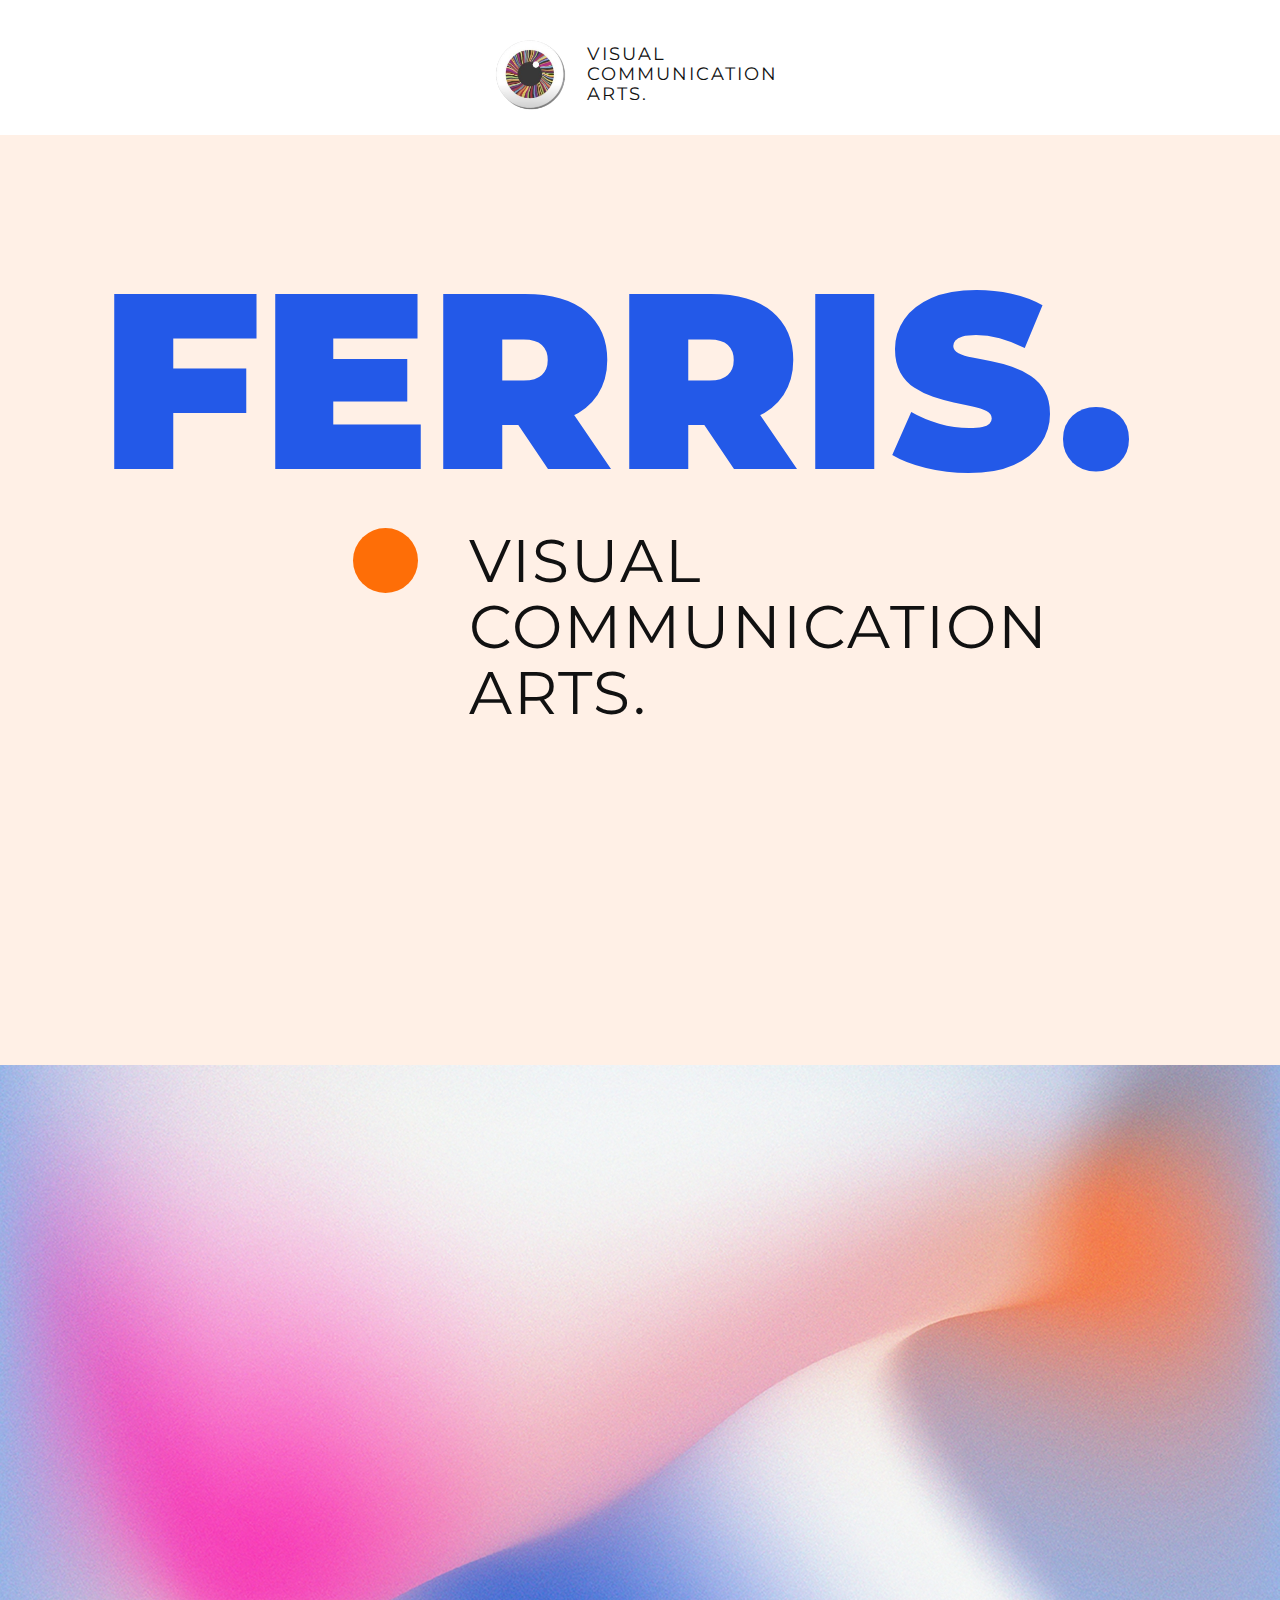
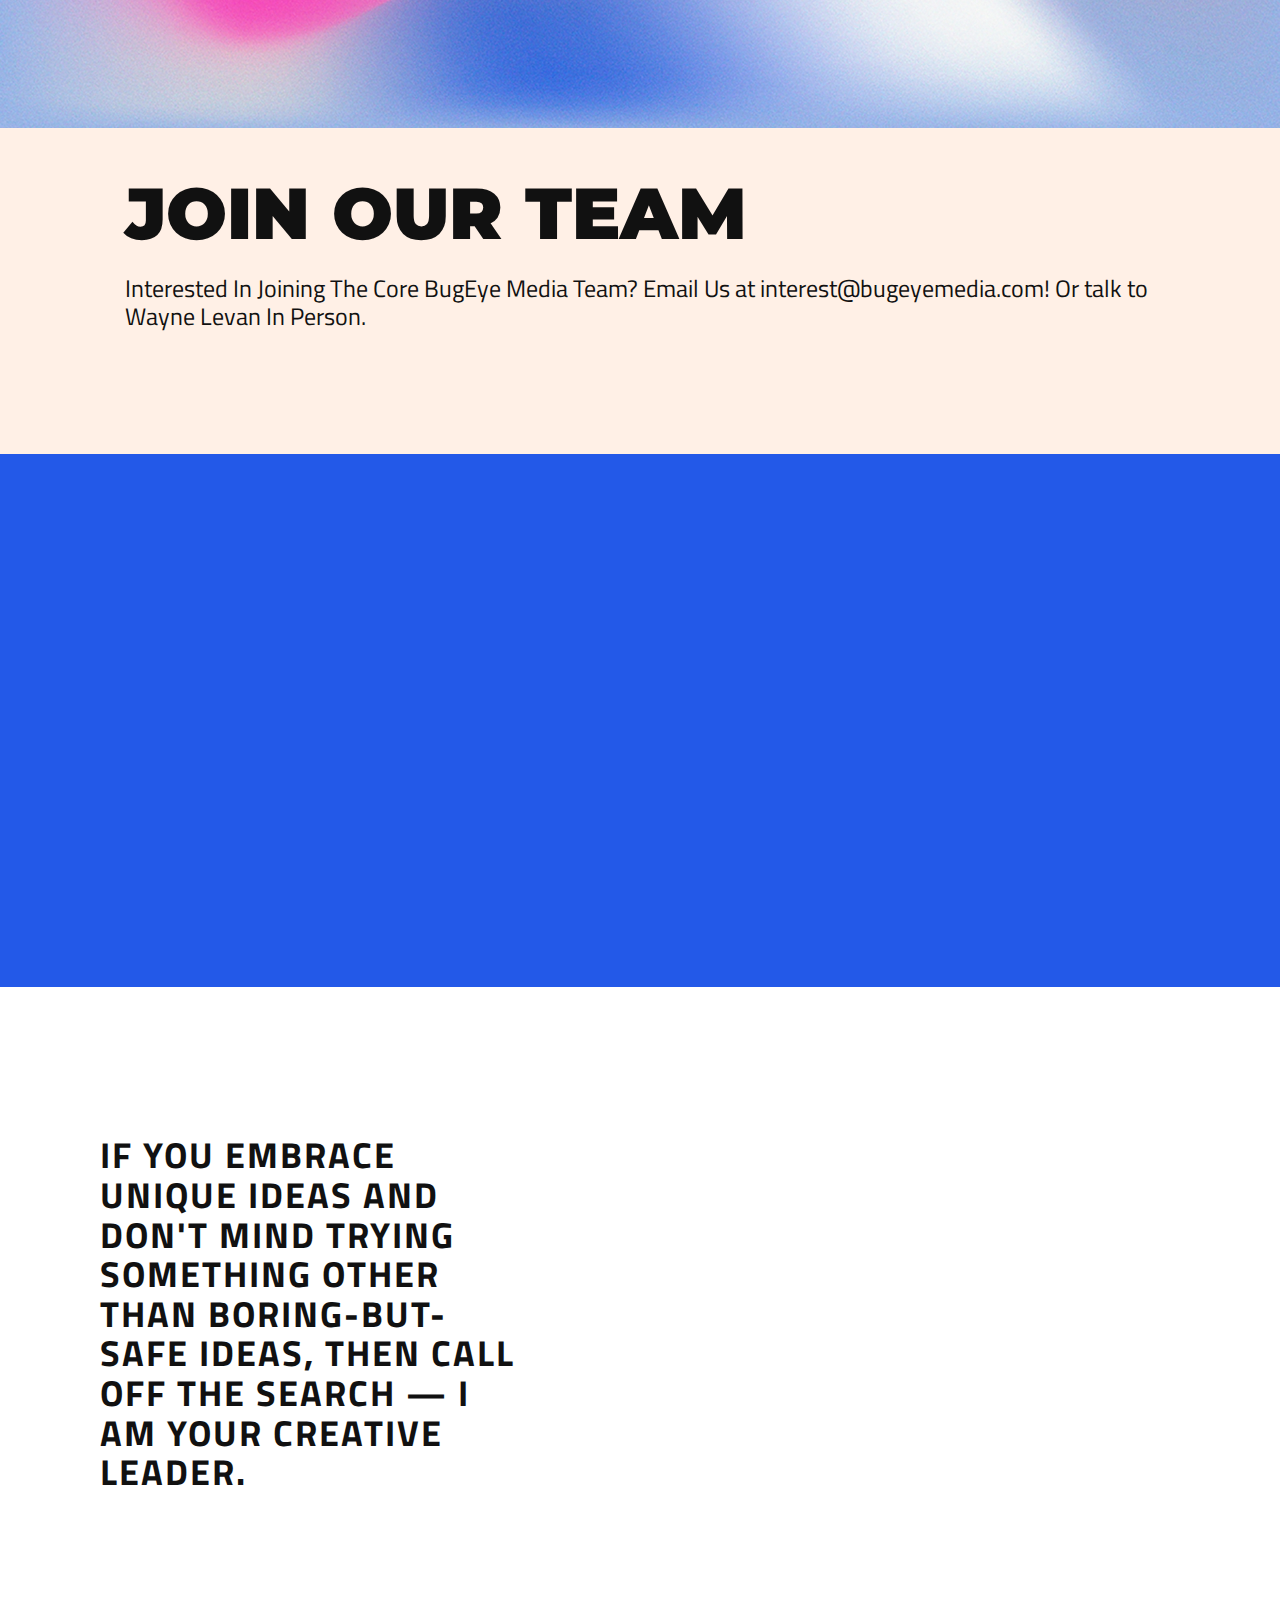
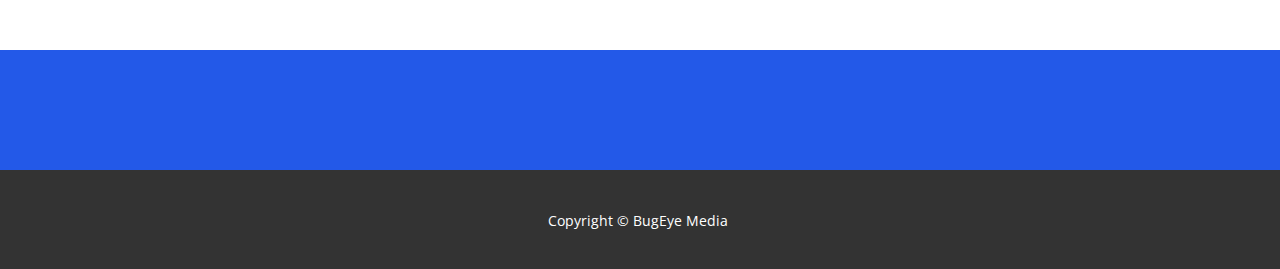
==== commit bc8538ff: "Update index.html" ====
--- a/av/index.html
+++ b/av/index.html
@@ -107,7 +107,7 @@
     
     
     <footer class="u-align-center u-clearfix u-footer u-palette-1-base u-footer" id="sec-2eda"><div class="u-clearfix u-sheet u-sheet-1">
-        <p class="u-small-text u-text u-text-variant u-text-1">Sample text. Click to select the Text Element.</p>
+
       </div></footer>
     <section class="u-backlink u-clearfix u-grey-80">
       <p class="u-text">
